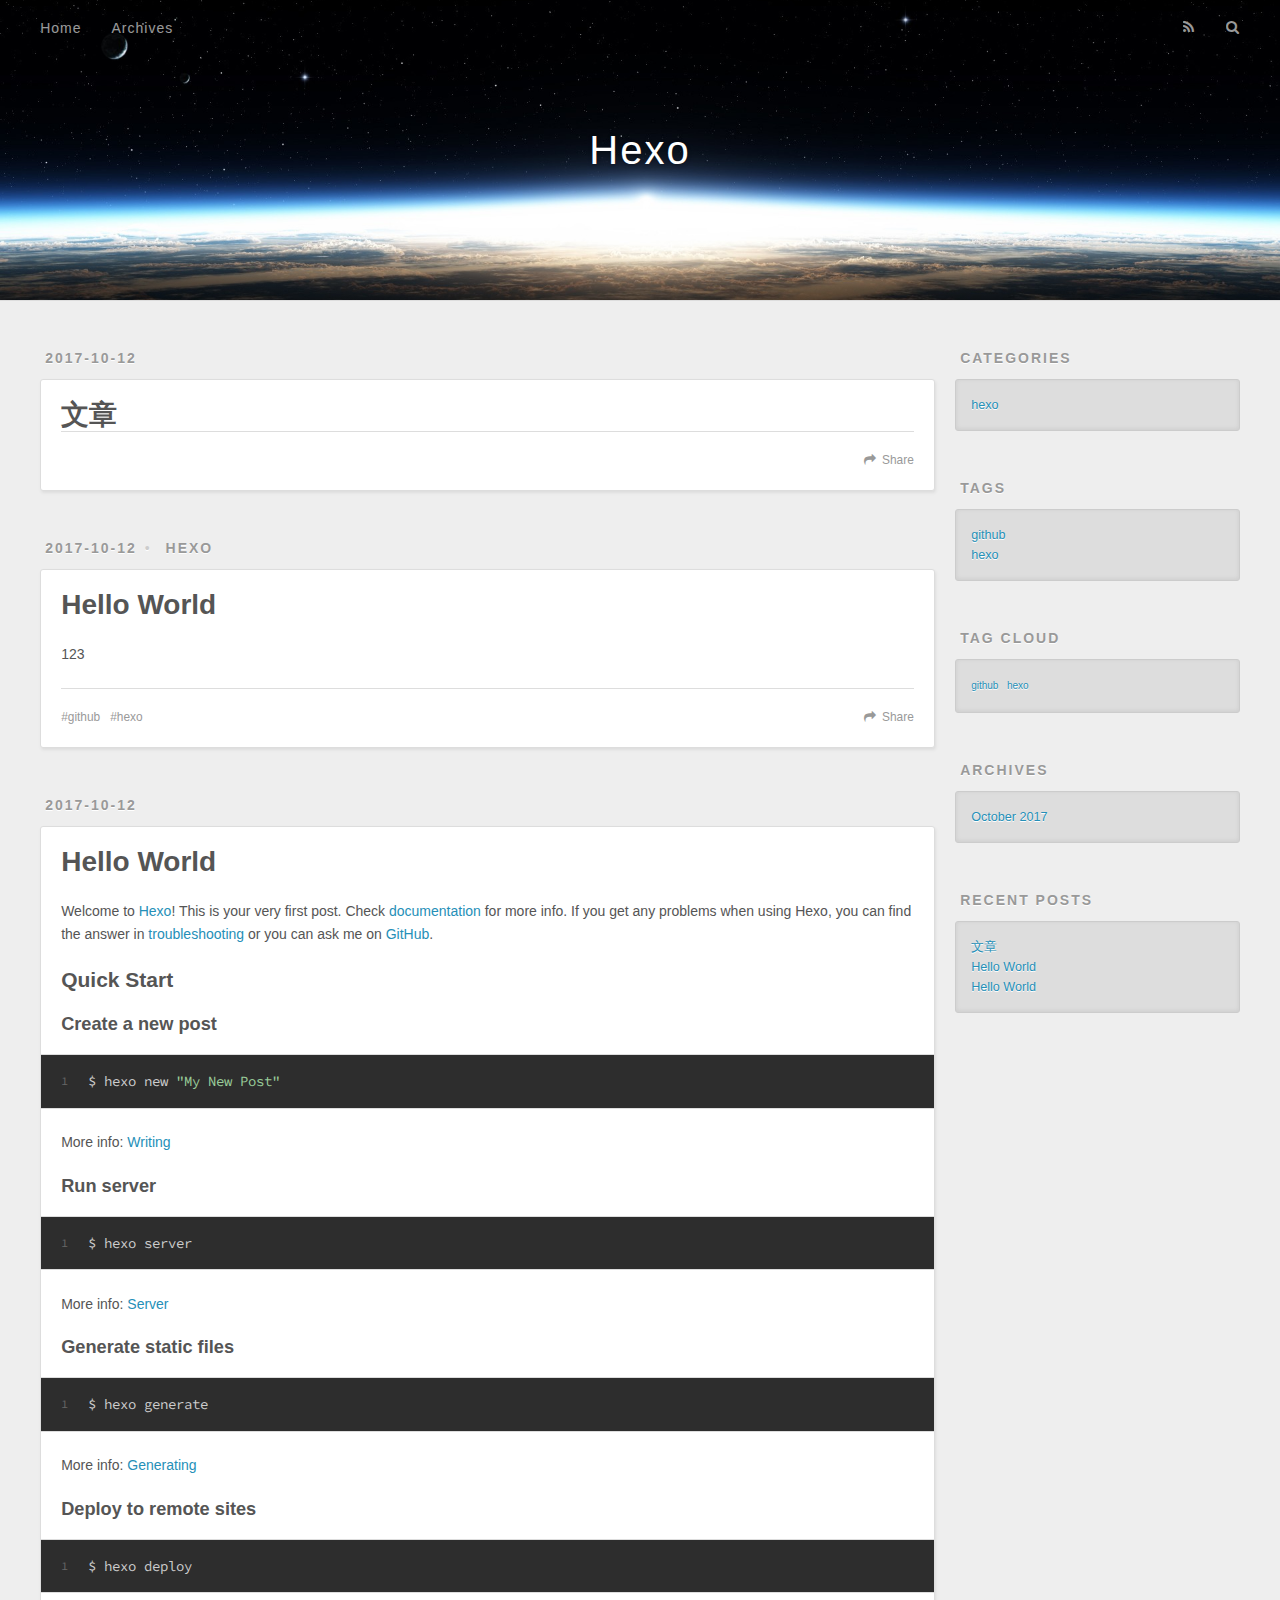
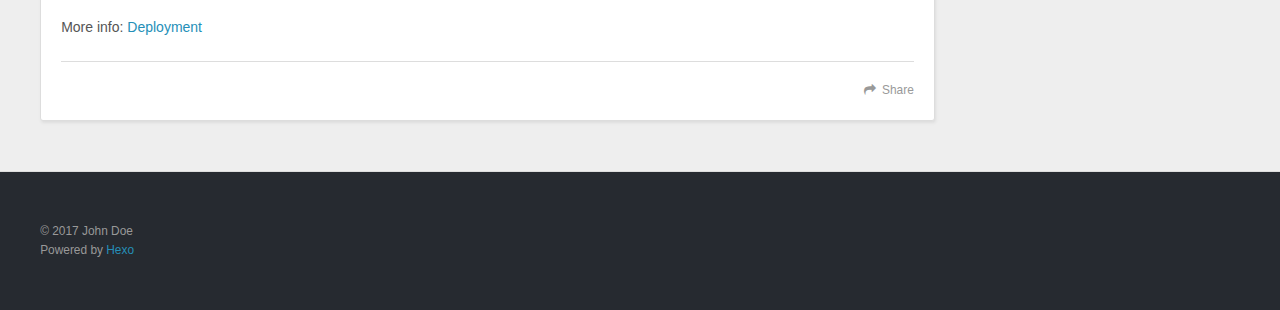
==== index.html @ 13b8174f "Site updated: 2017-10-12 13:35:20" ====
<!DOCTYPE html>
<html>
<head>
  <meta charset="utf-8">
  
  <title>Hexo</title>
  <meta name="viewport" content="width=device-width, initial-scale=1, maximum-scale=1">
  <meta property="og:type" content="website">
<meta property="og:title" content="Hexo">
<meta property="og:url" content="http://yoursite.com/index.html">
<meta property="og:site_name" content="Hexo">
<meta name="twitter:card" content="summary">
<meta name="twitter:title" content="Hexo">
  
    <link rel="alternate" href="/atom.xml" title="Hexo" type="application/atom+xml">
  
  
    <link rel="icon" href="/favicon.png">
  
  
    <link href="//fonts.googleapis.com/css?family=Source+Code+Pro" rel="stylesheet" type="text/css">
  
  <link rel="stylesheet" href="/css/style.css">
  

</head>

<body>
  <div id="container">
    <div id="wrap">
      <header id="header">
  <div id="banner"></div>
  <div id="header-outer" class="outer">
    <div id="header-title" class="inner">
      <h1 id="logo-wrap">
        <a href="/" id="logo">Hexo</a>
      </h1>
      
    </div>
    <div id="header-inner" class="inner">
      <nav id="main-nav">
        <a id="main-nav-toggle" class="nav-icon"></a>
        
          <a class="main-nav-link" href="/">Home</a>
        
          <a class="main-nav-link" href="/archives">Archives</a>
        
      </nav>
      <nav id="sub-nav">
        
          <a id="nav-rss-link" class="nav-icon" href="/atom.xml" title="RSS Feed"></a>
        
        <a id="nav-search-btn" class="nav-icon" title="Search"></a>
      </nav>
      <div id="search-form-wrap">
        <form action="//google.com/search" method="get" accept-charset="UTF-8" class="search-form"><input type="search" name="q" class="search-form-input" placeholder="Search"><button type="submit" class="search-form-submit">&#xF002;</button><input type="hidden" name="sitesearch" value="http://yoursite.com"></form>
      </div>
    </div>
  </div>
</header>
      <div class="outer">
        <section id="main">
  
    <article id="post-文章" class="article article-type-post" itemscope itemprop="blogPost">
  <div class="article-meta">
    <a href="/2017/10/12/文章/" class="article-date">
  <time datetime="2017-10-12T05:16:33.000Z" itemprop="datePublished">2017-10-12</time>
</a>
    
  </div>
  <div class="article-inner">
    
    
      <header class="article-header">
        
  
    <h1 itemprop="name">
      <a class="article-title" href="/2017/10/12/文章/">文章</a>
    </h1>
  

      </header>
    
    <div class="article-entry" itemprop="articleBody">
      
        
      
    </div>
    <footer class="article-footer">
      <a data-url="http://yoursite.com/2017/10/12/文章/" data-id="cj8o0ov630001zkfm4v064c18" class="article-share-link">Share</a>
      
      
    </footer>
  </div>
  
</article>


  
    <article id="post-标题" class="article article-type-post" itemscope itemprop="blogPost">
  <div class="article-meta">
    <a href="/2017/10/12/标题/" class="article-date">
  <time datetime="2017-10-12T05:16:15.000Z" itemprop="datePublished">2017-10-12</time>
</a>
    
  <div class="article-category">
    <a class="article-category-link" href="/categories/hexo/">hexo</a>
  </div>

  </div>
  <div class="article-inner">
    
    
      <header class="article-header">
        
  
    <h1 itemprop="name">
      <a class="article-title" href="/2017/10/12/标题/">Hello World</a>
    </h1>
  

      </header>
    
    <div class="article-entry" itemprop="articleBody">
      
        <p>123</p>

      
    </div>
    <footer class="article-footer">
      <a data-url="http://yoursite.com/2017/10/12/标题/" data-id="cj8o0ov670002zkfmnyth8pgy" class="article-share-link">Share</a>
      
      
  <ul class="article-tag-list"><li class="article-tag-list-item"><a class="article-tag-list-link" href="/tags/github/">github</a></li><li class="article-tag-list-item"><a class="article-tag-list-link" href="/tags/hexo/">hexo</a></li></ul>

    </footer>
  </div>
  
</article>


  
    <article id="post-hello-world" class="article article-type-post" itemscope itemprop="blogPost">
  <div class="article-meta">
    <a href="/2017/10/12/hello-world/" class="article-date">
  <time datetime="2017-10-12T03:20:34.667Z" itemprop="datePublished">2017-10-12</time>
</a>
    
  </div>
  <div class="article-inner">
    
    
      <header class="article-header">
        
  
    <h1 itemprop="name">
      <a class="article-title" href="/2017/10/12/hello-world/">Hello World</a>
    </h1>
  

      </header>
    
    <div class="article-entry" itemprop="articleBody">
      
        <p>Welcome to <a href="https://hexo.io/" target="_blank" rel="external">Hexo</a>! This is your very first post. Check <a href="https://hexo.io/docs/" target="_blank" rel="external">documentation</a> for more info. If you get any problems when using Hexo, you can find the answer in <a href="https://hexo.io/docs/troubleshooting.html" target="_blank" rel="external">troubleshooting</a> or you can ask me on <a href="https://github.com/hexojs/hexo/issues" target="_blank" rel="external">GitHub</a>.</p>
<h2 id="Quick-Start"><a href="#Quick-Start" class="headerlink" title="Quick Start"></a>Quick Start</h2><h3 id="Create-a-new-post"><a href="#Create-a-new-post" class="headerlink" title="Create a new post"></a>Create a new post</h3><figure class="highlight bash"><table><tr><td class="gutter"><pre><div class="line">1</div></pre></td><td class="code"><pre><div class="line">$ hexo new <span class="string">"My New Post"</span></div></pre></td></tr></table></figure>
<p>More info: <a href="https://hexo.io/docs/writing.html" target="_blank" rel="external">Writing</a></p>
<h3 id="Run-server"><a href="#Run-server" class="headerlink" title="Run server"></a>Run server</h3><figure class="highlight bash"><table><tr><td class="gutter"><pre><div class="line">1</div></pre></td><td class="code"><pre><div class="line">$ hexo server</div></pre></td></tr></table></figure>
<p>More info: <a href="https://hexo.io/docs/server.html" target="_blank" rel="external">Server</a></p>
<h3 id="Generate-static-files"><a href="#Generate-static-files" class="headerlink" title="Generate static files"></a>Generate static files</h3><figure class="highlight bash"><table><tr><td class="gutter"><pre><div class="line">1</div></pre></td><td class="code"><pre><div class="line">$ hexo generate</div></pre></td></tr></table></figure>
<p>More info: <a href="https://hexo.io/docs/generating.html" target="_blank" rel="external">Generating</a></p>
<h3 id="Deploy-to-remote-sites"><a href="#Deploy-to-remote-sites" class="headerlink" title="Deploy to remote sites"></a>Deploy to remote sites</h3><figure class="highlight bash"><table><tr><td class="gutter"><pre><div class="line">1</div></pre></td><td class="code"><pre><div class="line">$ hexo deploy</div></pre></td></tr></table></figure>
<p>More info: <a href="https://hexo.io/docs/deployment.html" target="_blank" rel="external">Deployment</a></p>

      
    </div>
    <footer class="article-footer">
      <a data-url="http://yoursite.com/2017/10/12/hello-world/" data-id="cj8o0ov5x0000zkfmhhoouiuy" class="article-share-link">Share</a>
      
      
    </footer>
  </div>
  
</article>


  

</section>
        
          <aside id="sidebar">
  
    
  <div class="widget-wrap">
    <h3 class="widget-title">Categories</h3>
    <div class="widget">
      <ul class="category-list"><li class="category-list-item"><a class="category-list-link" href="/categories/hexo/">hexo</a></li></ul>
    </div>
  </div>


  
    
  <div class="widget-wrap">
    <h3 class="widget-title">Tags</h3>
    <div class="widget">
      <ul class="tag-list"><li class="tag-list-item"><a class="tag-list-link" href="/tags/github/">github</a></li><li class="tag-list-item"><a class="tag-list-link" href="/tags/hexo/">hexo</a></li></ul>
    </div>
  </div>


  
    
  <div class="widget-wrap">
    <h3 class="widget-title">Tag Cloud</h3>
    <div class="widget tagcloud">
      <a href="/tags/github/" style="font-size: 10px;">github</a> <a href="/tags/hexo/" style="font-size: 10px;">hexo</a>
    </div>
  </div>

  
    
  <div class="widget-wrap">
    <h3 class="widget-title">Archives</h3>
    <div class="widget">
      <ul class="archive-list"><li class="archive-list-item"><a class="archive-list-link" href="/archives/2017/10/">October 2017</a></li></ul>
    </div>
  </div>


  
    
  <div class="widget-wrap">
    <h3 class="widget-title">Recent Posts</h3>
    <div class="widget">
      <ul>
        
          <li>
            <a href="/2017/10/12/文章/">文章</a>
          </li>
        
          <li>
            <a href="/2017/10/12/标题/">Hello World</a>
          </li>
        
          <li>
            <a href="/2017/10/12/hello-world/">Hello World</a>
          </li>
        
      </ul>
    </div>
  </div>

  
</aside>
        
      </div>
      <footer id="footer">
  
  <div class="outer">
    <div id="footer-info" class="inner">
      &copy; 2017 John Doe<br>
      Powered by <a href="http://hexo.io/" target="_blank">Hexo</a>
    </div>
  </div>
</footer>
    </div>
    <nav id="mobile-nav">
  
    <a href="/" class="mobile-nav-link">Home</a>
  
    <a href="/archives" class="mobile-nav-link">Archives</a>
  
</nav>
    

<script src="//ajax.googleapis.com/ajax/libs/jquery/2.0.3/jquery.min.js"></script>


  <link rel="stylesheet" href="/fancybox/jquery.fancybox.css">
  <script src="/fancybox/jquery.fancybox.pack.js"></script>


<script src="/js/script.js"></script>

  </div>
</body>
</html>
---- css/style.css ----
body {
  width: 100%;
}
body:before,
body:after {
  content: "";
  display: table;
}
body:after {
  clear: both;
}
html,
body,
div,
span,
applet,
object,
iframe,
h1,
h2,
h3,
h4,
h5,
h6,
p,
blockquote,
pre,
a,
abbr,
acronym,
address,
big,
cite,
code,
del,
dfn,
em,
img,
ins,
kbd,
q,
s,
samp,
small,
strike,
strong,
sub,
sup,
tt,
var,
dl,
dt,
dd,
ol,
ul,
li,
fieldset,
form,
label,
legend,
table,
caption,
tbody,
tfoot,
thead,
tr,
th,
td {
  margin: 0;
  padding: 0;
  border: 0;
  outline: 0;
  font-weight: inherit;
  font-style: inherit;
  font-family: inherit;
  font-size: 100%;
  vertical-align: baseline;
}
body {
  line-height: 1;
  color: #000;
  background: #fff;
}
ol,
ul {
  list-style: none;
}
table {
  border-collapse: separate;
  border-spacing: 0;
  vertical-align: middle;
}
caption,
th,
td {
  text-align: left;
  font-weight: normal;
  vertical-align: middle;
}
a img {
  border: none;
}
input,
button {
  margin: 0;
  padding: 0;
}
input::-moz-focus-inner,
button::-moz-focus-inner {
  border: 0;
  padding: 0;
}
@font-face {
  font-family: FontAwesome;
  font-style: normal;
  font-weight: normal;
  src: url("fonts/fontawesome-webfont.eot?v=#4.0.3");
  src: url("fonts/fontawesome-webfont.eot?#iefix&v=#4.0.3") format("embedded-opentype"), url("fonts/fontawesome-webfont.woff?v=#4.0.3") format("woff"), url("fonts/fontawesome-webfont.ttf?v=#4.0.3") format("truetype"), url("fonts/fontawesome-webfont.svg#fontawesomeregular?v=#4.0.3") format("svg");
}
html,
body,
#container {
  height: 100%;
}
body {
  background: #eee;
  font: 14px "Helvetica Neue", Helvetica, Arial, sans-serif;
  -webkit-text-size-adjust: 100%;
}
.outer {
  max-width: 1220px;
  margin: 0 auto;
  padding: 0 20px;
}
.outer:before,
.outer:after {
  content: "";
  display: table;
}
.outer:after {
  clear: both;
}
.inner {
  display: inline;
  float: left;
  width: 98.33333333333333%;
  margin: 0 0.833333333333333%;
}
.left,
.alignleft {
  float: left;
}
.right,
.alignright {
  float: right;
}
.clear {
  clear: both;
}
#container {
  position: relative;
}
.mobile-nav-on {
  overflow: hidden;
}
#wrap {
  height: 100%;
  width: 100%;
  position: absolute;
  top: 0;
  left: 0;
  -webkit-transition: 0.2s ease-out;
  -moz-transition: 0.2s ease-out;
  -ms-transition: 0.2s ease-out;
  transition: 0.2s ease-out;
  z-index: 1;
  background: #eee;
}
.mobile-nav-on #wrap {
  left: 280px;
}
@media screen and (min-width: 768px) {
  #main {
    display: inline;
    float: left;
    width: 73.33333333333333%;
    margin: 0 0.833333333333333%;
  }
}
.article-date,
.article-category-link,
.archive-year,
.widget-title {
  text-decoration: none;
  text-transform: uppercase;
  letter-spacing: 2px;
  color: #999;
  margin-bottom: 1em;
  margin-left: 5px;
  line-height: 1em;
  text-shadow: 0 1px #fff;
  font-weight: bold;
}
.article-inner,
.archive-article-inner {
  background: #fff;
  -webkit-box-shadow: 1px 2px 3px #ddd;
  box-shadow: 1px 2px 3px #ddd;
  border: 1px solid #ddd;
  border-radius: 3px;
}
.article-entry h1,
.widget h1 {
  font-size: 2em;
}
.article-entry h2,
.widget h2 {
  font-size: 1.5em;
}
.article-entry h3,
.widget h3 {
  font-size: 1.3em;
}
.article-entry h4,
.widget h4 {
  font-size: 1.2em;
}
.article-entry h5,
.widget h5 {
  font-size: 1em;
}
.article-entry h6,
.widget h6 {
  font-size: 1em;
  color: #999;
}
.article-entry hr,
.widget hr {
  border: 1px dashed #ddd;
}
.article-entry strong,
.widget strong {
  font-weight: bold;
}
.article-entry em,
.widget em,
.article-entry cite,
.widget cite {
  font-style: italic;
}
.article-entry sup,
.widget sup,
.article-entry sub,
.widget sub {
  font-size: 0.75em;
  line-height: 0;
  position: relative;
  vertical-align: baseline;
}
.article-entry sup,
.widget sup {
  top: -0.5em;
}
.article-entry sub,
.widget sub {
  bottom: -0.2em;
}
.article-entry small,
.widget small {
  font-size: 0.85em;
}
.article-entry acronym,
.widget acronym,
.article-entry abbr,
.widget abbr {
  border-bottom: 1px dotted;
}
.article-entry ul,
.widget ul,
.article-entry ol,
.widget ol,
.article-entry dl,
.widget dl {
  margin: 0 20px;
  line-height: 1.6em;
}
.article-entry ul ul,
.widget ul ul,
.article-entry ol ul,
.widget ol ul,
.article-entry ul ol,
.widget ul ol,
.article-entry ol ol,
.widget ol ol {
  margin-top: 0;
  margin-bottom: 0;
}
.article-entry ul,
.widget ul {
  list-style: disc;
}
.article-entry ol,
.widget ol {
  list-style: decimal;
}
.article-entry dt,
.widget dt {
  font-weight: bold;
}
#header {
  height: 300px;
  position: relative;
  border-bottom: 1px solid #ddd;
}
#header:before,
#header:after {
  content: "";
  position: absolute;
  left: 0;
  right: 0;
  height: 40px;
}
#header:before {
  top: 0;
  background: -webkit-linear-gradient(rgba(0,0,0,0.2), transparent);
  background: -moz-linear-gradient(rgba(0,0,0,0.2), transparent);
  background: -ms-linear-gradient(rgba(0,0,0,0.2), transparent);
  background: linear-gradient(rgba(0,0,0,0.2), transparent);
}
#header:after {
  bottom: 0;
  background: -webkit-linear-gradient(transparent, rgba(0,0,0,0.2));
  background: -moz-linear-gradient(transparent, rgba(0,0,0,0.2));
  background: -ms-linear-gradient(transparent, rgba(0,0,0,0.2));
  background: linear-gradient(transparent, rgba(0,0,0,0.2));
}
#header-outer {
  height: 100%;
  position: relative;
}
#header-inner {
  position: relative;
  overflow: hidden;
}
#banner {
  position: absolute;
  top: 0;
  left: 0;
  width: 100%;
  height: 100%;
  background: url("images/banner.jpg") center #000;
  -webkit-background-size: cover;
  -moz-background-size: cover;
  background-size: cover;
  z-index: -1;
}
#header-title {
  text-align: center;
  height: 40px;
  position: absolute;
  top: 50%;
  left: 0;
  margin-top: -20px;
}
#logo,
#subtitle {
  text-decoration: none;
  color: #fff;
  font-weight: 300;
  text-shadow: 0 1px 4px rgba(0,0,0,0.3);
}
#logo {
  font-size: 40px;
  line-height: 40px;
  letter-spacing: 2px;
}
#subtitle {
  font-size: 16px;
  line-height: 16px;
  letter-spacing: 1px;
}
#subtitle-wrap {
  margin-top: 16px;
}
#main-nav {
  float: left;
  margin-left: -15px;
}
.nav-icon,
.main-nav-link {
  float: left;
  color: #fff;
  opacity: 0.6;
  text-decoration: none;
  text-shadow: 0 1px rgba(0,0,0,0.2);
  -webkit-transition: opacity 0.2s;
  -moz-transition: opacity 0.2s;
  -ms-transition: opacity 0.2s;
  transition: opacity 0.2s;
  display: block;
  padding: 20px 15px;
}
.nav-icon:hover,
.main-nav-link:hover {
  opacity: 1;
}
.nav-icon {
  font-family: FontAwesome;
  text-align: center;
  font-size: 14px;
  width: 14px;
  height: 14px;
  padding: 20px 15px;
  position: relative;
  cursor: pointer;
}
.main-nav-link {
  font-weight: 300;
  letter-spacing: 1px;
}
@media screen and (max-width: 479px) {
  .main-nav-link {
    display: none;
  }
}
#main-nav-toggle {
  display: none;
}
#main-nav-toggle:before {
  content: "\f0c9";
}
@media screen and (max-width: 479px) {
  #main-nav-toggle {
    display: block;
  }
}
#sub-nav {
  float: right;
  margin-right: -15px;
}
#nav-rss-link:before {
  content: "\f09e";
}
#nav-search-btn:before {
  content: "\f002";
}
#search-form-wrap {
  position: absolute;
  top: 15px;
  width: 150px;
  height: 30px;
  right: -150px;
  opacity: 0;
  -webkit-transition: 0.2s ease-out;
  -moz-transition: 0.2s ease-out;
  -ms-transition: 0.2s ease-out;
  transition: 0.2s ease-out;
}
#search-form-wrap.on {
  opacity: 1;
  right: 0;
}
@media screen and (max-width: 479px) {
  #search-form-wrap {
    width: 100%;
    right: -100%;
  }
}
.search-form {
  position: absolute;
  top: 0;
  left: 0;
  right: 0;
  background: #fff;
  padding: 5px 15px;
  border-radius: 15px;
  -webkit-box-shadow: 0 0 10px rgba(0,0,0,0.3);
  box-shadow: 0 0 10px rgba(0,0,0,0.3);
}
.search-form-input {
  border: none;
  background: none;
  color: #555;
  width: 100%;
  font: 13px "Helvetica Neue", Helvetica, Arial, sans-serif;
  outline: none;
}
.search-form-input::-webkit-search-results-decoration,
.search-form-input::-webkit-search-cancel-button {
  -webkit-appearance: none;
}
.search-form-submit {
  position: absolute;
  top: 50%;
  right: 10px;
  margin-top: -7px;
  font: 13px FontAwesome;
  border: none;
  background: none;
  color: #bbb;
  cursor: pointer;
}
.search-form-submit:hover,
.search-form-submit:focus {
  color: #777;
}
.article {
  margin: 50px 0;
}
.article-inner {
  overflow: hidden;
}
.article-meta:before,
.article-meta:after {
  content: "";
  display: table;
}
.article-meta:after {
  clear: both;
}
.article-date {
  float: left;
}
.article-category {
  float: left;
  line-height: 1em;
  color: #ccc;
  text-shadow: 0 1px #fff;
  margin-left: 8px;
}
.article-category:before {
  content: "\2022";
}
.article-category-link {
  margin: 0 12px 1em;
}
.article-header {
  padding: 20px 20px 0;
}
.article-title {
  text-decoration: none;
  font-size: 2em;
  font-weight: bold;
  color: #555;
  line-height: 1.1em;
  -webkit-transition: color 0.2s;
  -moz-transition: color 0.2s;
  -ms-transition: color 0.2s;
  transition: color 0.2s;
}
a.article-title:hover {
  color: #258fb8;
}
.article-entry {
  color: #555;
  padding: 0 20px;
}
.article-entry:before,
.article-entry:after {
  content: "";
  display: table;
}
.article-entry:after {
  clear: both;
}
.article-entry p,
.article-entry table {
  line-height: 1.6em;
  margin: 1.6em 0;
}
.article-entry h1,
.article-entry h2,
.article-entry h3,
.article-entry h4,
.article-entry h5,
.article-entry h6 {
  font-weight: bold;
}
.article-entry h1,
.article-entry h2,
.article-entry h3,
.article-entry h4,
.article-entry h5,
.article-entry h6 {
  line-height: 1.1em;
  margin: 1.1em 0;
}
.article-entry a {
  color: #258fb8;
  text-decoration: none;
}
.article-entry a:hover {
  text-decoration: underline;
}
.article-entry ul,
.article-entry ol,
.article-entry dl {
  margin-top: 1.6em;
  margin-bottom: 1.6em;
}
.article-entry img,
.article-entry video {
  max-width: 100%;
  height: auto;
  display: block;
  margin: auto;
}
.article-entry iframe {
  border: none;
}
.article-entry table {
  width: 100%;
  border-collapse: collapse;
  border-spacing: 0;
}
.article-entry th {
  font-weight: bold;
  border-bottom: 3px solid #ddd;
  padding-bottom: 0.5em;
}
.article-entry td {
  border-bottom: 1px solid #ddd;
  padding: 10px 0;
}
.article-entry blockquote {
  font-family: Georgia, "Times New Roman", serif;
  font-size: 1.4em;
  margin: 1.6em 20px;
  text-align: center;
}
.article-entry blockquote footer {
  font-size: 14px;
  margin: 1.6em 0;
  font-family: "Helvetica Neue", Helvetica, Arial, sans-serif;
}
.article-entry blockquote footer cite:before {
  content: "—";
  padding: 0 0.5em;
}
.article-entry .pullquote {
  text-align: left;
  width: 45%;
  margin: 0;
}
.article-entry .pullquote.left {
  margin-left: 0.5em;
  margin-right: 1em;
}
.article-entry .pullquote.right {
  margin-right: 0.5em;
  margin-left: 1em;
}
.article-entry .caption {
  color: #999;
  display: block;
  font-size: 0.9em;
  margin-top: 0.5em;
  position: relative;
  text-align: center;
}
.article-entry .video-container {
  position: relative;
  padding-top: 56.25%;
  height: 0;
  overflow: hidden;
}
.article-entry .video-container iframe,
.article-entry .video-container object,
.article-entry .video-container embed {
  position: absolute;
  top: 0;
  left: 0;
  width: 100%;
  height: 100%;
  margin-top: 0;
}
.article-more-link a {
  display: inline-block;
  line-height: 1em;
  padding: 6px 15px;
  border-radius: 15px;
  background: #eee;
  color: #999;
  text-shadow: 0 1px #fff;
  text-decoration: none;
}
.article-more-link a:hover {
  background: #258fb8;
  color: #fff;
  text-decoration: none;
  text-shadow: 0 1px #1e7293;
}
.article-footer {
  font-size: 0.85em;
  line-height: 1.6em;
  border-top: 1px solid #ddd;
  padding-top: 1.6em;
  margin: 0 20px 20px;
}
.article-footer:before,
.article-footer:after {
  content: "";
  display: table;
}
.article-footer:after {
  clear: both;
}
.article-footer a {
  color: #999;
  text-decoration: none;
}
.article-footer a:hover {
  color: #555;
}
.article-tag-list-item {
  float: left;
  margin-right: 10px;
}
.article-tag-list-link:before {
  content: "#";
}
.article-comment-link {
  float: right;
}
.article-comment-link:before {
  content: "\f075";
  font-family: FontAwesome;
  padding-right: 8px;
}
.article-share-link {
  cursor: pointer;
  float: right;
  margin-left: 20px;
}
.article-share-link:before {
  content: "\f064";
  font-family: FontAwesome;
  padding-right: 6px;
}
#article-nav {
  position: relative;
}
#article-nav:before,
#article-nav:after {
  content: "";
  display: table;
}
#article-nav:after {
  clear: both;
}
@media screen and (min-width: 768px) {
  #article-nav {
    margin: 50px 0;
  }
  #article-nav:before {
    width: 8px;
    height: 8px;
    position: absolute;
    top: 50%;
    left: 50%;
    margin-top: -4px;
    margin-left: -4px;
    content: "";
    border-radius: 50%;
    background: #ddd;
    -webkit-box-shadow: 0 1px 2px #fff;
    box-shadow: 0 1px 2px #fff;
  }
}
.article-nav-link-wrap {
  text-decoration: none;
  text-shadow: 0 1px #fff;
  color: #999;
  -webkit-box-sizing: border-box;
  -moz-box-sizing: border-box;
  box-sizing: border-box;
  margin-top: 50px;
  text-align: center;
  display: block;
}
.article-nav-link-wrap:hover {
  color: #555;
}
@media screen and (min-width: 768px) {
  .article-nav-link-wrap {
    width: 50%;
    margin-top: 0;
  }
}
@media screen and (min-width: 768px) {
  #article-nav-newer {
    float: left;
    text-align: right;
    padding-right: 20px;
  }
}
@media screen and (min-width: 768px) {
  #article-nav-older {
    float: right;
    text-align: left;
    padding-left: 20px;
  }
}
.article-nav-caption {
  text-transform: uppercase;
  letter-spacing: 2px;
  color: #ddd;
  line-height: 1em;
  font-weight: bold;
}
#article-nav-newer .article-nav-caption {
  margin-right: -2px;
}
.article-nav-title {
  font-size: 0.85em;
  line-height: 1.6em;
  margin-top: 0.5em;
}
.article-share-box {
  position: absolute;
  display: none;
  background: #fff;
  -webkit-box-shadow: 1px 2px 10px rgba(0,0,0,0.2);
  box-shadow: 1px 2px 10px rgba(0,0,0,0.2);
  border-radius: 3px;
  margin-left: -145px;
  overflow: hidden;
  z-index: 1;
}
.article-share-box.on {
  display: block;
}
.article-share-input {
  width: 100%;
  background: none;
  -webkit-box-sizing: border-box;
  -moz-box-sizing: border-box;
  box-sizing: border-box;
  font: 14px "Helvetica Neue", Helvetica, Arial, sans-serif;
  padding: 0 15px;
  color: #555;
  outline: none;
  border: 1px solid #ddd;
  border-radius: 3px 3px 0 0;
  height: 36px;
  line-height: 36px;
}
.article-share-links {
  background: #eee;
}
.article-share-links:before,
.article-share-links:after {
  content: "";
  display: table;
}
.article-share-links:after {
  clear: both;
}
.article-share-twitter,
.article-share-facebook,
.article-share-pinterest,
.article-share-google {
  width: 50px;
  height: 36px;
  display: block;
  float: left;
  position: relative;
  color: #999;
  text-shadow: 0 1px #fff;
}
.article-share-twitter:before,
.article-share-facebook:before,
.article-share-pinterest:before,
.article-share-google:before {
  font-size: 20px;
  font-family: FontAwesome;
  width: 20px;
  height: 20px;
  position: absolute;
  top: 50%;
  left: 50%;
  margin-top: -10px;
  margin-left: -10px;
  text-align: center;
}
.article-share-twitter:hover,
.article-share-facebook:hover,
.article-share-pinterest:hover,
.article-share-google:hover {
  color: #fff;
}
.article-share-twitter:before {
  content: "\f099";
}
.article-share-twitter:hover {
  background: #00aced;
  text-shadow: 0 1px #008abe;
}
.article-share-facebook:before {
  content: "\f09a";
}
.article-share-facebook:hover {
  background: #3b5998;
  text-shadow: 0 1px #2f477a;
}
.article-share-pinterest:before {
  content: "\f0d2";
}
.article-share-pinterest:hover {
  background: #cb2027;
  text-shadow: 0 1px #a21a1f;
}
.article-share-google:before {
  content: "\f0d5";
}
.article-share-google:hover {
  background: #dd4b39;
  text-shadow: 0 1px #be3221;
}
.article-gallery {
  background: #000;
  position: relative;
}
.article-gallery-photos {
  position: relative;
  overflow: hidden;
}
.article-gallery-img {
  display: none;
  max-width: 100%;
}
.article-gallery-img:first-child {
  display: block;
}
.article-gallery-img.loaded {
  position: absolute;
  display: block;
}
.article-gallery-img img {
  display: block;
  max-width: 100%;
  margin: 0 auto;
}
#comments {
  background: #fff;
  -webkit-box-shadow: 1px 2px 3px #ddd;
  box-shadow: 1px 2px 3px #ddd;
  padding: 20px;
  border: 1px solid #ddd;
  border-radius: 3px;
  margin: 50px 0;
}
#comments a {
  color: #258fb8;
}
.archives-wrap {
  margin: 50px 0;
}
.archives:before,
.archives:after {
  content: "";
  display: table;
}
.archives:after {
  clear: both;
}
.archive-year-wrap {
  margin-bottom: 1em;
}
.archives {
  -webkit-column-gap: 10px;
  -moz-column-gap: 10px;
  column-gap: 10px;
}
@media screen and (min-width: 480px) and (max-width: 767px) {
  .archives {
    -webkit-column-count: 2;
    -moz-column-count: 2;
    column-count: 2;
  }
}
@media screen and (min-width: 768px) {
  .archives {
    -webkit-column-count: 3;
    -moz-column-count: 3;
    column-count: 3;
  }
}
.archive-article {
  -webkit-column-break-inside: avoid;
  page-break-inside: avoid;
  overflow: hidden;
  break-inside: avoid-column;
}
.archive-article-inner {
  padding: 10px;
  margin-bottom: 15px;
}
.archive-article-title {
  text-decoration: none;
  font-weight: bold;
  color: #555;
  -webkit-transition: color 0.2s;
  -moz-transition: color 0.2s;
  -ms-transition: color 0.2s;
  transition: color 0.2s;
  line-height: 1.6em;
}
.archive-article-title:hover {
  color: #258fb8;
}
.archive-article-footer {
  margin-top: 1em;
}
.archive-article-date {
  color: #999;
  text-decoration: none;
  font-size: 0.85em;
  line-height: 1em;
  margin-bottom: 0.5em;
  display: block;
}
#page-nav {
  margin: 50px auto;
  background: #fff;
  -webkit-box-shadow: 1px 2px 3px #ddd;
  box-shadow: 1px 2px 3px #ddd;
  border: 1px solid #ddd;
  border-radius: 3px;
  text-align: center;
  color: #999;
  overflow: hidden;
}
#page-nav:before,
#page-nav:after {
  content: "";
  display: table;
}
#page-nav:after {
  clear: both;
}
#page-nav a,
#page-nav span {
  padding: 10px 20px;
  line-height: 1;
  height: 2ex;
}
#page-nav a {
  color: #999;
  text-decoration: none;
}
#page-nav a:hover {
  background: #999;
  color: #fff;
}
#page-nav .prev {
  float: left;
}
#page-nav .next {
  float: right;
}
#page-nav .page-number {
  display: inline-block;
}
@media screen and (max-width: 479px) {
  #page-nav .page-number {
    display: none;
  }
}
#page-nav .current {
  color: #555;
  font-weight: bold;
}
#page-nav .space {
  color: #ddd;
}
#footer {
  background: #262a30;
  padding: 50px 0;
  border-top: 1px solid #ddd;
  color: #999;
}
#footer a {
  color: #258fb8;
  text-decoration: none;
}
#footer a:hover {
  text-decoration: underline;
}
#footer-info {
  line-height: 1.6em;
  font-size: 0.85em;
}
.article-entry pre,
.article-entry .highlight {
  background: #2d2d2d;
  margin: 0 -20px;
  padding: 15px 20px;
  border-style: solid;
  border-color: #ddd;
  border-width: 1px 0;
  overflow: auto;
  color: #ccc;
  line-height: 22.400000000000002px;
}
.article-entry .highlight .gutter pre,
.article-entry .gist .gist-file .gist-data .line-numbers {
  color: #666;
  font-size: 0.85em;
}
.article-entry pre,
.article-entry code {
  font-family: "Source Code Pro", Consolas, Monaco, Menlo, Consolas, monospace;
}
.article-entry code {
  background: #eee;
  text-shadow: 0 1px #fff;
  padding: 0 0.3em;
}
.article-entry pre code {
  background: none;
  text-shadow: none;
  padding: 0;
}
.article-entry .highlight pre {
  border: none;
  margin: 0;
  padding: 0;
}
.article-entry .highlight table {
  margin: 0;
  width: auto;
}
.article-entry .highlight td {
  border: none;
  padding: 0;
}
.article-entry .highlight figcaption {
  font-size: 0.85em;
  color: #999;
  line-height: 1em;
  margin-bottom: 1em;
}
.article-entry .highlight figcaption:before,
.article-entry .highlight figcaption:after {
  content: "";
  display: table;
}
.article-entry .highlight figcaption:after {
  clear: both;
}
.article-entry .highlight figcaption a {
  float: right;
}
.article-entry .highlight .gutter pre {
  text-align: right;
  padding-right: 20px;
}
.article-entry .highlight .line {
  height: 22.400000000000002px;
}
.article-entry .highlight .line.marked {
  background: #515151;
}
.article-entry .gist {
  margin: 0 -20px;
  border-style: solid;
  border-color: #ddd;
  border-width: 1px 0;
  background: #2d2d2d;
  padding: 15px 20px 15px 0;
}
.article-entry .gist .gist-file {
  border: none;
  font-family: "Source Code Pro", Consolas, Monaco, Menlo, Consolas, monospace;
  margin: 0;
}
.article-entry .gist .gist-file .gist-data {
  background: none;
  border: none;
}
.article-entry .gist .gist-file .gist-data .line-numbers {
  background: none;
  border: none;
  padding: 0 20px 0 0;
}
.article-entry .gist .gist-file .gist-data .line-data {
  padding: 0 !important;
}
.article-entry .gist .gist-file .highlight {
  margin: 0;
  padding: 0;
  border: none;
}
.article-entry .gist .gist-file .gist-meta {
  background: #2d2d2d;
  color: #999;
  font: 0.85em "Helvetica Neue", Helvetica, Arial, sans-serif;
  text-shadow: 0 0;
  padding: 0;
  margin-top: 1em;
  margin-left: 20px;
}
.article-entry .gist .gist-file .gist-meta a {
  color: #258fb8;
  font-weight: normal;
}
.article-entry .gist .gist-file .gist-meta a:hover {
  text-decoration: underline;
}
pre .comment,
pre .title {
  color: #999;
}
pre .variable,
pre .attribute,
pre .tag,
pre .regexp,
pre .ruby .constant,
pre .xml .tag .title,
pre .xml .pi,
pre .xml .doctype,
pre .html .doctype,
pre .css .id,
pre .css .class,
pre .css .pseudo {
  color: #f2777a;
}
pre .number,
pre .preprocessor,
pre .built_in,
pre .literal,
pre .params,
pre .constant {
  color: #f99157;
}
pre .class,
pre .ruby .class .title,
pre .css .rules .attribute {
  color: #9c9;
}
pre .string,
pre .value,
pre .inheritance,
pre .header,
pre .ruby .symbol,
pre .xml .cdata {
  color: #9c9;
}
pre .css .hexcolor {
  color: #6cc;
}
pre .function,
pre .python .decorator,
pre .python .title,
pre .ruby .function .title,
pre .ruby .title .keyword,
pre .perl .sub,
pre .javascript .title,
pre .coffeescript .title {
  color: #69c;
}
pre .keyword,
pre .javascript .function {
  color: #c9c;
}
@media screen and (max-width: 479px) {
  #mobile-nav {
    position: absolute;
    top: 0;
    left: 0;
    width: 280px;
    height: 100%;
    background: #191919;
    border-right: 1px solid #fff;
  }
}
@media screen and (max-width: 479px) {
  .mobile-nav-link {
    display: block;
    color: #999;
    text-decoration: none;
    padding: 15px 20px;
    font-weight: bold;
  }
  .mobile-nav-link:hover {
    color: #fff;
  }
}
@media screen and (min-width: 768px) {
  #sidebar {
    display: inline;
    float: left;
    width: 23.333333333333332%;
    margin: 0 0.833333333333333%;
  }
}
.widget-wrap {
  margin: 50px 0;
}
.widget {
  color: #777;
  text-shadow: 0 1px #fff;
  background: #ddd;
  -webkit-box-shadow: 0 -1px 4px #ccc inset;
  box-shadow: 0 -1px 4px #ccc inset;
  border: 1px solid #ccc;
  padding: 15px;
  border-radius: 3px;
}
.widget a {
  color: #258fb8;
  text-decoration: none;
}
.widget a:hover {
  text-decoration: underline;
}
.widget ul ul,
.widget ol ul,
.widget dl ul,
.widget ul ol,
.widget ol ol,
.widget dl ol,
.widget ul dl,
.widget ol dl,
.widget dl dl {
  margin-left: 15px;
  list-style: disc;
}
.widget {
  line-height: 1.6em;
  word-wrap: break-word;
  font-size: 0.9em;
}
.widget ul,
.widget ol {
  list-style: none;
  margin: 0;
}
.widget ul ul,
.widget ol ul,
.widget ul ol,
.widget ol ol {
  margin: 0 20px;
}
.widget ul ul,
.widget ol ul {
  list-style: disc;
}
.widget ul ol,
.widget ol ol {
  list-style: decimal;
}
.category-list-count,
.tag-list-count,
.archive-list-count {
  padding-left: 5px;
  color: #999;
  font-size: 0.85em;
}
.category-list-count:before,
.tag-list-count:before,
.archive-list-count:before {
  content: "(";
}
.category-list-count:after,
.tag-list-count:after,
.archive-list-count:after {
  content: ")";
}
.tagcloud a {
  margin-right: 5px;
  display: inline-block;
}
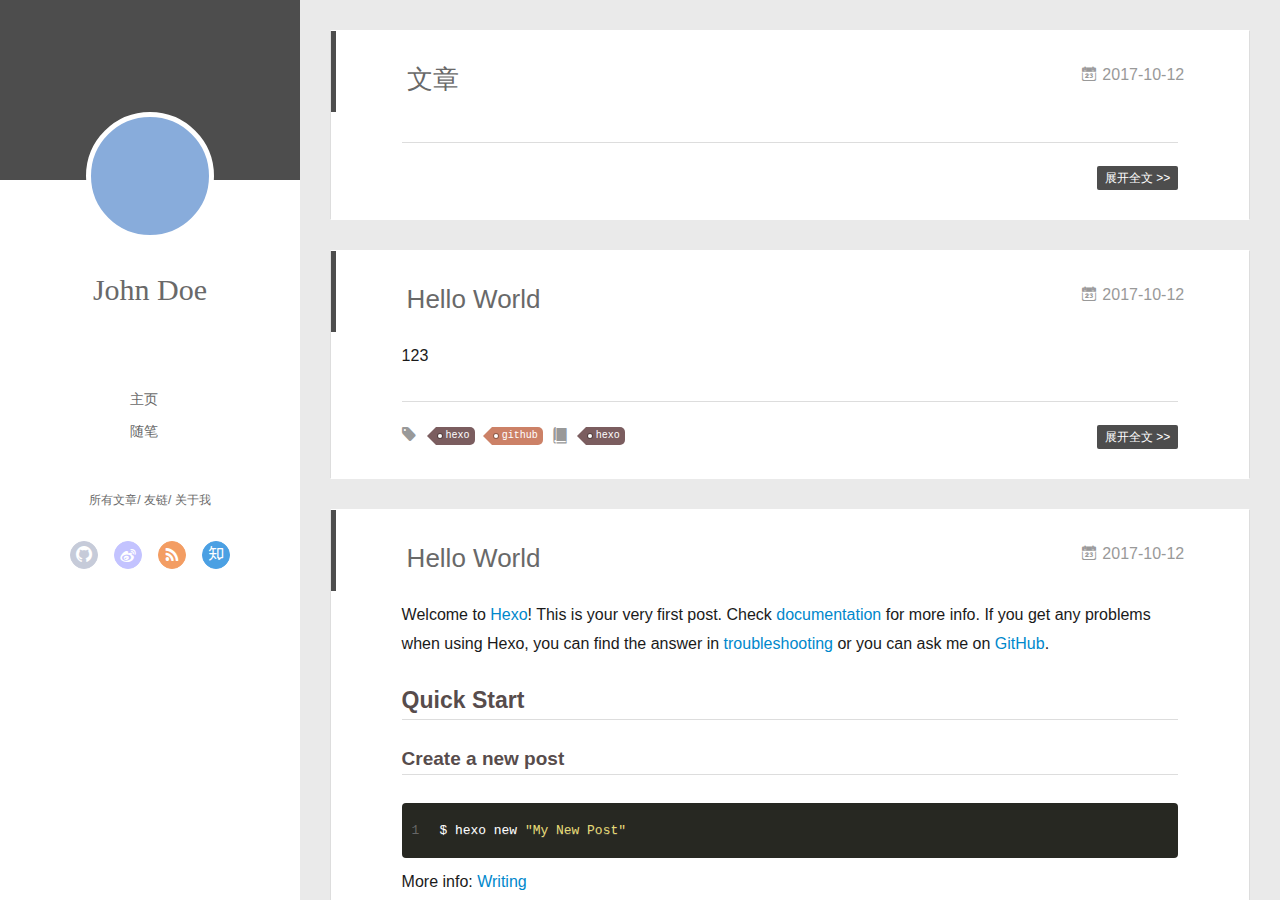
==== commit 972214c6: "Site updated: 2017-10-12 14:47:28" ====
--- a/index.html
+++ b/index.html
@@ -3,6 +3,9 @@
 <head>
   <meta charset="utf-8">
   
+  <meta name="renderer" content="webkit">
+  <meta http-equiv="X-UA-Compatible" content="IE=edge" >
+  <link rel="dns-prefetch" href="http://yoursite.com">
   <title>Hexo</title>
   <meta name="viewport" content="width=device-width, initial-scale=1, maximum-scale=1">
   <meta property="og:type" content="website">
@@ -12,64 +15,144 @@
 <meta name="twitter:card" content="summary">
 <meta name="twitter:title" content="Hexo">
   
-    <link rel="alternate" href="/atom.xml" title="Hexo" type="application/atom+xml">
+    <link rel="alternative" href="/atom.xml" title="Hexo" type="application/atom+xml">
   
   
     <link rel="icon" href="/favicon.png">
   
-  
-    <link href="//fonts.googleapis.com/css?family=Source+Code+Pro" rel="stylesheet" type="text/css">
-  
-  <link rel="stylesheet" href="/css/style.css">
+  <link rel="stylesheet" type="text/css" href="/./main.507b3a.css">
+  <style type="text/css">
+  
+    #container.show {
+      background: linear-gradient(200deg,#a0cfe4,#e8c37e);
+    }
+  </style>
+  
+
   
 
 </head>
 
 <body>
-  <div id="container">
-    <div id="wrap">
-      <header id="header">
-  <div id="banner"></div>
-  <div id="header-outer" class="outer">
-    <div id="header-title" class="inner">
-      <h1 id="logo-wrap">
-        <a href="/" id="logo">Hexo</a>
-      </h1>
-      
-    </div>
-    <div id="header-inner" class="inner">
-      <nav id="main-nav">
-        <a id="main-nav-toggle" class="nav-icon"></a>
-        
-          <a class="main-nav-link" href="/">Home</a>
-        
-          <a class="main-nav-link" href="/archives">Archives</a>
-        
-      </nav>
-      <nav id="sub-nav">
-        
-          <a id="nav-rss-link" class="nav-icon" href="/atom.xml" title="RSS Feed"></a>
-        
-        <a id="nav-search-btn" class="nav-icon" title="Search"></a>
-      </nav>
-      <div id="search-form-wrap">
-        <form action="//google.com/search" method="get" accept-charset="UTF-8" class="search-form"><input type="search" name="q" class="search-form-input" placeholder="Search"><button type="submit" class="search-form-submit">&#xF002;</button><input type="hidden" name="sitesearch" value="http://yoursite.com"></form>
-      </div>
-    </div>
-  </div>
-</header>
-      <div class="outer">
-        <section id="main">
-  
-    <article id="post-文章" class="article article-type-post" itemscope itemprop="blogPost">
-  <div class="article-meta">
-    <a href="/2017/10/12/文章/" class="article-date">
-  <time datetime="2017-10-12T05:16:33.000Z" itemprop="datePublished">2017-10-12</time>
-</a>
-    
-  </div>
+  <div id="container" q-class="show:isCtnShow">
+    <canvas id="anm-canvas" class="anm-canvas"></canvas>
+    <div class="left-col" q-class="show:isShow">
+      
+<div class="overlay" style="background: #4d4d4d"></div>
+<div class="intrude-less">
+	<header id="header" class="inner">
+		<a href="" class="profilepic">
+			<img src="" class="js-avatar">
+		</a>
+		<hgroup>
+		  <h1 class="header-author"><a href="">John Doe</a></h1>
+		</hgroup>
+		
+
+		<nav class="header-menu">
+			<ul>
+			
+				<li><a href="/">主页</a></li>
+	        
+				<li><a href="/tags/随笔/">随笔</a></li>
+	        
+			</ul>
+		</nav>
+		<nav class="header-smart-menu">
+    		
+    			
+    			<a q-on="click: openSlider(e, 'innerArchive')" href="javascript:void(0)">所有文章</a>
+    			
+            
+    			
+    			<a q-on="click: openSlider(e, 'friends')" href="javascript:void(0)">友链</a>
+    			
+            
+    			
+    			<a q-on="click: openSlider(e, 'aboutme')" href="javascript:void(0)">关于我</a>
+    			
+            
+		</nav>
+		<nav class="header-nav">
+			<div class="social">
+				
+					<a class="github" target="_blank" href="#" title="github"><i class="icon-github"></i></a>
+		        
+					<a class="weibo" target="_blank" href="#" title="weibo"><i class="icon-weibo"></i></a>
+		        
+					<a class="rss" target="_blank" href="#" title="rss"><i class="icon-rss"></i></a>
+		        
+					<a class="zhihu" target="_blank" href="#" title="zhihu"><i class="icon-zhihu"></i></a>
+		        
+			</div>
+		</nav>
+	</header>		
+</div>
+
+    </div>
+    <div class="mid-col" q-class="show:isShow,hide:isShow|isFalse">
+      
+<nav id="mobile-nav">
+  	<div class="overlay js-overlay" style="background: #4d4d4d"></div>
+	<div class="btnctn js-mobile-btnctn">
+  		<div class="slider-trigger list" q-on="click: openSlider(e)"><i class="icon icon-sort"></i></div>
+	</div>
+	<div class="intrude-less">
+		<header id="header" class="inner">
+			<div class="profilepic">
+				<img src="" class="js-avatar">
+			</div>
+			<hgroup>
+			  <h1 class="header-author js-header-author">John Doe</h1>
+			</hgroup>
+			
+			
+			
+				
+			
+				
+			
+			
+			
+			<nav class="header-nav">
+				<div class="social">
+					
+						<a class="github" target="_blank" href="#" title="github"><i class="icon-github"></i></a>
+			        
+						<a class="weibo" target="_blank" href="#" title="weibo"><i class="icon-weibo"></i></a>
+			        
+						<a class="rss" target="_blank" href="#" title="rss"><i class="icon-rss"></i></a>
+			        
+						<a class="zhihu" target="_blank" href="#" title="zhihu"><i class="icon-zhihu"></i></a>
+			        
+				</div>
+			</nav>
+
+			<nav class="header-menu js-header-menu">
+				<ul style="width: 50%">
+				
+				
+					<li style="width: 50%"><a href="/">主页</a></li>
+		        
+					<li style="width: 50%"><a href="/tags/随笔/">随笔</a></li>
+		        
+				</ul>
+			</nav>
+		</header>				
+	</div>
+	<div class="mobile-mask" style="display:none" q-show="isShow"></div>
+</nav>
+
+      <div id="wrapper" class="body-wrap">
+        <div class="menu-l">
+          <div class="canvas-wrap">
+            <canvas data-colors="#eaeaea" data-sectionHeight="100" data-contentId="js-content" id="myCanvas1" class="anm-canvas"></canvas>
+          </div>
+          <div id="js-content" class="content-ll">
+            
+  
+    <article id="post-文章" class="article article-type-post  article-index" itemscope itemprop="blogPost">
   <div class="article-inner">
-    
     
       <header class="article-header">
         
@@ -79,37 +162,59 @@
     </h1>
   
 
+        
+        <a href="/2017/10/12/文章/" class="archive-article-date">
+  	<time datetime="2017-10-12T05:16:33.000Z" itemprop="datePublished"><i class="icon-calendar icon"></i>2017-10-12</time>
+</a>
+        
       </header>
     
     <div class="article-entry" itemprop="articleBody">
       
         
       
-    </div>
-    <footer class="article-footer">
-      <a data-url="http://yoursite.com/2017/10/12/文章/" data-id="cj8o0ov630001zkfm4v064c18" class="article-share-link">Share</a>
-      
-      
-    </footer>
+
+      
+    </div>
+    <div class="article-info article-info-index">
+      
+      
+      
+
+      
+        <p class="article-more-link">
+          <a class="article-more-a" href="/2017/10/12/文章/">展开全文 >></a>
+        </p>
+      
+
+      
+      <div class="clearfix"></div>
+    </div>
   </div>
-  
 </article>
 
-
-  
-    <article id="post-标题" class="article article-type-post" itemscope itemprop="blogPost">
-  <div class="article-meta">
-    <a href="/2017/10/12/标题/" class="article-date">
-  <time datetime="2017-10-12T05:16:15.000Z" itemprop="datePublished">2017-10-12</time>
-</a>
-    
-  <div class="article-category">
-    <a class="article-category-link" href="/categories/hexo/">hexo</a>
-  </div>
-
-  </div>
+<aside class="wrap-side-operation">
+    <div class="mod-side-operation">
+        
+        <div class="jump-container" id="js-jump-container" style="display:none;">
+            <a href="javascript:void(0)" class="mod-side-operation__jump-to-top">
+                <i class="icon-font icon-back"></i>
+            </a>
+            <div id="js-jump-plan-container" class="jump-plan-container" style="top: -11px;">
+                <i class="icon-font icon-plane jump-plane"></i>
+            </div>
+        </div>
+        
+        
+    </div>
+</aside>
+
+
+
+
+  
+    <article id="post-标题" class="article article-type-post  article-index" itemscope itemprop="blogPost">
   <div class="article-inner">
-    
     
       <header class="article-header">
         
@@ -119,6 +224,11 @@
     </h1>
   
 
+        
+        <a href="/2017/10/12/标题/" class="archive-article-date">
+  	<time datetime="2017-10-12T05:16:15.000Z" itemprop="datePublished"><i class="icon-calendar icon"></i>2017-10-12</time>
+</a>
+        
       </header>
     
     <div class="article-entry" itemprop="articleBody">
@@ -126,29 +236,74 @@
         <p>123</p>
 
       
-    </div>
-    <footer class="article-footer">
-      <a data-url="http://yoursite.com/2017/10/12/标题/" data-id="cj8o0ov670002zkfmnyth8pgy" class="article-share-link">Share</a>
-      
-      
-  <ul class="article-tag-list"><li class="article-tag-list-item"><a class="article-tag-list-link" href="/tags/github/">github</a></li><li class="article-tag-list-item"><a class="article-tag-list-link" href="/tags/hexo/">hexo</a></li></ul>
-
-    </footer>
+
+      
+    </div>
+    <div class="article-info article-info-index">
+      
+      
+	<div class="article-tag tagcloud">
+		<i class="icon-price-tags icon"></i>
+		<ul class="article-tag-list">
+			 
+        		<li class="article-tag-list-item">
+        			<a href="javascript:void(0)" class="js-tag article-tag-list-link color5">hexo</a>
+        		</li>
+      		 
+        		<li class="article-tag-list-item">
+        			<a href="javascript:void(0)" class="js-tag article-tag-list-link color2">github</a>
+        		</li>
+      		
+		</ul>
+	</div>
+
+      
+	<div class="article-category tagcloud">
+		<i class="icon-book icon"></i>
+		<ul class="article-tag-list">
+			 
+        		<li class="article-tag-list-item">
+        			<a href="/categories/hexo//" class="article-tag-list-link color5">hexo</a>
+        		</li>
+      		
+		</ul>
+	</div>
+
+
+      
+        <p class="article-more-link">
+          <a class="article-more-a" href="/2017/10/12/标题/">展开全文 >></a>
+        </p>
+      
+
+      
+      <div class="clearfix"></div>
+    </div>
   </div>
-  
 </article>
 
-
-  
-    <article id="post-hello-world" class="article article-type-post" itemscope itemprop="blogPost">
-  <div class="article-meta">
-    <a href="/2017/10/12/hello-world/" class="article-date">
-  <time datetime="2017-10-12T03:20:34.667Z" itemprop="datePublished">2017-10-12</time>
-</a>
-    
-  </div>
+<aside class="wrap-side-operation">
+    <div class="mod-side-operation">
+        
+        <div class="jump-container" id="js-jump-container" style="display:none;">
+            <a href="javascript:void(0)" class="mod-side-operation__jump-to-top">
+                <i class="icon-font icon-back"></i>
+            </a>
+            <div id="js-jump-plan-container" class="jump-plan-container" style="top: -11px;">
+                <i class="icon-font icon-plane jump-plane"></i>
+            </div>
+        </div>
+        
+        
+    </div>
+</aside>
+
+
+
+
+  
+    <article id="post-hello-world" class="article article-type-post  article-index" itemscope itemprop="blogPost">
   <div class="article-inner">
-    
     
       <header class="article-header">
         
@@ -158,6 +313,11 @@
     </h1>
   
 
+        
+        <a href="/2017/10/12/hello-world/" class="archive-article-date">
+  	<time datetime="2017-10-12T03:20:34.667Z" itemprop="datePublished"><i class="icon-calendar icon"></i>2017-10-12</time>
+</a>
+        
       </header>
     
     <div class="article-entry" itemprop="articleBody">
@@ -173,116 +333,300 @@
 <p>More info: <a href="https://hexo.io/docs/deployment.html" target="_blank" rel="external">Deployment</a></p>
 
       
-    </div>
-    <footer class="article-footer">
-      <a data-url="http://yoursite.com/2017/10/12/hello-world/" data-id="cj8o0ov5x0000zkfmhhoouiuy" class="article-share-link">Share</a>
-      
-      
-    </footer>
+
+      
+    </div>
+    <div class="article-info article-info-index">
+      
+      
+      
+
+      
+        <p class="article-more-link">
+          <a class="article-more-a" href="/2017/10/12/hello-world/">展开全文 >></a>
+        </p>
+      
+
+      
+      <div class="clearfix"></div>
+    </div>
   </div>
-  
 </article>
 
-
-  
-
-</section>
-        
-          <aside id="sidebar">
-  
-    
-  <div class="widget-wrap">
-    <h3 class="widget-title">Categories</h3>
-    <div class="widget">
-      <ul class="category-list"><li class="category-list-item"><a class="category-list-link" href="/categories/hexo/">hexo</a></li></ul>
-    </div>
-  </div>
-
-
-  
-    
-  <div class="widget-wrap">
-    <h3 class="widget-title">Tags</h3>
-    <div class="widget">
-      <ul class="tag-list"><li class="tag-list-item"><a class="tag-list-link" href="/tags/github/">github</a></li><li class="tag-list-item"><a class="tag-list-link" href="/tags/hexo/">hexo</a></li></ul>
-    </div>
-  </div>
-
-
-  
-    
-  <div class="widget-wrap">
-    <h3 class="widget-title">Tag Cloud</h3>
-    <div class="widget tagcloud">
-      <a href="/tags/github/" style="font-size: 10px;">github</a> <a href="/tags/hexo/" style="font-size: 10px;">hexo</a>
-    </div>
-  </div>
-
-  
-    
-  <div class="widget-wrap">
-    <h3 class="widget-title">Archives</h3>
-    <div class="widget">
-      <ul class="archive-list"><li class="archive-list-item"><a class="archive-list-link" href="/archives/2017/10/">October 2017</a></li></ul>
-    </div>
-  </div>
-
-
-  
-    
-  <div class="widget-wrap">
-    <h3 class="widget-title">Recent Posts</h3>
-    <div class="widget">
-      <ul>
-        
-          <li>
-            <a href="/2017/10/12/文章/">文章</a>
-          </li>
-        
-          <li>
-            <a href="/2017/10/12/标题/">Hello World</a>
-          </li>
-        
-          <li>
-            <a href="/2017/10/12/hello-world/">Hello World</a>
-          </li>
-        
-      </ul>
-    </div>
-  </div>
-
-  
+<aside class="wrap-side-operation">
+    <div class="mod-side-operation">
+        
+        <div class="jump-container" id="js-jump-container" style="display:none;">
+            <a href="javascript:void(0)" class="mod-side-operation__jump-to-top">
+                <i class="icon-font icon-back"></i>
+            </a>
+            <div id="js-jump-plan-container" class="jump-plan-container" style="top: -11px;">
+                <i class="icon-font icon-plane jump-plane"></i>
+            </div>
+        </div>
+        
+        
+    </div>
 </aside>
-        
+
+
+
+
+  
+  
+
+
+          </div>
+        </div>
       </div>
       <footer id="footer">
-  
   <div class="outer">
-    <div id="footer-info" class="inner">
-      &copy; 2017 John Doe<br>
-      Powered by <a href="http://hexo.io/" target="_blank">Hexo</a>
+    <div id="footer-info">
+    	<div class="footer-left">
+    		&copy; 2017 John Doe
+    	</div>
+      	<div class="footer-right">
+      		<a href="http://hexo.io/" target="_blank">Hexo</a>  Theme <a href="https://github.com/litten/hexo-theme-yilia" target="_blank">Yilia</a> by Litten
+      	</div>
     </div>
   </div>
 </footer>
     </div>
-    <nav id="mobile-nav">
-  
-    <a href="/" class="mobile-nav-link">Home</a>
-  
-    <a href="/archives" class="mobile-nav-link">Archives</a>
-  
-</nav>
-    
-
-<script src="//ajax.googleapis.com/ajax/libs/jquery/2.0.3/jquery.min.js"></script>
-
-
-  <link rel="stylesheet" href="/fancybox/jquery.fancybox.css">
-  <script src="/fancybox/jquery.fancybox.pack.js"></script>
-
-
-<script src="/js/script.js"></script>
-
+    <script>
+	var yiliaConfig = {
+		mathjax: false,
+		isHome: true,
+		isPost: false,
+		isArchive: false,
+		isTag: false,
+		isCategory: false,
+		open_in_new: false,
+		toc_hide_index: true,
+		root: "/",
+		innerArchive: true,
+		showTags: false
+	}
+</script>
+
+<script>!function(t){function n(e){if(r[e])return r[e].exports;var i=r[e]={exports:{},id:e,loaded:!1};return t[e].call(i.exports,i,i.exports,n),i.loaded=!0,i.exports}var r={};n.m=t,n.c=r,n.p="./",n(0)}([function(t,n,r){r(195),t.exports=r(191)},function(t,n,r){var e=r(3),i=r(52),o=r(27),u=r(28),c=r(53),f="prototype",a=function(t,n,r){var s,l,h,v,p=t&a.F,d=t&a.G,y=t&a.S,g=t&a.P,b=t&a.B,m=d?e:y?e[n]||(e[n]={}):(e[n]||{})[f],x=d?i:i[n]||(i[n]={}),w=x[f]||(x[f]={});d&&(r=n);for(s in r)l=!p&&m&&void 0!==m[s],h=(l?m:r)[s],v=b&&l?c(h,e):g&&"function"==typeof h?c(Function.call,h):h,m&&u(m,s,h,t&a.U),x[s]!=h&&o(x,s,v),g&&w[s]!=h&&(w[s]=h)};e.core=i,a.F=1,a.G=2,a.S=4,a.P=8,a.B=16,a.W=32,a.U=64,a.R=128,t.exports=a},function(t,n,r){var e=r(6);t.exports=function(t){if(!e(t))throw TypeError(t+" is not an object!");return t}},function(t,n){var r=t.exports="undefined"!=typeof window&&window.Math==Math?window:"undefined"!=typeof self&&self.Math==Math?self:Function("return this")();"number"==typeof __g&&(__g=r)},function(t,n){t.exports=function(t){try{return!!t()}catch(t){return!0}}},function(t,n){var r=t.exports="undefined"!=typeof window&&window.Math==Math?window:"undefined"!=typeof self&&self.Math==Math?self:Function("return this")();"number"==typeof __g&&(__g=r)},function(t,n){t.exports=function(t){return"object"==typeof t?null!==t:"function"==typeof t}},function(t,n,r){var e=r(126)("wks"),i=r(76),o=r(3).Symbol,u="function"==typeof o;(t.exports=function(t){return e[t]||(e[t]=u&&o[t]||(u?o:i)("Symbol."+t))}).store=e},function(t,n){var r={}.hasOwnProperty;t.exports=function(t,n){return r.call(t,n)}},function(t,n,r){var e=r(94),i=r(33);t.exports=function(t){return e(i(t))}},function(t,n,r){t.exports=!r(4)(function(){return 7!=Object.defineProperty({},"a",{get:function(){return 7}}).a})},function(t,n,r){var e=r(2),i=r(167),o=r(50),u=Object.defineProperty;n.f=r(10)?Object.defineProperty:function(t,n,r){if(e(t),n=o(n,!0),e(r),i)try{return u(t,n,r)}catch(t){}if("get"in r||"set"in r)throw TypeError("Accessors not supported!");return"value"in r&&(t[n]=r.value),t}},function(t,n,r){t.exports=!r(18)(function(){return 7!=Object.defineProperty({},"a",{get:function(){return 7}}).a})},function(t,n,r){var e=r(14),i=r(22);t.exports=r(12)?function(t,n,r){return e.f(t,n,i(1,r))}:function(t,n,r){return t[n]=r,t}},function(t,n,r){var e=r(20),i=r(58),o=r(42),u=Object.defineProperty;n.f=r(12)?Object.defineProperty:function(t,n,r){if(e(t),n=o(n,!0),e(r),i)try{return u(t,n,r)}catch(t){}if("get"in r||"set"in r)throw TypeError("Accessors not supported!");return"value"in r&&(t[n]=r.value),t}},function(t,n,r){var e=r(40)("wks"),i=r(23),o=r(5).Symbol,u="function"==typeof o;(t.exports=function(t){return e[t]||(e[t]=u&&o[t]||(u?o:i)("Symbol."+t))}).store=e},function(t,n,r){var e=r(67),i=Math.min;t.exports=function(t){return t>0?i(e(t),9007199254740991):0}},function(t,n,r){var e=r(46);t.exports=function(t){return Object(e(t))}},function(t,n){t.exports=function(t){try{return!!t()}catch(t){return!0}}},function(t,n,r){var e=r(63),i=r(34);t.exports=Object.keys||function(t){return e(t,i)}},function(t,n,r){var e=r(21);t.exports=function(t){if(!e(t))throw TypeError(t+" is not an object!");return t}},function(t,n){t.exports=function(t){return"object"==typeof t?null!==t:"function"==typeof t}},function(t,n){t.exports=function(t,n){return{enumerable:!(1&t),configurable:!(2&t),writable:!(4&t),value:n}}},function(t,n){var r=0,e=Math.random();t.exports=function(t){return"Symbol(".concat(void 0===t?"":t,")_",(++r+e).toString(36))}},function(t,n){var r={}.hasOwnProperty;t.exports=function(t,n){return r.call(t,n)}},function(t,n){var r=t.exports={version:"2.4.0"};"number"==typeof __e&&(__e=r)},function(t,n){t.exports=function(t){if("function"!=typeof t)throw TypeError(t+" is not a function!");return t}},function(t,n,r){var e=r(11),i=r(66);t.exports=r(10)?function(t,n,r){return e.f(t,n,i(1,r))}:function(t,n,r){return t[n]=r,t}},function(t,n,r){var e=r(3),i=r(27),o=r(24),u=r(76)("src"),c="toString",f=Function[c],a=(""+f).split(c);r(52).inspectSource=function(t){return f.call(t)},(t.exports=function(t,n,r,c){var f="function"==typeof r;f&&(o(r,"name")||i(r,"name",n)),t[n]!==r&&(f&&(o(r,u)||i(r,u,t[n]?""+t[n]:a.join(String(n)))),t===e?t[n]=r:c?t[n]?t[n]=r:i(t,n,r):(delete t[n],i(t,n,r)))})(Function.prototype,c,function(){return"function"==typeof this&&this[u]||f.call(this)})},function(t,n,r){var e=r(1),i=r(4),o=r(46),u=function(t,n,r,e){var i=String(o(t)),u="<"+n;return""!==r&&(u+=" "+r+'="'+String(e).replace(/"/g,"&quot;")+'"'),u+">"+i+"</"+n+">"};t.exports=function(t,n){var r={};r[t]=n(u),e(e.P+e.F*i(function(){var n=""[t]('"');return n!==n.toLowerCase()||n.split('"').length>3}),"String",r)}},function(t,n,r){var e=r(115),i=r(46);t.exports=function(t){return e(i(t))}},function(t,n,r){var e=r(116),i=r(66),o=r(30),u=r(50),c=r(24),f=r(167),a=Object.getOwnPropertyDescriptor;n.f=r(10)?a:function(t,n){if(t=o(t),n=u(n,!0),f)try{return a(t,n)}catch(t){}if(c(t,n))return i(!e.f.call(t,n),t[n])}},function(t,n,r){var e=r(24),i=r(17),o=r(145)("IE_PROTO"),u=Object.prototype;t.exports=Object.getPrototypeOf||function(t){return t=i(t),e(t,o)?t[o]:"function"==typeof t.constructor&&t instanceof t.constructor?t.constructor.prototype:t instanceof Object?u:null}},function(t,n){t.exports=function(t){if(void 0==t)throw TypeError("Can't call method on  "+t);return t}},function(t,n){t.exports="constructor,hasOwnProperty,isPrototypeOf,propertyIsEnumerable,toLocaleString,toString,valueOf".split(",")},function(t,n){t.exports={}},function(t,n){t.exports=!0},function(t,n){n.f={}.propertyIsEnumerable},function(t,n,r){var e=r(14).f,i=r(8),o=r(15)("toStringTag");t.exports=function(t,n,r){t&&!i(t=r?t:t.prototype,o)&&e(t,o,{configurable:!0,value:n})}},function(t,n,r){var e=r(40)("keys"),i=r(23);t.exports=function(t){return e[t]||(e[t]=i(t))}},function(t,n,r){var e=r(5),i="__core-js_shared__",o=e[i]||(e[i]={});t.exports=function(t){return o[t]||(o[t]={})}},function(t,n){var r=Math.ceil,e=Math.floor;t.exports=function(t){return isNaN(t=+t)?0:(t>0?e:r)(t)}},function(t,n,r){var e=r(21);t.exports=function(t,n){if(!e(t))return t;var r,i;if(n&&"function"==typeof(r=t.toString)&&!e(i=r.call(t)))return i;if("function"==typeof(r=t.valueOf)&&!e(i=r.call(t)))return i;if(!n&&"function"==typeof(r=t.toString)&&!e(i=r.call(t)))return i;throw TypeError("Can't convert object to primitive value")}},function(t,n,r){var e=r(5),i=r(25),o=r(36),u=r(44),c=r(14).f;t.exports=function(t){var n=i.Symbol||(i.Symbol=o?{}:e.Symbol||{});"_"==t.charAt(0)||t in n||c(n,t,{value:u.f(t)})}},function(t,n,r){n.f=r(15)},function(t,n){var r={}.toString;t.exports=function(t){return r.call(t).slice(8,-1)}},function(t,n){t.exports=function(t){if(void 0==t)throw TypeError("Can't call method on  "+t);return t}},function(t,n,r){var e=r(4);t.exports=function(t,n){return!!t&&e(function(){n?t.call(null,function(){},1):t.call(null)})}},function(t,n,r){var e=r(53),i=r(115),o=r(17),u=r(16),c=r(203);t.exports=function(t,n){var r=1==t,f=2==t,a=3==t,s=4==t,l=6==t,h=5==t||l,v=n||c;return function(n,c,p){for(var d,y,g=o(n),b=i(g),m=e(c,p,3),x=u(b.length),w=0,S=r?v(n,x):f?v(n,0):void 0;x>w;w++)if((h||w in b)&&(d=b[w],y=m(d,w,g),t))if(r)S[w]=y;else if(y)switch(t){case 3:return!0;case 5:return d;case 6:return w;case 2:S.push(d)}else if(s)return!1;return l?-1:a||s?s:S}}},function(t,n,r){var e=r(1),i=r(52),o=r(4);t.exports=function(t,n){var r=(i.Object||{})[t]||Object[t],u={};u[t]=n(r),e(e.S+e.F*o(function(){r(1)}),"Object",u)}},function(t,n,r){var e=r(6);t.exports=function(t,n){if(!e(t))return t;var r,i;if(n&&"function"==typeof(r=t.toString)&&!e(i=r.call(t)))return i;if("function"==typeof(r=t.valueOf)&&!e(i=r.call(t)))return i;if(!n&&"function"==typeof(r=t.toString)&&!e(i=r.call(t)))return i;throw TypeError("Can't convert object to primitive value")}},function(t,n,r){var e=r(5),i=r(25),o=r(91),u=r(13),c="prototype",f=function(t,n,r){var a,s,l,h=t&f.F,v=t&f.G,p=t&f.S,d=t&f.P,y=t&f.B,g=t&f.W,b=v?i:i[n]||(i[n]={}),m=b[c],x=v?e:p?e[n]:(e[n]||{})[c];v&&(r=n);for(a in r)(s=!h&&x&&void 0!==x[a])&&a in b||(l=s?x[a]:r[a],b[a]=v&&"function"!=typeof x[a]?r[a]:y&&s?o(l,e):g&&x[a]==l?function(t){var n=function(n,r,e){if(this instanceof t){switch(arguments.length){case 0:return new t;case 1:return new t(n);case 2:return new t(n,r)}return new t(n,r,e)}return t.apply(this,arguments)};return n[c]=t[c],n}(l):d&&"function"==typeof l?o(Function.call,l):l,d&&((b.virtual||(b.virtual={}))[a]=l,t&f.R&&m&&!m[a]&&u(m,a,l)))};f.F=1,f.G=2,f.S=4,f.P=8,f.B=16,f.W=32,f.U=64,f.R=128,t.exports=f},function(t,n){var r=t.exports={version:"2.4.0"};"number"==typeof __e&&(__e=r)},function(t,n,r){var e=r(26);t.exports=function(t,n,r){if(e(t),void 0===n)return t;switch(r){case 1:return function(r){return t.call(n,r)};case 2:return function(r,e){return t.call(n,r,e)};case 3:return function(r,e,i){return t.call(n,r,e,i)}}return function(){return t.apply(n,arguments)}}},function(t,n,r){var e=r(183),i=r(1),o=r(126)("metadata"),u=o.store||(o.store=new(r(186))),c=function(t,n,r){var i=u.get(t);if(!i){if(!r)return;u.set(t,i=new e)}var o=i.get(n);if(!o){if(!r)return;i.set(n,o=new e)}return o},f=function(t,n,r){var e=c(n,r,!1);return void 0!==e&&e.has(t)},a=function(t,n,r){var e=c(n,r,!1);return void 0===e?void 0:e.get(t)},s=function(t,n,r,e){c(r,e,!0).set(t,n)},l=function(t,n){var r=c(t,n,!1),e=[];return r&&r.forEach(function(t,n){e.push(n)}),e},h=function(t){return void 0===t||"symbol"==typeof t?t:String(t)},v=function(t){i(i.S,"Reflect",t)};t.exports={store:u,map:c,has:f,get:a,set:s,keys:l,key:h,exp:v}},function(t,n,r){"use strict";if(r(10)){var e=r(69),i=r(3),o=r(4),u=r(1),c=r(127),f=r(152),a=r(53),s=r(68),l=r(66),h=r(27),v=r(73),p=r(67),d=r(16),y=r(75),g=r(50),b=r(24),m=r(180),x=r(114),w=r(6),S=r(17),_=r(137),O=r(70),E=r(32),P=r(71).f,j=r(154),F=r(76),M=r(7),A=r(48),N=r(117),T=r(146),I=r(155),k=r(80),L=r(123),R=r(74),C=r(130),W=r(160),D=r(11),U=r(31),G=D.f,B=U.f,V=i.RangeError,z=i.TypeError,q=i.Uint8Array,K="ArrayBuffer",Y="Shared"+K,J="BYTES_PER_ELEMENT",H="prototype",$=Array[H],X=f.ArrayBuffer,Q=f.DataView,Z=A(0),tt=A(2),nt=A(3),rt=A(4),et=A(5),it=A(6),ot=N(!0),ut=N(!1),ct=I.values,ft=I.keys,at=I.entries,st=$.lastIndexOf,lt=$.reduce,ht=$.reduceRight,vt=$.join,pt=$.sort,dt=$.slice,yt=$.toString,gt=$.toLocaleString,bt=M("iterator"),mt=M("toStringTag"),xt=F("typed_constructor"),wt=F("def_constructor"),St=c.CONSTR,_t=c.TYPED,Ot=c.VIEW,Et="Wrong length!",Pt=A(1,function(t,n){return Tt(T(t,t[wt]),n)}),jt=o(function(){return 1===new q(new Uint16Array([1]).buffer)[0]}),Ft=!!q&&!!q[H].set&&o(function(){new q(1).set({})}),Mt=function(t,n){if(void 0===t)throw z(Et);var r=+t,e=d(t);if(n&&!m(r,e))throw V(Et);return e},At=function(t,n){var r=p(t);if(r<0||r%n)throw V("Wrong offset!");return r},Nt=function(t){if(w(t)&&_t in t)return t;throw z(t+" is not a typed array!")},Tt=function(t,n){if(!(w(t)&&xt in t))throw z("It is not a typed array constructor!");return new t(n)},It=function(t,n){return kt(T(t,t[wt]),n)},kt=function(t,n){for(var r=0,e=n.length,i=Tt(t,e);e>r;)i[r]=n[r++];return i},Lt=function(t,n,r){G(t,n,{get:function(){return this._d[r]}})},Rt=function(t){var n,r,e,i,o,u,c=S(t),f=arguments.length,s=f>1?arguments[1]:void 0,l=void 0!==s,h=j(c);if(void 0!=h&&!_(h)){for(u=h.call(c),e=[],n=0;!(o=u.next()).done;n++)e.push(o.value);c=e}for(l&&f>2&&(s=a(s,arguments[2],2)),n=0,r=d(c.length),i=Tt(this,r);r>n;n++)i[n]=l?s(c[n],n):c[n];return i},Ct=function(){for(var t=0,n=arguments.length,r=Tt(this,n);n>t;)r[t]=arguments[t++];return r},Wt=!!q&&o(function(){gt.call(new q(1))}),Dt=function(){return gt.apply(Wt?dt.call(Nt(this)):Nt(this),arguments)},Ut={copyWithin:function(t,n){return W.call(Nt(this),t,n,arguments.length>2?arguments[2]:void 0)},every:function(t){return rt(Nt(this),t,arguments.length>1?arguments[1]:void 0)},fill:function(t){return C.apply(Nt(this),arguments)},filter:function(t){return It(this,tt(Nt(this),t,arguments.length>1?arguments[1]:void 0))},find:function(t){return et(Nt(this),t,arguments.length>1?arguments[1]:void 0)},findIndex:function(t){return it(Nt(this),t,arguments.length>1?arguments[1]:void 0)},forEach:function(t){Z(Nt(this),t,arguments.length>1?arguments[1]:void 0)},indexOf:function(t){return ut(Nt(this),t,arguments.length>1?arguments[1]:void 0)},includes:function(t){return ot(Nt(this),t,arguments.length>1?arguments[1]:void 0)},join:function(t){return vt.apply(Nt(this),arguments)},lastIndexOf:function(t){return st.apply(Nt(this),arguments)},map:function(t){return Pt(Nt(this),t,arguments.length>1?arguments[1]:void 0)},reduce:function(t){return lt.apply(Nt(this),arguments)},reduceRight:function(t){return ht.apply(Nt(this),arguments)},reverse:function(){for(var t,n=this,r=Nt(n).length,e=Math.floor(r/2),i=0;i<e;)t=n[i],n[i++]=n[--r],n[r]=t;return n},some:function(t){return nt(Nt(this),t,arguments.length>1?arguments[1]:void 0)},sort:function(t){return pt.call(Nt(this),t)},subarray:function(t,n){var r=Nt(this),e=r.length,i=y(t,e);return new(T(r,r[wt]))(r.buffer,r.byteOffset+i*r.BYTES_PER_ELEMENT,d((void 0===n?e:y(n,e))-i))}},Gt=function(t,n){return It(this,dt.call(Nt(this),t,n))},Bt=function(t){Nt(this);var n=At(arguments[1],1),r=this.length,e=S(t),i=d(e.length),o=0;if(i+n>r)throw V(Et);for(;o<i;)this[n+o]=e[o++]},Vt={entries:function(){return at.call(Nt(this))},keys:function(){return ft.call(Nt(this))},values:function(){return ct.call(Nt(this))}},zt=function(t,n){return w(t)&&t[_t]&&"symbol"!=typeof n&&n in t&&String(+n)==String(n)},qt=function(t,n){return zt(t,n=g(n,!0))?l(2,t[n]):B(t,n)},Kt=function(t,n,r){return!(zt(t,n=g(n,!0))&&w(r)&&b(r,"value"))||b(r,"get")||b(r,"set")||r.configurable||b(r,"writable")&&!r.writable||b(r,"enumerable")&&!r.enumerable?G(t,n,r):(t[n]=r.value,t)};St||(U.f=qt,D.f=Kt),u(u.S+u.F*!St,"Object",{getOwnPropertyDescriptor:qt,defineProperty:Kt}),o(function(){yt.call({})})&&(yt=gt=function(){return vt.call(this)});var Yt=v({},Ut);v(Yt,Vt),h(Yt,bt,Vt.values),v(Yt,{slice:Gt,set:Bt,constructor:function(){},toString:yt,toLocaleString:Dt}),Lt(Yt,"buffer","b"),Lt(Yt,"byteOffset","o"),Lt(Yt,"byteLength","l"),Lt(Yt,"length","e"),G(Yt,mt,{get:function(){return this[_t]}}),t.exports=function(t,n,r,f){f=!!f;var a=t+(f?"Clamped":"")+"Array",l="Uint8Array"!=a,v="get"+t,p="set"+t,y=i[a],g=y||{},b=y&&E(y),m=!y||!c.ABV,S={},_=y&&y[H],j=function(t,r){var e=t._d;return e.v[v](r*n+e.o,jt)},F=function(t,r,e){var i=t._d;f&&(e=(e=Math.round(e))<0?0:e>255?255:255&e),i.v[p](r*n+i.o,e,jt)},M=function(t,n){G(t,n,{get:function(){return j(this,n)},set:function(t){return F(this,n,t)},enumerable:!0})};m?(y=r(function(t,r,e,i){s(t,y,a,"_d");var o,u,c,f,l=0,v=0;if(w(r)){if(!(r instanceof X||(f=x(r))==K||f==Y))return _t in r?kt(y,r):Rt.call(y,r);o=r,v=At(e,n);var p=r.byteLength;if(void 0===i){if(p%n)throw V(Et);if((u=p-v)<0)throw V(Et)}else if((u=d(i)*n)+v>p)throw V(Et);c=u/n}else c=Mt(r,!0),u=c*n,o=new X(u);for(h(t,"_d",{b:o,o:v,l:u,e:c,v:new Q(o)});l<c;)M(t,l++)}),_=y[H]=O(Yt),h(_,"constructor",y)):L(function(t){new y(null),new y(t)},!0)||(y=r(function(t,r,e,i){s(t,y,a);var o;return w(r)?r instanceof X||(o=x(r))==K||o==Y?void 0!==i?new g(r,At(e,n),i):void 0!==e?new g(r,At(e,n)):new g(r):_t in r?kt(y,r):Rt.call(y,r):new g(Mt(r,l))}),Z(b!==Function.prototype?P(g).concat(P(b)):P(g),function(t){t in y||h(y,t,g[t])}),y[H]=_,e||(_.constructor=y));var A=_[bt],N=!!A&&("values"==A.name||void 0==A.name),T=Vt.values;h(y,xt,!0),h(_,_t,a),h(_,Ot,!0),h(_,wt,y),(f?new y(1)[mt]==a:mt in _)||G(_,mt,{get:function(){return a}}),S[a]=y,u(u.G+u.W+u.F*(y!=g),S),u(u.S,a,{BYTES_PER_ELEMENT:n,from:Rt,of:Ct}),J in _||h(_,J,n),u(u.P,a,Ut),R(a),u(u.P+u.F*Ft,a,{set:Bt}),u(u.P+u.F*!N,a,Vt),u(u.P+u.F*(_.toString!=yt),a,{toString:yt}),u(u.P+u.F*o(function(){new y(1).slice()}),a,{slice:Gt}),u(u.P+u.F*(o(function(){return[1,2].toLocaleString()!=new y([1,2]).toLocaleString()})||!o(function(){_.toLocaleString.call([1,2])})),a,{toLocaleString:Dt}),k[a]=N?A:T,e||N||h(_,bt,T)}}else t.exports=function(){}},function(t,n){var r={}.toString;t.exports=function(t){return r.call(t).slice(8,-1)}},function(t,n,r){var e=r(21),i=r(5).document,o=e(i)&&e(i.createElement);t.exports=function(t){return o?i.createElement(t):{}}},function(t,n,r){t.exports=!r(12)&&!r(18)(function(){return 7!=Object.defineProperty(r(57)("div"),"a",{get:function(){return 7}}).a})},function(t,n,r){"use strict";var e=r(36),i=r(51),o=r(64),u=r(13),c=r(8),f=r(35),a=r(96),s=r(38),l=r(103),h=r(15)("iterator"),v=!([].keys&&"next"in[].keys()),p="keys",d="values",y=function(){return this};t.exports=function(t,n,r,g,b,m,x){a(r,n,g);var w,S,_,O=function(t){if(!v&&t in F)return F[t];switch(t){case p:case d:return function(){return new r(this,t)}}return function(){return new r(this,t)}},E=n+" Iterator",P=b==d,j=!1,F=t.prototype,M=F[h]||F["@@iterator"]||b&&F[b],A=M||O(b),N=b?P?O("entries"):A:void 0,T="Array"==n?F.entries||M:M;if(T&&(_=l(T.call(new t)))!==Object.prototype&&(s(_,E,!0),e||c(_,h)||u(_,h,y)),P&&M&&M.name!==d&&(j=!0,A=function(){return M.call(this)}),e&&!x||!v&&!j&&F[h]||u(F,h,A),f[n]=A,f[E]=y,b)if(w={values:P?A:O(d),keys:m?A:O(p),entries:N},x)for(S in w)S in F||o(F,S,w[S]);else i(i.P+i.F*(v||j),n,w);return w}},function(t,n,r){var e=r(20),i=r(100),o=r(34),u=r(39)("IE_PROTO"),c=function(){},f="prototype",a=function(){var t,n=r(57)("iframe"),e=o.length;for(n.style.display="none",r(93).appendChild(n),n.src="javascript:",t=n.contentWindow.document,t.open(),t.write("<script>document.F=Object<\/script>"),t.close(),a=t.F;e--;)delete a[f][o[e]];return a()};t.exports=Object.create||function(t,n){var r;return null!==t?(c[f]=e(t),r=new c,c[f]=null,r[u]=t):r=a(),void 0===n?r:i(r,n)}},function(t,n,r){var e=r(63),i=r(34).concat("length","prototype");n.f=Object.getOwnPropertyNames||function(t){return e(t,i)}},function(t,n){n.f=Object.getOwnPropertySymbols},function(t,n,r){var e=r(8),i=r(9),o=r(90)(!1),u=r(39)("IE_PROTO");t.exports=function(t,n){var r,c=i(t),f=0,a=[];for(r in c)r!=u&&e(c,r)&&a.push(r);for(;n.length>f;)e(c,r=n[f++])&&(~o(a,r)||a.push(r));return a}},function(t,n,r){t.exports=r(13)},function(t,n,r){var e=r(76)("meta"),i=r(6),o=r(24),u=r(11).f,c=0,f=Object.isExtensible||function(){return!0},a=!r(4)(function(){return f(Object.preventExtensions({}))}),s=function(t){u(t,e,{value:{i:"O"+ ++c,w:{}}})},l=function(t,n){if(!i(t))return"symbol"==typeof t?t:("string"==typeof t?"S":"P")+t;if(!o(t,e)){if(!f(t))return"F";if(!n)return"E";s(t)}return t[e].i},h=function(t,n){if(!o(t,e)){if(!f(t))return!0;if(!n)return!1;s(t)}return t[e].w},v=function(t){return a&&p.NEED&&f(t)&&!o(t,e)&&s(t),t},p=t.exports={KEY:e,NEED:!1,fastKey:l,getWeak:h,onFreeze:v}},function(t,n){t.exports=function(t,n){return{enumerable:!(1&t),configurable:!(2&t),writable:!(4&t),value:n}}},function(t,n){var r=Math.ceil,e=Math.floor;t.exports=function(t){return isNaN(t=+t)?0:(t>0?e:r)(t)}},function(t,n){t.exports=function(t,n,r,e){if(!(t instanceof n)||void 0!==e&&e in t)throw TypeError(r+": incorrect invocation!");return t}},function(t,n){t.exports=!1},function(t,n,r){var e=r(2),i=r(173),o=r(133),u=r(145)("IE_PROTO"),c=function(){},f="prototype",a=function(){var t,n=r(132)("iframe"),e=o.length;for(n.style.display="none",r(135).appendChild(n),n.src="javascript:",t=n.contentWindow.document,t.open(),t.write("<script>document.F=Object<\/script>"),t.close(),a=t.F;e--;)delete a[f][o[e]];return a()};t.exports=Object.create||function(t,n){var r;return null!==t?(c[f]=e(t),r=new c,c[f]=null,r[u]=t):r=a(),void 0===n?r:i(r,n)}},function(t,n,r){var e=r(175),i=r(133).concat("length","prototype");n.f=Object.getOwnPropertyNames||function(t){return e(t,i)}},function(t,n,r){var e=r(175),i=r(133);t.exports=Object.keys||function(t){return e(t,i)}},function(t,n,r){var e=r(28);t.exports=function(t,n,r){for(var i in n)e(t,i,n[i],r);return t}},function(t,n,r){"use strict";var e=r(3),i=r(11),o=r(10),u=r(7)("species");t.exports=function(t){var n=e[t];o&&n&&!n[u]&&i.f(n,u,{configurable:!0,get:function(){return this}})}},function(t,n,r){var e=r(67),i=Math.max,o=Math.min;t.exports=function(t,n){return t=e(t),t<0?i(t+n,0):o(t,n)}},function(t,n){var r=0,e=Math.random();t.exports=function(t){return"Symbol(".concat(void 0===t?"":t,")_",(++r+e).toString(36))}},function(t,n,r){var e=r(33);t.exports=function(t){return Object(e(t))}},function(t,n,r){var e=r(7)("unscopables"),i=Array.prototype;void 0==i[e]&&r(27)(i,e,{}),t.exports=function(t){i[e][t]=!0}},function(t,n,r){var e=r(53),i=r(169),o=r(137),u=r(2),c=r(16),f=r(154),a={},s={},n=t.exports=function(t,n,r,l,h){var v,p,d,y,g=h?function(){return t}:f(t),b=e(r,l,n?2:1),m=0;if("function"!=typeof g)throw TypeError(t+" is not iterable!");if(o(g)){for(v=c(t.length);v>m;m++)if((y=n?b(u(p=t[m])[0],p[1]):b(t[m]))===a||y===s)return y}else for(d=g.call(t);!(p=d.next()).done;)if((y=i(d,b,p.value,n))===a||y===s)return y};n.BREAK=a,n.RETURN=s},function(t,n){t.exports={}},function(t,n,r){var e=r(11).f,i=r(24),o=r(7)("toStringTag");t.exports=function(t,n,r){t&&!i(t=r?t:t.prototype,o)&&e(t,o,{configurable:!0,value:n})}},function(t,n,r){var e=r(1),i=r(46),o=r(4),u=r(150),c="["+u+"]",f="​+",a=RegExp("^"+c+c+"*"),s=RegExp(c+c+"*$"),l=function(t,n,r){var i={},c=o(function(){return!!u[t]()||f[t]()!=f}),a=i[t]=c?n(h):u[t];r&&(i[r]=a),e(e.P+e.F*c,"String",i)},h=l.trim=function(t,n){return t=String(i(t)),1&n&&(t=t.replace(a,"")),2&n&&(t=t.replace(s,"")),t};t.exports=l},function(t,n,r){t.exports={default:r(86),__esModule:!0}},function(t,n,r){t.exports={default:r(87),__esModule:!0}},function(t,n,r){"use strict";function e(t){return t&&t.__esModule?t:{default:t}}n.__esModule=!0;var i=r(84),o=e(i),u=r(83),c=e(u),f="function"==typeof c.default&&"symbol"==typeof o.default?function(t){return typeof t}:function(t){return t&&"function"==typeof c.default&&t.constructor===c.default&&t!==c.default.prototype?"symbol":typeof t};n.default="function"==typeof c.default&&"symbol"===f(o.default)?function(t){return void 0===t?"undefined":f(t)}:function(t){return t&&"function"==typeof c.default&&t.constructor===c.default&&t!==c.default.prototype?"symbol":void 0===t?"undefined":f(t)}},function(t,n,r){r(110),r(108),r(111),r(112),t.exports=r(25).Symbol},function(t,n,r){r(109),r(113),t.exports=r(44).f("iterator")},function(t,n){t.exports=function(t){if("function"!=typeof t)throw TypeError(t+" is not a function!");return t}},function(t,n){t.exports=function(){}},function(t,n,r){var e=r(9),i=r(106),o=r(105);t.exports=function(t){return function(n,r,u){var c,f=e(n),a=i(f.length),s=o(u,a);if(t&&r!=r){for(;a>s;)if((c=f[s++])!=c)return!0}else for(;a>s;s++)if((t||s in f)&&f[s]===r)return t||s||0;return!t&&-1}}},function(t,n,r){var e=r(88);t.exports=function(t,n,r){if(e(t),void 0===n)return t;switch(r){case 1:return function(r){return t.call(n,r)};case 2:return function(r,e){return t.call(n,r,e)};case 3:return function(r,e,i){return t.call(n,r,e,i)}}return function(){return t.apply(n,arguments)}}},function(t,n,r){var e=r(19),i=r(62),o=r(37);t.exports=function(t){var n=e(t),r=i.f;if(r)for(var u,c=r(t),f=o.f,a=0;c.length>a;)f.call(t,u=c[a++])&&n.push(u);return n}},function(t,n,r){t.exports=r(5).document&&document.documentElement},function(t,n,r){var e=r(56);t.exports=Object("z").propertyIsEnumerable(0)?Object:function(t){return"String"==e(t)?t.split(""):Object(t)}},function(t,n,r){var e=r(56);t.exports=Array.isArray||function(t){return"Array"==e(t)}},function(t,n,r){"use strict";var e=r(60),i=r(22),o=r(38),u={};r(13)(u,r(15)("iterator"),function(){return this}),t.exports=function(t,n,r){t.prototype=e(u,{next:i(1,r)}),o(t,n+" Iterator")}},function(t,n){t.exports=function(t,n){return{value:n,done:!!t}}},function(t,n,r){var e=r(19),i=r(9);t.exports=function(t,n){for(var r,o=i(t),u=e(o),c=u.length,f=0;c>f;)if(o[r=u[f++]]===n)return r}},function(t,n,r){var e=r(23)("meta"),i=r(21),o=r(8),u=r(14).f,c=0,f=Object.isExtensible||function(){return!0},a=!r(18)(function(){return f(Object.preventExtensions({}))}),s=function(t){u(t,e,{value:{i:"O"+ ++c,w:{}}})},l=function(t,n){if(!i(t))return"symbol"==typeof t?t:("string"==typeof t?"S":"P")+t;if(!o(t,e)){if(!f(t))return"F";if(!n)return"E";s(t)}return t[e].i},h=function(t,n){if(!o(t,e)){if(!f(t))return!0;if(!n)return!1;s(t)}return t[e].w},v=function(t){return a&&p.NEED&&f(t)&&!o(t,e)&&s(t),t},p=t.exports={KEY:e,NEED:!1,fastKey:l,getWeak:h,onFreeze:v}},function(t,n,r){var e=r(14),i=r(20),o=r(19);t.exports=r(12)?Object.defineProperties:function(t,n){i(t);for(var r,u=o(n),c=u.length,f=0;c>f;)e.f(t,r=u[f++],n[r]);return t}},function(t,n,r){var e=r(37),i=r(22),o=r(9),u=r(42),c=r(8),f=r(58),a=Object.getOwnPropertyDescriptor;n.f=r(12)?a:function(t,n){if(t=o(t),n=u(n,!0),f)try{return a(t,n)}catch(t){}if(c(t,n))return i(!e.f.call(t,n),t[n])}},function(t,n,r){var e=r(9),i=r(61).f,o={}.toString,u="object"==typeof window&&window&&Object.getOwnPropertyNames?Object.getOwnPropertyNames(window):[],c=function(t){try{return i(t)}catch(t){return u.slice()}};t.exports.f=function(t){return u&&"[object Window]"==o.call(t)?c(t):i(e(t))}},function(t,n,r){var e=r(8),i=r(77),o=r(39)("IE_PROTO"),u=Object.prototype;t.exports=Object.getPrototypeOf||function(t){return t=i(t),e(t,o)?t[o]:"function"==typeof t.constructor&&t instanceof t.constructor?t.constructor.prototype:t instanceof Object?u:null}},function(t,n,r){var e=r(41),i=r(33);t.exports=function(t){return function(n,r){var o,u,c=String(i(n)),f=e(r),a=c.length;return f<0||f>=a?t?"":void 0:(o=c.charCodeAt(f),o<55296||o>56319||f+1===a||(u=c.charCodeAt(f+1))<56320||u>57343?t?c.charAt(f):o:t?c.slice(f,f+2):u-56320+(o-55296<<10)+65536)}}},function(t,n,r){var e=r(41),i=Math.max,o=Math.min;t.exports=function(t,n){return t=e(t),t<0?i(t+n,0):o(t,n)}},function(t,n,r){var e=r(41),i=Math.min;t.exports=function(t){return t>0?i(e(t),9007199254740991):0}},function(t,n,r){"use strict";var e=r(89),i=r(97),o=r(35),u=r(9);t.exports=r(59)(Array,"Array",function(t,n){this._t=u(t),this._i=0,this._k=n},function(){var t=this._t,n=this._k,r=this._i++;return!t||r>=t.length?(this._t=void 0,i(1)):"keys"==n?i(0,r):"values"==n?i(0,t[r]):i(0,[r,t[r]])},"values"),o.Arguments=o.Array,e("keys"),e("values"),e("entries")},function(t,n){},function(t,n,r){"use strict";var e=r(104)(!0);r(59)(String,"String",function(t){this._t=String(t),this._i=0},function(){var t,n=this._t,r=this._i;return r>=n.length?{value:void 0,done:!0}:(t=e(n,r),this._i+=t.length,{value:t,done:!1})})},function(t,n,r){"use strict";var e=r(5),i=r(8),o=r(12),u=r(51),c=r(64),f=r(99).KEY,a=r(18),s=r(40),l=r(38),h=r(23),v=r(15),p=r(44),d=r(43),y=r(98),g=r(92),b=r(95),m=r(20),x=r(9),w=r(42),S=r(22),_=r(60),O=r(102),E=r(101),P=r(14),j=r(19),F=E.f,M=P.f,A=O.f,N=e.Symbol,T=e.JSON,I=T&&T.stringify,k="prototype",L=v("_hidden"),R=v("toPrimitive"),C={}.propertyIsEnumerable,W=s("symbol-registry"),D=s("symbols"),U=s("op-symbols"),G=Object[k],B="function"==typeof N,V=e.QObject,z=!V||!V[k]||!V[k].findChild,q=o&&a(function(){return 7!=_(M({},"a",{get:function(){return M(this,"a",{value:7}).a}})).a})?function(t,n,r){var e=F(G,n);e&&delete G[n],M(t,n,r),e&&t!==G&&M(G,n,e)}:M,K=function(t){var n=D[t]=_(N[k]);return n._k=t,n},Y=B&&"symbol"==typeof N.iterator?function(t){return"symbol"==typeof t}:function(t){return t instanceof N},J=function(t,n,r){return t===G&&J(U,n,r),m(t),n=w(n,!0),m(r),i(D,n)?(r.enumerable?(i(t,L)&&t[L][n]&&(t[L][n]=!1),r=_(r,{enumerable:S(0,!1)})):(i(t,L)||M(t,L,S(1,{})),t[L][n]=!0),q(t,n,r)):M(t,n,r)},H=function(t,n){m(t);for(var r,e=g(n=x(n)),i=0,o=e.length;o>i;)J(t,r=e[i++],n[r]);return t},$=function(t,n){return void 0===n?_(t):H(_(t),n)},X=function(t){var n=C.call(this,t=w(t,!0));return!(this===G&&i(D,t)&&!i(U,t))&&(!(n||!i(this,t)||!i(D,t)||i(this,L)&&this[L][t])||n)},Q=function(t,n){if(t=x(t),n=w(n,!0),t!==G||!i(D,n)||i(U,n)){var r=F(t,n);return!r||!i(D,n)||i(t,L)&&t[L][n]||(r.enumerable=!0),r}},Z=function(t){for(var n,r=A(x(t)),e=[],o=0;r.length>o;)i(D,n=r[o++])||n==L||n==f||e.push(n);return e},tt=function(t){for(var n,r=t===G,e=A(r?U:x(t)),o=[],u=0;e.length>u;)!i(D,n=e[u++])||r&&!i(G,n)||o.push(D[n]);return o};B||(N=function(){if(this instanceof N)throw TypeError("Symbol is not a constructor!");var t=h(arguments.length>0?arguments[0]:void 0),n=function(r){this===G&&n.call(U,r),i(this,L)&&i(this[L],t)&&(this[L][t]=!1),q(this,t,S(1,r))};return o&&z&&q(G,t,{configurable:!0,set:n}),K(t)},c(N[k],"toString",function(){return this._k}),E.f=Q,P.f=J,r(61).f=O.f=Z,r(37).f=X,r(62).f=tt,o&&!r(36)&&c(G,"propertyIsEnumerable",X,!0),p.f=function(t){return K(v(t))}),u(u.G+u.W+u.F*!B,{Symbol:N});for(var nt="hasInstance,isConcatSpreadable,iterator,match,replace,search,species,split,toPrimitive,toStringTag,unscopables".split(","),rt=0;nt.length>rt;)v(nt[rt++]);for(var nt=j(v.store),rt=0;nt.length>rt;)d(nt[rt++]);u(u.S+u.F*!B,"Symbol",{for:function(t){return i(W,t+="")?W[t]:W[t]=N(t)},keyFor:function(t){if(Y(t))return y(W,t);throw TypeError(t+" is not a symbol!")},useSetter:function(){z=!0},useSimple:function(){z=!1}}),u(u.S+u.F*!B,"Object",{create:$,defineProperty:J,defineProperties:H,getOwnPropertyDescriptor:Q,getOwnPropertyNames:Z,getOwnPropertySymbols:tt}),T&&u(u.S+u.F*(!B||a(function(){var t=N();return"[null]"!=I([t])||"{}"!=I({a:t})||"{}"!=I(Object(t))})),"JSON",{stringify:function(t){if(void 0!==t&&!Y(t)){for(var n,r,e=[t],i=1;arguments.length>i;)e.push(arguments[i++]);return n=e[1],"function"==typeof n&&(r=n),!r&&b(n)||(n=function(t,n){if(r&&(n=r.call(this,t,n)),!Y(n))return n}),e[1]=n,I.apply(T,e)}}}),N[k][R]||r(13)(N[k],R,N[k].valueOf),l(N,"Symbol"),l(Math,"Math",!0),l(e.JSON,"JSON",!0)},function(t,n,r){r(43)("asyncIterator")},function(t,n,r){r(43)("observable")},function(t,n,r){r(107);for(var e=r(5),i=r(13),o=r(35),u=r(15)("toStringTag"),c=["NodeList","DOMTokenList","MediaList","StyleSheetList","CSSRuleList"],f=0;f<5;f++){var a=c[f],s=e[a],l=s&&s.prototype;l&&!l[u]&&i(l,u,a),o[a]=o.Array}},function(t,n,r){var e=r(45),i=r(7)("toStringTag"),o="Arguments"==e(function(){return arguments}()),u=function(t,n){try{return t[n]}catch(t){}};t.exports=function(t){var n,r,c;return void 0===t?"Undefined":null===t?"Null":"string"==typeof(r=u(n=Object(t),i))?r:o?e(n):"Object"==(c=e(n))&&"function"==typeof n.callee?"Arguments":c}},function(t,n,r){var e=r(45);t.exports=Object("z").propertyIsEnumerable(0)?Object:function(t){return"String"==e(t)?t.split(""):Object(t)}},function(t,n){n.f={}.propertyIsEnumerable},function(t,n,r){var e=r(30),i=r(16),o=r(75);t.exports=function(t){return function(n,r,u){var c,f=e(n),a=i(f.length),s=o(u,a);if(t&&r!=r){for(;a>s;)if((c=f[s++])!=c)return!0}else for(;a>s;s++)if((t||s in f)&&f[s]===r)return t||s||0;return!t&&-1}}},function(t,n,r){"use strict";var e=r(3),i=r(1),o=r(28),u=r(73),c=r(65),f=r(79),a=r(68),s=r(6),l=r(4),h=r(123),v=r(81),p=r(136);t.exports=function(t,n,r,d,y,g){var b=e[t],m=b,x=y?"set":"add",w=m&&m.prototype,S={},_=function(t){var n=w[t];o(w,t,"delete"==t?function(t){return!(g&&!s(t))&&n.call(this,0===t?0:t)}:"has"==t?function(t){return!(g&&!s(t))&&n.call(this,0===t?0:t)}:"get"==t?function(t){return g&&!s(t)?void 0:n.call(this,0===t?0:t)}:"add"==t?function(t){return n.call(this,0===t?0:t),this}:function(t,r){return n.call(this,0===t?0:t,r),this})};if("function"==typeof m&&(g||w.forEach&&!l(function(){(new m).entries().next()}))){var O=new m,E=O[x](g?{}:-0,1)!=O,P=l(function(){O.has(1)}),j=h(function(t){new m(t)}),F=!g&&l(function(){for(var t=new m,n=5;n--;)t[x](n,n);return!t.has(-0)});j||(m=n(function(n,r){a(n,m,t);var e=p(new b,n,m);return void 0!=r&&f(r,y,e[x],e),e}),m.prototype=w,w.constructor=m),(P||F)&&(_("delete"),_("has"),y&&_("get")),(F||E)&&_(x),g&&w.clear&&delete w.clear}else m=d.getConstructor(n,t,y,x),u(m.prototype,r),c.NEED=!0;return v(m,t),S[t]=m,i(i.G+i.W+i.F*(m!=b),S),g||d.setStrong(m,t,y),m}},function(t,n,r){"use strict";var e=r(27),i=r(28),o=r(4),u=r(46),c=r(7);t.exports=function(t,n,r){var f=c(t),a=r(u,f,""[t]),s=a[0],l=a[1];o(function(){var n={};return n[f]=function(){return 7},7!=""[t](n)})&&(i(String.prototype,t,s),e(RegExp.prototype,f,2==n?function(t,n){return l.call(t,this,n)}:function(t){return l.call(t,this)}))}
+},function(t,n,r){"use strict";var e=r(2);t.exports=function(){var t=e(this),n="";return t.global&&(n+="g"),t.ignoreCase&&(n+="i"),t.multiline&&(n+="m"),t.unicode&&(n+="u"),t.sticky&&(n+="y"),n}},function(t,n){t.exports=function(t,n,r){var e=void 0===r;switch(n.length){case 0:return e?t():t.call(r);case 1:return e?t(n[0]):t.call(r,n[0]);case 2:return e?t(n[0],n[1]):t.call(r,n[0],n[1]);case 3:return e?t(n[0],n[1],n[2]):t.call(r,n[0],n[1],n[2]);case 4:return e?t(n[0],n[1],n[2],n[3]):t.call(r,n[0],n[1],n[2],n[3])}return t.apply(r,n)}},function(t,n,r){var e=r(6),i=r(45),o=r(7)("match");t.exports=function(t){var n;return e(t)&&(void 0!==(n=t[o])?!!n:"RegExp"==i(t))}},function(t,n,r){var e=r(7)("iterator"),i=!1;try{var o=[7][e]();o.return=function(){i=!0},Array.from(o,function(){throw 2})}catch(t){}t.exports=function(t,n){if(!n&&!i)return!1;var r=!1;try{var o=[7],u=o[e]();u.next=function(){return{done:r=!0}},o[e]=function(){return u},t(o)}catch(t){}return r}},function(t,n,r){t.exports=r(69)||!r(4)(function(){var t=Math.random();__defineSetter__.call(null,t,function(){}),delete r(3)[t]})},function(t,n){n.f=Object.getOwnPropertySymbols},function(t,n,r){var e=r(3),i="__core-js_shared__",o=e[i]||(e[i]={});t.exports=function(t){return o[t]||(o[t]={})}},function(t,n,r){for(var e,i=r(3),o=r(27),u=r(76),c=u("typed_array"),f=u("view"),a=!(!i.ArrayBuffer||!i.DataView),s=a,l=0,h="Int8Array,Uint8Array,Uint8ClampedArray,Int16Array,Uint16Array,Int32Array,Uint32Array,Float32Array,Float64Array".split(",");l<9;)(e=i[h[l++]])?(o(e.prototype,c,!0),o(e.prototype,f,!0)):s=!1;t.exports={ABV:a,CONSTR:s,TYPED:c,VIEW:f}},function(t,n){"use strict";var r={versions:function(){var t=window.navigator.userAgent;return{trident:t.indexOf("Trident")>-1,presto:t.indexOf("Presto")>-1,webKit:t.indexOf("AppleWebKit")>-1,gecko:t.indexOf("Gecko")>-1&&-1==t.indexOf("KHTML"),mobile:!!t.match(/AppleWebKit.*Mobile.*/),ios:!!t.match(/\(i[^;]+;( U;)? CPU.+Mac OS X/),android:t.indexOf("Android")>-1||t.indexOf("Linux")>-1,iPhone:t.indexOf("iPhone")>-1||t.indexOf("Mac")>-1,iPad:t.indexOf("iPad")>-1,webApp:-1==t.indexOf("Safari"),weixin:-1==t.indexOf("MicroMessenger")}}()};t.exports=r},function(t,n,r){"use strict";var e=r(85),i=function(t){return t&&t.__esModule?t:{default:t}}(e),o=function(){function t(t,n,e){return n||e?String.fromCharCode(n||e):r[t]||t}function n(t){return e[t]}var r={"&quot;":'"',"&lt;":"<","&gt;":">","&amp;":"&","&nbsp;":" "},e={};for(var u in r)e[r[u]]=u;return r["&apos;"]="'",e["'"]="&#39;",{encode:function(t){return t?(""+t).replace(/['<> "&]/g,n).replace(/\r?\n/g,"<br/>").replace(/\s/g,"&nbsp;"):""},decode:function(n){return n?(""+n).replace(/<br\s*\/?>/gi,"\n").replace(/&quot;|&lt;|&gt;|&amp;|&nbsp;|&apos;|&#(\d+);|&#(\d+)/g,t).replace(/\u00a0/g," "):""},encodeBase16:function(t){if(!t)return t;t+="";for(var n=[],r=0,e=t.length;e>r;r++)n.push(t.charCodeAt(r).toString(16).toUpperCase());return n.join("")},encodeBase16forJSON:function(t){if(!t)return t;t=t.replace(/[\u4E00-\u9FBF]/gi,function(t){return escape(t).replace("%u","\\u")});for(var n=[],r=0,e=t.length;e>r;r++)n.push(t.charCodeAt(r).toString(16).toUpperCase());return n.join("")},decodeBase16:function(t){if(!t)return t;t+="";for(var n=[],r=0,e=t.length;e>r;r+=2)n.push(String.fromCharCode("0x"+t.slice(r,r+2)));return n.join("")},encodeObject:function(t){if(t instanceof Array)for(var n=0,r=t.length;r>n;n++)t[n]=o.encodeObject(t[n]);else if("object"==(void 0===t?"undefined":(0,i.default)(t)))for(var e in t)t[e]=o.encodeObject(t[e]);else if("string"==typeof t)return o.encode(t);return t},loadScript:function(t){var n=document.createElement("script");document.getElementsByTagName("body")[0].appendChild(n),n.setAttribute("src",t)},addLoadEvent:function(t){var n=window.onload;"function"!=typeof window.onload?window.onload=t:window.onload=function(){n(),t()}}}}();t.exports=o},function(t,n,r){"use strict";var e=r(17),i=r(75),o=r(16);t.exports=function(t){for(var n=e(this),r=o(n.length),u=arguments.length,c=i(u>1?arguments[1]:void 0,r),f=u>2?arguments[2]:void 0,a=void 0===f?r:i(f,r);a>c;)n[c++]=t;return n}},function(t,n,r){"use strict";var e=r(11),i=r(66);t.exports=function(t,n,r){n in t?e.f(t,n,i(0,r)):t[n]=r}},function(t,n,r){var e=r(6),i=r(3).document,o=e(i)&&e(i.createElement);t.exports=function(t){return o?i.createElement(t):{}}},function(t,n){t.exports="constructor,hasOwnProperty,isPrototypeOf,propertyIsEnumerable,toLocaleString,toString,valueOf".split(",")},function(t,n,r){var e=r(7)("match");t.exports=function(t){var n=/./;try{"/./"[t](n)}catch(r){try{return n[e]=!1,!"/./"[t](n)}catch(t){}}return!0}},function(t,n,r){t.exports=r(3).document&&document.documentElement},function(t,n,r){var e=r(6),i=r(144).set;t.exports=function(t,n,r){var o,u=n.constructor;return u!==r&&"function"==typeof u&&(o=u.prototype)!==r.prototype&&e(o)&&i&&i(t,o),t}},function(t,n,r){var e=r(80),i=r(7)("iterator"),o=Array.prototype;t.exports=function(t){return void 0!==t&&(e.Array===t||o[i]===t)}},function(t,n,r){var e=r(45);t.exports=Array.isArray||function(t){return"Array"==e(t)}},function(t,n,r){"use strict";var e=r(70),i=r(66),o=r(81),u={};r(27)(u,r(7)("iterator"),function(){return this}),t.exports=function(t,n,r){t.prototype=e(u,{next:i(1,r)}),o(t,n+" Iterator")}},function(t,n,r){"use strict";var e=r(69),i=r(1),o=r(28),u=r(27),c=r(24),f=r(80),a=r(139),s=r(81),l=r(32),h=r(7)("iterator"),v=!([].keys&&"next"in[].keys()),p="keys",d="values",y=function(){return this};t.exports=function(t,n,r,g,b,m,x){a(r,n,g);var w,S,_,O=function(t){if(!v&&t in F)return F[t];switch(t){case p:case d:return function(){return new r(this,t)}}return function(){return new r(this,t)}},E=n+" Iterator",P=b==d,j=!1,F=t.prototype,M=F[h]||F["@@iterator"]||b&&F[b],A=M||O(b),N=b?P?O("entries"):A:void 0,T="Array"==n?F.entries||M:M;if(T&&(_=l(T.call(new t)))!==Object.prototype&&(s(_,E,!0),e||c(_,h)||u(_,h,y)),P&&M&&M.name!==d&&(j=!0,A=function(){return M.call(this)}),e&&!x||!v&&!j&&F[h]||u(F,h,A),f[n]=A,f[E]=y,b)if(w={values:P?A:O(d),keys:m?A:O(p),entries:N},x)for(S in w)S in F||o(F,S,w[S]);else i(i.P+i.F*(v||j),n,w);return w}},function(t,n){var r=Math.expm1;t.exports=!r||r(10)>22025.465794806718||r(10)<22025.465794806718||-2e-17!=r(-2e-17)?function(t){return 0==(t=+t)?t:t>-1e-6&&t<1e-6?t+t*t/2:Math.exp(t)-1}:r},function(t,n){t.exports=Math.sign||function(t){return 0==(t=+t)||t!=t?t:t<0?-1:1}},function(t,n,r){var e=r(3),i=r(151).set,o=e.MutationObserver||e.WebKitMutationObserver,u=e.process,c=e.Promise,f="process"==r(45)(u);t.exports=function(){var t,n,r,a=function(){var e,i;for(f&&(e=u.domain)&&e.exit();t;){i=t.fn,t=t.next;try{i()}catch(e){throw t?r():n=void 0,e}}n=void 0,e&&e.enter()};if(f)r=function(){u.nextTick(a)};else if(o){var s=!0,l=document.createTextNode("");new o(a).observe(l,{characterData:!0}),r=function(){l.data=s=!s}}else if(c&&c.resolve){var h=c.resolve();r=function(){h.then(a)}}else r=function(){i.call(e,a)};return function(e){var i={fn:e,next:void 0};n&&(n.next=i),t||(t=i,r()),n=i}}},function(t,n,r){var e=r(6),i=r(2),o=function(t,n){if(i(t),!e(n)&&null!==n)throw TypeError(n+": can't set as prototype!")};t.exports={set:Object.setPrototypeOf||("__proto__"in{}?function(t,n,e){try{e=r(53)(Function.call,r(31).f(Object.prototype,"__proto__").set,2),e(t,[]),n=!(t instanceof Array)}catch(t){n=!0}return function(t,r){return o(t,r),n?t.__proto__=r:e(t,r),t}}({},!1):void 0),check:o}},function(t,n,r){var e=r(126)("keys"),i=r(76);t.exports=function(t){return e[t]||(e[t]=i(t))}},function(t,n,r){var e=r(2),i=r(26),o=r(7)("species");t.exports=function(t,n){var r,u=e(t).constructor;return void 0===u||void 0==(r=e(u)[o])?n:i(r)}},function(t,n,r){var e=r(67),i=r(46);t.exports=function(t){return function(n,r){var o,u,c=String(i(n)),f=e(r),a=c.length;return f<0||f>=a?t?"":void 0:(o=c.charCodeAt(f),o<55296||o>56319||f+1===a||(u=c.charCodeAt(f+1))<56320||u>57343?t?c.charAt(f):o:t?c.slice(f,f+2):u-56320+(o-55296<<10)+65536)}}},function(t,n,r){var e=r(122),i=r(46);t.exports=function(t,n,r){if(e(n))throw TypeError("String#"+r+" doesn't accept regex!");return String(i(t))}},function(t,n,r){"use strict";var e=r(67),i=r(46);t.exports=function(t){var n=String(i(this)),r="",o=e(t);if(o<0||o==1/0)throw RangeError("Count can't be negative");for(;o>0;(o>>>=1)&&(n+=n))1&o&&(r+=n);return r}},function(t,n){t.exports="\t\n\v\f\r   ᠎             　\u2028\u2029\ufeff"},function(t,n,r){var e,i,o,u=r(53),c=r(121),f=r(135),a=r(132),s=r(3),l=s.process,h=s.setImmediate,v=s.clearImmediate,p=s.MessageChannel,d=0,y={},g="onreadystatechange",b=function(){var t=+this;if(y.hasOwnProperty(t)){var n=y[t];delete y[t],n()}},m=function(t){b.call(t.data)};h&&v||(h=function(t){for(var n=[],r=1;arguments.length>r;)n.push(arguments[r++]);return y[++d]=function(){c("function"==typeof t?t:Function(t),n)},e(d),d},v=function(t){delete y[t]},"process"==r(45)(l)?e=function(t){l.nextTick(u(b,t,1))}:p?(i=new p,o=i.port2,i.port1.onmessage=m,e=u(o.postMessage,o,1)):s.addEventListener&&"function"==typeof postMessage&&!s.importScripts?(e=function(t){s.postMessage(t+"","*")},s.addEventListener("message",m,!1)):e=g in a("script")?function(t){f.appendChild(a("script"))[g]=function(){f.removeChild(this),b.call(t)}}:function(t){setTimeout(u(b,t,1),0)}),t.exports={set:h,clear:v}},function(t,n,r){"use strict";var e=r(3),i=r(10),o=r(69),u=r(127),c=r(27),f=r(73),a=r(4),s=r(68),l=r(67),h=r(16),v=r(71).f,p=r(11).f,d=r(130),y=r(81),g="ArrayBuffer",b="DataView",m="prototype",x="Wrong length!",w="Wrong index!",S=e[g],_=e[b],O=e.Math,E=e.RangeError,P=e.Infinity,j=S,F=O.abs,M=O.pow,A=O.floor,N=O.log,T=O.LN2,I="buffer",k="byteLength",L="byteOffset",R=i?"_b":I,C=i?"_l":k,W=i?"_o":L,D=function(t,n,r){var e,i,o,u=Array(r),c=8*r-n-1,f=(1<<c)-1,a=f>>1,s=23===n?M(2,-24)-M(2,-77):0,l=0,h=t<0||0===t&&1/t<0?1:0;for(t=F(t),t!=t||t===P?(i=t!=t?1:0,e=f):(e=A(N(t)/T),t*(o=M(2,-e))<1&&(e--,o*=2),t+=e+a>=1?s/o:s*M(2,1-a),t*o>=2&&(e++,o/=2),e+a>=f?(i=0,e=f):e+a>=1?(i=(t*o-1)*M(2,n),e+=a):(i=t*M(2,a-1)*M(2,n),e=0));n>=8;u[l++]=255&i,i/=256,n-=8);for(e=e<<n|i,c+=n;c>0;u[l++]=255&e,e/=256,c-=8);return u[--l]|=128*h,u},U=function(t,n,r){var e,i=8*r-n-1,o=(1<<i)-1,u=o>>1,c=i-7,f=r-1,a=t[f--],s=127&a;for(a>>=7;c>0;s=256*s+t[f],f--,c-=8);for(e=s&(1<<-c)-1,s>>=-c,c+=n;c>0;e=256*e+t[f],f--,c-=8);if(0===s)s=1-u;else{if(s===o)return e?NaN:a?-P:P;e+=M(2,n),s-=u}return(a?-1:1)*e*M(2,s-n)},G=function(t){return t[3]<<24|t[2]<<16|t[1]<<8|t[0]},B=function(t){return[255&t]},V=function(t){return[255&t,t>>8&255]},z=function(t){return[255&t,t>>8&255,t>>16&255,t>>24&255]},q=function(t){return D(t,52,8)},K=function(t){return D(t,23,4)},Y=function(t,n,r){p(t[m],n,{get:function(){return this[r]}})},J=function(t,n,r,e){var i=+r,o=l(i);if(i!=o||o<0||o+n>t[C])throw E(w);var u=t[R]._b,c=o+t[W],f=u.slice(c,c+n);return e?f:f.reverse()},H=function(t,n,r,e,i,o){var u=+r,c=l(u);if(u!=c||c<0||c+n>t[C])throw E(w);for(var f=t[R]._b,a=c+t[W],s=e(+i),h=0;h<n;h++)f[a+h]=s[o?h:n-h-1]},$=function(t,n){s(t,S,g);var r=+n,e=h(r);if(r!=e)throw E(x);return e};if(u.ABV){if(!a(function(){new S})||!a(function(){new S(.5)})){S=function(t){return new j($(this,t))};for(var X,Q=S[m]=j[m],Z=v(j),tt=0;Z.length>tt;)(X=Z[tt++])in S||c(S,X,j[X]);o||(Q.constructor=S)}var nt=new _(new S(2)),rt=_[m].setInt8;nt.setInt8(0,2147483648),nt.setInt8(1,2147483649),!nt.getInt8(0)&&nt.getInt8(1)||f(_[m],{setInt8:function(t,n){rt.call(this,t,n<<24>>24)},setUint8:function(t,n){rt.call(this,t,n<<24>>24)}},!0)}else S=function(t){var n=$(this,t);this._b=d.call(Array(n),0),this[C]=n},_=function(t,n,r){s(this,_,b),s(t,S,b);var e=t[C],i=l(n);if(i<0||i>e)throw E("Wrong offset!");if(r=void 0===r?e-i:h(r),i+r>e)throw E(x);this[R]=t,this[W]=i,this[C]=r},i&&(Y(S,k,"_l"),Y(_,I,"_b"),Y(_,k,"_l"),Y(_,L,"_o")),f(_[m],{getInt8:function(t){return J(this,1,t)[0]<<24>>24},getUint8:function(t){return J(this,1,t)[0]},getInt16:function(t){var n=J(this,2,t,arguments[1]);return(n[1]<<8|n[0])<<16>>16},getUint16:function(t){var n=J(this,2,t,arguments[1]);return n[1]<<8|n[0]},getInt32:function(t){return G(J(this,4,t,arguments[1]))},getUint32:function(t){return G(J(this,4,t,arguments[1]))>>>0},getFloat32:function(t){return U(J(this,4,t,arguments[1]),23,4)},getFloat64:function(t){return U(J(this,8,t,arguments[1]),52,8)},setInt8:function(t,n){H(this,1,t,B,n)},setUint8:function(t,n){H(this,1,t,B,n)},setInt16:function(t,n){H(this,2,t,V,n,arguments[2])},setUint16:function(t,n){H(this,2,t,V,n,arguments[2])},setInt32:function(t,n){H(this,4,t,z,n,arguments[2])},setUint32:function(t,n){H(this,4,t,z,n,arguments[2])},setFloat32:function(t,n){H(this,4,t,K,n,arguments[2])},setFloat64:function(t,n){H(this,8,t,q,n,arguments[2])}});y(S,g),y(_,b),c(_[m],u.VIEW,!0),n[g]=S,n[b]=_},function(t,n,r){var e=r(3),i=r(52),o=r(69),u=r(182),c=r(11).f;t.exports=function(t){var n=i.Symbol||(i.Symbol=o?{}:e.Symbol||{});"_"==t.charAt(0)||t in n||c(n,t,{value:u.f(t)})}},function(t,n,r){var e=r(114),i=r(7)("iterator"),o=r(80);t.exports=r(52).getIteratorMethod=function(t){if(void 0!=t)return t[i]||t["@@iterator"]||o[e(t)]}},function(t,n,r){"use strict";var e=r(78),i=r(170),o=r(80),u=r(30);t.exports=r(140)(Array,"Array",function(t,n){this._t=u(t),this._i=0,this._k=n},function(){var t=this._t,n=this._k,r=this._i++;return!t||r>=t.length?(this._t=void 0,i(1)):"keys"==n?i(0,r):"values"==n?i(0,t[r]):i(0,[r,t[r]])},"values"),o.Arguments=o.Array,e("keys"),e("values"),e("entries")},function(t,n){function r(t,n){t.classList?t.classList.add(n):t.className+=" "+n}t.exports=r},function(t,n){function r(t,n){if(t.classList)t.classList.remove(n);else{var r=new RegExp("(^|\\b)"+n.split(" ").join("|")+"(\\b|$)","gi");t.className=t.className.replace(r," ")}}t.exports=r},function(t,n){function r(){throw new Error("setTimeout has not been defined")}function e(){throw new Error("clearTimeout has not been defined")}function i(t){if(s===setTimeout)return setTimeout(t,0);if((s===r||!s)&&setTimeout)return s=setTimeout,setTimeout(t,0);try{return s(t,0)}catch(n){try{return s.call(null,t,0)}catch(n){return s.call(this,t,0)}}}function o(t){if(l===clearTimeout)return clearTimeout(t);if((l===e||!l)&&clearTimeout)return l=clearTimeout,clearTimeout(t);try{return l(t)}catch(n){try{return l.call(null,t)}catch(n){return l.call(this,t)}}}function u(){d&&v&&(d=!1,v.length?p=v.concat(p):y=-1,p.length&&c())}function c(){if(!d){var t=i(u);d=!0;for(var n=p.length;n;){for(v=p,p=[];++y<n;)v&&v[y].run();y=-1,n=p.length}v=null,d=!1,o(t)}}function f(t,n){this.fun=t,this.array=n}function a(){}var s,l,h=t.exports={};!function(){try{s="function"==typeof setTimeout?setTimeout:r}catch(t){s=r}try{l="function"==typeof clearTimeout?clearTimeout:e}catch(t){l=e}}();var v,p=[],d=!1,y=-1;h.nextTick=function(t){var n=new Array(arguments.length-1);if(arguments.length>1)for(var r=1;r<arguments.length;r++)n[r-1]=arguments[r];p.push(new f(t,n)),1!==p.length||d||i(c)},f.prototype.run=function(){this.fun.apply(null,this.array)},h.title="browser",h.browser=!0,h.env={},h.argv=[],h.version="",h.versions={},h.on=a,h.addListener=a,h.once=a,h.off=a,h.removeListener=a,h.removeAllListeners=a,h.emit=a,h.prependListener=a,h.prependOnceListener=a,h.listeners=function(t){return[]},h.binding=function(t){throw new Error("process.binding is not supported")},h.cwd=function(){return"/"},h.chdir=function(t){throw new Error("process.chdir is not supported")},h.umask=function(){return 0}},function(t,n,r){var e=r(45);t.exports=function(t,n){if("number"!=typeof t&&"Number"!=e(t))throw TypeError(n);return+t}},function(t,n,r){"use strict";var e=r(17),i=r(75),o=r(16);t.exports=[].copyWithin||function(t,n){var r=e(this),u=o(r.length),c=i(t,u),f=i(n,u),a=arguments.length>2?arguments[2]:void 0,s=Math.min((void 0===a?u:i(a,u))-f,u-c),l=1;for(f<c&&c<f+s&&(l=-1,f+=s-1,c+=s-1);s-- >0;)f in r?r[c]=r[f]:delete r[c],c+=l,f+=l;return r}},function(t,n,r){var e=r(79);t.exports=function(t,n){var r=[];return e(t,!1,r.push,r,n),r}},function(t,n,r){var e=r(26),i=r(17),o=r(115),u=r(16);t.exports=function(t,n,r,c,f){e(n);var a=i(t),s=o(a),l=u(a.length),h=f?l-1:0,v=f?-1:1;if(r<2)for(;;){if(h in s){c=s[h],h+=v;break}if(h+=v,f?h<0:l<=h)throw TypeError("Reduce of empty array with no initial value")}for(;f?h>=0:l>h;h+=v)h in s&&(c=n(c,s[h],h,a));return c}},function(t,n,r){"use strict";var e=r(26),i=r(6),o=r(121),u=[].slice,c={},f=function(t,n,r){if(!(n in c)){for(var e=[],i=0;i<n;i++)e[i]="a["+i+"]";c[n]=Function("F,a","return new F("+e.join(",")+")")}return c[n](t,r)};t.exports=Function.bind||function(t){var n=e(this),r=u.call(arguments,1),c=function(){var e=r.concat(u.call(arguments));return this instanceof c?f(n,e.length,e):o(n,e,t)};return i(n.prototype)&&(c.prototype=n.prototype),c}},function(t,n,r){"use strict";var e=r(11).f,i=r(70),o=r(73),u=r(53),c=r(68),f=r(46),a=r(79),s=r(140),l=r(170),h=r(74),v=r(10),p=r(65).fastKey,d=v?"_s":"size",y=function(t,n){var r,e=p(n);if("F"!==e)return t._i[e];for(r=t._f;r;r=r.n)if(r.k==n)return r};t.exports={getConstructor:function(t,n,r,s){var l=t(function(t,e){c(t,l,n,"_i"),t._i=i(null),t._f=void 0,t._l=void 0,t[d]=0,void 0!=e&&a(e,r,t[s],t)});return o(l.prototype,{clear:function(){for(var t=this,n=t._i,r=t._f;r;r=r.n)r.r=!0,r.p&&(r.p=r.p.n=void 0),delete n[r.i];t._f=t._l=void 0,t[d]=0},delete:function(t){var n=this,r=y(n,t);if(r){var e=r.n,i=r.p;delete n._i[r.i],r.r=!0,i&&(i.n=e),e&&(e.p=i),n._f==r&&(n._f=e),n._l==r&&(n._l=i),n[d]--}return!!r},forEach:function(t){c(this,l,"forEach");for(var n,r=u(t,arguments.length>1?arguments[1]:void 0,3);n=n?n.n:this._f;)for(r(n.v,n.k,this);n&&n.r;)n=n.p},has:function(t){return!!y(this,t)}}),v&&e(l.prototype,"size",{get:function(){return f(this[d])}}),l},def:function(t,n,r){var e,i,o=y(t,n);return o?o.v=r:(t._l=o={i:i=p(n,!0),k:n,v:r,p:e=t._l,n:void 0,r:!1},t._f||(t._f=o),e&&(e.n=o),t[d]++,"F"!==i&&(t._i[i]=o)),t},getEntry:y,setStrong:function(t,n,r){s(t,n,function(t,n){this._t=t,this._k=n,this._l=void 0},function(){for(var t=this,n=t._k,r=t._l;r&&r.r;)r=r.p;return t._t&&(t._l=r=r?r.n:t._t._f)?"keys"==n?l(0,r.k):"values"==n?l(0,r.v):l(0,[r.k,r.v]):(t._t=void 0,l(1))},r?"entries":"values",!r,!0),h(n)}}},function(t,n,r){var e=r(114),i=r(161);t.exports=function(t){return function(){if(e(this)!=t)throw TypeError(t+"#toJSON isn't generic");return i(this)}}},function(t,n,r){"use strict";var e=r(73),i=r(65).getWeak,o=r(2),u=r(6),c=r(68),f=r(79),a=r(48),s=r(24),l=a(5),h=a(6),v=0,p=function(t){return t._l||(t._l=new d)},d=function(){this.a=[]},y=function(t,n){return l(t.a,function(t){return t[0]===n})};d.prototype={get:function(t){var n=y(this,t);if(n)return n[1]},has:function(t){return!!y(this,t)},set:function(t,n){var r=y(this,t);r?r[1]=n:this.a.push([t,n])},delete:function(t){var n=h(this.a,function(n){return n[0]===t});return~n&&this.a.splice(n,1),!!~n}},t.exports={getConstructor:function(t,n,r,o){var a=t(function(t,e){c(t,a,n,"_i"),t._i=v++,t._l=void 0,void 0!=e&&f(e,r,t[o],t)});return e(a.prototype,{delete:function(t){if(!u(t))return!1;var n=i(t);return!0===n?p(this).delete(t):n&&s(n,this._i)&&delete n[this._i]},has:function(t){if(!u(t))return!1;var n=i(t);return!0===n?p(this).has(t):n&&s(n,this._i)}}),a},def:function(t,n,r){var e=i(o(n),!0);return!0===e?p(t).set(n,r):e[t._i]=r,t},ufstore:p}},function(t,n,r){t.exports=!r(10)&&!r(4)(function(){return 7!=Object.defineProperty(r(132)("div"),"a",{get:function(){return 7}}).a})},function(t,n,r){var e=r(6),i=Math.floor;t.exports=function(t){return!e(t)&&isFinite(t)&&i(t)===t}},function(t,n,r){var e=r(2);t.exports=function(t,n,r,i){try{return i?n(e(r)[0],r[1]):n(r)}catch(n){var o=t.return;throw void 0!==o&&e(o.call(t)),n}}},function(t,n){t.exports=function(t,n){return{value:n,done:!!t}}},function(t,n){t.exports=Math.log1p||function(t){return(t=+t)>-1e-8&&t<1e-8?t-t*t/2:Math.log(1+t)}},function(t,n,r){"use strict";var e=r(72),i=r(125),o=r(116),u=r(17),c=r(115),f=Object.assign;t.exports=!f||r(4)(function(){var t={},n={},r=Symbol(),e="abcdefghijklmnopqrst";return t[r]=7,e.split("").forEach(function(t){n[t]=t}),7!=f({},t)[r]||Object.keys(f({},n)).join("")!=e})?function(t,n){for(var r=u(t),f=arguments.length,a=1,s=i.f,l=o.f;f>a;)for(var h,v=c(arguments[a++]),p=s?e(v).concat(s(v)):e(v),d=p.length,y=0;d>y;)l.call(v,h=p[y++])&&(r[h]=v[h]);return r}:f},function(t,n,r){var e=r(11),i=r(2),o=r(72);t.exports=r(10)?Object.defineProperties:function(t,n){i(t);for(var r,u=o(n),c=u.length,f=0;c>f;)e.f(t,r=u[f++],n[r]);return t}},function(t,n,r){var e=r(30),i=r(71).f,o={}.toString,u="object"==typeof window&&window&&Object.getOwnPropertyNames?Object.getOwnPropertyNames(window):[],c=function(t){try{return i(t)}catch(t){return u.slice()}};t.exports.f=function(t){return u&&"[object Window]"==o.call(t)?c(t):i(e(t))}},function(t,n,r){var e=r(24),i=r(30),o=r(117)(!1),u=r(145)("IE_PROTO");t.exports=function(t,n){var r,c=i(t),f=0,a=[];for(r in c)r!=u&&e(c,r)&&a.push(r);for(;n.length>f;)e(c,r=n[f++])&&(~o(a,r)||a.push(r));return a}},function(t,n,r){var e=r(72),i=r(30),o=r(116).f;t.exports=function(t){return function(n){for(var r,u=i(n),c=e(u),f=c.length,a=0,s=[];f>a;)o.call(u,r=c[a++])&&s.push(t?[r,u[r]]:u[r]);return s}}},function(t,n,r){var e=r(71),i=r(125),o=r(2),u=r(3).Reflect;t.exports=u&&u.ownKeys||function(t){var n=e.f(o(t)),r=i.f;return r?n.concat(r(t)):n}},function(t,n,r){var e=r(3).parseFloat,i=r(82).trim;t.exports=1/e(r(150)+"-0")!=-1/0?function(t){var n=i(String(t),3),r=e(n);return 0===r&&"-"==n.charAt(0)?-0:r}:e},function(t,n,r){var e=r(3).parseInt,i=r(82).trim,o=r(150),u=/^[\-+]?0[xX]/;t.exports=8!==e(o+"08")||22!==e(o+"0x16")?function(t,n){var r=i(String(t),3);return e(r,n>>>0||(u.test(r)?16:10))}:e},function(t,n){t.exports=Object.is||function(t,n){return t===n?0!==t||1/t==1/n:t!=t&&n!=n}},function(t,n,r){var e=r(16),i=r(149),o=r(46);t.exports=function(t,n,r,u){var c=String(o(t)),f=c.length,a=void 0===r?" ":String(r),s=e(n);if(s<=f||""==a)return c;var l=s-f,h=i.call(a,Math.ceil(l/a.length));return h.length>l&&(h=h.slice(0,l)),u?h+c:c+h}},function(t,n,r){n.f=r(7)},function(t,n,r){"use strict";var e=r(164);t.exports=r(118)("Map",function(t){return function(){return t(this,arguments.length>0?arguments[0]:void 0)}},{get:function(t){var n=e.getEntry(this,t);return n&&n.v},set:function(t,n){return e.def(this,0===t?0:t,n)}},e,!0)},function(t,n,r){r(10)&&"g"!=/./g.flags&&r(11).f(RegExp.prototype,"flags",{configurable:!0,get:r(120)})},function(t,n,r){"use strict";var e=r(164);t.exports=r(118)("Set",function(t){return function(){return t(this,arguments.length>0?arguments[0]:void 0)}},{add:function(t){return e.def(this,t=0===t?0:t,t)}},e)},function(t,n,r){"use strict";var e,i=r(48)(0),o=r(28),u=r(65),c=r(172),f=r(166),a=r(6),s=u.getWeak,l=Object.isExtensible,h=f.ufstore,v={},p=function(t){return function(){return t(this,arguments.length>0?arguments[0]:void 0)}},d={get:function(t){if(a(t)){var n=s(t);return!0===n?h(this).get(t):n?n[this._i]:void 0}},set:function(t,n){return f.def(this,t,n)}},y=t.exports=r(118)("WeakMap",p,d,f,!0,!0);7!=(new y).set((Object.freeze||Object)(v),7).get(v)&&(e=f.getConstructor(p),c(e.prototype,d),u.NEED=!0,i(["delete","has","get","set"],function(t){var n=y.prototype,r=n[t];o(n,t,function(n,i){if(a(n)&&!l(n)){this._f||(this._f=new e);var o=this._f[t](n,i);return"set"==t?this:o}return r.call(this,n,i)})}))},,,,function(t,n){"use strict";function r(){var t=document.querySelector("#page-nav");if(t&&!document.querySelector("#page-nav .extend.prev")&&(t.innerHTML='<a class="extend prev disabled" rel="prev">&laquo; Prev</a>'+t.innerHTML),t&&!document.querySelector("#page-nav .extend.next")&&(t.innerHTML=t.innerHTML+'<a class="extend next disabled" rel="next">Next &raquo;</a>'),yiliaConfig&&yiliaConfig.open_in_new){document.querySelectorAll(".article-entry a:not(.article-more-a)").forEach(function(t){var n=t.getAttribute("target");n&&""!==n||t.setAttribute("target","_blank")})}if(yiliaConfig&&yiliaConfig.toc_hide_index){document.querySelectorAll(".toc-number").forEach(function(t){t.style.display="none"})}var n=document.querySelector("#js-aboutme");n&&0!==n.length&&(n.innerHTML=n.innerText),window.YiliaChangyanWrap&&window.YiliaChangyanWrap()}t.exports={init:r}},function(t,n,r){"use strict";function e(t){return t&&t.__esModule?t:{default:t}}function i(t,n){var r=/\/|index.html/g;return t.replace(r,"")===n.replace(r,"")}function o(){for(var t=document.querySelectorAll(".js-header-menu li a"),n=window.location.pathname,r=0,e=t.length;r<e;r++){var o=t[r];i(n,o.getAttribute("href"))&&(0,h.default)(o,"active")}}function u(t){for(var n=t.offsetLeft,r=t.offsetParent;null!==r;)n+=r.offsetLeft,r=r.offsetParent;return n}function c(t){for(var n=t.offsetTop,r=t.offsetParent;null!==r;)n+=r.offsetTop,r=r.offsetParent;return n}function f(t,n,r,e,i){var o=u(t),f=c(t)-n;if(f-r<=i){var a=t.$newDom;a||(a=t.cloneNode(!0),(0,d.default)(t,a),t.$newDom=a,a.style.position="fixed",a.style.top=(r||f)+"px",a.style.left=o+"px",a.style.zIndex=e||2,a.style.width="100%",a.style.color="#fff"),a.style.visibility="visible",t.style.visibility="hidden"}else{t.style.visibility="visible";var s=t.$newDom;s&&(s.style.visibility="hidden")}}function a(){var t=document.querySelector(".js-overlay"),n=document.querySelector(".js-header-menu");f(t,document.body.scrollTop,-63,2,0),f(n,document.body.scrollTop,1,3,0)}function s(){document.querySelector("#container").addEventListener("scroll",function(t){a()}),window.addEventListener("scroll",function(t){a()}),a()}var l=r(156),h=e(l),v=r(157),p=(e(v),r(382)),d=e(p),y=r(128),g=e(y),b=r(190),m=e(b),x=r(129);(function(){g.default.versions.mobile&&window.screen.width<800&&(o(),s())})(),(0,x.addLoadEvent)(function(){m.default.init()}),t.exports={}},,,,function(t,n,r){(function(t){"use strict";function n(t,n,r){t[n]||Object[e](t,n,{writable:!0,configurable:!0,value:r})}if(r(381),r(391),r(198),t._babelPolyfill)throw new Error("only one instance of babel-polyfill is allowed");t._babelPolyfill=!0;var e="defineProperty";n(String.prototype,"padLeft","".padStart),n(String.prototype,"padRight","".padEnd),"pop,reverse,shift,keys,values,entries,indexOf,every,some,forEach,map,filter,find,findIndex,includes,join,slice,concat,push,splice,unshift,sort,lastIndexOf,reduce,reduceRight,copyWithin,fill".split(",").forEach(function(t){[][t]&&n(Array,t,Function.call.bind([][t]))})}).call(n,function(){return this}())},,,function(t,n,r){r(210),t.exports=r(52).RegExp.escape},,,,function(t,n,r){var e=r(6),i=r(138),o=r(7)("species");t.exports=function(t){var n;return i(t)&&(n=t.constructor,"function"!=typeof n||n!==Array&&!i(n.prototype)||(n=void 0),e(n)&&null===(n=n[o])&&(n=void 0)),void 0===n?Array:n}},function(t,n,r){var e=r(202);t.exports=function(t,n){return new(e(t))(n)}},function(t,n,r){"use strict";var e=r(2),i=r(50),o="number";t.exports=function(t){if("string"!==t&&t!==o&&"default"!==t)throw TypeError("Incorrect hint");return i(e(this),t!=o)}},function(t,n,r){var e=r(72),i=r(125),o=r(116);t.exports=function(t){var n=e(t),r=i.f;if(r)for(var u,c=r(t),f=o.f,a=0;c.length>a;)f.call(t,u=c[a++])&&n.push(u);return n}},function(t,n,r){var e=r(72),i=r(30);t.exports=function(t,n){for(var r,o=i(t),u=e(o),c=u.length,f=0;c>f;)if(o[r=u[f++]]===n)return r}},function(t,n,r){"use strict";var e=r(208),i=r(121),o=r(26);t.exports=function(){for(var t=o(this),n=arguments.length,r=Array(n),u=0,c=e._,f=!1;n>u;)(r[u]=arguments[u++])===c&&(f=!0);return function(){var e,o=this,u=arguments.length,a=0,s=0;if(!f&&!u)return i(t,r,o);if(e=r.slice(),f)for(;n>a;a++)e[a]===c&&(e[a]=arguments[s++]);for(;u>s;)e.push(arguments[s++]);return i(t,e,o)}}},function(t,n,r){t.exports=r(3)},function(t,n){t.exports=function(t,n){var r=n===Object(n)?function(t){return n[t]}:n;return function(n){return String(n).replace(t,r)}}},function(t,n,r){var e=r(1),i=r(209)(/[\\^$*+?.()|[\]{}]/g,"\\$&");e(e.S,"RegExp",{escape:function(t){return i(t)}})},function(t,n,r){var e=r(1);e(e.P,"Array",{copyWithin:r(160)}),r(78)("copyWithin")},function(t,n,r){"use strict";var e=r(1),i=r(48)(4);e(e.P+e.F*!r(47)([].every,!0),"Array",{every:function(t){return i(this,t,arguments[1])}})},function(t,n,r){var e=r(1);e(e.P,"Array",{fill:r(130)}),r(78)("fill")},function(t,n,r){"use strict";var e=r(1),i=r(48)(2);e(e.P+e.F*!r(47)([].filter,!0),"Array",{filter:function(t){return i(this,t,arguments[1])}})},function(t,n,r){"use strict";var e=r(1),i=r(48)(6),o="findIndex",u=!0;o in[]&&Array(1)[o](function(){u=!1}),e(e.P+e.F*u,"Array",{findIndex:function(t){return i(this,t,arguments.length>1?arguments[1]:void 0)}}),r(78)(o)},function(t,n,r){"use strict";var e=r(1),i=r(48)(5),o="find",u=!0;o in[]&&Array(1)[o](function(){u=!1}),e(e.P+e.F*u,"Array",{find:function(t){return i(this,t,arguments.length>1?arguments[1]:void 0)}}),r(78)(o)},function(t,n,r){"use strict";var e=r(1),i=r(48)(0),o=r(47)([].forEach,!0);e(e.P+e.F*!o,"Array",{forEach:function(t){return i(this,t,arguments[1])}})},function(t,n,r){"use strict";var e=r(53),i=r(1),o=r(17),u=r(169),c=r(137),f=r(16),a=r(131),s=r(154);i(i.S+i.F*!r(123)(function(t){Array.from(t)}),"Array",{from:function(t){var n,r,i,l,h=o(t),v="function"==typeof this?this:Array,p=arguments.length,d=p>1?arguments[1]:void 0,y=void 0!==d,g=0,b=s(h);if(y&&(d=e(d,p>2?arguments[2]:void 0,2)),void 0==b||v==Array&&c(b))for(n=f(h.length),r=new v(n);n>g;g++)a(r,g,y?d(h[g],g):h[g]);else for(l=b.call(h),r=new v;!(i=l.next()).done;g++)a(r,g,y?u(l,d,[i.value,g],!0):i.value);return r.length=g,r}})},function(t,n,r){"use strict";var e=r(1),i=r(117)(!1),o=[].indexOf,u=!!o&&1/[1].indexOf(1,-0)<0;e(e.P+e.F*(u||!r(47)(o)),"Array",{indexOf:function(t){return u?o.apply(this,arguments)||0:i(this,t,arguments[1])}})},function(t,n,r){var e=r(1);e(e.S,"Array",{isArray:r(138)})},function(t,n,r){"use strict";var e=r(1),i=r(30),o=[].join;e(e.P+e.F*(r(115)!=Object||!r(47)(o)),"Array",{join:function(t){return o.call(i(this),void 0===t?",":t)}})},function(t,n,r){"use strict";var e=r(1),i=r(30),o=r(67),u=r(16),c=[].lastIndexOf,f=!!c&&1/[1].lastIndexOf(1,-0)<0;e(e.P+e.F*(f||!r(47)(c)),"Array",{lastIndexOf:function(t){if(f)return c.apply(this,arguments)||0;var n=i(this),r=u(n.length),e=r-1;for(arguments.length>1&&(e=Math.min(e,o(arguments[1]))),e<0&&(e=r+e);e>=0;e--)if(e in n&&n[e]===t)return e||0;return-1}})},function(t,n,r){"use strict";var e=r(1),i=r(48)(1);e(e.P+e.F*!r(47)([].map,!0),"Array",{map:function(t){return i(this,t,arguments[1])}})},function(t,n,r){"use strict";var e=r(1),i=r(131);e(e.S+e.F*r(4)(function(){function t(){}return!(Array.of.call(t)instanceof t)}),"Array",{of:function(){for(var t=0,n=arguments.length,r=new("function"==typeof this?this:Array)(n);n>t;)i(r,t,arguments[t++]);return r.length=n,r}})},function(t,n,r){"use strict";var e=r(1),i=r(162);e(e.P+e.F*!r(47)([].reduceRight,!0),"Array",{reduceRight:function(t){return i(this,t,arguments.length,arguments[1],!0)}})},function(t,n,r){"use strict";var e=r(1),i=r(162);e(e.P+e.F*!r(47)([].reduce,!0),"Array",{reduce:function(t){return i(this,t,arguments.length,arguments[1],!1)}})},function(t,n,r){"use strict";var e=r(1),i=r(135),o=r(45),u=r(75),c=r(16),f=[].slice;e(e.P+e.F*r(4)(function(){i&&f.call(i)}),"Array",{slice:function(t,n){var r=c(this.length),e=o(this);if(n=void 0===n?r:n,"Array"==e)return f.call(this,t,n);for(var i=u(t,r),a=u(n,r),s=c(a-i),l=Array(s),h=0;h<s;h++)l[h]="String"==e?this.charAt(i+h):this[i+h];return l}})},function(t,n,r){"use strict";var e=r(1),i=r(48)(3);e(e.P+e.F*!r(47)([].some,!0),"Array",{some:function(t){return i(this,t,arguments[1])}})},function(t,n,r){"use strict";var e=r(1),i=r(26),o=r(17),u=r(4),c=[].sort,f=[1,2,3];e(e.P+e.F*(u(function(){f.sort(void 0)})||!u(function(){f.sort(null)})||!r(47)(c)),"Array",{sort:function(t){return void 0===t?c.call(o(this)):c.call(o(this),i(t))}})},function(t,n,r){r(74)("Array")},function(t,n,r){var e=r(1);e(e.S,"Date",{now:function(){return(new Date).getTime()}})},function(t,n,r){"use strict";var e=r(1),i=r(4),o=Date.prototype.getTime,u=function(t){return t>9?t:"0"+t};e(e.P+e.F*(i(function(){return"0385-07-25T07:06:39.999Z"!=new Date(-5e13-1).toISOString()})||!i(function(){new Date(NaN).toISOString()})),"Date",{
+toISOString:function(){if(!isFinite(o.call(this)))throw RangeError("Invalid time value");var t=this,n=t.getUTCFullYear(),r=t.getUTCMilliseconds(),e=n<0?"-":n>9999?"+":"";return e+("00000"+Math.abs(n)).slice(e?-6:-4)+"-"+u(t.getUTCMonth()+1)+"-"+u(t.getUTCDate())+"T"+u(t.getUTCHours())+":"+u(t.getUTCMinutes())+":"+u(t.getUTCSeconds())+"."+(r>99?r:"0"+u(r))+"Z"}})},function(t,n,r){"use strict";var e=r(1),i=r(17),o=r(50);e(e.P+e.F*r(4)(function(){return null!==new Date(NaN).toJSON()||1!==Date.prototype.toJSON.call({toISOString:function(){return 1}})}),"Date",{toJSON:function(t){var n=i(this),r=o(n);return"number"!=typeof r||isFinite(r)?n.toISOString():null}})},function(t,n,r){var e=r(7)("toPrimitive"),i=Date.prototype;e in i||r(27)(i,e,r(204))},function(t,n,r){var e=Date.prototype,i="Invalid Date",o="toString",u=e[o],c=e.getTime;new Date(NaN)+""!=i&&r(28)(e,o,function(){var t=c.call(this);return t===t?u.call(this):i})},function(t,n,r){var e=r(1);e(e.P,"Function",{bind:r(163)})},function(t,n,r){"use strict";var e=r(6),i=r(32),o=r(7)("hasInstance"),u=Function.prototype;o in u||r(11).f(u,o,{value:function(t){if("function"!=typeof this||!e(t))return!1;if(!e(this.prototype))return t instanceof this;for(;t=i(t);)if(this.prototype===t)return!0;return!1}})},function(t,n,r){var e=r(11).f,i=r(66),o=r(24),u=Function.prototype,c="name",f=Object.isExtensible||function(){return!0};c in u||r(10)&&e(u,c,{configurable:!0,get:function(){try{var t=this,n=(""+t).match(/^\s*function ([^ (]*)/)[1];return o(t,c)||!f(t)||e(t,c,i(5,n)),n}catch(t){return""}}})},function(t,n,r){var e=r(1),i=r(171),o=Math.sqrt,u=Math.acosh;e(e.S+e.F*!(u&&710==Math.floor(u(Number.MAX_VALUE))&&u(1/0)==1/0),"Math",{acosh:function(t){return(t=+t)<1?NaN:t>94906265.62425156?Math.log(t)+Math.LN2:i(t-1+o(t-1)*o(t+1))}})},function(t,n,r){function e(t){return isFinite(t=+t)&&0!=t?t<0?-e(-t):Math.log(t+Math.sqrt(t*t+1)):t}var i=r(1),o=Math.asinh;i(i.S+i.F*!(o&&1/o(0)>0),"Math",{asinh:e})},function(t,n,r){var e=r(1),i=Math.atanh;e(e.S+e.F*!(i&&1/i(-0)<0),"Math",{atanh:function(t){return 0==(t=+t)?t:Math.log((1+t)/(1-t))/2}})},function(t,n,r){var e=r(1),i=r(142);e(e.S,"Math",{cbrt:function(t){return i(t=+t)*Math.pow(Math.abs(t),1/3)}})},function(t,n,r){var e=r(1);e(e.S,"Math",{clz32:function(t){return(t>>>=0)?31-Math.floor(Math.log(t+.5)*Math.LOG2E):32}})},function(t,n,r){var e=r(1),i=Math.exp;e(e.S,"Math",{cosh:function(t){return(i(t=+t)+i(-t))/2}})},function(t,n,r){var e=r(1),i=r(141);e(e.S+e.F*(i!=Math.expm1),"Math",{expm1:i})},function(t,n,r){var e=r(1),i=r(142),o=Math.pow,u=o(2,-52),c=o(2,-23),f=o(2,127)*(2-c),a=o(2,-126),s=function(t){return t+1/u-1/u};e(e.S,"Math",{fround:function(t){var n,r,e=Math.abs(t),o=i(t);return e<a?o*s(e/a/c)*a*c:(n=(1+c/u)*e,r=n-(n-e),r>f||r!=r?o*(1/0):o*r)}})},function(t,n,r){var e=r(1),i=Math.abs;e(e.S,"Math",{hypot:function(t,n){for(var r,e,o=0,u=0,c=arguments.length,f=0;u<c;)r=i(arguments[u++]),f<r?(e=f/r,o=o*e*e+1,f=r):r>0?(e=r/f,o+=e*e):o+=r;return f===1/0?1/0:f*Math.sqrt(o)}})},function(t,n,r){var e=r(1),i=Math.imul;e(e.S+e.F*r(4)(function(){return-5!=i(4294967295,5)||2!=i.length}),"Math",{imul:function(t,n){var r=65535,e=+t,i=+n,o=r&e,u=r&i;return 0|o*u+((r&e>>>16)*u+o*(r&i>>>16)<<16>>>0)}})},function(t,n,r){var e=r(1);e(e.S,"Math",{log10:function(t){return Math.log(t)/Math.LN10}})},function(t,n,r){var e=r(1);e(e.S,"Math",{log1p:r(171)})},function(t,n,r){var e=r(1);e(e.S,"Math",{log2:function(t){return Math.log(t)/Math.LN2}})},function(t,n,r){var e=r(1);e(e.S,"Math",{sign:r(142)})},function(t,n,r){var e=r(1),i=r(141),o=Math.exp;e(e.S+e.F*r(4)(function(){return-2e-17!=!Math.sinh(-2e-17)}),"Math",{sinh:function(t){return Math.abs(t=+t)<1?(i(t)-i(-t))/2:(o(t-1)-o(-t-1))*(Math.E/2)}})},function(t,n,r){var e=r(1),i=r(141),o=Math.exp;e(e.S,"Math",{tanh:function(t){var n=i(t=+t),r=i(-t);return n==1/0?1:r==1/0?-1:(n-r)/(o(t)+o(-t))}})},function(t,n,r){var e=r(1);e(e.S,"Math",{trunc:function(t){return(t>0?Math.floor:Math.ceil)(t)}})},function(t,n,r){"use strict";var e=r(3),i=r(24),o=r(45),u=r(136),c=r(50),f=r(4),a=r(71).f,s=r(31).f,l=r(11).f,h=r(82).trim,v="Number",p=e[v],d=p,y=p.prototype,g=o(r(70)(y))==v,b="trim"in String.prototype,m=function(t){var n=c(t,!1);if("string"==typeof n&&n.length>2){n=b?n.trim():h(n,3);var r,e,i,o=n.charCodeAt(0);if(43===o||45===o){if(88===(r=n.charCodeAt(2))||120===r)return NaN}else if(48===o){switch(n.charCodeAt(1)){case 66:case 98:e=2,i=49;break;case 79:case 111:e=8,i=55;break;default:return+n}for(var u,f=n.slice(2),a=0,s=f.length;a<s;a++)if((u=f.charCodeAt(a))<48||u>i)return NaN;return parseInt(f,e)}}return+n};if(!p(" 0o1")||!p("0b1")||p("+0x1")){p=function(t){var n=arguments.length<1?0:t,r=this;return r instanceof p&&(g?f(function(){y.valueOf.call(r)}):o(r)!=v)?u(new d(m(n)),r,p):m(n)};for(var x,w=r(10)?a(d):"MAX_VALUE,MIN_VALUE,NaN,NEGATIVE_INFINITY,POSITIVE_INFINITY,EPSILON,isFinite,isInteger,isNaN,isSafeInteger,MAX_SAFE_INTEGER,MIN_SAFE_INTEGER,parseFloat,parseInt,isInteger".split(","),S=0;w.length>S;S++)i(d,x=w[S])&&!i(p,x)&&l(p,x,s(d,x));p.prototype=y,y.constructor=p,r(28)(e,v,p)}},function(t,n,r){var e=r(1);e(e.S,"Number",{EPSILON:Math.pow(2,-52)})},function(t,n,r){var e=r(1),i=r(3).isFinite;e(e.S,"Number",{isFinite:function(t){return"number"==typeof t&&i(t)}})},function(t,n,r){var e=r(1);e(e.S,"Number",{isInteger:r(168)})},function(t,n,r){var e=r(1);e(e.S,"Number",{isNaN:function(t){return t!=t}})},function(t,n,r){var e=r(1),i=r(168),o=Math.abs;e(e.S,"Number",{isSafeInteger:function(t){return i(t)&&o(t)<=9007199254740991}})},function(t,n,r){var e=r(1);e(e.S,"Number",{MAX_SAFE_INTEGER:9007199254740991})},function(t,n,r){var e=r(1);e(e.S,"Number",{MIN_SAFE_INTEGER:-9007199254740991})},function(t,n,r){var e=r(1),i=r(178);e(e.S+e.F*(Number.parseFloat!=i),"Number",{parseFloat:i})},function(t,n,r){var e=r(1),i=r(179);e(e.S+e.F*(Number.parseInt!=i),"Number",{parseInt:i})},function(t,n,r){"use strict";var e=r(1),i=r(67),o=r(159),u=r(149),c=1..toFixed,f=Math.floor,a=[0,0,0,0,0,0],s="Number.toFixed: incorrect invocation!",l="0",h=function(t,n){for(var r=-1,e=n;++r<6;)e+=t*a[r],a[r]=e%1e7,e=f(e/1e7)},v=function(t){for(var n=6,r=0;--n>=0;)r+=a[n],a[n]=f(r/t),r=r%t*1e7},p=function(){for(var t=6,n="";--t>=0;)if(""!==n||0===t||0!==a[t]){var r=String(a[t]);n=""===n?r:n+u.call(l,7-r.length)+r}return n},d=function(t,n,r){return 0===n?r:n%2==1?d(t,n-1,r*t):d(t*t,n/2,r)},y=function(t){for(var n=0,r=t;r>=4096;)n+=12,r/=4096;for(;r>=2;)n+=1,r/=2;return n};e(e.P+e.F*(!!c&&("0.000"!==8e-5.toFixed(3)||"1"!==.9.toFixed(0)||"1.25"!==1.255.toFixed(2)||"1000000000000000128"!==(0xde0b6b3a7640080).toFixed(0))||!r(4)(function(){c.call({})})),"Number",{toFixed:function(t){var n,r,e,c,f=o(this,s),a=i(t),g="",b=l;if(a<0||a>20)throw RangeError(s);if(f!=f)return"NaN";if(f<=-1e21||f>=1e21)return String(f);if(f<0&&(g="-",f=-f),f>1e-21)if(n=y(f*d(2,69,1))-69,r=n<0?f*d(2,-n,1):f/d(2,n,1),r*=4503599627370496,(n=52-n)>0){for(h(0,r),e=a;e>=7;)h(1e7,0),e-=7;for(h(d(10,e,1),0),e=n-1;e>=23;)v(1<<23),e-=23;v(1<<e),h(1,1),v(2),b=p()}else h(0,r),h(1<<-n,0),b=p()+u.call(l,a);return a>0?(c=b.length,b=g+(c<=a?"0."+u.call(l,a-c)+b:b.slice(0,c-a)+"."+b.slice(c-a))):b=g+b,b}})},function(t,n,r){"use strict";var e=r(1),i=r(4),o=r(159),u=1..toPrecision;e(e.P+e.F*(i(function(){return"1"!==u.call(1,void 0)})||!i(function(){u.call({})})),"Number",{toPrecision:function(t){var n=o(this,"Number#toPrecision: incorrect invocation!");return void 0===t?u.call(n):u.call(n,t)}})},function(t,n,r){var e=r(1);e(e.S+e.F,"Object",{assign:r(172)})},function(t,n,r){var e=r(1);e(e.S,"Object",{create:r(70)})},function(t,n,r){var e=r(1);e(e.S+e.F*!r(10),"Object",{defineProperties:r(173)})},function(t,n,r){var e=r(1);e(e.S+e.F*!r(10),"Object",{defineProperty:r(11).f})},function(t,n,r){var e=r(6),i=r(65).onFreeze;r(49)("freeze",function(t){return function(n){return t&&e(n)?t(i(n)):n}})},function(t,n,r){var e=r(30),i=r(31).f;r(49)("getOwnPropertyDescriptor",function(){return function(t,n){return i(e(t),n)}})},function(t,n,r){r(49)("getOwnPropertyNames",function(){return r(174).f})},function(t,n,r){var e=r(17),i=r(32);r(49)("getPrototypeOf",function(){return function(t){return i(e(t))}})},function(t,n,r){var e=r(6);r(49)("isExtensible",function(t){return function(n){return!!e(n)&&(!t||t(n))}})},function(t,n,r){var e=r(6);r(49)("isFrozen",function(t){return function(n){return!e(n)||!!t&&t(n)}})},function(t,n,r){var e=r(6);r(49)("isSealed",function(t){return function(n){return!e(n)||!!t&&t(n)}})},function(t,n,r){var e=r(1);e(e.S,"Object",{is:r(180)})},function(t,n,r){var e=r(17),i=r(72);r(49)("keys",function(){return function(t){return i(e(t))}})},function(t,n,r){var e=r(6),i=r(65).onFreeze;r(49)("preventExtensions",function(t){return function(n){return t&&e(n)?t(i(n)):n}})},function(t,n,r){var e=r(6),i=r(65).onFreeze;r(49)("seal",function(t){return function(n){return t&&e(n)?t(i(n)):n}})},function(t,n,r){var e=r(1);e(e.S,"Object",{setPrototypeOf:r(144).set})},function(t,n,r){"use strict";var e=r(114),i={};i[r(7)("toStringTag")]="z",i+""!="[object z]"&&r(28)(Object.prototype,"toString",function(){return"[object "+e(this)+"]"},!0)},function(t,n,r){var e=r(1),i=r(178);e(e.G+e.F*(parseFloat!=i),{parseFloat:i})},function(t,n,r){var e=r(1),i=r(179);e(e.G+e.F*(parseInt!=i),{parseInt:i})},function(t,n,r){"use strict";var e,i,o,u=r(69),c=r(3),f=r(53),a=r(114),s=r(1),l=r(6),h=r(26),v=r(68),p=r(79),d=r(146),y=r(151).set,g=r(143)(),b="Promise",m=c.TypeError,x=c.process,w=c[b],x=c.process,S="process"==a(x),_=function(){},O=!!function(){try{var t=w.resolve(1),n=(t.constructor={})[r(7)("species")]=function(t){t(_,_)};return(S||"function"==typeof PromiseRejectionEvent)&&t.then(_)instanceof n}catch(t){}}(),E=function(t,n){return t===n||t===w&&n===o},P=function(t){var n;return!(!l(t)||"function"!=typeof(n=t.then))&&n},j=function(t){return E(w,t)?new F(t):new i(t)},F=i=function(t){var n,r;this.promise=new t(function(t,e){if(void 0!==n||void 0!==r)throw m("Bad Promise constructor");n=t,r=e}),this.resolve=h(n),this.reject=h(r)},M=function(t){try{t()}catch(t){return{error:t}}},A=function(t,n){if(!t._n){t._n=!0;var r=t._c;g(function(){for(var e=t._v,i=1==t._s,o=0;r.length>o;)!function(n){var r,o,u=i?n.ok:n.fail,c=n.resolve,f=n.reject,a=n.domain;try{u?(i||(2==t._h&&I(t),t._h=1),!0===u?r=e:(a&&a.enter(),r=u(e),a&&a.exit()),r===n.promise?f(m("Promise-chain cycle")):(o=P(r))?o.call(r,c,f):c(r)):f(e)}catch(t){f(t)}}(r[o++]);t._c=[],t._n=!1,n&&!t._h&&N(t)})}},N=function(t){y.call(c,function(){var n,r,e,i=t._v;if(T(t)&&(n=M(function(){S?x.emit("unhandledRejection",i,t):(r=c.onunhandledrejection)?r({promise:t,reason:i}):(e=c.console)&&e.error&&e.error("Unhandled promise rejection",i)}),t._h=S||T(t)?2:1),t._a=void 0,n)throw n.error})},T=function(t){if(1==t._h)return!1;for(var n,r=t._a||t._c,e=0;r.length>e;)if(n=r[e++],n.fail||!T(n.promise))return!1;return!0},I=function(t){y.call(c,function(){var n;S?x.emit("rejectionHandled",t):(n=c.onrejectionhandled)&&n({promise:t,reason:t._v})})},k=function(t){var n=this;n._d||(n._d=!0,n=n._w||n,n._v=t,n._s=2,n._a||(n._a=n._c.slice()),A(n,!0))},L=function(t){var n,r=this;if(!r._d){r._d=!0,r=r._w||r;try{if(r===t)throw m("Promise can't be resolved itself");(n=P(t))?g(function(){var e={_w:r,_d:!1};try{n.call(t,f(L,e,1),f(k,e,1))}catch(t){k.call(e,t)}}):(r._v=t,r._s=1,A(r,!1))}catch(t){k.call({_w:r,_d:!1},t)}}};O||(w=function(t){v(this,w,b,"_h"),h(t),e.call(this);try{t(f(L,this,1),f(k,this,1))}catch(t){k.call(this,t)}},e=function(t){this._c=[],this._a=void 0,this._s=0,this._d=!1,this._v=void 0,this._h=0,this._n=!1},e.prototype=r(73)(w.prototype,{then:function(t,n){var r=j(d(this,w));return r.ok="function"!=typeof t||t,r.fail="function"==typeof n&&n,r.domain=S?x.domain:void 0,this._c.push(r),this._a&&this._a.push(r),this._s&&A(this,!1),r.promise},catch:function(t){return this.then(void 0,t)}}),F=function(){var t=new e;this.promise=t,this.resolve=f(L,t,1),this.reject=f(k,t,1)}),s(s.G+s.W+s.F*!O,{Promise:w}),r(81)(w,b),r(74)(b),o=r(52)[b],s(s.S+s.F*!O,b,{reject:function(t){var n=j(this);return(0,n.reject)(t),n.promise}}),s(s.S+s.F*(u||!O),b,{resolve:function(t){if(t instanceof w&&E(t.constructor,this))return t;var n=j(this);return(0,n.resolve)(t),n.promise}}),s(s.S+s.F*!(O&&r(123)(function(t){w.all(t).catch(_)})),b,{all:function(t){var n=this,r=j(n),e=r.resolve,i=r.reject,o=M(function(){var r=[],o=0,u=1;p(t,!1,function(t){var c=o++,f=!1;r.push(void 0),u++,n.resolve(t).then(function(t){f||(f=!0,r[c]=t,--u||e(r))},i)}),--u||e(r)});return o&&i(o.error),r.promise},race:function(t){var n=this,r=j(n),e=r.reject,i=M(function(){p(t,!1,function(t){n.resolve(t).then(r.resolve,e)})});return i&&e(i.error),r.promise}})},function(t,n,r){var e=r(1),i=r(26),o=r(2),u=(r(3).Reflect||{}).apply,c=Function.apply;e(e.S+e.F*!r(4)(function(){u(function(){})}),"Reflect",{apply:function(t,n,r){var e=i(t),f=o(r);return u?u(e,n,f):c.call(e,n,f)}})},function(t,n,r){var e=r(1),i=r(70),o=r(26),u=r(2),c=r(6),f=r(4),a=r(163),s=(r(3).Reflect||{}).construct,l=f(function(){function t(){}return!(s(function(){},[],t)instanceof t)}),h=!f(function(){s(function(){})});e(e.S+e.F*(l||h),"Reflect",{construct:function(t,n){o(t),u(n);var r=arguments.length<3?t:o(arguments[2]);if(h&&!l)return s(t,n,r);if(t==r){switch(n.length){case 0:return new t;case 1:return new t(n[0]);case 2:return new t(n[0],n[1]);case 3:return new t(n[0],n[1],n[2]);case 4:return new t(n[0],n[1],n[2],n[3])}var e=[null];return e.push.apply(e,n),new(a.apply(t,e))}var f=r.prototype,v=i(c(f)?f:Object.prototype),p=Function.apply.call(t,v,n);return c(p)?p:v}})},function(t,n,r){var e=r(11),i=r(1),o=r(2),u=r(50);i(i.S+i.F*r(4)(function(){Reflect.defineProperty(e.f({},1,{value:1}),1,{value:2})}),"Reflect",{defineProperty:function(t,n,r){o(t),n=u(n,!0),o(r);try{return e.f(t,n,r),!0}catch(t){return!1}}})},function(t,n,r){var e=r(1),i=r(31).f,o=r(2);e(e.S,"Reflect",{deleteProperty:function(t,n){var r=i(o(t),n);return!(r&&!r.configurable)&&delete t[n]}})},function(t,n,r){"use strict";var e=r(1),i=r(2),o=function(t){this._t=i(t),this._i=0;var n,r=this._k=[];for(n in t)r.push(n)};r(139)(o,"Object",function(){var t,n=this,r=n._k;do{if(n._i>=r.length)return{value:void 0,done:!0}}while(!((t=r[n._i++])in n._t));return{value:t,done:!1}}),e(e.S,"Reflect",{enumerate:function(t){return new o(t)}})},function(t,n,r){var e=r(31),i=r(1),o=r(2);i(i.S,"Reflect",{getOwnPropertyDescriptor:function(t,n){return e.f(o(t),n)}})},function(t,n,r){var e=r(1),i=r(32),o=r(2);e(e.S,"Reflect",{getPrototypeOf:function(t){return i(o(t))}})},function(t,n,r){function e(t,n){var r,c,s=arguments.length<3?t:arguments[2];return a(t)===s?t[n]:(r=i.f(t,n))?u(r,"value")?r.value:void 0!==r.get?r.get.call(s):void 0:f(c=o(t))?e(c,n,s):void 0}var i=r(31),o=r(32),u=r(24),c=r(1),f=r(6),a=r(2);c(c.S,"Reflect",{get:e})},function(t,n,r){var e=r(1);e(e.S,"Reflect",{has:function(t,n){return n in t}})},function(t,n,r){var e=r(1),i=r(2),o=Object.isExtensible;e(e.S,"Reflect",{isExtensible:function(t){return i(t),!o||o(t)}})},function(t,n,r){var e=r(1);e(e.S,"Reflect",{ownKeys:r(177)})},function(t,n,r){var e=r(1),i=r(2),o=Object.preventExtensions;e(e.S,"Reflect",{preventExtensions:function(t){i(t);try{return o&&o(t),!0}catch(t){return!1}}})},function(t,n,r){var e=r(1),i=r(144);i&&e(e.S,"Reflect",{setPrototypeOf:function(t,n){i.check(t,n);try{return i.set(t,n),!0}catch(t){return!1}}})},function(t,n,r){function e(t,n,r){var f,h,v=arguments.length<4?t:arguments[3],p=o.f(s(t),n);if(!p){if(l(h=u(t)))return e(h,n,r,v);p=a(0)}return c(p,"value")?!(!1===p.writable||!l(v)||(f=o.f(v,n)||a(0),f.value=r,i.f(v,n,f),0)):void 0!==p.set&&(p.set.call(v,r),!0)}var i=r(11),o=r(31),u=r(32),c=r(24),f=r(1),a=r(66),s=r(2),l=r(6);f(f.S,"Reflect",{set:e})},function(t,n,r){var e=r(3),i=r(136),o=r(11).f,u=r(71).f,c=r(122),f=r(120),a=e.RegExp,s=a,l=a.prototype,h=/a/g,v=/a/g,p=new a(h)!==h;if(r(10)&&(!p||r(4)(function(){return v[r(7)("match")]=!1,a(h)!=h||a(v)==v||"/a/i"!=a(h,"i")}))){a=function(t,n){var r=this instanceof a,e=c(t),o=void 0===n;return!r&&e&&t.constructor===a&&o?t:i(p?new s(e&&!o?t.source:t,n):s((e=t instanceof a)?t.source:t,e&&o?f.call(t):n),r?this:l,a)};for(var d=u(s),y=0;d.length>y;)!function(t){t in a||o(a,t,{configurable:!0,get:function(){return s[t]},set:function(n){s[t]=n}})}(d[y++]);l.constructor=a,a.prototype=l,r(28)(e,"RegExp",a)}r(74)("RegExp")},function(t,n,r){r(119)("match",1,function(t,n,r){return[function(r){"use strict";var e=t(this),i=void 0==r?void 0:r[n];return void 0!==i?i.call(r,e):new RegExp(r)[n](String(e))},r]})},function(t,n,r){r(119)("replace",2,function(t,n,r){return[function(e,i){"use strict";var o=t(this),u=void 0==e?void 0:e[n];return void 0!==u?u.call(e,o,i):r.call(String(o),e,i)},r]})},function(t,n,r){r(119)("search",1,function(t,n,r){return[function(r){"use strict";var e=t(this),i=void 0==r?void 0:r[n];return void 0!==i?i.call(r,e):new RegExp(r)[n](String(e))},r]})},function(t,n,r){r(119)("split",2,function(t,n,e){"use strict";var i=r(122),o=e,u=[].push,c="split",f="length",a="lastIndex";if("c"=="abbc"[c](/(b)*/)[1]||4!="test"[c](/(?:)/,-1)[f]||2!="ab"[c](/(?:ab)*/)[f]||4!="."[c](/(.?)(.?)/)[f]||"."[c](/()()/)[f]>1||""[c](/.?/)[f]){var s=void 0===/()??/.exec("")[1];e=function(t,n){var r=String(this);if(void 0===t&&0===n)return[];if(!i(t))return o.call(r,t,n);var e,c,l,h,v,p=[],d=(t.ignoreCase?"i":"")+(t.multiline?"m":"")+(t.unicode?"u":"")+(t.sticky?"y":""),y=0,g=void 0===n?4294967295:n>>>0,b=new RegExp(t.source,d+"g");for(s||(e=new RegExp("^"+b.source+"$(?!\\s)",d));(c=b.exec(r))&&!((l=c.index+c[0][f])>y&&(p.push(r.slice(y,c.index)),!s&&c[f]>1&&c[0].replace(e,function(){for(v=1;v<arguments[f]-2;v++)void 0===arguments[v]&&(c[v]=void 0)}),c[f]>1&&c.index<r[f]&&u.apply(p,c.slice(1)),h=c[0][f],y=l,p[f]>=g));)b[a]===c.index&&b[a]++;return y===r[f]?!h&&b.test("")||p.push(""):p.push(r.slice(y)),p[f]>g?p.slice(0,g):p}}else"0"[c](void 0,0)[f]&&(e=function(t,n){return void 0===t&&0===n?[]:o.call(this,t,n)});return[function(r,i){var o=t(this),u=void 0==r?void 0:r[n];return void 0!==u?u.call(r,o,i):e.call(String(o),r,i)},e]})},function(t,n,r){"use strict";r(184);var e=r(2),i=r(120),o=r(10),u="toString",c=/./[u],f=function(t){r(28)(RegExp.prototype,u,t,!0)};r(4)(function(){return"/a/b"!=c.call({source:"a",flags:"b"})})?f(function(){var t=e(this);return"/".concat(t.source,"/","flags"in t?t.flags:!o&&t instanceof RegExp?i.call(t):void 0)}):c.name!=u&&f(function(){return c.call(this)})},function(t,n,r){"use strict";r(29)("anchor",function(t){return function(n){return t(this,"a","name",n)}})},function(t,n,r){"use strict";r(29)("big",function(t){return function(){return t(this,"big","","")}})},function(t,n,r){"use strict";r(29)("blink",function(t){return function(){return t(this,"blink","","")}})},function(t,n,r){"use strict";r(29)("bold",function(t){return function(){return t(this,"b","","")}})},function(t,n,r){"use strict";var e=r(1),i=r(147)(!1);e(e.P,"String",{codePointAt:function(t){return i(this,t)}})},function(t,n,r){"use strict";var e=r(1),i=r(16),o=r(148),u="endsWith",c=""[u];e(e.P+e.F*r(134)(u),"String",{endsWith:function(t){var n=o(this,t,u),r=arguments.length>1?arguments[1]:void 0,e=i(n.length),f=void 0===r?e:Math.min(i(r),e),a=String(t);return c?c.call(n,a,f):n.slice(f-a.length,f)===a}})},function(t,n,r){"use strict";r(29)("fixed",function(t){return function(){return t(this,"tt","","")}})},function(t,n,r){"use strict";r(29)("fontcolor",function(t){return function(n){return t(this,"font","color",n)}})},function(t,n,r){"use strict";r(29)("fontsize",function(t){return function(n){return t(this,"font","size",n)}})},function(t,n,r){var e=r(1),i=r(75),o=String.fromCharCode,u=String.fromCodePoint;e(e.S+e.F*(!!u&&1!=u.length),"String",{fromCodePoint:function(t){for(var n,r=[],e=arguments.length,u=0;e>u;){if(n=+arguments[u++],i(n,1114111)!==n)throw RangeError(n+" is not a valid code point");r.push(n<65536?o(n):o(55296+((n-=65536)>>10),n%1024+56320))}return r.join("")}})},function(t,n,r){"use strict";var e=r(1),i=r(148),o="includes";e(e.P+e.F*r(134)(o),"String",{includes:function(t){return!!~i(this,t,o).indexOf(t,arguments.length>1?arguments[1]:void 0)}})},function(t,n,r){"use strict";r(29)("italics",function(t){return function(){return t(this,"i","","")}})},function(t,n,r){"use strict";var e=r(147)(!0);r(140)(String,"String",function(t){this._t=String(t),this._i=0},function(){var t,n=this._t,r=this._i;return r>=n.length?{value:void 0,done:!0}:(t=e(n,r),this._i+=t.length,{value:t,done:!1})})},function(t,n,r){"use strict";r(29)("link",function(t){return function(n){return t(this,"a","href",n)}})},function(t,n,r){var e=r(1),i=r(30),o=r(16);e(e.S,"String",{raw:function(t){for(var n=i(t.raw),r=o(n.length),e=arguments.length,u=[],c=0;r>c;)u.push(String(n[c++])),c<e&&u.push(String(arguments[c]));return u.join("")}})},function(t,n,r){var e=r(1);e(e.P,"String",{repeat:r(149)})},function(t,n,r){"use strict";r(29)("small",function(t){return function(){return t(this,"small","","")}})},function(t,n,r){"use strict";var e=r(1),i=r(16),o=r(148),u="startsWith",c=""[u];e(e.P+e.F*r(134)(u),"String",{startsWith:function(t){var n=o(this,t,u),r=i(Math.min(arguments.length>1?arguments[1]:void 0,n.length)),e=String(t);return c?c.call(n,e,r):n.slice(r,r+e.length)===e}})},function(t,n,r){"use strict";r(29)("strike",function(t){return function(){return t(this,"strike","","")}})},function(t,n,r){"use strict";r(29)("sub",function(t){return function(){return t(this,"sub","","")}})},function(t,n,r){"use strict";r(29)("sup",function(t){return function(){return t(this,"sup","","")}})},function(t,n,r){"use strict";r(82)("trim",function(t){return function(){return t(this,3)}})},function(t,n,r){"use strict";var e=r(3),i=r(24),o=r(10),u=r(1),c=r(28),f=r(65).KEY,a=r(4),s=r(126),l=r(81),h=r(76),v=r(7),p=r(182),d=r(153),y=r(206),g=r(205),b=r(138),m=r(2),x=r(30),w=r(50),S=r(66),_=r(70),O=r(174),E=r(31),P=r(11),j=r(72),F=E.f,M=P.f,A=O.f,N=e.Symbol,T=e.JSON,I=T&&T.stringify,k="prototype",L=v("_hidden"),R=v("toPrimitive"),C={}.propertyIsEnumerable,W=s("symbol-registry"),D=s("symbols"),U=s("op-symbols"),G=Object[k],B="function"==typeof N,V=e.QObject,z=!V||!V[k]||!V[k].findChild,q=o&&a(function(){return 7!=_(M({},"a",{get:function(){return M(this,"a",{value:7}).a}})).a})?function(t,n,r){var e=F(G,n);e&&delete G[n],M(t,n,r),e&&t!==G&&M(G,n,e)}:M,K=function(t){var n=D[t]=_(N[k]);return n._k=t,n},Y=B&&"symbol"==typeof N.iterator?function(t){return"symbol"==typeof t}:function(t){return t instanceof N},J=function(t,n,r){return t===G&&J(U,n,r),m(t),n=w(n,!0),m(r),i(D,n)?(r.enumerable?(i(t,L)&&t[L][n]&&(t[L][n]=!1),r=_(r,{enumerable:S(0,!1)})):(i(t,L)||M(t,L,S(1,{})),t[L][n]=!0),q(t,n,r)):M(t,n,r)},H=function(t,n){m(t);for(var r,e=g(n=x(n)),i=0,o=e.length;o>i;)J(t,r=e[i++],n[r]);return t},$=function(t,n){return void 0===n?_(t):H(_(t),n)},X=function(t){var n=C.call(this,t=w(t,!0));return!(this===G&&i(D,t)&&!i(U,t))&&(!(n||!i(this,t)||!i(D,t)||i(this,L)&&this[L][t])||n)},Q=function(t,n){if(t=x(t),n=w(n,!0),t!==G||!i(D,n)||i(U,n)){var r=F(t,n);return!r||!i(D,n)||i(t,L)&&t[L][n]||(r.enumerable=!0),r}},Z=function(t){for(var n,r=A(x(t)),e=[],o=0;r.length>o;)i(D,n=r[o++])||n==L||n==f||e.push(n);return e},tt=function(t){for(var n,r=t===G,e=A(r?U:x(t)),o=[],u=0;e.length>u;)!i(D,n=e[u++])||r&&!i(G,n)||o.push(D[n]);return o};B||(N=function(){if(this instanceof N)throw TypeError("Symbol is not a constructor!");var t=h(arguments.length>0?arguments[0]:void 0),n=function(r){this===G&&n.call(U,r),i(this,L)&&i(this[L],t)&&(this[L][t]=!1),q(this,t,S(1,r))};return o&&z&&q(G,t,{configurable:!0,set:n}),K(t)},c(N[k],"toString",function(){return this._k}),E.f=Q,P.f=J,r(71).f=O.f=Z,r(116).f=X,r(125).f=tt,o&&!r(69)&&c(G,"propertyIsEnumerable",X,!0),p.f=function(t){return K(v(t))}),u(u.G+u.W+u.F*!B,{Symbol:N});for(var nt="hasInstance,isConcatSpreadable,iterator,match,replace,search,species,split,toPrimitive,toStringTag,unscopables".split(","),rt=0;nt.length>rt;)v(nt[rt++]);for(var nt=j(v.store),rt=0;nt.length>rt;)d(nt[rt++]);u(u.S+u.F*!B,"Symbol",{for:function(t){return i(W,t+="")?W[t]:W[t]=N(t)},keyFor:function(t){if(Y(t))return y(W,t);throw TypeError(t+" is not a symbol!")},useSetter:function(){z=!0},useSimple:function(){z=!1}}),u(u.S+u.F*!B,"Object",{create:$,defineProperty:J,defineProperties:H,getOwnPropertyDescriptor:Q,getOwnPropertyNames:Z,getOwnPropertySymbols:tt}),T&&u(u.S+u.F*(!B||a(function(){var t=N();return"[null]"!=I([t])||"{}"!=I({a:t})||"{}"!=I(Object(t))})),"JSON",{stringify:function(t){if(void 0!==t&&!Y(t)){for(var n,r,e=[t],i=1;arguments.length>i;)e.push(arguments[i++]);return n=e[1],"function"==typeof n&&(r=n),!r&&b(n)||(n=function(t,n){if(r&&(n=r.call(this,t,n)),!Y(n))return n}),e[1]=n,I.apply(T,e)}}}),N[k][R]||r(27)(N[k],R,N[k].valueOf),l(N,"Symbol"),l(Math,"Math",!0),l(e.JSON,"JSON",!0)},function(t,n,r){"use strict";var e=r(1),i=r(127),o=r(152),u=r(2),c=r(75),f=r(16),a=r(6),s=r(3).ArrayBuffer,l=r(146),h=o.ArrayBuffer,v=o.DataView,p=i.ABV&&s.isView,d=h.prototype.slice,y=i.VIEW,g="ArrayBuffer";e(e.G+e.W+e.F*(s!==h),{ArrayBuffer:h}),e(e.S+e.F*!i.CONSTR,g,{isView:function(t){return p&&p(t)||a(t)&&y in t}}),e(e.P+e.U+e.F*r(4)(function(){return!new h(2).slice(1,void 0).byteLength}),g,{slice:function(t,n){if(void 0!==d&&void 0===n)return d.call(u(this),t);for(var r=u(this).byteLength,e=c(t,r),i=c(void 0===n?r:n,r),o=new(l(this,h))(f(i-e)),a=new v(this),s=new v(o),p=0;e<i;)s.setUint8(p++,a.getUint8(e++));return o}}),r(74)(g)},function(t,n,r){var e=r(1);e(e.G+e.W+e.F*!r(127).ABV,{DataView:r(152).DataView})},function(t,n,r){r(55)("Float32",4,function(t){return function(n,r,e){return t(this,n,r,e)}})},function(t,n,r){r(55)("Float64",8,function(t){return function(n,r,e){return t(this,n,r,e)}})},function(t,n,r){r(55)("Int16",2,function(t){return function(n,r,e){return t(this,n,r,e)}})},function(t,n,r){r(55)("Int32",4,function(t){return function(n,r,e){return t(this,n,r,e)}})},function(t,n,r){r(55)("Int8",1,function(t){return function(n,r,e){return t(this,n,r,e)}})},function(t,n,r){r(55)("Uint16",2,function(t){return function(n,r,e){return t(this,n,r,e)}})},function(t,n,r){r(55)("Uint32",4,function(t){return function(n,r,e){return t(this,n,r,e)}})},function(t,n,r){r(55)("Uint8",1,function(t){return function(n,r,e){return t(this,n,r,e)}})},function(t,n,r){r(55)("Uint8",1,function(t){return function(n,r,e){return t(this,n,r,e)}},!0)},function(t,n,r){"use strict";var e=r(166);r(118)("WeakSet",function(t){return function(){return t(this,arguments.length>0?arguments[0]:void 0)}},{add:function(t){return e.def(this,t,!0)}},e,!1,!0)},function(t,n,r){"use strict";var e=r(1),i=r(117)(!0);e(e.P,"Array",{includes:function(t){return i(this,t,arguments.length>1?arguments[1]:void 0)}}),r(78)("includes")},function(t,n,r){var e=r(1),i=r(143)(),o=r(3).process,u="process"==r(45)(o);e(e.G,{asap:function(t){var n=u&&o.domain;i(n?n.bind(t):t)}})},function(t,n,r){var e=r(1),i=r(45);e(e.S,"Error",{isError:function(t){return"Error"===i(t)}})},function(t,n,r){var e=r(1);e(e.P+e.R,"Map",{toJSON:r(165)("Map")})},function(t,n,r){var e=r(1);e(e.S,"Math",{iaddh:function(t,n,r,e){var i=t>>>0,o=n>>>0,u=r>>>0;return o+(e>>>0)+((i&u|(i|u)&~(i+u>>>0))>>>31)|0}})},function(t,n,r){var e=r(1);e(e.S,"Math",{imulh:function(t,n){var r=65535,e=+t,i=+n,o=e&r,u=i&r,c=e>>16,f=i>>16,a=(c*u>>>0)+(o*u>>>16);return c*f+(a>>16)+((o*f>>>0)+(a&r)>>16)}})},function(t,n,r){var e=r(1);e(e.S,"Math",{isubh:function(t,n,r,e){var i=t>>>0,o=n>>>0,u=r>>>0;return o-(e>>>0)-((~i&u|~(i^u)&i-u>>>0)>>>31)|0}})},function(t,n,r){var e=r(1);e(e.S,"Math",{umulh:function(t,n){var r=65535,e=+t,i=+n,o=e&r,u=i&r,c=e>>>16,f=i>>>16,a=(c*u>>>0)+(o*u>>>16);return c*f+(a>>>16)+((o*f>>>0)+(a&r)>>>16)}})},function(t,n,r){"use strict";var e=r(1),i=r(17),o=r(26),u=r(11);r(10)&&e(e.P+r(124),"Object",{__defineGetter__:function(t,n){u.f(i(this),t,{get:o(n),enumerable:!0,configurable:!0})}})},function(t,n,r){"use strict";var e=r(1),i=r(17),o=r(26),u=r(11);r(10)&&e(e.P+r(124),"Object",{__defineSetter__:function(t,n){u.f(i(this),t,{set:o(n),enumerable:!0,configurable:!0})}})},function(t,n,r){var e=r(1),i=r(176)(!0);e(e.S,"Object",{entries:function(t){return i(t)}})},function(t,n,r){var e=r(1),i=r(177),o=r(30),u=r(31),c=r(131);e(e.S,"Object",{getOwnPropertyDescriptors:function(t){for(var n,r=o(t),e=u.f,f=i(r),a={},s=0;f.length>s;)c(a,n=f[s++],e(r,n));return a}})},function(t,n,r){"use strict";var e=r(1),i=r(17),o=r(50),u=r(32),c=r(31).f;r(10)&&e(e.P+r(124),"Object",{__lookupGetter__:function(t){var n,r=i(this),e=o(t,!0);do{if(n=c(r,e))return n.get}while(r=u(r))}})},function(t,n,r){"use strict";var e=r(1),i=r(17),o=r(50),u=r(32),c=r(31).f;r(10)&&e(e.P+r(124),"Object",{__lookupSetter__:function(t){var n,r=i(this),e=o(t,!0);do{if(n=c(r,e))return n.set}while(r=u(r))}})},function(t,n,r){var e=r(1),i=r(176)(!1);e(e.S,"Object",{values:function(t){return i(t)}})},function(t,n,r){"use strict";var e=r(1),i=r(3),o=r(52),u=r(143)(),c=r(7)("observable"),f=r(26),a=r(2),s=r(68),l=r(73),h=r(27),v=r(79),p=v.RETURN,d=function(t){return null==t?void 0:f(t)},y=function(t){var n=t._c;n&&(t._c=void 0,n())},g=function(t){return void 0===t._o},b=function(t){g(t)||(t._o=void 0,y(t))},m=function(t,n){a(t),this._c=void 0,this._o=t,t=new x(this);try{var r=n(t),e=r;null!=r&&("function"==typeof r.unsubscribe?r=function(){e.unsubscribe()}:f(r),this._c=r)}catch(n){return void t.error(n)}g(this)&&y(this)};m.prototype=l({},{unsubscribe:function(){b(this)}});var x=function(t){this._s=t};x.prototype=l({},{next:function(t){var n=this._s;if(!g(n)){var r=n._o;try{var e=d(r.next);if(e)return e.call(r,t)}catch(t){try{b(n)}finally{throw t}}}},error:function(t){var n=this._s;if(g(n))throw t;var r=n._o;n._o=void 0;try{var e=d(r.error);if(!e)throw t;t=e.call(r,t)}catch(t){try{y(n)}finally{throw t}}return y(n),t},complete:function(t){var n=this._s;if(!g(n)){var r=n._o;n._o=void 0;try{var e=d(r.complete);t=e?e.call(r,t):void 0}catch(t){try{y(n)}finally{throw t}}return y(n),t}}});var w=function(t){s(this,w,"Observable","_f")._f=f(t)};l(w.prototype,{subscribe:function(t){return new m(t,this._f)},forEach:function(t){var n=this;return new(o.Promise||i.Promise)(function(r,e){f(t);var i=n.subscribe({next:function(n){try{return t(n)}catch(t){e(t),i.unsubscribe()}},error:e,complete:r})})}}),l(w,{from:function(t){var n="function"==typeof this?this:w,r=d(a(t)[c]);if(r){var e=a(r.call(t));return e.constructor===n?e:new n(function(t){return e.subscribe(t)})}return new n(function(n){var r=!1;return u(function(){if(!r){try{if(v(t,!1,function(t){if(n.next(t),r)return p})===p)return}catch(t){if(r)throw t;return void n.error(t)}n.complete()}}),function(){r=!0}})},of:function(){for(var t=0,n=arguments.length,r=Array(n);t<n;)r[t]=arguments[t++];return new("function"==typeof this?this:w)(function(t){var n=!1;return u(function(){if(!n){for(var e=0;e<r.length;++e)if(t.next(r[e]),n)return;t.complete()}}),function(){n=!0}})}}),h(w.prototype,c,function(){return this}),e(e.G,{Observable:w}),r(74)("Observable")},function(t,n,r){var e=r(54),i=r(2),o=e.key,u=e.set;e.exp({defineMetadata:function(t,n,r,e){u(t,n,i(r),o(e))}})},function(t,n,r){var e=r(54),i=r(2),o=e.key,u=e.map,c=e.store;e.exp({deleteMetadata:function(t,n){var r=arguments.length<3?void 0:o(arguments[2]),e=u(i(n),r,!1);if(void 0===e||!e.delete(t))return!1;if(e.size)return!0;var f=c.get(n);return f.delete(r),!!f.size||c.delete(n)}})},function(t,n,r){var e=r(185),i=r(161),o=r(54),u=r(2),c=r(32),f=o.keys,a=o.key,s=function(t,n){var r=f(t,n),o=c(t);if(null===o)return r;var u=s(o,n);return u.length?r.length?i(new e(r.concat(u))):u:r};o.exp({getMetadataKeys:function(t){return s(u(t),arguments.length<2?void 0:a(arguments[1]))}})},function(t,n,r){var e=r(54),i=r(2),o=r(32),u=e.has,c=e.get,f=e.key,a=function(t,n,r){if(u(t,n,r))return c(t,n,r);var e=o(n);return null!==e?a(t,e,r):void 0};e.exp({getMetadata:function(t,n){return a(t,i(n),arguments.length<3?void 0:f(arguments[2]))}})},function(t,n,r){var e=r(54),i=r(2),o=e.keys,u=e.key;e.exp({
+getOwnMetadataKeys:function(t){return o(i(t),arguments.length<2?void 0:u(arguments[1]))}})},function(t,n,r){var e=r(54),i=r(2),o=e.get,u=e.key;e.exp({getOwnMetadata:function(t,n){return o(t,i(n),arguments.length<3?void 0:u(arguments[2]))}})},function(t,n,r){var e=r(54),i=r(2),o=r(32),u=e.has,c=e.key,f=function(t,n,r){if(u(t,n,r))return!0;var e=o(n);return null!==e&&f(t,e,r)};e.exp({hasMetadata:function(t,n){return f(t,i(n),arguments.length<3?void 0:c(arguments[2]))}})},function(t,n,r){var e=r(54),i=r(2),o=e.has,u=e.key;e.exp({hasOwnMetadata:function(t,n){return o(t,i(n),arguments.length<3?void 0:u(arguments[2]))}})},function(t,n,r){var e=r(54),i=r(2),o=r(26),u=e.key,c=e.set;e.exp({metadata:function(t,n){return function(r,e){c(t,n,(void 0!==e?i:o)(r),u(e))}}})},function(t,n,r){var e=r(1);e(e.P+e.R,"Set",{toJSON:r(165)("Set")})},function(t,n,r){"use strict";var e=r(1),i=r(147)(!0);e(e.P,"String",{at:function(t){return i(this,t)}})},function(t,n,r){"use strict";var e=r(1),i=r(46),o=r(16),u=r(122),c=r(120),f=RegExp.prototype,a=function(t,n){this._r=t,this._s=n};r(139)(a,"RegExp String",function(){var t=this._r.exec(this._s);return{value:t,done:null===t}}),e(e.P,"String",{matchAll:function(t){if(i(this),!u(t))throw TypeError(t+" is not a regexp!");var n=String(this),r="flags"in f?String(t.flags):c.call(t),e=new RegExp(t.source,~r.indexOf("g")?r:"g"+r);return e.lastIndex=o(t.lastIndex),new a(e,n)}})},function(t,n,r){"use strict";var e=r(1),i=r(181);e(e.P,"String",{padEnd:function(t){return i(this,t,arguments.length>1?arguments[1]:void 0,!1)}})},function(t,n,r){"use strict";var e=r(1),i=r(181);e(e.P,"String",{padStart:function(t){return i(this,t,arguments.length>1?arguments[1]:void 0,!0)}})},function(t,n,r){"use strict";r(82)("trimLeft",function(t){return function(){return t(this,1)}},"trimStart")},function(t,n,r){"use strict";r(82)("trimRight",function(t){return function(){return t(this,2)}},"trimEnd")},function(t,n,r){r(153)("asyncIterator")},function(t,n,r){r(153)("observable")},function(t,n,r){var e=r(1);e(e.S,"System",{global:r(3)})},function(t,n,r){for(var e=r(155),i=r(28),o=r(3),u=r(27),c=r(80),f=r(7),a=f("iterator"),s=f("toStringTag"),l=c.Array,h=["NodeList","DOMTokenList","MediaList","StyleSheetList","CSSRuleList"],v=0;v<5;v++){var p,d=h[v],y=o[d],g=y&&y.prototype;if(g){g[a]||u(g,a,l),g[s]||u(g,s,d),c[d]=l;for(p in e)g[p]||i(g,p,e[p],!0)}}},function(t,n,r){var e=r(1),i=r(151);e(e.G+e.B,{setImmediate:i.set,clearImmediate:i.clear})},function(t,n,r){var e=r(3),i=r(1),o=r(121),u=r(207),c=e.navigator,f=!!c&&/MSIE .\./.test(c.userAgent),a=function(t){return f?function(n,r){return t(o(u,[].slice.call(arguments,2),"function"==typeof n?n:Function(n)),r)}:t};i(i.G+i.B+i.F*f,{setTimeout:a(e.setTimeout),setInterval:a(e.setInterval)})},function(t,n,r){r(330),r(269),r(271),r(270),r(273),r(275),r(280),r(274),r(272),r(282),r(281),r(277),r(278),r(276),r(268),r(279),r(283),r(284),r(236),r(238),r(237),r(286),r(285),r(256),r(266),r(267),r(257),r(258),r(259),r(260),r(261),r(262),r(263),r(264),r(265),r(239),r(240),r(241),r(242),r(243),r(244),r(245),r(246),r(247),r(248),r(249),r(250),r(251),r(252),r(253),r(254),r(255),r(317),r(322),r(329),r(320),r(312),r(313),r(318),r(323),r(325),r(308),r(309),r(310),r(311),r(314),r(315),r(316),r(319),r(321),r(324),r(326),r(327),r(328),r(231),r(233),r(232),r(235),r(234),r(220),r(218),r(224),r(221),r(227),r(229),r(217),r(223),r(214),r(228),r(212),r(226),r(225),r(219),r(222),r(211),r(213),r(216),r(215),r(230),r(155),r(302),r(307),r(184),r(303),r(304),r(305),r(306),r(287),r(183),r(185),r(186),r(342),r(331),r(332),r(337),r(340),r(341),r(335),r(338),r(336),r(339),r(333),r(334),r(288),r(289),r(290),r(291),r(292),r(295),r(293),r(294),r(296),r(297),r(298),r(299),r(301),r(300),r(343),r(369),r(372),r(371),r(373),r(374),r(370),r(375),r(376),r(354),r(357),r(353),r(351),r(352),r(355),r(356),r(346),r(368),r(377),r(345),r(347),r(349),r(348),r(350),r(359),r(360),r(362),r(361),r(364),r(363),r(365),r(366),r(367),r(344),r(358),r(380),r(379),r(378),t.exports=r(52)},function(t,n){function r(t,n){if("string"==typeof n)return t.insertAdjacentHTML("afterend",n);var r=t.nextSibling;return r?t.parentNode.insertBefore(n,r):t.parentNode.appendChild(n)}t.exports=r},,,,,,,,,function(t,n,r){(function(n,r){!function(n){"use strict";function e(t,n,r,e){var i=n&&n.prototype instanceof o?n:o,u=Object.create(i.prototype),c=new p(e||[]);return u._invoke=s(t,r,c),u}function i(t,n,r){try{return{type:"normal",arg:t.call(n,r)}}catch(t){return{type:"throw",arg:t}}}function o(){}function u(){}function c(){}function f(t){["next","throw","return"].forEach(function(n){t[n]=function(t){return this._invoke(n,t)}})}function a(t){function n(r,e,o,u){var c=i(t[r],t,e);if("throw"!==c.type){var f=c.arg,a=f.value;return a&&"object"==typeof a&&m.call(a,"__await")?Promise.resolve(a.__await).then(function(t){n("next",t,o,u)},function(t){n("throw",t,o,u)}):Promise.resolve(a).then(function(t){f.value=t,o(f)},u)}u(c.arg)}function e(t,r){function e(){return new Promise(function(e,i){n(t,r,e,i)})}return o=o?o.then(e,e):e()}"object"==typeof r&&r.domain&&(n=r.domain.bind(n));var o;this._invoke=e}function s(t,n,r){var e=P;return function(o,u){if(e===F)throw new Error("Generator is already running");if(e===M){if("throw"===o)throw u;return y()}for(r.method=o,r.arg=u;;){var c=r.delegate;if(c){var f=l(c,r);if(f){if(f===A)continue;return f}}if("next"===r.method)r.sent=r._sent=r.arg;else if("throw"===r.method){if(e===P)throw e=M,r.arg;r.dispatchException(r.arg)}else"return"===r.method&&r.abrupt("return",r.arg);e=F;var a=i(t,n,r);if("normal"===a.type){if(e=r.done?M:j,a.arg===A)continue;return{value:a.arg,done:r.done}}"throw"===a.type&&(e=M,r.method="throw",r.arg=a.arg)}}}function l(t,n){var r=t.iterator[n.method];if(r===g){if(n.delegate=null,"throw"===n.method){if(t.iterator.return&&(n.method="return",n.arg=g,l(t,n),"throw"===n.method))return A;n.method="throw",n.arg=new TypeError("The iterator does not provide a 'throw' method")}return A}var e=i(r,t.iterator,n.arg);if("throw"===e.type)return n.method="throw",n.arg=e.arg,n.delegate=null,A;var o=e.arg;return o?o.done?(n[t.resultName]=o.value,n.next=t.nextLoc,"return"!==n.method&&(n.method="next",n.arg=g),n.delegate=null,A):o:(n.method="throw",n.arg=new TypeError("iterator result is not an object"),n.delegate=null,A)}function h(t){var n={tryLoc:t[0]};1 in t&&(n.catchLoc=t[1]),2 in t&&(n.finallyLoc=t[2],n.afterLoc=t[3]),this.tryEntries.push(n)}function v(t){var n=t.completion||{};n.type="normal",delete n.arg,t.completion=n}function p(t){this.tryEntries=[{tryLoc:"root"}],t.forEach(h,this),this.reset(!0)}function d(t){if(t){var n=t[w];if(n)return n.call(t);if("function"==typeof t.next)return t;if(!isNaN(t.length)){var r=-1,e=function n(){for(;++r<t.length;)if(m.call(t,r))return n.value=t[r],n.done=!1,n;return n.value=g,n.done=!0,n};return e.next=e}}return{next:y}}function y(){return{value:g,done:!0}}var g,b=Object.prototype,m=b.hasOwnProperty,x="function"==typeof Symbol?Symbol:{},w=x.iterator||"@@iterator",S=x.asyncIterator||"@@asyncIterator",_=x.toStringTag||"@@toStringTag",O="object"==typeof t,E=n.regeneratorRuntime;if(E)return void(O&&(t.exports=E));E=n.regeneratorRuntime=O?t.exports:{},E.wrap=e;var P="suspendedStart",j="suspendedYield",F="executing",M="completed",A={},N={};N[w]=function(){return this};var T=Object.getPrototypeOf,I=T&&T(T(d([])));I&&I!==b&&m.call(I,w)&&(N=I);var k=c.prototype=o.prototype=Object.create(N);u.prototype=k.constructor=c,c.constructor=u,c[_]=u.displayName="GeneratorFunction",E.isGeneratorFunction=function(t){var n="function"==typeof t&&t.constructor;return!!n&&(n===u||"GeneratorFunction"===(n.displayName||n.name))},E.mark=function(t){return Object.setPrototypeOf?Object.setPrototypeOf(t,c):(t.__proto__=c,_ in t||(t[_]="GeneratorFunction")),t.prototype=Object.create(k),t},E.awrap=function(t){return{__await:t}},f(a.prototype),a.prototype[S]=function(){return this},E.AsyncIterator=a,E.async=function(t,n,r,i){var o=new a(e(t,n,r,i));return E.isGeneratorFunction(n)?o:o.next().then(function(t){return t.done?t.value:o.next()})},f(k),k[_]="Generator",k.toString=function(){return"[object Generator]"},E.keys=function(t){var n=[];for(var r in t)n.push(r);return n.reverse(),function r(){for(;n.length;){var e=n.pop();if(e in t)return r.value=e,r.done=!1,r}return r.done=!0,r}},E.values=d,p.prototype={constructor:p,reset:function(t){if(this.prev=0,this.next=0,this.sent=this._sent=g,this.done=!1,this.delegate=null,this.method="next",this.arg=g,this.tryEntries.forEach(v),!t)for(var n in this)"t"===n.charAt(0)&&m.call(this,n)&&!isNaN(+n.slice(1))&&(this[n]=g)},stop:function(){this.done=!0;var t=this.tryEntries[0],n=t.completion;if("throw"===n.type)throw n.arg;return this.rval},dispatchException:function(t){function n(n,e){return o.type="throw",o.arg=t,r.next=n,e&&(r.method="next",r.arg=g),!!e}if(this.done)throw t;for(var r=this,e=this.tryEntries.length-1;e>=0;--e){var i=this.tryEntries[e],o=i.completion;if("root"===i.tryLoc)return n("end");if(i.tryLoc<=this.prev){var u=m.call(i,"catchLoc"),c=m.call(i,"finallyLoc");if(u&&c){if(this.prev<i.catchLoc)return n(i.catchLoc,!0);if(this.prev<i.finallyLoc)return n(i.finallyLoc)}else if(u){if(this.prev<i.catchLoc)return n(i.catchLoc,!0)}else{if(!c)throw new Error("try statement without catch or finally");if(this.prev<i.finallyLoc)return n(i.finallyLoc)}}}},abrupt:function(t,n){for(var r=this.tryEntries.length-1;r>=0;--r){var e=this.tryEntries[r];if(e.tryLoc<=this.prev&&m.call(e,"finallyLoc")&&this.prev<e.finallyLoc){var i=e;break}}i&&("break"===t||"continue"===t)&&i.tryLoc<=n&&n<=i.finallyLoc&&(i=null);var o=i?i.completion:{};return o.type=t,o.arg=n,i?(this.method="next",this.next=i.finallyLoc,A):this.complete(o)},complete:function(t,n){if("throw"===t.type)throw t.arg;return"break"===t.type||"continue"===t.type?this.next=t.arg:"return"===t.type?(this.rval=this.arg=t.arg,this.method="return",this.next="end"):"normal"===t.type&&n&&(this.next=n),A},finish:function(t){for(var n=this.tryEntries.length-1;n>=0;--n){var r=this.tryEntries[n];if(r.finallyLoc===t)return this.complete(r.completion,r.afterLoc),v(r),A}},catch:function(t){for(var n=this.tryEntries.length-1;n>=0;--n){var r=this.tryEntries[n];if(r.tryLoc===t){var e=r.completion;if("throw"===e.type){var i=e.arg;v(r)}return i}}throw new Error("illegal catch attempt")},delegateYield:function(t,n,r){return this.delegate={iterator:d(t),resultName:n,nextLoc:r},"next"===this.method&&(this.arg=g),A}}}("object"==typeof n?n:"object"==typeof window?window:"object"==typeof self?self:this)}).call(n,function(){return this}(),r(158))}])</script><script src="/./main.507b3a.js"></script><script>!function(){!function(e){var t=document.createElement("script");document.getElementsByTagName("body")[0].appendChild(t),t.setAttribute("src",e)}("/slider.e37972.js")}()</script>
+
+
+    
+<div class="tools-col" q-class="show:isShow,hide:isShow|isFalse" q-on="click:stop(e)">
+  <div class="tools-nav header-menu">
+    
+    
+      
+      
+      
+    
+      
+      
+      
+    
+      
+      
+      
+    
+    
+
+    <ul style="width: 70%">
+    
+    
+      
+      <li style="width: 33.333333333333336%" q-on="click: openSlider(e, 'innerArchive')"><a href="javascript:void(0)" q-class="active:innerArchive">所有文章</a></li>
+      
+        
+      
+      <li style="width: 33.333333333333336%" q-on="click: openSlider(e, 'friends')"><a href="javascript:void(0)" q-class="active:friends">友链</a></li>
+      
+        
+      
+      <li style="width: 33.333333333333336%" q-on="click: openSlider(e, 'aboutme')"><a href="javascript:void(0)" q-class="active:aboutme">关于我</a></li>
+      
+        
+    </ul>
+  </div>
+  <div class="tools-wrap">
+    
+    	<section class="tools-section tools-section-all" q-show="innerArchive">
+        <div class="search-wrap">
+          <input class="search-ipt" q-model="search" type="text" placeholder="find something…">
+          <i class="icon-search icon" q-show="search|isEmptyStr"></i>
+          <i class="icon-close icon" q-show="search|isNotEmptyStr" q-on="click:clearChose(e)"></i>
+        </div>
+        <div class="widget tagcloud search-tag">
+          <p class="search-tag-wording">tag:</p>
+          <label class="search-switch">
+            <input type="checkbox" q-on="click:toggleTag(e)" q-attr="checked:showTags">
+          </label>
+          <ul class="article-tag-list" q-show="showTags">
+             
+              <li class="article-tag-list-item">
+                <a href="javascript:void(0)" class="js-tag color5">hexo</a>
+              </li>
+             
+              <li class="article-tag-list-item">
+                <a href="javascript:void(0)" class="js-tag color2">github</a>
+              </li>
+            
+            <div class="clearfix"></div>
+          </ul>
+        </div>
+        <ul class="search-ul">
+          <p q-show="jsonFail" style="padding: 20px; font-size: 12px;">
+            缺失模块。<br/>1、请确保node版本大于6.2<br/>2、在博客根目录（注意不是yilia根目录）执行以下命令：<br/> npm i hexo-generator-json-content --save<br/><br/>
+            3、在根目录_config.yml里添加配置：
+<pre style="font-size: 12px;" q-show="jsonFail">
+  jsonContent:
+    meta: false
+    pages: false
+    posts:
+      title: true
+      date: true
+      path: true
+      text: false
+      raw: false
+      content: false
+      slug: false
+      updated: false
+      comments: false
+      link: false
+      permalink: false
+      excerpt: false
+      categories: false
+      tags: true
+</pre>
+          </p>
+          <li class="search-li" q-repeat="items" q-show="isShow">
+            <a q-attr="href:path|urlformat" class="search-title"><i class="icon-quo-left icon"></i><span q-text="title"></span></a>
+            <p class="search-time">
+              <i class="icon-calendar icon"></i>
+              <span q-text="date|dateformat"></span>
+            </p>
+            <p class="search-tag">
+              <i class="icon-price-tags icon"></i>
+              <span q-repeat="tags" q-on="click:choseTag(e, name)" q-text="name|tagformat"></span>
+            </p>
+          </li>
+        </ul>
+    	</section>
+    
+
+    
+    	<section class="tools-section tools-section-friends" q-show="friends">
+  		
+        <ul class="search-ul">
+          
+            <li class="search-li">
+              <a href="http://localhost:4000/" target="_blank" class="search-title"><i class="icon-quo-left icon"></i>友情链接1</a>
+            </li>
+          
+            <li class="search-li">
+              <a href="http://localhost:4000/" target="_blank" class="search-title"><i class="icon-quo-left icon"></i>友情链接2</a>
+            </li>
+          
+            <li class="search-li">
+              <a href="http://localhost:4000/" target="_blank" class="search-title"><i class="icon-quo-left icon"></i>友情链接3</a>
+            </li>
+          
+            <li class="search-li">
+              <a href="http://localhost:4000/" target="_blank" class="search-title"><i class="icon-quo-left icon"></i>友情链接4</a>
+            </li>
+          
+            <li class="search-li">
+              <a href="http://localhost:4000/" target="_blank" class="search-title"><i class="icon-quo-left icon"></i>友情链接5</a>
+            </li>
+          
+            <li class="search-li">
+              <a href="http://localhost:4000/" target="_blank" class="search-title"><i class="icon-quo-left icon"></i>友情链接6</a>
+            </li>
+          
+        </ul>
+  		
+    	</section>
+    
+
+    
+    	<section class="tools-section tools-section-me" q-show="aboutme">
+  	  	
+  	  		<div class="aboutme-wrap" id="js-aboutme">很惭愧&lt;br&gt;&lt;br&gt;只做了一点微小的工作&lt;br&gt;谢谢大家</div>
+  	  	
+    	</section>
+    
+  </div>
+  
+</div>
+    <!-- Root element of PhotoSwipe. Must have class pswp. -->
+<div class="pswp" tabindex="-1" role="dialog" aria-hidden="true">
+
+    <!-- Background of PhotoSwipe. 
+         It's a separate element as animating opacity is faster than rgba(). -->
+    <div class="pswp__bg"></div>
+
+    <!-- Slides wrapper with overflow:hidden. -->
+    <div class="pswp__scroll-wrap">
+
+        <!-- Container that holds slides. 
+            PhotoSwipe keeps only 3 of them in the DOM to save memory.
+            Don't modify these 3 pswp__item elements, data is added later on. -->
+        <div class="pswp__container">
+            <div class="pswp__item"></div>
+            <div class="pswp__item"></div>
+            <div class="pswp__item"></div>
+        </div>
+
+        <!-- Default (PhotoSwipeUI_Default) interface on top of sliding area. Can be changed. -->
+        <div class="pswp__ui pswp__ui--hidden">
+
+            <div class="pswp__top-bar">
+
+                <!--  Controls are self-explanatory. Order can be changed. -->
+
+                <div class="pswp__counter"></div>
+
+                <button class="pswp__button pswp__button--close" title="Close (Esc)"></button>
+
+                <button class="pswp__button pswp__button--share" style="display:none" title="Share"></button>
+
+                <button class="pswp__button pswp__button--fs" title="Toggle fullscreen"></button>
+
+                <button class="pswp__button pswp__button--zoom" title="Zoom in/out"></button>
+
+                <!-- Preloader demo http://codepen.io/dimsemenov/pen/yyBWoR -->
+                <!-- element will get class pswp__preloader--active when preloader is running -->
+                <div class="pswp__preloader">
+                    <div class="pswp__preloader__icn">
+                      <div class="pswp__preloader__cut">
+                        <div class="pswp__preloader__donut"></div>
+                      </div>
+                    </div>
+                </div>
+            </div>
+
+            <div class="pswp__share-modal pswp__share-modal--hidden pswp__single-tap">
+                <div class="pswp__share-tooltip"></div> 
+            </div>
+
+            <button class="pswp__button pswp__button--arrow--left" title="Previous (arrow left)">
+            </button>
+
+            <button class="pswp__button pswp__button--arrow--right" title="Next (arrow right)">
+            </button>
+
+            <div class="pswp__caption">
+                <div class="pswp__caption__center"></div>
+            </div>
+
+        </div>
+
+    </div>
+
+</div>
   </div>
 </body>
 </html>--- a/main.507b3a.css
+++ b/main.507b3a.css
@@ -0,0 +1 @@
+.clearfix:after,.clearfix:before{content:"";display:table}.clearfix:after{clear:both}.left-col.show{box-shadow:0 0 6px 0 rgba(0,0,0,.75)}.mid-col,.mid-col.show .article,.tools-col,.tools-col .tools-section .search-tag.tagcloud .article-tag-list,.tools-col .tools-section .search-ul .search-tag span:hover,.tools-col .tools-section .search-ul .search-time span:hover,.tools-col .tools-section .search-ul .search-title:hover,.tools-col .tools-section .search-wrap .icon{transition:all .2s ease-in;-ms-transition:all .2s ease-in}@-webkit-keyframes leftIn{0%,60%,75%,90%,to{-webkit-animation-timing-function:cubic-bezier(.215,.61,.355,1);animation-timing-function:cubic-bezier(.215,.61,.355,1)}0%{-webkit-transform:translateZ(0);transform:translateZ(0)}60%{-webkit-transform:translate3d(358px,0,0);transform:translate3d(358px,0,0)}75%{-webkit-transform:translate3d(323px,0,0);transform:translate3d(323px,0,0)}90%{-webkit-transform:translate3d(338px,0,0);transform:translate3d(338px,0,0)}to{-webkit-transform:translate3d(333px,0,0);transform:translate3d(333px,0,0)}}@keyframes leftIn{0%,60%,75%,90%,to{-webkit-animation-timing-function:cubic-bezier(.215,.61,.355,1);animation-timing-function:cubic-bezier(.215,.61,.355,1)}0%{-webkit-transform:translateZ(0);transform:translateZ(0)}60%{-webkit-transform:translate3d(358px,0,0);transform:translate3d(358px,0,0)}75%{-webkit-transform:translate3d(323px,0,0);transform:translate3d(323px,0,0)}90%{-webkit-transform:translate3d(338px,0,0);transform:translate3d(338px,0,0)}to{-webkit-transform:translate3d(333px,0,0);transform:translate3d(333px,0,0)}}.mid-col.show{-webkit-animation-duration:.8s;animation-duration:.8s;-webkit-animation-fill-mode:both;animation-fill-mode:both;-webkit-animation-name:leftIn;animation-name:leftIn}@-webkit-keyframes leftOut{0%,60%,75%,90%,to{-webkit-animation-timing-function:cubic-bezier(.215,.61,.355,1);animation-timing-function:cubic-bezier(.215,.61,.355,1)}0%{-webkit-transform:translate3d(333px,0,0);transform:translate3d(333px,0,0)}60%{-webkit-transform:translate3d(-25px,0,0);transform:translate3d(-25px,0,0)}75%{-webkit-transform:translate3d(10px,0,0);transform:translate3d(10px,0,0)}90%{-webkit-transform:translate3d(-5px,0,0);transform:translate3d(-5px,0,0)}to{-webkit-transform:translateZ(0);transform:translateZ(0)}}@keyframes leftOut{0%,60%,75%,90%,to{-webkit-animation-timing-function:cubic-bezier(.215,.61,.355,1);animation-timing-function:cubic-bezier(.215,.61,.355,1)}0%{-webkit-transform:translate3d(333px,0,0);transform:translate3d(333px,0,0)}60%{-webkit-transform:translate3d(-25px,0,0);transform:translate3d(-25px,0,0)}75%{-webkit-transform:translate3d(10px,0,0);transform:translate3d(10px,0,0)}90%{-webkit-transform:translate3d(-5px,0,0);transform:translate3d(-5px,0,0)}to{-webkit-transform:translateZ(0);transform:translateZ(0)}}.mid-col.hide{-webkit-animation-duration:.8s;animation-duration:.8s;-webkit-animation-name:leftOut;animation-name:leftOut}@-webkit-keyframes smallLeftIn{0%,60%,75%,90%,to{-webkit-animation-timing-function:cubic-bezier(.215,.61,.355,1);animation-timing-function:cubic-bezier(.215,.61,.355,1)}0%{-webkit-transform:translateZ(0);transform:translateZ(0)}60%{-webkit-transform:translate3d(325px,0,0);transform:translate3d(325px,0,0)}75%{-webkit-transform:translate3d(290px,0,0);transform:translate3d(290px,0,0)}90%{-webkit-transform:translate3d(305px,0,0);transform:translate3d(305px,0,0)}to{-webkit-transform:translate3d(300px,0,0);transform:translate3d(300px,0,0)}}@keyframes smallLeftIn{0%,60%,75%,90%,to{-webkit-animation-timing-function:cubic-bezier(.215,.61,.355,1);animation-timing-function:cubic-bezier(.215,.61,.355,1)}0%{-webkit-transform:translateZ(0);transform:translateZ(0)}60%{-webkit-transform:translate3d(325px,0,0);transform:translate3d(325px,0,0)}75%{-webkit-transform:translate3d(290px,0,0);transform:translate3d(290px,0,0)}90%{-webkit-transform:translate3d(305px,0,0);transform:translate3d(305px,0,0)}to{-webkit-transform:translate3d(300px,0,0);transform:translate3d(300px,0,0)}}.tools-col.show{-webkit-animation-duration:.8s;animation-duration:.8s;-webkit-animation-fill-mode:both;animation-fill-mode:both;-webkit-animation-name:smallLeftIn;animation-name:smallLeftIn}@-webkit-keyframes smallleftOut{0%,60%,75%,90%,to{-webkit-animation-timing-function:cubic-bezier(.215,.61,.355,1);animation-timing-function:cubic-bezier(.215,.61,.355,1)}0%{-webkit-transform:translate3d(333px,0,0);transform:translate3d(333px,0,0)}60%{-webkit-transform:translate3d(-25px,0,0);transform:translate3d(-25px,0,0)}75%{-webkit-transform:translate3d(10px,0,0);transform:translate3d(10px,0,0)}90%{-webkit-transform:translate3d(-5px,0,0);transform:translate3d(-5px,0,0)}to{-webkit-transform:translateZ(0);transform:translateZ(0)}}@keyframes smallleftOut{0%,60%,75%,90%,to{-webkit-animation-timing-function:cubic-bezier(.215,.61,.355,1);animation-timing-function:cubic-bezier(.215,.61,.355,1)}0%{-webkit-transform:translate3d(333px,0,0);transform:translate3d(333px,0,0)}60%{-webkit-transform:translate3d(-25px,0,0);transform:translate3d(-25px,0,0)}75%{-webkit-transform:translate3d(10px,0,0);transform:translate3d(10px,0,0)}90%{-webkit-transform:translate3d(-5px,0,0);transform:translate3d(-5px,0,0)}to{-webkit-transform:translateZ(0);transform:translateZ(0)}}.tools-col.hide{-webkit-animation-duration:.8s;animation-duration:.8s;-webkit-animation-fill-mode:both;animation-fill-mode:both;-webkit-animation-name:smallleftOut;animation-name:smallleftOut}html{-ms-text-size-adjust:100%;-webkit-text-size-adjust:100%;-webkit-tap-highlight-color:transparent;height:100%}body{margin:0;font-size:14px;font-family:Helvetica Neue,Helvetica,STHeiTi,Arial,sans-serif;line-height:1.5;color:#333;background-color:#fff;min-height:100%}article,aside,details,figcaption,figure,footer,header,hgroup,main,menu,nav,section,summary{display:block}audio,canvas,progress,video{display:inline-block}audio:not([controls]){display:none;height:0}progress{vertical-align:baseline}[hidden],template{display:none}a{background:transparent;text-decoration:none;color:#08c}a:active{outline:0}abbr[title]{border-bottom:1px dotted}b,strong{font-weight:700}dfn{font-style:italic}mark{background:#ff0;color:#000}small{font-size:80%}sub,sup{font-size:75%;line-height:0;position:relative;vertical-align:baseline}sup{top:-.5em}sub{bottom:-.25em}img{border:0;vertical-align:middle;max-width:100%}svg:not(:root){overflow:hidden}pre{overflow:auto;white-space:pre;white-space:pre-wrap;word-wrap:break-word}code,kbd,pre,samp{font-family:monospace,monospace;font-size:1em}button,input,optgroup,select,textarea{color:inherit;font:inherit;margin:0;vertical-align:middle}button,input,select{overflow:visible}button,select{text-transform:none}button,html input[type=button],input[type=reset],input[type=submit]{-webkit-appearance:button;cursor:pointer}[disabled]{cursor:default}button::-moz-focus-inner,input::-moz-focus-inner{border:0;padding:0}input{line-height:normal}input[type=checkbox],input[type=radio]{box-sizing:border-box;padding:0}input[type=number]::-webkit-inner-spin-button,input[type=number]::-webkit-outer-spin-button{height:auto}input[type=search]{-webkit-appearance:textfield;box-sizing:border-box}input[type=search]::-webkit-search-cancel-button,input[type=search]::-webkit-search-decoration{-webkit-appearance:none}fieldset{border:1px solid silver;margin:0 2px;padding:.35em .625em .75em}legend{border:0;padding:0}textarea{overflow:auto;resize:vertical;vertical-align:top}optgroup{font-weight:700}button,input,select,textarea{outline:0}input,textarea{-webkit-user-modify:read-write-plaintext-only}input::-ms-clear,input::-ms-reveal{display:none}input::-moz-placeholder,textarea::-moz-placeholder{color:#999}input:-ms-input-placeholder,textarea:-ms-input-placeholder{color:#999}input::-webkit-input-placeholder,textarea::-webkit-input-placeholder{color:#999}.placeholder{color:#999}table{border-collapse:collapse;border-spacing:0}td,th{padding:0}blockquote,figure,form,h1,h2,h3,h4,h5,h6,p{margin:0}dd,dl,li,ol,ul{margin:0;padding:0}ol,ul{list-style:none outside none}h1,h2,h3{line-height:2;font-weight:400}h1{font-size:18px}h2{font-size:16px}h3{font-size:14px}i{font-style:normal}*{box-sizing:border-box}@font-face{font-family:iconfont;src:url(./fonts/iconfont.b322fa.eot);src:url(./fonts/iconfont.b322fa.eot#iefix) format("embedded-opentype"),url(./fonts/iconfont.8c627f.woff) format("woff"),url(./fonts/iconfont.16acc2.ttf) format("truetype"),url(./fonts/iconfont.45d7ee.svg#iconfont) format("svg")}[class*=" icon-"],[class^=icon-]{font-family:iconfont!important;speak:none;font-size:16px;font-style:normal;font-weight:400;font-variant:normal;text-transform:none;line-height:1;-webkit-font-smoothing:antialiased;-moz-osx-font-smoothing:grayscale}.icon-twitter:before{content:"\E600"}.icon-facebook:before{content:"\E601"}.icon-clock:before{content:"\E602"}.icon-mail:before{content:"\E609"}.icon-link:before{content:"\E6AB"}.icon-search:before{content:"\E65B"}.icon-smile:before{content:"\E64A"}.icon-roundrightfill:before{content:"\E65A"}.icon-list:before{content:"\E682"}.icon-book:before{content:"\E6FE"}.icon-home:before{content:"\E6BB"}.icon-share:before{content:"\E618"}.icon-back:before{content:"\E625"}.icon-qq:before{content:"\E62D"}.icon-weibo:before{content:"\E619"}.icon-segmentfault:before{content:"\E603"}.icon-sort:before{content:"\E700"}.icon-jianshu:before{content:"\E613"}.icon-circle-left:before{content:"\E71F"}.icon-circle-right:before{content:"\E720"}.icon-loading:before{content:"\E614"}.icon-acfun:before{content:"\E604"}.icon-close:before{content:"\E60C"}.icon-tumblr:before{content:"\E6B0"}.icon-calendar:before{content:"\E667"}.icon-rss:before{content:"\E877"}.icon-price-tags:before{content:"\E6F9"}.icon-quo-left:before{content:"\E7F5"}.icon-quo-right:before{content:"\E7F6"}.icon-back1:before{content:"\E64E"}.icon-github:before{content:"\E735"}.icon-film:before{content:"\E7B7"}.icon-weixin:before{content:"\E61F"}.icon-qzone:before{content:"\E680"}.icon-category:before{content:"\E605"}.icon-douban:before{content:"\E64C"}.icon-roundleftfill:before{content:"\E799"}.icon-tuding:before{content:"\E651"}.icon-zhihu:before{content:"\E61B"}.icon-linkedin:before{content:"\E6D4"}.icon-google:before{content:"\E635"}.icon-plane:before{content:"\E62F"}.icon-bilibili:before{content:"\E622"}.icon-psn:before{content:"\E6C7"}body,button,input,select,textarea{color:#1a1a1a;font-family:lucida grande,lucida sans unicode,lucida,helvetica,Hiragino Sans GB,Microsoft YaHei,WenQuanYi Micro Hei,sans-serif;font-size:16px;font-size:1rem;line-height:1.75}body{overflow-y:hidden;background:#eaeaea}#container,body,html{height:100%;overflow-x:hidden;overflow-y:auto}#mobile-nav{display:none}#container{position:relative;min-height:100%}#container .anm-canvas{display:none}#container.show .anm-canvas{display:block;position:fixed}.body-wrap{margin-bottom:80px}.mid-col{position:absolute;right:0;min-height:100%;background:#eaeaea;left:300px;width:auto}.mid-col.show{background:none;opacity:.9}.mid-col.show .article{background:hsla(0,0%,100%,.3)}.left-col{background:#fff;width:300px;position:fixed;opacity:1;transition:all .2s ease-in;height:100%;z-index:999}.left-col .overlay{width:100%;height:180px;position:absolute}.left-col .intrude-less{width:76%;text-align:center;margin:112px auto 0}.left-col #header{width:100%;height:300px;position:relative;border-bottom:1px solid color-border}.left-col #header a{color:#696969}.left-col #header a:hover{color:#b0a0aa}.left-col #header .header-subtitle{text-align:center;color:#999;font-size:14px;line-height:25px;overflow:hidden;text-overflow:ellipsis;display:-webkit-box;-webkit-line-clamp:2;-webkit-box-orient:vertical}.left-col #header .header-menu{font-weight:300;line-height:31px;text-transform:uppercase;float:none;min-height:150px;margin-left:-12px;text-align:center;display:-webkit-box;-webkit-box-orient:horizontal;-webkit-box-pack:center;-webkit-box-align:center}.left-col #header .header-menu li{cursor:default}.left-col #header .header-menu li a{font-size:14px;min-width:300px}.left-col #header .header-smart-menu{font-size:12px;margin-bottom:20px}.left-col #header .header-smart-menu a:after{content:"/"}.left-col #header .header-smart-menu a:last-child:after{content:""}.left-col #header .profilepic{display:block;border:5px solid #fff;border-radius:300px;width:128px;height:128px;margin:0 auto;position:relative;overflow:hidden;background:#88acdb;-webkit-transition:all .2s ease-in;display:-webkit-box;-webkit-box-orient:horizontal;-webkit-box-pack:center;-webkit-box-align:center;text-align:center}.left-col #header .profilepic img{border-radius:300px;opacity:1;-webkit-transition:all .2s ease-in}.left-col #header .profilepic img.show{width:100%;height:100%;opacity:1}.left-col #header .header-author{text-align:center;margin:.67em 0;font-family:Roboto,serif;font-size:30px;transition:.3s}::-webkit-scrollbar{width:10px;height:10px}::-webkit-scrollbar-button{width:0;height:0}::-webkit-scrollbar-button:end:decrement,::-webkit-scrollbar-button:start:increment{display:none}::-webkit-scrollbar-corner{display:block}::-webkit-scrollbar-thumb{border-radius:8px;background-color:rgba(0,0,0,.2)}::-webkit-scrollbar-thumb:hover{border-radius:8px;background-color:rgba(0,0,0,.5)}::-webkit-scrollbar-thumb,::-webkit-scrollbar-track{border-right:1px solid transparent;border-left:1px solid transparent}::-webkit-scrollbar-track:hover{background-color:rgba(0,0,0,.15)}::-webkit-scrollbar-button:start{width:10px;height:10px;background:url(./img/scrollbar_arrow.png) no-repeat 0 0}::-webkit-scrollbar-button:start:hover{background:url(./img/scrollbar_arrow.png) no-repeat -15px 0}::-webkit-scrollbar-button:start:active{background:url(./img/scrollbar_arrow.png) no-repeat -30px 0}::-webkit-scrollbar-button:end{width:10px;height:10px;background:url(./img/scrollbar_arrow.png) no-repeat 0 -18px}::-webkit-scrollbar-button:end:hover{background:url(./img/scrollbar_arrow.png) no-repeat -15px -18px}::-webkit-scrollbar-button:end:active{background:url(./img/scrollbar_arrow.png) no-repeat -30px -18px}.article-entry .highlight,.article-entry pre{background:#272822;margin:10px 0;padding:10px;overflow:auto;color:#fff;font-size:.9em;line-height:22.400000000000002px}.article-entry .gist .gist-file .gist-data .line-numbers,.article-entry .highlight .gutter pre,.article-entry .highlight .gutter pre .line{color:#666}.article-entry code,.article-entry pre{font-family:Source Code Pro,Consolas,Monaco,Menlo,monospace}.article-entry code{background:#eee;padding:0 .3em;border:none}.article-entry pre code{background:none;text-shadow:none;padding:0;color:#fff}.article-entry .highlight{border-radius:4px}.article-entry .highlight pre{border:none;margin:0;padding:0}.article-entry .highlight table{margin:0;width:auto}.article-entry .highlight td{border:none;padding:0}.article-entry .highlight figcaption{color:highlight-comment;line-height:1em;margin-bottom:1em}.article-entry .highlight figcaption:after,.article-entry .highlight figcaption:before{content:"";display:table}.article-entry .highlight figcaption:after{clear:both}.article-entry .highlight figcaption a{float:right}.article-entry .highlight .gutter pre{text-align:right;padding-right:20px}.article-entry .highlight .gutter pre .line{text-shadow:none}.article-entry .highlight .line{color:#fff;min-height:19px}.article-entry .gist{margin:0 -20px;border-style:solid;border-color:#ddd;border-width:1px 0;background:#272822;padding:15px 20px 15px 0}.article-entry .gist .gist-file{border:none;font-family:Source Code Pro,Consolas,Monaco,Menlo,monospace;margin:0}.article-entry .gist .gist-file .gist-data{background:none;border:none}.article-entry .gist .gist-file .gist-data .line-numbers{background:none;border:none;padding:0 20px 0 0}.article-entry .gist .gist-file .gist-data .line-data{padding:0!important}.article-entry .gist .gist-file .highlight{margin:0;padding:0;border:none}.article-entry .gist .gist-file .gist-meta{background:#272822;color:highlight-comment;font:.85em Helvetica Neue,Helvetica,Arial,sans-serif;text-shadow:0 0;padding:0;margin-top:1em;margin-left:20px}.article-entry .gist .gist-file .gist-meta a{color:#258fb8;font-weight:400}.article-entry .gist .gist-file .gist-meta a:hover{text-decoration:underline}pre .comment{color:#75715e}pre .class .params,pre .function .keyword,pre .keyword{color:#66d9ef}pre .css .value,pre .doctype,pre .function,pre .params,pre .tag{color:#fff}pre .at_rule,pre .at_rule .keyword,pre .css~* .tag,pre .preprocessor,pre .preprocessor .keyword,pre .title{color:#f92672}pre .attribute,pre .built_in,pre .class,pre .css~* .class,pre .function .title{color:#a6e22e}pre .string,pre .value{color:#e6db74}pre .number{color:#7163d7}pre .css~* .id,pre .id{color:#fd971f}#header .tagcloud a{color:#fff}.tagcloud a{display:inline-block;text-decoration:none;font-weight:400;font-size:10px;color:#fff;height:18px;line-height:18px;float:left;padding:0 5px 0 10px;position:relative;border-radius:0 5px 5px 0;margin:5px 9px 5px 8px;font-family:Menlo,Monaco,Andale Mono,lucida console,Courier New,monospace}.tagcloud a:hover{opacity:.8}.tagcloud a:before{content:" ";width:0;height:0;position:absolute;top:0;left:-18px;border:9px solid transparent}.tagcloud a:after{content:" ";width:4px;height:4px;background-color:#fff;border-radius:4px;box-shadow:0 0 0 1px rgba(0,0,0,.3);position:absolute;top:7px;left:2px}.tagcloud a.color1{background:#ff945c}.tagcloud a.color1:before{border-right-color:#ff945c}.tagcloud a.color2{background:#cc8167}.tagcloud a.color2:before{border-right-color:#cc8167}.tagcloud a.color3{background:#ba8f6c}.tagcloud a.color3:before{border-right-color:#ba8f6c}.tagcloud a.color4{background:#94635c}.tagcloud a.color4:before{border-right-color:#94635c}.tagcloud a.color5{background:#7b5d5f}.tagcloud a.color5:before{border-right-color:#7b5d5f}.article-tag-list .article-tag-list-item{float:left}.article-pop-out .icon-tuding{color:#999;float:left;margin-right:10px;margin-top:6px}.article-category,.article-category .article-tag-list,.article-tag,.article-tag .article-tag-list{float:left}.article-category .icon,.article-tag .icon{color:#999;float:left;margin-right:10px;margin-top:6px}.article-pop-out{float:left}.archive-article-date{color:#999;margin-right:7.6923%;float:right}.archive-article-date .icon{margin:5px 5px 5px 0}.glass{background-color:rgba(54,70,93,.9);z-index:998;transition:opacity .15s;width:100%;height:100%;display:none}.glass,.tagcloud-ctn{left:0;opacity:1;bottom:0;position:fixed;right:0;top:0}.tagcloud-ctn{z-index:90120;background-size:100% 100%}.tagcloud-ctn .tagcloud-global{position:fixed;top:50%;left:50%;margin-top:-115px;margin-left:-315px;width:630px}.tagcloud-ctn .tagcloud-global a{width:80px;height:80px;border-radius:50%;background:#f2992e;color:#fff;display:block;float:left;line-height:80px;text-align:center}.tagcloud-ctn .tagcloud-global .tab-post-types .tab-post-type:first-child .post-type-icon{background:#f2992e}.tagcloud-ctn .tagcloud-global .tab-post-types .tab-post-type:nth-child(2) .post-type-icon{background:#56bc8a}.tagcloud-ctn .tagcloud-global .tab-post-types .tab-post-type:nth-child(3) .post-type-icon{background:#4aa8d8}.tagcloud-ctn .tagcloud-global .tab-post-types .tab-post-type:nth-child(4) .post-type-icon{background:#a77dc2}.tagcloud-ctn .tagcloud-global .tab-post-types .tab-post-type:nth-child(5) .post-type-icon{background:#dd765d}#header .header-nav{width:100%;position:absolute;transition:-webkit-transform .3s ease-in;transition:transform .3s ease-in;transition:transform .3s ease-in,-webkit-transform .3s ease-in}#header .header-nav .social{margin-top:10px;text-align:center;display:-webkit-box;display:-ms-flexbox;display:flex;-ms-flex-wrap:wrap;flex-wrap:wrap;-webkit-box-pack:center;-ms-flex-pack:center;justify-content:center}#header .header-nav .social a{border-radius:50%;display:-moz-inline-stack;display:inline-block;vertical-align:middle;*vertical-align:auto;zoom:1;*display:inline;margin:0 8px 15px;transition:.3s;text-align:center;color:#fff;opacity:.7;width:28px;height:28px;line-height:26px}#header .header-nav .social a:hover{opacity:1}#header .header-nav .social a.weibo{background:#aaf;border:1px solid #aaf}#header .header-nav .social a.weibo:hover{border:1px solid #aaf}#header .header-nav .social a.segmentfault{background:#009a61;border:1px solid #009a61}#header .header-nav .social a.segmentfault:hover{border:1px solid #009a61}#header .header-nav .social a.rss{background:#ef7522;border:1px solid #ef7522}#header .header-nav .social a.rss:hover{border:1px solid #cf5d0f}#header .header-nav .social a.github{background:#afb6ca;border:1px solid #afb6ca}#header .header-nav .social a.github:hover{border:1px solid #909ab6}#header .header-nav .social a.facebook{background:#3b5998;border:1px solid #3b5998}#header .header-nav .social a.facebook:hover{border:1px solid #2d4373}#header .header-nav .social a.google{background:#c83d20;border:1px solid #c83d20}#header .header-nav .social a.google:hover{border:1px solid #9c3019}#header .header-nav .social a.twitter{background:#55cff8;border:1px solid #55cff8}#header .header-nav .social a.twitter:hover{border:1px solid #24c1f6}#header .header-nav .social a.linkedin{background:#005a87;border:1px solid #005a87}#header .header-nav .social a.linkedin:hover{border:1px solid #006b98}#header .header-nav .social a.acfun{background:#fd4c5d;border:1px solid #fd4c5d}#header .header-nav .social a.acfun:hover{border:1px solid #fd4c5d}#header .header-nav .social a.bilibili{background:#e15280;border:1px solid #e15280}#header .header-nav .social a.bilibili:hover{border:1px solid #e15280}#header .header-nav .social a.zhihu{background:#0078d8;border:1px solid #0078d8}#header .header-nav .social a.zhihu:hover{border:1px solid #0078d8}#header .header-nav .social a.douban{background:#06c611;border:1px solid #06c611}#header .header-nav .social a.douban:hover{border:1px solid #06c611}#header .header-nav .social a.mail{background:#005a87;border:1px solid #005a87}#header .header-nav .social a.mail:hover{border:1px solid #006b98}#header .header-nav .social a.jianshu{background:#ff5722;border:1px solid #ff5722}#header .header-nav .social a.jianshu:hover{border:1px solid #ff5722}#header .header-nav .social a.weixin{background:#4caf50;border:1px solid #4caf50}#header .header-nav .social a.weixin:hover{border:1px solid #4caf50}#header .header-nav .social a.qq{background:#34baad;border:1px solid #34baad}#header .header-nav .social a.qq:hover{border:1px solid #34baad}#header .header-nav .social a.psn{background:#086ef6;border:1px solid #086ef6}#header .header-nav .social a.psn:hover{border:1px solid #086ef6}#page-nav{text-align:center;margin-top:30px}#page-nav .page-number{width:20px;height:25px;background:#4d4d4d;display:inline-block;color:#fff;line-height:25px;font-size:12px;margin:0 5px 30px;border-radius:2px}#page-nav .page-number:hover{background:#5e5e5e}#page-nav .current{background:#88acdb;cursor:default}#page-nav .current:hover{background:#88acdb}#page-nav .extend{color:#4d4d4d;margin:0 27px;opacity:1}#page-nav .extend:hover{color:#5e5e5e}#page-nav:hover .extend{opacity:1}.archives-wrap{position:relative;margin:0 30px;padding-right:60px;border-bottom:1px solid #eee;background:#fff}.archives-wrap:first-child{margin-top:30px}.archives-wrap:last-child{margin-bottom:80px}.archives-wrap .archive-year-wrap{line-height:35px;width:200px;position:absolute;padding-top:15px;font-size:1.8em;z-index:1}.archives-wrap .archive-year-wrap a{color:#666;font-weight:700;padding-left:48px}.archives{position:relative}.archives .article-info{border:none}.archives .archive-article{margin-left:200px;padding:20px 0;border-bottom:1px solid #eee;border-top:1px solid #fff;position:relative}.archives .archive-article:first-child{border-top:none}.archives .archive-article:last-child{border-bottom:none}.archives .archive-article-title{font-size:16px;color:#333;transition:color .3s}.archives .archive-article-title:hover{color:#657b83}.archives .archive-article-title span{display:block;color:#a8a8a8;font-size:12px;line-height:14px;height:7px;padding-left:2px}.archives .archive-article-title span:before{display:inline-block;content:"\201C";font-family:serif;font-size:30px;float:left;margin:4px 4px 0 -12px;color:#c8c8c8}.archive-article-inner .icon-clock{margin-right:5px}.archive-article-inner .archive-article-header{position:relative;min-height:36px}.archive-article-inner .article-meta{position:relative;float:right;margin-top:-10px;color:#555;background:none;text-align:right;width:auto}.archive-article-inner .article-meta .article-date time{color:#aaa}.archive-article-inner .article-meta .archive-article-date,.archive-article-inner .article-meta .article-tag-list{margin-right:30px;display:-moz-inline-stack;display:inline-block;vertical-align:middle;zoom:1;color:#666;font-size:14px}.archive-article-inner .article-meta .archive-article-date{cursor:default;font-size:12px;margin-bottom:5px;margin-top:-10px;margin-right:0}.archive-article-inner .article-meta .article-category:before{float:left;margin-top:1px;left:15px}.archive-article-inner .article-meta .article-category .article-category-link{width:auto;max-width:83px;padding-left:10px}.archive-article-inner .article-meta .article-tag-list{margin-top:0}.archive-article-inner .article-meta .article-tag-list:before{left:15px}.archive-article-inner .article-meta .article-tag-list .article-tag-list-item{display:inline-block;width:auto;max-width:83px;padding-left:8px;font-size:12px}.tools-col{width:300px;height:100%;position:fixed;left:0;top:0;z-index:0;padding:0;opacity:0;-webkit-overflow-scrolling:touch;overflow-scrolling:touch}.tools-col.show{opacity:1}.tools-col.hide{z-index:0}.tools-col .tools-nav{display:none}.tools-col .tools-section,.tools-col .tools-wrap{height:100%;color:#e5e5e5;width:360px;overflow:hidden;overflow-y:auto}.tools-col .tools-section ::-webkit-scrollbar,.tools-col .tools-wrap ::-webkit-scrollbar{display:none}.tools-col .tools-section .search-wrap{width:310px;margin:20px 20px 10px;position:relative}.tools-col .tools-section .search-wrap .search-ipt{width:310px;color:#fff;background:none;border:none;border-bottom:2px solid #fff;font-family:Roboto,serif}.tools-col .tools-section .search-wrap .icon{position:absolute;right:0;top:7px;color:#fff;cursor:pointer}.tools-col .tools-section .search-wrap .icon:hover{-webkit-transform:scale(1.2);transform:scale(1.2)}.tools-col .tools-section .search-wrap ::-webkit-input-placeholder{color:#ededed}.tools-col .tools-section .search-tag.tagcloud{text-align:center;position:relative}.tools-col .tools-section .search-tag.tagcloud .search-tag-wording{font-size:12px;float:right;margin:4px 75px 0 0}.tools-col .tools-section .search-tag.tagcloud .search-switch{width:40px;height:25px;display:block}.tools-col .tools-section .search-tag.tagcloud .search-switch input{width:40px;height:14px;position:absolute;top:0;right:30px;z-index:2;border:0;background:0 0;-webkit-appearance:none;outline:0}.tools-col .tools-section .search-tag.tagcloud .search-switch input:before{content:"";width:40px;height:14px;border:1px solid #bdcabc;background-color:#fdfdfd;border-radius:20px;cursor:pointer;display:inline-block;position:relative;vertical-align:middle;box-sizing:content-box;box-shadow:inset 0 0 0 0 #dfdfdf;transition:border .4s,box-shadow .4s;background-clip:content-box}.tools-col .tools-section .search-tag.tagcloud .search-switch input:checked:before{border-color:#64bd63;box-shadow:inset 0 0 0 .16rem #64bd63;background-color:#64bd63;transition:border .4s,box-shadow .4s,background-color 1.2s}.tools-col .tools-section .search-tag.tagcloud .search-switch input:checked:after{left:27px;background:#fff}.tools-col .tools-section .search-tag.tagcloud .search-switch input:after{content:"";width:14px;height:14px;position:absolute;top:16px;left:2px;-webkit-transform:translateY(-50%);border-radius:100%;background-color:#91c0f1;box-shadow:0 1px 1px rgba(0,0,0,.4);transition:left .2s;cursor:pointer}.tools-col .tools-section .search-tag.tagcloud .article-tag-list{display:none;margin:15px 10px 0;padding:10px;background:hsla(0,0%,100%,.2)}.tools-col .tools-section .search-tag.tagcloud .article-tag-list.show{display:block}.tools-col .tools-section .search-tag.tagcloud .a{float:none}.tools-col .tools-section .search-ul{margin-top:10px;color:rgba(77,77,77,.75);-webkit-overflow-scrolling:touch;overflow-scrolling:touch;overflow-y:auto}.tools-col .tools-section .search-ul .search-li{padding:10px 20px;border-bottom:1px dotted #dcdcdc}.tools-col .tools-section .search-ul .search-li:hover{background:hsla(0,0%,100%,.2)}.tools-col .tools-section .search-ul .search-title{overflow:hidden;white-space:nowrap;text-overflow:ellipsis;display:block;color:#fffff8;text-shadow:1px 1px rgba(77,77,77,.25)}.tools-col .tools-section .search-ul .search-title .icon{margin-right:10px;color:#fffdd8}.tools-col .tools-section .search-ul .search-title:hover{color:#fff}.tools-col .tools-section .search-ul .search-tag,.tools-col .tools-section .search-ul .search-time{font-size:12px;color:#fffdd8;margin-right:10px}.tools-col .tools-section .search-ul .search-tag .icon,.tools-col .tools-section .search-ul .search-time .icon{margin-right:0}.tools-col .tools-section .search-ul .search-tag span,.tools-col .tools-section .search-ul .search-time span{cursor:pointer}.tools-col .tools-section .search-ul .search-tag span:hover,.tools-col .tools-section .search-ul .search-time span:hover{color:#fff}.tools-col .tools-section .search-ul .search-time{float:left}.tools-col .tools-section .search-ul .search-tag span{margin-right:5px}.tools-col .tools-section-friends{padding-top:30px}.tools-col .aboutme-wrap{display:-webkit-box;display:-ms-flexbox;display:flex;-webkit-box-align:center;-ms-flex-align:center;align-items:center;-webkit-box-pack:center;-ms-flex-pack:center;justify-content:center;width:100%;height:100%;color:#fffdd8;text-shadow:1px 1px rgba(77,77,77,.45)}.body-wrap>article{position:relative}@-webkit-keyframes cd-bounce-1{0%{opacity:0;-webkit-transform:scale(1)}60%{opacity:1;-webkit-transform:scale(1.01)}to{-webkit-transform:scale(1)}}@keyframes cd-bounce-1{0%{opacity:0;-webkit-transform:scale(1);transform:scale(1)}60%{opacity:1;-webkit-transform:scale(1.01);transform:scale(1.01)}to{-webkit-transform:scale(1);transform:scale(1)}}.article{margin:30px;position:relative;border:1px solid #ddd;border-top:1px solid #fff;border-bottom:1px solid #fff;background:#fff;transition:all .2s ease-in}.article img{max-width:100%}.article-inner h1.article-title,.article-title{color:#696969;margin-left:0;font-weight:300;line-height:35px;margin-bottom:20px;font-size:26px;transition:color .3s}.article-header{border-left:5px solid #4d4d4d;padding:30px 0 15px 25px;padding-left:7.6923%}.article-meta{width:150px;font-size:14;text-align:right;position:absolute;right:0;top:23px;text-align:center;z-index:1}.article-meta time{color:#aaa}.article-meta time .icon-clock{margin-right:8px;font-size:16px}.article-more-link{margin-top:0;text-align:left;float:right}.article-more-link a{background:#4d4d4d;color:#fff;font-size:12px;padding:5px 8px;line-height:16px;border-radius:2px;transition:background .3s}.article-more-link a:hover{background:#3c3c3c}.article-more-link a.hidden{visibility:hidden}.article-info.info-on-right{margin:10px 0 0;float:right}.article-info-index.article-info{padding-top:20px;margin:30px 7.6923% 0;min-height:72px;border-top:1px solid #ddd}.article-info-post.article-info{padding:0;border:none;margin:-30px 0 20px 7.6923%}.article-inner p{margin:0 0 1.75em}.article-inner{border-color:#d1d1d1}.article-inner h1{font-size:28px;font-size:1.75rem;line-height:1.25;margin-top:2em;margin-bottom:1em}.article-inner h2{font-size:23px;font-size:1.4375rem;line-height:1.2173913043;margin-top:2.4347826087em;margin-bottom:1.2173913043em}.article-inner h3{font-size:19px;font-size:1.1875rem;line-height:1.1052631579;margin-top:2.9473684211em;margin-bottom:1.4736842105em}.article-inner h4,.article-inner h5,.article-inner h6{font-size:16px;font-size:1rem;line-height:1.3125;margin-top:3.5em;margin-bottom:1.75em}.article-inner h4{letter-spacing:.140625em;text-transform:uppercase}.article-inner h6{font-style:italic}.article-inner h1,.article-inner h2,.article-inner h3,.article-inner h4,.article-inner h5,.article-inner h6{font-weight:900}.article-inner h1:first-child,.article-inner h2:first-child,.article-inner h3:first-child,.article-inner h4:first-child,.article-inner h5:first-child,.article-inner h6:first-child{margin-top:0}.article-inner h1:first-child{margin-bottom:10px;display:inline}.article-entry{line-height:1.8em;padding-right:7.6923%;padding-left:7.6923%}.article-entry p{margin-top:10px}.article-entry li code,.article-entry p code{padding:1px 3px;margin:0 3px;background:#ddd;border:1px solid #ccc;font-family:Menlo,Monaco,Andale Mono,lucida console,Courier New,monospace;word-wrap:break-word;font-size:14px}.article-entry blockquote{background:#ddd;border-left:5px solid #ccc;padding:15px 20px;margin-top:10px;border-left:5px solid #657b83;background:#f6f6f6}.article-entry blockquote p{margin-top:0;margin-bottom:0}.article-entry em{font-style:italic}.article-entry ul li:before{content:"";width:6px;height:6px;border:1px solid #999;border-radius:10px;background:#aaa;display:inline-block;margin-right:10px;float:left;margin-top:10px}.article-entry ol{counter-reset:item}.article-entry ol li:before{counter-increment:item;content:counter(item) ".";margin-right:10px}.article-entry ol,.article-entry ul{font-size:14px;margin:10px 0}.article-entry li ol,.article-entry li ul{margin-left:30px}.article-entry li ol li:before,.article-entry li ul li:before{content:"";background:#dedede}.article-entry h1{margin-top:30px}.article-entry h2,.article-entry h3,.article-entry h4,.article-entry h5,.article-entry h6{margin-top:20px;font-weight:700;color:#574c4c;padding-bottom:5px;border-bottom:1px solid #ddd}.article-entry video{max-width:100%}.article-entry strong{font-weight:700}.article-entry .caption{display:block;font-size:.8em;color:#aaa}.article-entry hr{height:0;margin-top:20px;margin-bottom:20px;border-left:0;border-right:0;border-top:1px solid #ddd;border-bottom:1px solid #fff}.article-entry pre{line-height:1.5;margin-top:10px;padding:5px 15px;overflow-x:auto;color:#657b83;border:1px solid #ccc;text-shadow:0 1px #444;font-family:Menlo,Monaco,Andale Mono,lucida console,Courier New,monospace}.article-entry pre code{font-size:14px}.article-entry table{width:100%;border:1px solid #dedede;margin:15px 0;border-collapse:collapse}.article-entry table td,.article-entry table tr{height:35px}.article-entry table thead tr{background:#f8f8f8}.article-entry table tbody tr:hover{background:#efefef}.article-entry table td,.article-entry table th{border:1px solid #dedede;padding:0 10px}.article-entry figure table{border:none;width:auto;margin:0}.article-entry figure table tbody tr:hover{background:none}#article-nav{margin:0 0 20px;padding:0 32px 10px;min-height:30px}#article-nav .article-nav-link-wrap{font-size:14px}#article-nav .article-nav-link-wrap .article-nav-title{display:inline-block;font-size:16px;transition:color .3s}#article-nav .article-nav-link-wrap:hover .article-nav-title,#article-nav .article-nav-link-wrap:hover i{color:#4d4d4d}#article-nav #article-nav-older{float:right}#disqus_thread,#gitment-ctn,#SOHUCS,.cloud-tie-wrapper,.duoshuo{padding:0 30px!important;min-height:20px}#SOHUCS #SOHU_MAIN .module-cmt-list .block-cont-gw{border-bottom:1px dashed #c8c8c8!important}.share-wrap{min-height:20px}.share-btn{float:right;position:relative}.share-icons{display:-webkit-box;display:-ms-flexbox;display:flex;-webkit-box-pack:center;-ms-flex-pack:center;justify-content:center;-webkit-box-align:center;-ms-flex-align:center;align-items:center;-ms-flex-wrap:wrap;flex-wrap:wrap}.share-icons a{border:1px solid #fff;border-radius:50%;display:-moz-inline-stack;display:inline-block;vertical-align:middle;zoom:1;margin:10px;transition:.3s;text-align:center;color:#fff;opacity:.7;width:28px;height:28px;line-height:26px;text-shadow:1px 1px 1px #509eb7}.share-icons a:active{color:#fff}.share-icons a:hover{-webkit-transform:scale(1.2);transform:scale(1.2)}.share-icons a.share-outer{border:none;color:#fff;background:#4d4d4d;text-shadow:none}.page-modal{position:fixed;top:24%;left:50%;z-index:1001;padding:20px;text-align:center;color:#727272;background:#fff;border-radius:4px;box-shadow:0 2px 5px 0 rgba(0,0,0,.16),0 2px 10px 0 rgba(0,0,0,.12);opacity:0;-webkit-transform:translate(-50%,-200%);transform:translate(-50%,-200%)}.page-modal p{margin-bottom:10px}.page-modal.ready{visibility:hidden;display:block;-webkit-transform:translate(-50%,-100%);transform:translate(-50%,-100%);transition:.3s}.page-modal.in{visibility:visible;opacity:1;-webkit-transform:translate(-50%);transform:translate(-50%)}.page-modal .close{position:absolute;right:15px;top:15px;color:rgba(0,0,0,.2);font-size:16px;line-height:20px}.page-modal .close:active,.page-modal .close:hover{color:rgba(0,0,0,.4)}.mask{visibility:hidden;position:fixed;top:0;left:0;bottom:0;z-index:1000;width:100%;height:100%;background:#000;opacity:0;filter:alpha(opacity=0);pointer-events:none;transition:.3s ease-in-out}.mask.in{visibility:visible;pointer-events:auto;opacity:.3}.page-reward{margin:60px 0;text-align:center}.page-reward .page-reward-btn{position:relative;display:inline-block;width:56px;height:56px;line-height:56px;font-size:20px;color:#fff;background:#f44336;border-radius:50%;box-shadow:0 2px 5px 0 rgba(0,0,0,.16),0 2px 10px 0 rgba(0,0,0,.12);transition:.4s ease-in-out}.page-reward .page-reward-btn:active,.page-reward .page-reward-btn:hover{box-shadow:0 6px 12px rgba(0,0,0,.2),0 4px 15px rgba(0,0,0,.2)}.page-reward .page-reward-btn .tooltip-item{display:block;width:56px;height:56px}.page-reward .reward-box{display:-webkit-box;display:-ms-flexbox;display:flex;-ms-flex-pack:distribute;justify-content:space-around}.page-reward .reward-p{color:#fff;font-weight:700;text-shadow:1px 1px 1px #45b9e0}.page-reward .reward-p .icon{margin:0 10px;color:#ddd}.page-reward .reward-type{font-size:16px;display:block;color:#4d4d4d;margin:20px 0 0}.page-reward .reward-img{width:130px;height:130px;border:6px solid #fff;border-radius:3px}.wrap-side-operation{position:fixed;right:40px;bottom:50px;z-index:999;font-size:14px}.wrap-side-operation .icon-plane{color:#fff;text-shadow:1px 1px 1px #509eb7;opacity:.7;font-size:52px;line-height:40px;width:40px;text-align:center;display:block}.mod-side-operation{width:40px;text-align:center}.jump-container:hover .icon-back{background:rgba(36,193,246,.9)}.jump-container,.toc-container{position:relative;cursor:pointer;width:40px;height:40px;opacity:.8}.jump-plan-container{position:absolute;top:-11px;left:-4px;width:50px;height:61px;overflow:hidden}.jump-plan-container .jump-plane{display:block;position:absolute;width:42px;height:66px;-webkit-transform:translateY(68px);transform:translateY(68px);left:-2px}.mod-side-operation__jump-to-top .icon-back{transition:.3s;color:#fff;background:#ccc;-webkit-transform:rotate(90deg);transform:rotate(90deg);font-size:32px;line-height:40px;width:40px;text-align:center;display:block}.mod-side-operation__jump-to-top .icon-back:hover{background:#24c1f6;color:#24c1f6}.toc-container.tooltip-left{background:#ccc;margin-top:10px;transition:.3s}.toc-container.tooltip-left:hover{background:rgba(36,193,246,.9)}.toc-container.tooltip-left .icon-font{font-size:22px;line-height:40px;color:#fff}.toc-container.tooltip-left .tooltip{width:40px;height:40px;top:0;left:0}.toc-container.tooltip-left .tooltip-east .tooltip-content{min-height:100px;text-align:left;padding:5px 0 5px 20px;right:4.7em;min-width:200px;width:auto;font-size:14px;text-shadow:1px 1px 1px #398199;bottom:-10px;-webkit-transform-origin:100% 100%;transform-origin:100% 100%;-webkit-transform:translate3d(0,-10px,0) rotate3d(1,1,1,-30deg);transform:translate3d(0,-10px,0) rotate3d(1,1,1,-30deg)}.toc-container.tooltip-left .tooltip-east .tooltip-content a{color:#fff}.toc-container.tooltip-left .tooltip-east .tooltip-content:after{top:auto;bottom:23px}.toc-container.tooltip-left .tooltip-east .tooltip-content .toc-article{max-height:500px;overflow-x:hidden;overflow-y:auto}.toc-container.tooltip-left .tooltip-east .tooltip-content .toc-article li ol,.toc-container.tooltip-left .tooltip-east .tooltip-content .toc-article li ul{margin-left:30px}.toc-container.tooltip-left .tooltip-east .tooltip-content .toc-article li{white-space:nowrap}.toc-container.tooltip-left .tooltip:hover .tooltip-content{bottom:-10px;-webkit-transform:translate(0);transform:translate(0)}.tooltip-left .tooltip{position:absolute;z-index:999;cursor:pointer;width:28px;height:28px;top:-10px;right:10px}.tooltip-left .tooltip:hover a.share-outer{background:#24c1f6}@-webkit-keyframes pulse{0%{-webkit-transform:scale3d(.5,.5,1)}to{-webkit-transform:scaleX(1)}}@keyframes pulse{0%{-webkit-transform:scale3d(.5,.5,1);transform:scale3d(.5,.5,1)}to{-webkit-transform:scaleX(1);transform:scaleX(1)}}.tooltip-left .tooltip-content{position:absolute;background:rgba(36,193,246,.9);z-index:9999;width:200px;bottom:50%;margin-bottom:-10px;border-radius:20px;font-size:1.1em;text-align:center;color:#fff;opacity:0;cursor:default;pointer-events:none;-webkit-font-smoothing:antialiased;transition:opacity .3s,-webkit-transform .3s;transition:opacity .3s,transform .3s;transition:opacity .3s,transform .3s,-webkit-transform .3s}.tooltip-left .tooltip-west .tooltip-content{left:3.5em;-webkit-transform-origin:-2em 50%;transform-origin:-2em 50%;-webkit-transform:translate3d(0,50%,0) rotate3d(1,1,1,30deg);transform:translate3d(0,50%,0) rotate3d(1,1,1,30deg)}.tooltip-left .tooltip-east .tooltip-content{right:3.5em;-webkit-transform-origin:calc(100% + 2em) 50%;transform-origin:calc(100% + 2em) 50%;-webkit-transform:translate3d(0,50%,0) rotate3d(1,1,1,-30deg);transform:translate3d(0,50%,0) rotate3d(1,1,1,-30deg)}.tooltip-left .tooltip:hover .tooltip-content{opacity:1;-webkit-transform:translate3d(0,50%,0) rotate3d(0,0,0,0);transform:translate3d(0,50%,0) rotate3d(0,0,0,0);pointer-events:auto}.tooltip-left .tooltip-content:after,.tooltip-left .tooltip-content:before{content:"";position:absolute}.tooltip-left .tooltip-content:before{height:100%;width:3em}.tooltip-left .tooltip-content:after{width:2em;height:2em;top:50%;margin:-1em 0 0;background:url(./fonts/tooltip.4004ff.svg) no-repeat 50%;background-size:100%}.tooltip-left .tooltip-west .tooltip-content:after,.tooltip-left .tooltip-west .tooltip-content:before{right:99%}.tooltip-left .tooltip-east .tooltip-content:after,.tooltip-left .tooltip-east .tooltip-content:before{left:99%}.tooltip-left .tooltip-east .tooltip-content:after{-webkit-transform:scaleX(-1);transform:scaleX(-1)}.tooltip-top .tooltip{display:inline;position:relative;z-index:999}.tooltip-top .tooltip:after{content:"";position:absolute;width:100%;height:20px;bottom:100%;left:50%;pointer-events:none;-webkit-transform:translateX(-50%);transform:translateX(-50%)}.tooltip-top .tooltip:hover:after{pointer-events:auto}.tooltip-top .tooltip-content{position:absolute;z-index:9999;width:370px;left:50%;bottom:100%;font-size:20px;line-height:1.4;text-align:center;font-weight:400;color:#4d4d4d;background:transparent;opacity:0;margin:0 0 -10px -185px;cursor:default;pointer-events:none;font-family:Satisfy,cursive;-webkit-font-smoothing:antialiased;transition:opacity .3s .3s;padding-bottom:80px}.tooltip-top .tooltip:hover .tooltip-content{opacity:1;pointer-events:auto;transition-delay:0s}.tooltip-top .tooltip-content span{display:block}.tooltip-top .tooltip-text{border-bottom:10px solid #4d4d4d;overflow:hidden;-webkit-transform:scaleX(0);transform:scaleX(0);transition:-webkit-transform .3s .3s;transition:transform .3s .3s;transition:transform .3s .3s,-webkit-transform .3s .3s}.tooltip-top .tooltip:hover .tooltip-text{transition-delay:0s;-webkit-transform:scaleX(1);transform:scaleX(1)}.tooltip-top .tooltip-inner{background:rgba(36,193,246,.9);padding:40px;-webkit-transform:translate3d(0,100%,0);transform:translate3d(0,100%,0);webkit-transition:-webkit-transform .3s;transition:-webkit-transform .3s;transition:transform .3s;transition:transform .3s,-webkit-transform .3s}.tooltip-top .tooltip:hover .tooltip-inner{transition-delay:.3s;-webkit-transform:translateZ(0);transform:translateZ(0)}.tooltip-top .tooltip-content:after{content:"";left:50%;border:solid transparent;height:0;width:0;position:absolute;pointer-events:none;border-color:transparent;border-top-color:#4d4d4d;border-width:10px;margin-left:-10px}#footer{font-size:12px;font-family:Menlo,Monaco,Andale Mono,lucida console,Courier New,monospace;text-shadow:0 1px #fff;position:absolute;bottom:30px;opacity:.6;width:100%;text-align:center}#footer .outer{padding:0 30px}.footer-left{float:left}.footer-right{float:right}@media screen and (max-width:800px){#container,body,html{height:auto;overflow-x:hidden;overflow-y:auto}#mobile-nav{display:block}.body-wrap{margin-bottom:0}.left-col{display:none}.mid-col{left:0}#header .header-nav,.mid-col{position:relative}.wrap-side-operation{display:none}.cloud-tie-wrapper{padding:0;min-height:20px}.tools-col{left:-300px;width:300px}.tools-col .tools-wrap{padding-top:48px}.tools-col .tools-section,.tools-col .tools-wrap{width:300px}.tools-col .tools-section .search-wrap,.tools-col .tools-wrap .search-wrap{width:280px}.tools-col .tools-section .search-tag.tagcloud,.tools-col .tools-wrap .search-tag.tagcloud{margin-right:-30px}.tools-col .tools-section .search-ul .search-li,.tools-col .tools-wrap .search-ul .search-li{padding:5px 20px}.tools-col.show .header-menu.tools-nav{display:block}#container .header-author.fixed{position:fixed;top:-29px;width:100%;color:#ddd}.mobile-mask{width:100%;height:100%;position:fixed;top:0;left:0;background:rgba(0,0,0,.85);z-index:999}.btnctn{position:fixed;width:50px;height:50px;top:-5px;z-index:4}.btnctn .slider-trigger{position:absolute;z-index:101;width:42px;height:42px;text-align:center;line-height:50px}.btnctn .slider-trigger.back{top:0;left:0}.btnctn .slider-trigger.list{bottom:0;left:0}.btnctn .slider-trigger:hover{background:#444}.btnctn .slider-trigger .icon{font-size:24px;color:#fff}.article-header{border-left:none;padding:0;border-bottom:1px dotted #ddd}.article-header h1{margin-bottom:10px}.article-header .archive-article-date{float:none}.header-subtitle .icon{margin:0 10px;color:#d0d0d0}.article-info-index.article-info{min-height:40px;padding-top:10px;margin:0;border-top:1px solid #ddd}.article-info-post.article-info{margin:0;padding-top:10px;border:none}#viewer-box .viewer-box-l{font-size:14px}.article-nav-link-wrap{margin:5px 0;display:block;clear:both}.article-nav-link-wrap .icon-circle-right{float:left;margin:6px 4px 0 0}.article{padding:10px;margin:10px 0;border:0;font-size:16px;color:#555}.article .article-more-link{margin:0}.article .article-entry{padding:10px 0 30px}.article .article-inner h1.article-title,.article .article-title{font-size:18px;font-weight:300;display:block;margin:0}.article .article-meta{width:auto;height:30px;margin-top:-5px;position:ralative}.article .article-meta .article-date{font-size:12px;border-radius:0;color:#666;background:none;height:auto;padding:0;margin:0;width:100%;text-align:left;margin-left:10px}.article .article-meta .article-date time{width:auto;float:right;margin-right:10px}.article .article-meta .article-tag-list{margin-top:7px;position:absolute;right:10px;top:0}.article .article-meta .article-tag-list:before{float:left;margin-top:1px;left:0}.article .article-meta .article-tag-list .article-tag-list-item{float:left;padding-left:0;width:auto;max-width:83px}.article .article-meta .article-category{margin-top:7px;position:absolute;right:10px;top:-30px}.article .article-meta .article-category:before{float:left;margin-top:1px;left:15px}.article .article-meta .article-category .article-category-link{max-width:83px;width:auto;padding-left:10px}.article #article-nav-older{float:none;display:block}.share{padding:3px 10px}#disqus_thread,.duoshuo{padding:0 13px}#article-nav{margin:0;padding:5px 10px 10px}#article-nav #article-nav-older{float:none}#article-nav .article-nav-link-wrap .article-nav-title{font-size:16px}#page-nav .extend{opacity:1}.instagram .open-ins{left:2px;top:-30px;color:#aaa}.info-on-right{float:none}.archives-wrap{margin:10px 10px 0;padding:10px}.archives-wrap .archive-article-title{font-size:16px}.archives-wrap .archive-year-wrap{position:relative;padding:0}.archives-wrap .archive-year-wrap a{padding:0}.archives-wrap .article-meta .archive-article-date{font-size:12px;margin-right:10px;margin-top:-5px}.archives-wrap .article-meta .article-tag-list-link{font-size:12px}.archives .archive-article{padding:10px 0;margin-left:0}#footer{position:relative;bottom:0}#footer .footer-left{float:none;margin-bottom:10px}#footer .footer-right{float:none}#mobile-nav .header-author{margin:0;position:relative;z-index:2;color:#424242}#mobile-nav .overlay{height:110px;position:absolute;width:100%;z-index:2;background:#4d4d4d}#mobile-nav #header{padding:10px 0 0}#mobile-nav #header .profilepic{display:block;position:relative;z-index:100}.header-menu{height:auto;margin:10px 0 20px}.header-menu.tools-nav{display:none;position:fixed;left:0;width:100%;z-index:9999}.header-menu.tools-nav ul{margin-right:28px}.header-menu.tools-nav li,.header-menu.tools-nav ul{border-color:#fff}.header-menu.tools-nav li a,.header-menu.tools-nav ul a{color:#fff}.header-menu.tools-nav li a.active,.header-menu.tools-nav ul a.active{background:#81b5cc}.header-menu ul{text-align:center;cursor:default;display:-webkit-box;display:-ms-flexbox;display:flex;margin:0 auto;-webkit-box-align:center;-ms-flex-align:center;align-items:center;-ms-flex-pack:distribute;justify-content:space-around;position:relative;z-index:1;border:1px solid #a0a0a0;border-radius:3px}.header-menu li{border-left:1px solid #a0a0a0}.header-menu li:first-child{border-left:0}.header-menu li:last-child{border-right:0}.header-menu li a{font-size:14px;overflow:hidden;text-overflow:ellipsis;white-space:nowrap;display:block;color:#a0a0a0}.header-menu li a.active{color:#eaeaea;background:#a0a0a0}.profilepic{display:block;border:5px solid #fff;border-radius:300px;width:128px;height:128px;margin:0 auto;position:relative;overflow:hidden;background:#88acdb;-webkit-transition:all .2s ease-in;display:-webkit-box;-webkit-box-orient:horizontal;-webkit-box-pack:center;-webkit-box-align:center;text-align:center}.header-author{text-align:center;margin:.67em 0;font-family:Roboto,serif;font-size:30px;transition:.3s}.header-subtitle{text-align:center;color:#999;font-size:14px;line-height:25px;overflow:hidden;text-overflow:ellipsis;display:-webkit-box;-webkit-line-clamp:2;-webkit-box-orient:vertical;padding:0 24px}}/*! PhotoSwipe Default UI CSS by Dmitry Semenov | photoswipe.com | MIT license */.pswp__button{width:44px;height:44px;position:relative;background:none;cursor:pointer;overflow:visible;-webkit-appearance:none;display:block;border:0;padding:0;margin:0;float:right;opacity:.75;transition:opacity .2s;box-shadow:none}.pswp__button:focus,.pswp__button:hover{opacity:1}.pswp__button:active{outline:none;opacity:.9}.pswp__button::-moz-focus-inner{padding:0;border:0}.pswp__ui--over-close .pswp__button--close{opacity:1}.pswp__button,.pswp__button--arrow--left:before,.pswp__button--arrow--right:before{background:url(./img/default-skin.png) 0 0 no-repeat;background-size:264px 88px;width:44px;height:44px}@media (-webkit-min-device-pixel-ratio:1.1),(-webkit-min-device-pixel-ratio:1.09375),(min-resolution:1.1dppx),(min-resolution:105dpi){.pswp--svg .pswp__button,.pswp--svg .pswp__button--arrow--left:before,.pswp--svg .pswp__button--arrow--right:before{background-image:url(./fonts/default-skin.b257fa.svg)}.pswp--svg .pswp__button--arrow--left,.pswp--svg .pswp__button--arrow--right{background:none}}.pswp__button--close{background-position:0 -44px}.pswp__button--share{background-position:-44px -44px}.pswp__button--fs{display:none}.pswp--supports-fs .pswp__button--fs{display:block}.pswp--fs .pswp__button--fs{background-position:-44px 0}.pswp__button--zoom{display:none;background-position:-88px 0}.pswp--zoom-allowed .pswp__button--zoom{display:block}.pswp--zoomed-in .pswp__button--zoom{background-position:-132px 0}.pswp--touch .pswp__button--arrow--left,.pswp--touch .pswp__button--arrow--right{visibility:hidden}.pswp__button--arrow--left,.pswp__button--arrow--right{background:none;top:50%;margin-top:-50px;width:70px;height:100px;position:absolute}.pswp__button--arrow--left{left:0}.pswp__button--arrow--right{right:0}.pswp__button--arrow--left:before,.pswp__button--arrow--right:before{content:"";top:35px;background-color:rgba(0,0,0,.3);height:30px;width:32px;position:absolute}.pswp__button--arrow--left:before{left:6px;background-position:-138px -44px}.pswp__button--arrow--right:before{right:6px;background-position:-94px -44px}.pswp__counter,.pswp__share-modal{-webkit-user-select:none;-moz-user-select:none;-ms-user-select:none;user-select:none}.pswp__share-modal{display:block;background:rgba(0,0,0,.5);width:100%;height:100%;top:0;left:0;padding:10px;position:absolute;z-index:1600;opacity:0;transition:opacity .25s ease-out;-webkit-backface-visibility:hidden;will-change:opacity}.pswp__share-modal--hidden{display:none}.pswp__share-tooltip{z-index:1620;position:absolute;background:#fff;top:56px;border-radius:2px;display:block;width:auto;right:44px;box-shadow:0 2px 5px rgba(0,0,0,.25);-webkit-transform:translateY(6px);transform:translateY(6px);transition:-webkit-transform .25s;transition:transform .25s;transition:transform .25s,-webkit-transform .25s;-webkit-backface-visibility:hidden;will-change:transform}.pswp__share-tooltip a{display:block;padding:8px 12px;font-size:14px;line-height:18px}.pswp__share-tooltip a,.pswp__share-tooltip a:hover{color:#000;text-decoration:none}.pswp__share-tooltip a:first-child{border-radius:2px 2px 0 0}.pswp__share-tooltip a:last-child{border-radius:0 0 2px 2px}.pswp__share-modal--fade-in{opacity:1}.pswp__share-modal--fade-in .pswp__share-tooltip{-webkit-transform:translateY(0);transform:translateY(0)}.pswp--touch .pswp__share-tooltip a{padding:16px 12px}a.pswp__share--facebook:before{content:"";display:block;width:0;height:0;position:absolute;top:-12px;right:15px;border:6px solid transparent;border-bottom-color:#fff;-webkit-pointer-events:none;-moz-pointer-events:none;pointer-events:none}a.pswp__share--facebook:hover{background:#3e5c9a;color:#fff}a.pswp__share--facebook:hover:before{border-bottom-color:#3e5c9a}a.pswp__share--twitter:hover{background:#55acee;color:#fff}a.pswp__share--pinterest:hover{background:#ccc;color:#ce272d}a.pswp__share--download:hover{background:#ddd}.pswp__counter{position:absolute;left:0;top:0;height:44px;font-size:13px;line-height:44px;color:#fff;opacity:.75;padding:0 10px}.pswp__caption{position:absolute;left:0;bottom:0;width:100%;min-height:44px}.pswp__caption small{font-size:11px;color:#bbb}.pswp__caption__center{text-align:left;max-width:420px;margin:0 auto;font-size:13px;padding:10px;line-height:20px;color:#ccc}.pswp__caption--empty{display:none}.pswp__caption--fake{visibility:hidden}.pswp__preloader{width:44px;height:44px;position:absolute;top:0;left:50%;margin-left:-22px;opacity:0;transition:opacity .25s ease-out;will-change:opacity;direction:ltr}.pswp__preloader__icn{width:20px;height:20px;margin:12px}.pswp__preloader--active{opacity:1}.pswp__preloader--active .pswp__preloader__icn{background:url(./img/preloader.gif) 0 0 no-repeat}.pswp--css_animation .pswp__preloader--active{opacity:1}.pswp--css_animation .pswp__preloader--active .pswp__preloader__icn{-webkit-animation:clockwise .5s linear infinite;animation:clockwise .5s linear infinite}.pswp--css_animation .pswp__preloader--active .pswp__preloader__donut{-webkit-animation:donut-rotate 1s cubic-bezier(.4,0,.22,1) infinite;animation:donut-rotate 1s cubic-bezier(.4,0,.22,1) infinite}.pswp--css_animation .pswp__preloader__icn{background:none;opacity:.75;width:14px;height:14px;position:absolute;left:15px;top:15px;margin:0}.pswp--css_animation .pswp__preloader__cut{position:relative;width:7px;height:14px;overflow:hidden}.pswp--css_animation .pswp__preloader__donut{box-sizing:border-box;width:14px;height:14px;border:2px solid #fff;border-radius:50%;border-left-color:transparent;border-bottom-color:transparent;position:absolute;top:0;left:0;background:none;margin:0}@media screen and (max-width:1024px){.pswp__preloader{position:relative;left:auto;top:auto;margin:0;float:right}}@-webkit-keyframes clockwise{0%{-webkit-transform:rotate(0deg);transform:rotate(0deg)}to{-webkit-transform:rotate(1turn);transform:rotate(1turn)}}@keyframes clockwise{0%{-webkit-transform:rotate(0deg);transform:rotate(0deg)}to{-webkit-transform:rotate(1turn);transform:rotate(1turn)}}@-webkit-keyframes donut-rotate{0%{-webkit-transform:rotate(0);transform:rotate(0)}50%{-webkit-transform:rotate(-140deg);transform:rotate(-140deg)}to{-webkit-transform:rotate(0);transform:rotate(0)}}@keyframes donut-rotate{0%{-webkit-transform:rotate(0);transform:rotate(0)}50%{-webkit-transform:rotate(-140deg);transform:rotate(-140deg)}to{-webkit-transform:rotate(0);transform:rotate(0)}}.pswp__ui{-webkit-font-smoothing:auto;visibility:visible;opacity:1;z-index:1550}.pswp__top-bar{position:absolute;left:0;top:0;height:44px;width:100%}.pswp--has_mouse .pswp__button--arrow--left,.pswp--has_mouse .pswp__button--arrow--right,.pswp__caption,.pswp__top-bar{-webkit-backface-visibility:hidden;will-change:opacity;transition:opacity 333ms cubic-bezier(.4,0,.22,1)}.pswp--has_mouse .pswp__button--arrow--left,.pswp--has_mouse .pswp__button--arrow--right{visibility:visible}.pswp__caption,.pswp__top-bar{background-color:rgba(0,0,0,.5)}.pswp__ui--fit .pswp__caption,.pswp__ui--fit .pswp__top-bar{background-color:rgba(0,0,0,.3)}.pswp__ui--idle .pswp__button--arrow--left,.pswp__ui--idle .pswp__button--arrow--right,.pswp__ui--idle .pswp__top-bar{opacity:0}.pswp__ui--hidden .pswp__button--arrow--left,.pswp__ui--hidden .pswp__button--arrow--right,.pswp__ui--hidden .pswp__caption,.pswp__ui--hidden .pswp__top-bar{opacity:.001}.pswp__ui--one-slide .pswp__button--arrow--left,.pswp__ui--one-slide .pswp__button--arrow--right,.pswp__ui--one-slide .pswp__counter{display:none}.pswp__element--disabled{display:none!important}.pswp--minimal--dark .pswp__top-bar{background:none}/*! PhotoSwipe main CSS by Dmitry Semenov | photoswipe.com | MIT license */.pswp{display:none;position:absolute;width:100%;height:100%;left:0;top:0;overflow:hidden;-ms-touch-action:none;touch-action:none;z-index:1500;-webkit-text-size-adjust:100%;-webkit-backface-visibility:hidden;outline:none}.pswp *{box-sizing:border-box}.pswp img{max-width:none}.pswp--animate_opacity{opacity:.001;will-change:opacity;transition:opacity 333ms cubic-bezier(.4,0,.22,1)}.pswp--open{display:block}.pswp--zoom-allowed .pswp__img{cursor:zoom-in}.pswp--zoomed-in .pswp__img{cursor:-webkit-grab;cursor:grab}.pswp--dragging .pswp__img{cursor:-webkit-grabbing;cursor:grabbing}.pswp__bg{background:#000;opacity:0;-webkit-transform:translateZ(0);transform:translateZ(0);-webkit-backface-visibility:hidden}.pswp__bg,.pswp__scroll-wrap{position:absolute;left:0;top:0;width:100%;height:100%}.pswp__scroll-wrap{overflow:hidden}.pswp__container,.pswp__zoom-wrap{-ms-touch-action:none;touch-action:none;position:absolute;left:0;right:0;top:0;bottom:0}.pswp__container,.pswp__img{-webkit-user-select:none;-moz-user-select:none;-ms-user-select:none;user-select:none;-webkit-tap-highlight-color:transparent;-webkit-touch-callout:none}.pswp__zoom-wrap{position:absolute;width:100%;-webkit-transform-origin:left top;transform-origin:left top;transition:-webkit-transform 333ms cubic-bezier(.4,0,.22,1);transition:transform 333ms cubic-bezier(.4,0,.22,1);transition:transform 333ms cubic-bezier(.4,0,.22,1),-webkit-transform 333ms cubic-bezier(.4,0,.22,1)}.pswp__bg{will-change:opacity;transition:opacity 333ms cubic-bezier(.4,0,.22,1)}.pswp--animated-in .pswp__bg,.pswp--animated-in .pswp__zoom-wrap{transition:none}.pswp__container,.pswp__zoom-wrap{-webkit-backface-visibility:hidden}.pswp__item{right:0;bottom:0;overflow:hidden}.pswp__img,.pswp__item{position:absolute;left:0;top:0}.pswp__img{width:auto;height:auto}.pswp__img--placeholder{-webkit-backface-visibility:hidden}.pswp__img--placeholder--blank{background:#222}.pswp--ie .pswp__img{width:100%!important;height:auto!important;left:0;top:0}.pswp__error-msg{position:absolute;left:0;top:50%;width:100%;text-align:center;font-size:14px;line-height:16px;margin-top:-8px;color:#ccc}.pswp__error-msg a{color:#ccc;text-decoration:underline}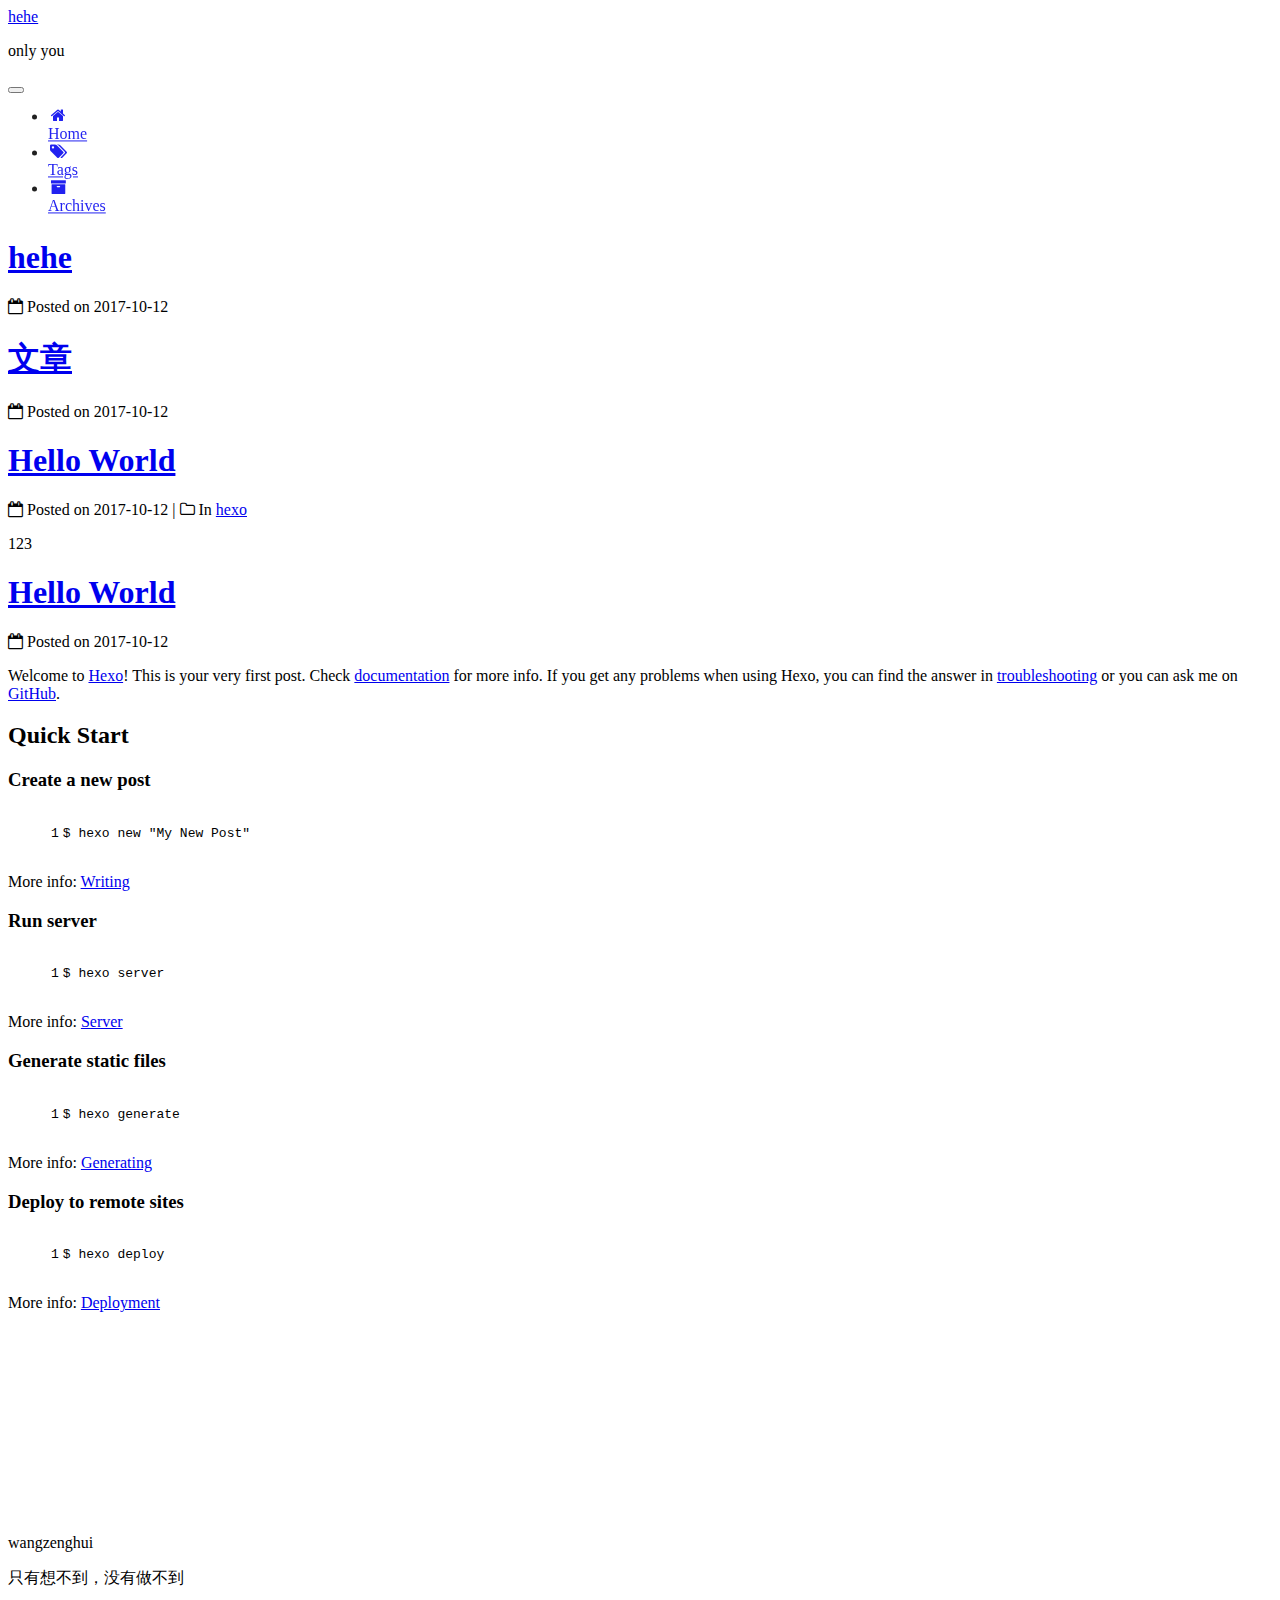
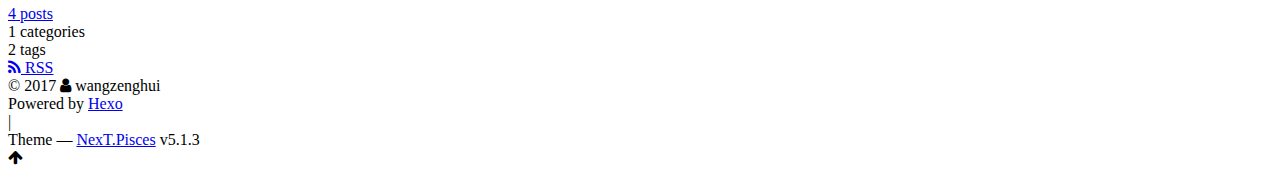
==== commit cc8505d1: "Site updated: 2017-10-12 17:29:25" ====
--- a/index.html
+++ b/index.html
@@ -1,328 +1,700 @@
 <!DOCTYPE html>
-<html>
+
+
+
+  
+
+
+<html class="theme-next pisces use-motion" lang="">
 <head>
-  <meta charset="utf-8">
-  
-  <meta name="renderer" content="webkit">
-  <meta http-equiv="X-UA-Compatible" content="IE=edge" >
-  <link rel="dns-prefetch" href="http://yoursite.com">
-  <title>Hexo</title>
-  <meta name="viewport" content="width=device-width, initial-scale=1, maximum-scale=1">
-  <meta property="og:type" content="website">
-<meta property="og:title" content="Hexo">
+  <meta charset="UTF-8"/>
+<meta http-equiv="X-UA-Compatible" content="IE=edge" />
+<meta name="viewport" content="width=device-width, initial-scale=1, maximum-scale=1"/>
+<meta name="theme-color" content="#222">
+
+
+
+
+
+
+
+
+
+<meta http-equiv="Cache-Control" content="no-transform" />
+<meta http-equiv="Cache-Control" content="no-siteapp" />
+
+
+
+
+
+
+
+
+
+
+
+
+
+
+
+
+  
+  
+  <link href="/lib/fancybox/source/jquery.fancybox.css?v=2.1.5" rel="stylesheet" type="text/css" />
+
+
+
+
+
+
+
+<link href="/lib/font-awesome/css/font-awesome.min.css?v=4.6.2" rel="stylesheet" type="text/css" />
+
+<link href="/css/main.css?v=5.1.3" rel="stylesheet" type="text/css" />
+
+
+  <link rel="apple-touch-icon" sizes="180x180" href="/images/apple-touch-icon-next.png?v=5.1.3">
+
+
+  <link rel="icon" type="image/png" sizes="32x32" href="/images/favicon-32x32-next.png?v=5.1.3">
+
+
+  <link rel="icon" type="image/png" sizes="16x16" href="/images/favicon-16x16-next.png?v=5.1.3">
+
+
+  <link rel="mask-icon" href="/images/logo.svg?v=5.1.3" color="#222">
+
+
+
+
+
+  <meta name="keywords" content="Hexo, NexT" />
+
+
+
+
+
+  <link rel="alternate" href="/atom.xml" title="hehe" type="application/atom+xml" />
+
+
+
+
+
+
+<meta name="description" content="只有想不到，没有做不到">
+<meta property="og:type" content="website">
+<meta property="og:title" content="hehe">
 <meta property="og:url" content="http://yoursite.com/index.html">
-<meta property="og:site_name" content="Hexo">
+<meta property="og:site_name" content="hehe">
+<meta property="og:description" content="只有想不到，没有做不到">
 <meta name="twitter:card" content="summary">
-<meta name="twitter:title" content="Hexo">
-  
-    <link rel="alternative" href="/atom.xml" title="Hexo" type="application/atom+xml">
-  
-  
-    <link rel="icon" href="/favicon.png">
-  
-  <link rel="stylesheet" type="text/css" href="/./main.507b3a.css">
-  <style type="text/css">
-  
-    #container.show {
-      background: linear-gradient(200deg,#a0cfe4,#e8c37e);
+<meta name="twitter:title" content="hehe">
+<meta name="twitter:description" content="只有想不到，没有做不到">
+
+
+
+<script type="text/javascript" id="hexo.configurations">
+  var NexT = window.NexT || {};
+  var CONFIG = {
+    root: '/',
+    scheme: 'Pisces',
+    version: '5.1.3',
+    sidebar: {"position":"left","display":"post","offset":12,"b2t":false,"scrollpercent":false,"onmobile":false},
+    fancybox: true,
+    tabs: true,
+    motion: {"enable":true,"async":false,"transition":{"post_block":"fadeIn","post_header":"slideDownIn","post_body":"slideDownIn","coll_header":"slideLeftIn","sidebar":"slideUpIn"}},
+    duoshuo: {
+      userId: '0',
+      author: 'Author'
+    },
+    algolia: {
+      applicationID: '',
+      apiKey: '',
+      indexName: '',
+      hits: {"per_page":10},
+      labels: {"input_placeholder":"Search for Posts","hits_empty":"We didn't find any results for the search: ${query}","hits_stats":"${hits} results found in ${time} ms"}
     }
-  </style>
-  
-
-  
+  };
+</script>
+
+
+
+  <link rel="canonical" href="http://yoursite.com/"/>
+
+
+
+
+
+  <title>hehe</title>
+  
+
+
+
+
+
+
+
 
 </head>
 
-<body>
-  <div id="container" q-class="show:isCtnShow">
-    <canvas id="anm-canvas" class="anm-canvas"></canvas>
-    <div class="left-col" q-class="show:isShow">
-      
-<div class="overlay" style="background: #4d4d4d"></div>
-<div class="intrude-less">
-	<header id="header" class="inner">
-		<a href="" class="profilepic">
-			<img src="" class="js-avatar">
-		</a>
-		<hgroup>
-		  <h1 class="header-author"><a href="">John Doe</a></h1>
-		</hgroup>
-		
-
-		<nav class="header-menu">
-			<ul>
-			
-				<li><a href="/">主页</a></li>
-	        
-				<li><a href="/tags/随笔/">随笔</a></li>
-	        
-			</ul>
-		</nav>
-		<nav class="header-smart-menu">
-    		
-    			
-    			<a q-on="click: openSlider(e, 'innerArchive')" href="javascript:void(0)">所有文章</a>
-    			
-            
-    			
-    			<a q-on="click: openSlider(e, 'friends')" href="javascript:void(0)">友链</a>
-    			
-            
-    			
-    			<a q-on="click: openSlider(e, 'aboutme')" href="javascript:void(0)">关于我</a>
-    			
-            
-		</nav>
-		<nav class="header-nav">
-			<div class="social">
-				
-					<a class="github" target="_blank" href="#" title="github"><i class="icon-github"></i></a>
-		        
-					<a class="weibo" target="_blank" href="#" title="weibo"><i class="icon-weibo"></i></a>
-		        
-					<a class="rss" target="_blank" href="#" title="rss"><i class="icon-rss"></i></a>
-		        
-					<a class="zhihu" target="_blank" href="#" title="zhihu"><i class="icon-zhihu"></i></a>
-		        
-			</div>
-		</nav>
-	</header>		
+<body itemscope itemtype="http://schema.org/WebPage" lang="">
+
+  
+  
+    
+  
+
+  <div class="container sidebar-position-left 
+  page-home">
+    <div class="headband"></div>
+
+    <header id="header" class="header" itemscope itemtype="http://schema.org/WPHeader">
+      <div class="header-inner"><div class="site-brand-wrapper">
+  <div class="site-meta ">
+    
+
+    <div class="custom-logo-site-title">
+      <a href="/"  class="brand" rel="start">
+        <span class="logo-line-before"><i></i></span>
+        <span class="site-title">hehe</span>
+        <span class="logo-line-after"><i></i></span>
+      </a>
+    </div>
+      
+        <p class="site-subtitle">only you</p>
+      
+  </div>
+
+  <div class="site-nav-toggle">
+    <button>
+      <span class="btn-bar"></span>
+      <span class="btn-bar"></span>
+      <span class="btn-bar"></span>
+    </button>
+  </div>
 </div>
 
+<nav class="site-nav">
+  
+
+  
+    <ul id="menu" class="menu">
+      
+        
+        <li class="menu-item menu-item-home">
+          <a href="/" rel="section">
+            
+              <i class="menu-item-icon fa fa-fw fa-home"></i> <br />
+            
+            Home
+          </a>
+        </li>
+      
+        
+        <li class="menu-item menu-item-tags">
+          <a href="/tags/" rel="section">
+            
+              <i class="menu-item-icon fa fa-fw fa-tags"></i> <br />
+            
+            Tags
+          </a>
+        </li>
+      
+        
+        <li class="menu-item menu-item-archives">
+          <a href="/archives/" rel="section">
+            
+              <i class="menu-item-icon fa fa-fw fa-archive"></i> <br />
+            
+            Archives
+          </a>
+        </li>
+      
+
+      
+    </ul>
+  
+
+  
+</nav>
+
+
+
+ </div>
+    </header>
+
+    <main id="main" class="main">
+      <div class="main-inner">
+        <div class="content-wrap">
+          <div id="content" class="content">
+            
+  <section id="posts" class="posts-expand">
+    
+      
+
+  
+
+  
+  
+  
+
+  <article class="post post-type-normal" itemscope itemtype="http://schema.org/Article">
+  
+  
+  
+  <div class="post-block">
+    <link itemprop="mainEntityOfPage" href="http://yoursite.com/2017/10/12/hehe/">
+
+    <span hidden itemprop="author" itemscope itemtype="http://schema.org/Person">
+      <meta itemprop="name" content="wangzenghui">
+      <meta itemprop="description" content="">
+      <meta itemprop="image" content="/images/avatar.gif">
+    </span>
+
+    <span hidden itemprop="publisher" itemscope itemtype="http://schema.org/Organization">
+      <meta itemprop="name" content="hehe">
+    </span>
+
+    
+      <header class="post-header">
+
+        
+        
+          <h1 class="post-title" itemprop="name headline">
+                
+                <a class="post-title-link" href="/2017/10/12/hehe/" itemprop="url">hehe</a></h1>
+        
+
+        <div class="post-meta">
+          <span class="post-time">
+            
+              <span class="post-meta-item-icon">
+                <i class="fa fa-calendar-o"></i>
+              </span>
+              
+                <span class="post-meta-item-text">Posted on</span>
+              
+              <time title="Post created" itemprop="dateCreated datePublished" datetime="2017-10-12T14:52:46+08:00">
+                2017-10-12
+              </time>
+            
+
+            
+
+            
+          </span>
+
+          
+
+          
+            
+          
+
+          
+          
+
+          
+
+          
+
+          
+
+        </div>
+      </header>
+    
+
+    
+    
+    
+    <div class="post-body" itemprop="articleBody">
+
+      
+      
+
+      
+        
+          
+            
+          
+        
+      
     </div>
-    <div class="mid-col" q-class="show:isShow,hide:isShow|isFalse">
-      
-<nav id="mobile-nav">
-  	<div class="overlay js-overlay" style="background: #4d4d4d"></div>
-	<div class="btnctn js-mobile-btnctn">
-  		<div class="slider-trigger list" q-on="click: openSlider(e)"><i class="icon icon-sort"></i></div>
-	</div>
-	<div class="intrude-less">
-		<header id="header" class="inner">
-			<div class="profilepic">
-				<img src="" class="js-avatar">
-			</div>
-			<hgroup>
-			  <h1 class="header-author js-header-author">John Doe</h1>
-			</hgroup>
-			
-			
-			
-				
-			
-				
-			
-			
-			
-			<nav class="header-nav">
-				<div class="social">
-					
-						<a class="github" target="_blank" href="#" title="github"><i class="icon-github"></i></a>
-			        
-						<a class="weibo" target="_blank" href="#" title="weibo"><i class="icon-weibo"></i></a>
-			        
-						<a class="rss" target="_blank" href="#" title="rss"><i class="icon-rss"></i></a>
-			        
-						<a class="zhihu" target="_blank" href="#" title="zhihu"><i class="icon-zhihu"></i></a>
-			        
-				</div>
-			</nav>
-
-			<nav class="header-menu js-header-menu">
-				<ul style="width: 50%">
-				
-				
-					<li style="width: 50%"><a href="/">主页</a></li>
-		        
-					<li style="width: 50%"><a href="/tags/随笔/">随笔</a></li>
-		        
-				</ul>
-			</nav>
-		</header>				
-	</div>
-	<div class="mobile-mask" style="display:none" q-show="isShow"></div>
-</nav>
-
-      <div id="wrapper" class="body-wrap">
-        <div class="menu-l">
-          <div class="canvas-wrap">
-            <canvas data-colors="#eaeaea" data-sectionHeight="100" data-contentId="js-content" id="myCanvas1" class="anm-canvas"></canvas>
-          </div>
-          <div id="js-content" class="content-ll">
-            
-  
-    <article id="post-文章" class="article article-type-post  article-index" itemscope itemprop="blogPost">
-  <div class="article-inner">
-    
-      <header class="article-header">
-        
-  
-    <h1 itemprop="name">
-      <a class="article-title" href="/2017/10/12/文章/">文章</a>
-    </h1>
-  
-
-        
-        <a href="/2017/10/12/文章/" class="archive-article-date">
-  	<time datetime="2017-10-12T05:16:33.000Z" itemprop="datePublished"><i class="icon-calendar icon"></i>2017-10-12</time>
-</a>
-        
+    
+    
+    
+
+    
+
+    
+
+    
+
+    <footer class="post-footer">
+      
+
+      
+
+      
+
+      
+      
+        <div class="post-eof"></div>
+      
+    </footer>
+  </div>
+  
+  
+  
+  </article>
+
+
+    
+      
+
+  
+
+  
+  
+  
+
+  <article class="post post-type-normal" itemscope itemtype="http://schema.org/Article">
+  
+  
+  
+  <div class="post-block">
+    <link itemprop="mainEntityOfPage" href="http://yoursite.com/2017/10/12/文章/">
+
+    <span hidden itemprop="author" itemscope itemtype="http://schema.org/Person">
+      <meta itemprop="name" content="wangzenghui">
+      <meta itemprop="description" content="">
+      <meta itemprop="image" content="/images/avatar.gif">
+    </span>
+
+    <span hidden itemprop="publisher" itemscope itemtype="http://schema.org/Organization">
+      <meta itemprop="name" content="hehe">
+    </span>
+
+    
+      <header class="post-header">
+
+        
+        
+          <h1 class="post-title" itemprop="name headline">
+                
+                <a class="post-title-link" href="/2017/10/12/文章/" itemprop="url">文章</a></h1>
+        
+
+        <div class="post-meta">
+          <span class="post-time">
+            
+              <span class="post-meta-item-icon">
+                <i class="fa fa-calendar-o"></i>
+              </span>
+              
+                <span class="post-meta-item-text">Posted on</span>
+              
+              <time title="Post created" itemprop="dateCreated datePublished" datetime="2017-10-12T13:16:33+08:00">
+                2017-10-12
+              </time>
+            
+
+            
+
+            
+          </span>
+
+          
+
+          
+            
+          
+
+          
+          
+
+          
+
+          
+
+          
+
+        </div>
       </header>
     
-    <div class="article-entry" itemprop="articleBody">
-      
-        
-      
-
+
+    
+    
+    
+    <div class="post-body" itemprop="articleBody">
+
+      
+      
+
+      
+        
+          
+            
+          
+        
       
     </div>
-    <div class="article-info article-info-index">
-      
-      
-      
-
-      
-        <p class="article-more-link">
-          <a class="article-more-a" href="/2017/10/12/文章/">展开全文 >></a>
-        </p>
-      
-
-      
-      <div class="clearfix"></div>
+    
+    
+    
+
+    
+
+    
+
+    
+
+    <footer class="post-footer">
+      
+
+      
+
+      
+
+      
+      
+        <div class="post-eof"></div>
+      
+    </footer>
+  </div>
+  
+  
+  
+  </article>
+
+
+    
+      
+
+  
+
+  
+  
+  
+
+  <article class="post post-type-normal" itemscope itemtype="http://schema.org/Article">
+  
+  
+  
+  <div class="post-block">
+    <link itemprop="mainEntityOfPage" href="http://yoursite.com/2017/10/12/标题/">
+
+    <span hidden itemprop="author" itemscope itemtype="http://schema.org/Person">
+      <meta itemprop="name" content="wangzenghui">
+      <meta itemprop="description" content="">
+      <meta itemprop="image" content="/images/avatar.gif">
+    </span>
+
+    <span hidden itemprop="publisher" itemscope itemtype="http://schema.org/Organization">
+      <meta itemprop="name" content="hehe">
+    </span>
+
+    
+      <header class="post-header">
+
+        
+        
+          <h1 class="post-title" itemprop="name headline">
+                
+                <a class="post-title-link" href="/2017/10/12/标题/" itemprop="url">Hello World</a></h1>
+        
+
+        <div class="post-meta">
+          <span class="post-time">
+            
+              <span class="post-meta-item-icon">
+                <i class="fa fa-calendar-o"></i>
+              </span>
+              
+                <span class="post-meta-item-text">Posted on</span>
+              
+              <time title="Post created" itemprop="dateCreated datePublished" datetime="2017-10-12T13:16:15+08:00">
+                2017-10-12
+              </time>
+            
+
+            
+
+            
+          </span>
+
+          
+            <span class="post-category" >
+            
+              <span class="post-meta-divider">|</span>
+            
+              <span class="post-meta-item-icon">
+                <i class="fa fa-folder-o"></i>
+              </span>
+              
+                <span class="post-meta-item-text">In</span>
+              
+              
+                <span itemprop="about" itemscope itemtype="http://schema.org/Thing">
+                  <a href="/categories/hexo/" itemprop="url" rel="index">
+                    <span itemprop="name">hexo</span>
+                  </a>
+                </span>
+
+                
+                
+              
+            </span>
+          
+
+          
+            
+          
+
+          
+          
+
+          
+
+          
+
+          
+
+        </div>
+      </header>
+    
+
+    
+    
+    
+    <div class="post-body" itemprop="articleBody">
+
+      
+      
+
+      
+        
+          
+            <p>123</p>
+
+          
+        
+      
     </div>
+    
+    
+    
+
+    
+
+    
+
+    
+
+    <footer class="post-footer">
+      
+
+      
+
+      
+
+      
+      
+        <div class="post-eof"></div>
+      
+    </footer>
   </div>
-</article>
-
-<aside class="wrap-side-operation">
-    <div class="mod-side-operation">
-        
-        <div class="jump-container" id="js-jump-container" style="display:none;">
-            <a href="javascript:void(0)" class="mod-side-operation__jump-to-top">
-                <i class="icon-font icon-back"></i>
-            </a>
-            <div id="js-jump-plan-container" class="jump-plan-container" style="top: -11px;">
-                <i class="icon-font icon-plane jump-plane"></i>
-            </div>
+  
+  
+  
+  </article>
+
+
+    
+      
+
+  
+
+  
+  
+  
+
+  <article class="post post-type-normal" itemscope itemtype="http://schema.org/Article">
+  
+  
+  
+  <div class="post-block">
+    <link itemprop="mainEntityOfPage" href="http://yoursite.com/2017/10/12/hello-world/">
+
+    <span hidden itemprop="author" itemscope itemtype="http://schema.org/Person">
+      <meta itemprop="name" content="wangzenghui">
+      <meta itemprop="description" content="">
+      <meta itemprop="image" content="/images/avatar.gif">
+    </span>
+
+    <span hidden itemprop="publisher" itemscope itemtype="http://schema.org/Organization">
+      <meta itemprop="name" content="hehe">
+    </span>
+
+    
+      <header class="post-header">
+
+        
+        
+          <h1 class="post-title" itemprop="name headline">
+                
+                <a class="post-title-link" href="/2017/10/12/hello-world/" itemprop="url">Hello World</a></h1>
+        
+
+        <div class="post-meta">
+          <span class="post-time">
+            
+              <span class="post-meta-item-icon">
+                <i class="fa fa-calendar-o"></i>
+              </span>
+              
+                <span class="post-meta-item-text">Posted on</span>
+              
+              <time title="Post created" itemprop="dateCreated datePublished" datetime="2017-10-12T11:20:34+08:00">
+                2017-10-12
+              </time>
+            
+
+            
+
+            
+          </span>
+
+          
+
+          
+            
+          
+
+          
+          
+
+          
+
+          
+
+          
+
         </div>
-        
-        
-    </div>
-</aside>
-
-
-
-
-  
-    <article id="post-标题" class="article article-type-post  article-index" itemscope itemprop="blogPost">
-  <div class="article-inner">
-    
-      <header class="article-header">
-        
-  
-    <h1 itemprop="name">
-      <a class="article-title" href="/2017/10/12/标题/">Hello World</a>
-    </h1>
-  
-
-        
-        <a href="/2017/10/12/标题/" class="archive-article-date">
-  	<time datetime="2017-10-12T05:16:15.000Z" itemprop="datePublished"><i class="icon-calendar icon"></i>2017-10-12</time>
-</a>
-        
       </header>
     
-    <div class="article-entry" itemprop="articleBody">
-      
-        <p>123</p>
-
-      
-
-      
-    </div>
-    <div class="article-info article-info-index">
-      
-      
-	<div class="article-tag tagcloud">
-		<i class="icon-price-tags icon"></i>
-		<ul class="article-tag-list">
-			 
-        		<li class="article-tag-list-item">
-        			<a href="javascript:void(0)" class="js-tag article-tag-list-link color5">hexo</a>
-        		</li>
-      		 
-        		<li class="article-tag-list-item">
-        			<a href="javascript:void(0)" class="js-tag article-tag-list-link color2">github</a>
-        		</li>
-      		
-		</ul>
-	</div>
-
-      
-	<div class="article-category tagcloud">
-		<i class="icon-book icon"></i>
-		<ul class="article-tag-list">
-			 
-        		<li class="article-tag-list-item">
-        			<a href="/categories/hexo//" class="article-tag-list-link color5">hexo</a>
-        		</li>
-      		
-		</ul>
-	</div>
-
-
-      
-        <p class="article-more-link">
-          <a class="article-more-a" href="/2017/10/12/标题/">展开全文 >></a>
-        </p>
-      
-
-      
-      <div class="clearfix"></div>
-    </div>
-  </div>
-</article>
-
-<aside class="wrap-side-operation">
-    <div class="mod-side-operation">
-        
-        <div class="jump-container" id="js-jump-container" style="display:none;">
-            <a href="javascript:void(0)" class="mod-side-operation__jump-to-top">
-                <i class="icon-font icon-back"></i>
-            </a>
-            <div id="js-jump-plan-container" class="jump-plan-container" style="top: -11px;">
-                <i class="icon-font icon-plane jump-plane"></i>
-            </div>
-        </div>
-        
-        
-    </div>
-</aside>
-
-
-
-
-  
-    <article id="post-hello-world" class="article article-type-post  article-index" itemscope itemprop="blogPost">
-  <div class="article-inner">
-    
-      <header class="article-header">
-        
-  
-    <h1 itemprop="name">
-      <a class="article-title" href="/2017/10/12/hello-world/">Hello World</a>
-    </h1>
-  
-
-        
-        <a href="/2017/10/12/hello-world/" class="archive-article-date">
-  	<time datetime="2017-10-12T03:20:34.667Z" itemprop="datePublished"><i class="icon-calendar icon"></i>2017-10-12</time>
-</a>
-        
-      </header>
-    
-    <div class="article-entry" itemprop="articleBody">
-      
-        <p>Welcome to <a href="https://hexo.io/" target="_blank" rel="external">Hexo</a>! This is your very first post. Check <a href="https://hexo.io/docs/" target="_blank" rel="external">documentation</a> for more info. If you get any problems when using Hexo, you can find the answer in <a href="https://hexo.io/docs/troubleshooting.html" target="_blank" rel="external">troubleshooting</a> or you can ask me on <a href="https://github.com/hexojs/hexo/issues" target="_blank" rel="external">GitHub</a>.</p>
+
+    
+    
+    
+    <div class="post-body" itemprop="articleBody">
+
+      
+      
+
+      
+        
+          
+            <p>Welcome to <a href="https://hexo.io/" target="_blank" rel="external">Hexo</a>! This is your very first post. Check <a href="https://hexo.io/docs/" target="_blank" rel="external">documentation</a> for more info. If you get any problems when using Hexo, you can find the answer in <a href="https://hexo.io/docs/troubleshooting.html" target="_blank" rel="external">troubleshooting</a> or you can ask me on <a href="https://github.com/hexojs/hexo/issues" target="_blank" rel="external">GitHub</a>.</p>
 <h2 id="Quick-Start"><a href="#Quick-Start" class="headerlink" title="Quick Start"></a>Quick Start</h2><h3 id="Create-a-new-post"><a href="#Create-a-new-post" class="headerlink" title="Create a new post"></a>Create a new post</h3><figure class="highlight bash"><table><tr><td class="gutter"><pre><div class="line">1</div></pre></td><td class="code"><pre><div class="line">$ hexo new <span class="string">"My New Post"</span></div></pre></td></tr></table></figure>
 <p>More info: <a href="https://hexo.io/docs/writing.html" target="_blank" rel="external">Writing</a></p>
 <h3 id="Run-server"><a href="#Run-server" class="headerlink" title="Run server"></a>Run server</h3><figure class="highlight bash"><table><tr><td class="gutter"><pre><div class="line">1</div></pre></td><td class="code"><pre><div class="line">$ hexo server</div></pre></td></tr></table></figure>
@@ -332,301 +704,339 @@
 <h3 id="Deploy-to-remote-sites"><a href="#Deploy-to-remote-sites" class="headerlink" title="Deploy to remote sites"></a>Deploy to remote sites</h3><figure class="highlight bash"><table><tr><td class="gutter"><pre><div class="line">1</div></pre></td><td class="code"><pre><div class="line">$ hexo deploy</div></pre></td></tr></table></figure>
 <p>More info: <a href="https://hexo.io/docs/deployment.html" target="_blank" rel="external">Deployment</a></p>
 
-      
-
+          
+        
       
     </div>
-    <div class="article-info article-info-index">
-      
-      
-      
-
-      
-        <p class="article-more-link">
-          <a class="article-more-a" href="/2017/10/12/hello-world/">展开全文 >></a>
-        </p>
-      
-
-      
-      <div class="clearfix"></div>
+    
+    
+    
+
+    
+
+    
+
+    
+
+    <footer class="post-footer">
+      
+
+      
+
+      
+
+      
+      
+        <div class="post-eof"></div>
+      
+    </footer>
+  </div>
+  
+  
+  
+  </article>
+
+
+    
+  </section>
+
+  
+
+
+          </div>
+          
+
+
+          
+
+        </div>
+        
+          
+  
+  <div class="sidebar-toggle">
+    <div class="sidebar-toggle-line-wrap">
+      <span class="sidebar-toggle-line sidebar-toggle-line-first"></span>
+      <span class="sidebar-toggle-line sidebar-toggle-line-middle"></span>
+      <span class="sidebar-toggle-line sidebar-toggle-line-last"></span>
     </div>
   </div>
-</article>
-
-<aside class="wrap-side-operation">
-    <div class="mod-side-operation">
-        
-        <div class="jump-container" id="js-jump-container" style="display:none;">
-            <a href="javascript:void(0)" class="mod-side-operation__jump-to-top">
-                <i class="icon-font icon-back"></i>
-            </a>
-            <div id="js-jump-plan-container" class="jump-plan-container" style="top: -11px;">
-                <i class="icon-font icon-plane jump-plane"></i>
+
+  <aside id="sidebar" class="sidebar">
+    
+    <div class="sidebar-inner">
+
+      
+
+      
+
+      <section class="site-overview-wrap sidebar-panel sidebar-panel-active">
+        <div class="site-overview">
+          <div class="site-author motion-element" itemprop="author" itemscope itemtype="http://schema.org/Person">
+            
+              <p class="site-author-name" itemprop="name">wangzenghui</p>
+              <p class="site-description motion-element" itemprop="description">只有想不到，没有做不到</p>
+          </div>
+
+          <nav class="site-state motion-element">
+
+            
+              <div class="site-state-item site-state-posts">
+              
+                <a href="/archives/">
+              
+                  <span class="site-state-item-count">4</span>
+                  <span class="site-state-item-name">posts</span>
+                </a>
+              </div>
+            
+
+            
+              
+              
+              <div class="site-state-item site-state-categories">
+                
+                  <span class="site-state-item-count">1</span>
+                  <span class="site-state-item-name">categories</span>
+                
+              </div>
+            
+
+            
+              
+              
+              <div class="site-state-item site-state-tags">
+                
+                  <span class="site-state-item-count">2</span>
+                  <span class="site-state-item-name">tags</span>
+                
+              </div>
+            
+
+          </nav>
+
+          
+            <div class="feed-link motion-element">
+              <a href="/atom.xml" rel="alternate">
+                <i class="fa fa-rss"></i>
+                RSS
+              </a>
             </div>
+          
+
+          <div class="links-of-author motion-element">
+            
+          </div>
+
+          
+          
+
+          
+          
+
+          
+
         </div>
-        
-        
+      </section>
+
+      
+
+      
+
     </div>
-</aside>
-
-
-
-
-  
-  
-
-
-          </div>
-        </div>
+  </aside>
+
+
+        
       </div>
-      <footer id="footer">
-  <div class="outer">
-    <div id="footer-info">
-    	<div class="footer-left">
-    		&copy; 2017 John Doe
-    	</div>
-      	<div class="footer-right">
-      		<a href="http://hexo.io/" target="_blank">Hexo</a>  Theme <a href="https://github.com/litten/hexo-theme-yilia" target="_blank">Yilia</a> by Litten
-      	</div>
-    </div>
+    </main>
+
+    <footer id="footer" class="footer">
+      <div class="footer-inner">
+        <div class="copyright">&copy; <span itemprop="copyrightYear">2017</span>
+  <span class="with-love">
+    <i class="fa fa-user"></i>
+  </span>
+  <span class="author" itemprop="copyrightHolder">wangzenghui</span>
+
+  
+</div>
+
+
+  <div class="powered-by">Powered by <a class="theme-link" target="_blank" href="https://hexo.io">Hexo</a></div>
+
+
+
+  <span class="post-meta-divider">|</span>
+
+
+
+  <div class="theme-info">Theme &mdash; <a class="theme-link" target="_blank" href="https://github.com/iissnan/hexo-theme-next">NexT.Pisces</a> v5.1.3</div>
+
+
+
+
+        
+
+
+
+
+
+
+
+        
+      </div>
+    </footer>
+
+    
+      <div class="back-to-top">
+        <i class="fa fa-arrow-up"></i>
+        
+      </div>
+    
+
+    
+
   </div>
-</footer>
-    </div>
-    <script>
-	var yiliaConfig = {
-		mathjax: false,
-		isHome: true,
-		isPost: false,
-		isArchive: false,
-		isTag: false,
-		isCategory: false,
-		open_in_new: false,
-		toc_hide_index: true,
-		root: "/",
-		innerArchive: true,
-		showTags: false
-	}
+
+  
+
+<script type="text/javascript">
+  if (Object.prototype.toString.call(window.Promise) !== '[object Function]') {
+    window.Promise = null;
+  }
 </script>
 
-<script>!function(t){function n(e){if(r[e])return r[e].exports;var i=r[e]={exports:{},id:e,loaded:!1};return t[e].call(i.exports,i,i.exports,n),i.loaded=!0,i.exports}var r={};n.m=t,n.c=r,n.p="./",n(0)}([function(t,n,r){r(195),t.exports=r(191)},function(t,n,r){var e=r(3),i=r(52),o=r(27),u=r(28),c=r(53),f="prototype",a=function(t,n,r){var s,l,h,v,p=t&a.F,d=t&a.G,y=t&a.S,g=t&a.P,b=t&a.B,m=d?e:y?e[n]||(e[n]={}):(e[n]||{})[f],x=d?i:i[n]||(i[n]={}),w=x[f]||(x[f]={});d&&(r=n);for(s in r)l=!p&&m&&void 0!==m[s],h=(l?m:r)[s],v=b&&l?c(h,e):g&&"function"==typeof h?c(Function.call,h):h,m&&u(m,s,h,t&a.U),x[s]!=h&&o(x,s,v),g&&w[s]!=h&&(w[s]=h)};e.core=i,a.F=1,a.G=2,a.S=4,a.P=8,a.B=16,a.W=32,a.U=64,a.R=128,t.exports=a},function(t,n,r){var e=r(6);t.exports=function(t){if(!e(t))throw TypeError(t+" is not an object!");return t}},function(t,n){var r=t.exports="undefined"!=typeof window&&window.Math==Math?window:"undefined"!=typeof self&&self.Math==Math?self:Function("return this")();"number"==typeof __g&&(__g=r)},function(t,n){t.exports=function(t){try{return!!t()}catch(t){return!0}}},function(t,n){var r=t.exports="undefined"!=typeof window&&window.Math==Math?window:"undefined"!=typeof self&&self.Math==Math?self:Function("return this")();"number"==typeof __g&&(__g=r)},function(t,n){t.exports=function(t){return"object"==typeof t?null!==t:"function"==typeof t}},function(t,n,r){var e=r(126)("wks"),i=r(76),o=r(3).Symbol,u="function"==typeof o;(t.exports=function(t){return e[t]||(e[t]=u&&o[t]||(u?o:i)("Symbol."+t))}).store=e},function(t,n){var r={}.hasOwnProperty;t.exports=function(t,n){return r.call(t,n)}},function(t,n,r){var e=r(94),i=r(33);t.exports=function(t){return e(i(t))}},function(t,n,r){t.exports=!r(4)(function(){return 7!=Object.defineProperty({},"a",{get:function(){return 7}}).a})},function(t,n,r){var e=r(2),i=r(167),o=r(50),u=Object.defineProperty;n.f=r(10)?Object.defineProperty:function(t,n,r){if(e(t),n=o(n,!0),e(r),i)try{return u(t,n,r)}catch(t){}if("get"in r||"set"in r)throw TypeError("Accessors not supported!");return"value"in r&&(t[n]=r.value),t}},function(t,n,r){t.exports=!r(18)(function(){return 7!=Object.defineProperty({},"a",{get:function(){return 7}}).a})},function(t,n,r){var e=r(14),i=r(22);t.exports=r(12)?function(t,n,r){return e.f(t,n,i(1,r))}:function(t,n,r){return t[n]=r,t}},function(t,n,r){var e=r(20),i=r(58),o=r(42),u=Object.defineProperty;n.f=r(12)?Object.defineProperty:function(t,n,r){if(e(t),n=o(n,!0),e(r),i)try{return u(t,n,r)}catch(t){}if("get"in r||"set"in r)throw TypeError("Accessors not supported!");return"value"in r&&(t[n]=r.value),t}},function(t,n,r){var e=r(40)("wks"),i=r(23),o=r(5).Symbol,u="function"==typeof o;(t.exports=function(t){return e[t]||(e[t]=u&&o[t]||(u?o:i)("Symbol."+t))}).store=e},function(t,n,r){var e=r(67),i=Math.min;t.exports=function(t){return t>0?i(e(t),9007199254740991):0}},function(t,n,r){var e=r(46);t.exports=function(t){return Object(e(t))}},function(t,n){t.exports=function(t){try{return!!t()}catch(t){return!0}}},function(t,n,r){var e=r(63),i=r(34);t.exports=Object.keys||function(t){return e(t,i)}},function(t,n,r){var e=r(21);t.exports=function(t){if(!e(t))throw TypeError(t+" is not an object!");return t}},function(t,n){t.exports=function(t){return"object"==typeof t?null!==t:"function"==typeof t}},function(t,n){t.exports=function(t,n){return{enumerable:!(1&t),configurable:!(2&t),writable:!(4&t),value:n}}},function(t,n){var r=0,e=Math.random();t.exports=function(t){return"Symbol(".concat(void 0===t?"":t,")_",(++r+e).toString(36))}},function(t,n){var r={}.hasOwnProperty;t.exports=function(t,n){return r.call(t,n)}},function(t,n){var r=t.exports={version:"2.4.0"};"number"==typeof __e&&(__e=r)},function(t,n){t.exports=function(t){if("function"!=typeof t)throw TypeError(t+" is not a function!");return t}},function(t,n,r){var e=r(11),i=r(66);t.exports=r(10)?function(t,n,r){return e.f(t,n,i(1,r))}:function(t,n,r){return t[n]=r,t}},function(t,n,r){var e=r(3),i=r(27),o=r(24),u=r(76)("src"),c="toString",f=Function[c],a=(""+f).split(c);r(52).inspectSource=function(t){return f.call(t)},(t.exports=function(t,n,r,c){var f="function"==typeof r;f&&(o(r,"name")||i(r,"name",n)),t[n]!==r&&(f&&(o(r,u)||i(r,u,t[n]?""+t[n]:a.join(String(n)))),t===e?t[n]=r:c?t[n]?t[n]=r:i(t,n,r):(delete t[n],i(t,n,r)))})(Function.prototype,c,function(){return"function"==typeof this&&this[u]||f.call(this)})},function(t,n,r){var e=r(1),i=r(4),o=r(46),u=function(t,n,r,e){var i=String(o(t)),u="<"+n;return""!==r&&(u+=" "+r+'="'+String(e).replace(/"/g,"&quot;")+'"'),u+">"+i+"</"+n+">"};t.exports=function(t,n){var r={};r[t]=n(u),e(e.P+e.F*i(function(){var n=""[t]('"');return n!==n.toLowerCase()||n.split('"').length>3}),"String",r)}},function(t,n,r){var e=r(115),i=r(46);t.exports=function(t){return e(i(t))}},function(t,n,r){var e=r(116),i=r(66),o=r(30),u=r(50),c=r(24),f=r(167),a=Object.getOwnPropertyDescriptor;n.f=r(10)?a:function(t,n){if(t=o(t),n=u(n,!0),f)try{return a(t,n)}catch(t){}if(c(t,n))return i(!e.f.call(t,n),t[n])}},function(t,n,r){var e=r(24),i=r(17),o=r(145)("IE_PROTO"),u=Object.prototype;t.exports=Object.getPrototypeOf||function(t){return t=i(t),e(t,o)?t[o]:"function"==typeof t.constructor&&t instanceof t.constructor?t.constructor.prototype:t instanceof Object?u:null}},function(t,n){t.exports=function(t){if(void 0==t)throw TypeError("Can't call method on  "+t);return t}},function(t,n){t.exports="constructor,hasOwnProperty,isPrototypeOf,propertyIsEnumerable,toLocaleString,toString,valueOf".split(",")},function(t,n){t.exports={}},function(t,n){t.exports=!0},function(t,n){n.f={}.propertyIsEnumerable},function(t,n,r){var e=r(14).f,i=r(8),o=r(15)("toStringTag");t.exports=function(t,n,r){t&&!i(t=r?t:t.prototype,o)&&e(t,o,{configurable:!0,value:n})}},function(t,n,r){var e=r(40)("keys"),i=r(23);t.exports=function(t){return e[t]||(e[t]=i(t))}},function(t,n,r){var e=r(5),i="__core-js_shared__",o=e[i]||(e[i]={});t.exports=function(t){return o[t]||(o[t]={})}},function(t,n){var r=Math.ceil,e=Math.floor;t.exports=function(t){return isNaN(t=+t)?0:(t>0?e:r)(t)}},function(t,n,r){var e=r(21);t.exports=function(t,n){if(!e(t))return t;var r,i;if(n&&"function"==typeof(r=t.toString)&&!e(i=r.call(t)))return i;if("function"==typeof(r=t.valueOf)&&!e(i=r.call(t)))return i;if(!n&&"function"==typeof(r=t.toString)&&!e(i=r.call(t)))return i;throw TypeError("Can't convert object to primitive value")}},function(t,n,r){var e=r(5),i=r(25),o=r(36),u=r(44),c=r(14).f;t.exports=function(t){var n=i.Symbol||(i.Symbol=o?{}:e.Symbol||{});"_"==t.charAt(0)||t in n||c(n,t,{value:u.f(t)})}},function(t,n,r){n.f=r(15)},function(t,n){var r={}.toString;t.exports=function(t){return r.call(t).slice(8,-1)}},function(t,n){t.exports=function(t){if(void 0==t)throw TypeError("Can't call method on  "+t);return t}},function(t,n,r){var e=r(4);t.exports=function(t,n){return!!t&&e(function(){n?t.call(null,function(){},1):t.call(null)})}},function(t,n,r){var e=r(53),i=r(115),o=r(17),u=r(16),c=r(203);t.exports=function(t,n){var r=1==t,f=2==t,a=3==t,s=4==t,l=6==t,h=5==t||l,v=n||c;return function(n,c,p){for(var d,y,g=o(n),b=i(g),m=e(c,p,3),x=u(b.length),w=0,S=r?v(n,x):f?v(n,0):void 0;x>w;w++)if((h||w in b)&&(d=b[w],y=m(d,w,g),t))if(r)S[w]=y;else if(y)switch(t){case 3:return!0;case 5:return d;case 6:return w;case 2:S.push(d)}else if(s)return!1;return l?-1:a||s?s:S}}},function(t,n,r){var e=r(1),i=r(52),o=r(4);t.exports=function(t,n){var r=(i.Object||{})[t]||Object[t],u={};u[t]=n(r),e(e.S+e.F*o(function(){r(1)}),"Object",u)}},function(t,n,r){var e=r(6);t.exports=function(t,n){if(!e(t))return t;var r,i;if(n&&"function"==typeof(r=t.toString)&&!e(i=r.call(t)))return i;if("function"==typeof(r=t.valueOf)&&!e(i=r.call(t)))return i;if(!n&&"function"==typeof(r=t.toString)&&!e(i=r.call(t)))return i;throw TypeError("Can't convert object to primitive value")}},function(t,n,r){var e=r(5),i=r(25),o=r(91),u=r(13),c="prototype",f=function(t,n,r){var a,s,l,h=t&f.F,v=t&f.G,p=t&f.S,d=t&f.P,y=t&f.B,g=t&f.W,b=v?i:i[n]||(i[n]={}),m=b[c],x=v?e:p?e[n]:(e[n]||{})[c];v&&(r=n);for(a in r)(s=!h&&x&&void 0!==x[a])&&a in b||(l=s?x[a]:r[a],b[a]=v&&"function"!=typeof x[a]?r[a]:y&&s?o(l,e):g&&x[a]==l?function(t){var n=function(n,r,e){if(this instanceof t){switch(arguments.length){case 0:return new t;case 1:return new t(n);case 2:return new t(n,r)}return new t(n,r,e)}return t.apply(this,arguments)};return n[c]=t[c],n}(l):d&&"function"==typeof l?o(Function.call,l):l,d&&((b.virtual||(b.virtual={}))[a]=l,t&f.R&&m&&!m[a]&&u(m,a,l)))};f.F=1,f.G=2,f.S=4,f.P=8,f.B=16,f.W=32,f.U=64,f.R=128,t.exports=f},function(t,n){var r=t.exports={version:"2.4.0"};"number"==typeof __e&&(__e=r)},function(t,n,r){var e=r(26);t.exports=function(t,n,r){if(e(t),void 0===n)return t;switch(r){case 1:return function(r){return t.call(n,r)};case 2:return function(r,e){return t.call(n,r,e)};case 3:return function(r,e,i){return t.call(n,r,e,i)}}return function(){return t.apply(n,arguments)}}},function(t,n,r){var e=r(183),i=r(1),o=r(126)("metadata"),u=o.store||(o.store=new(r(186))),c=function(t,n,r){var i=u.get(t);if(!i){if(!r)return;u.set(t,i=new e)}var o=i.get(n);if(!o){if(!r)return;i.set(n,o=new e)}return o},f=function(t,n,r){var e=c(n,r,!1);return void 0!==e&&e.has(t)},a=function(t,n,r){var e=c(n,r,!1);return void 0===e?void 0:e.get(t)},s=function(t,n,r,e){c(r,e,!0).set(t,n)},l=function(t,n){var r=c(t,n,!1),e=[];return r&&r.forEach(function(t,n){e.push(n)}),e},h=function(t){return void 0===t||"symbol"==typeof t?t:String(t)},v=function(t){i(i.S,"Reflect",t)};t.exports={store:u,map:c,has:f,get:a,set:s,keys:l,key:h,exp:v}},function(t,n,r){"use strict";if(r(10)){var e=r(69),i=r(3),o=r(4),u=r(1),c=r(127),f=r(152),a=r(53),s=r(68),l=r(66),h=r(27),v=r(73),p=r(67),d=r(16),y=r(75),g=r(50),b=r(24),m=r(180),x=r(114),w=r(6),S=r(17),_=r(137),O=r(70),E=r(32),P=r(71).f,j=r(154),F=r(76),M=r(7),A=r(48),N=r(117),T=r(146),I=r(155),k=r(80),L=r(123),R=r(74),C=r(130),W=r(160),D=r(11),U=r(31),G=D.f,B=U.f,V=i.RangeError,z=i.TypeError,q=i.Uint8Array,K="ArrayBuffer",Y="Shared"+K,J="BYTES_PER_ELEMENT",H="prototype",$=Array[H],X=f.ArrayBuffer,Q=f.DataView,Z=A(0),tt=A(2),nt=A(3),rt=A(4),et=A(5),it=A(6),ot=N(!0),ut=N(!1),ct=I.values,ft=I.keys,at=I.entries,st=$.lastIndexOf,lt=$.reduce,ht=$.reduceRight,vt=$.join,pt=$.sort,dt=$.slice,yt=$.toString,gt=$.toLocaleString,bt=M("iterator"),mt=M("toStringTag"),xt=F("typed_constructor"),wt=F("def_constructor"),St=c.CONSTR,_t=c.TYPED,Ot=c.VIEW,Et="Wrong length!",Pt=A(1,function(t,n){return Tt(T(t,t[wt]),n)}),jt=o(function(){return 1===new q(new Uint16Array([1]).buffer)[0]}),Ft=!!q&&!!q[H].set&&o(function(){new q(1).set({})}),Mt=function(t,n){if(void 0===t)throw z(Et);var r=+t,e=d(t);if(n&&!m(r,e))throw V(Et);return e},At=function(t,n){var r=p(t);if(r<0||r%n)throw V("Wrong offset!");return r},Nt=function(t){if(w(t)&&_t in t)return t;throw z(t+" is not a typed array!")},Tt=function(t,n){if(!(w(t)&&xt in t))throw z("It is not a typed array constructor!");return new t(n)},It=function(t,n){return kt(T(t,t[wt]),n)},kt=function(t,n){for(var r=0,e=n.length,i=Tt(t,e);e>r;)i[r]=n[r++];return i},Lt=function(t,n,r){G(t,n,{get:function(){return this._d[r]}})},Rt=function(t){var n,r,e,i,o,u,c=S(t),f=arguments.length,s=f>1?arguments[1]:void 0,l=void 0!==s,h=j(c);if(void 0!=h&&!_(h)){for(u=h.call(c),e=[],n=0;!(o=u.next()).done;n++)e.push(o.value);c=e}for(l&&f>2&&(s=a(s,arguments[2],2)),n=0,r=d(c.length),i=Tt(this,r);r>n;n++)i[n]=l?s(c[n],n):c[n];return i},Ct=function(){for(var t=0,n=arguments.length,r=Tt(this,n);n>t;)r[t]=arguments[t++];return r},Wt=!!q&&o(function(){gt.call(new q(1))}),Dt=function(){return gt.apply(Wt?dt.call(Nt(this)):Nt(this),arguments)},Ut={copyWithin:function(t,n){return W.call(Nt(this),t,n,arguments.length>2?arguments[2]:void 0)},every:function(t){return rt(Nt(this),t,arguments.length>1?arguments[1]:void 0)},fill:function(t){return C.apply(Nt(this),arguments)},filter:function(t){return It(this,tt(Nt(this),t,arguments.length>1?arguments[1]:void 0))},find:function(t){return et(Nt(this),t,arguments.length>1?arguments[1]:void 0)},findIndex:function(t){return it(Nt(this),t,arguments.length>1?arguments[1]:void 0)},forEach:function(t){Z(Nt(this),t,arguments.length>1?arguments[1]:void 0)},indexOf:function(t){return ut(Nt(this),t,arguments.length>1?arguments[1]:void 0)},includes:function(t){return ot(Nt(this),t,arguments.length>1?arguments[1]:void 0)},join:function(t){return vt.apply(Nt(this),arguments)},lastIndexOf:function(t){return st.apply(Nt(this),arguments)},map:function(t){return Pt(Nt(this),t,arguments.length>1?arguments[1]:void 0)},reduce:function(t){return lt.apply(Nt(this),arguments)},reduceRight:function(t){return ht.apply(Nt(this),arguments)},reverse:function(){for(var t,n=this,r=Nt(n).length,e=Math.floor(r/2),i=0;i<e;)t=n[i],n[i++]=n[--r],n[r]=t;return n},some:function(t){return nt(Nt(this),t,arguments.length>1?arguments[1]:void 0)},sort:function(t){return pt.call(Nt(this),t)},subarray:function(t,n){var r=Nt(this),e=r.length,i=y(t,e);return new(T(r,r[wt]))(r.buffer,r.byteOffset+i*r.BYTES_PER_ELEMENT,d((void 0===n?e:y(n,e))-i))}},Gt=function(t,n){return It(this,dt.call(Nt(this),t,n))},Bt=function(t){Nt(this);var n=At(arguments[1],1),r=this.length,e=S(t),i=d(e.length),o=0;if(i+n>r)throw V(Et);for(;o<i;)this[n+o]=e[o++]},Vt={entries:function(){return at.call(Nt(this))},keys:function(){return ft.call(Nt(this))},values:function(){return ct.call(Nt(this))}},zt=function(t,n){return w(t)&&t[_t]&&"symbol"!=typeof n&&n in t&&String(+n)==String(n)},qt=function(t,n){return zt(t,n=g(n,!0))?l(2,t[n]):B(t,n)},Kt=function(t,n,r){return!(zt(t,n=g(n,!0))&&w(r)&&b(r,"value"))||b(r,"get")||b(r,"set")||r.configurable||b(r,"writable")&&!r.writable||b(r,"enumerable")&&!r.enumerable?G(t,n,r):(t[n]=r.value,t)};St||(U.f=qt,D.f=Kt),u(u.S+u.F*!St,"Object",{getOwnPropertyDescriptor:qt,defineProperty:Kt}),o(function(){yt.call({})})&&(yt=gt=function(){return vt.call(this)});var Yt=v({},Ut);v(Yt,Vt),h(Yt,bt,Vt.values),v(Yt,{slice:Gt,set:Bt,constructor:function(){},toString:yt,toLocaleString:Dt}),Lt(Yt,"buffer","b"),Lt(Yt,"byteOffset","o"),Lt(Yt,"byteLength","l"),Lt(Yt,"length","e"),G(Yt,mt,{get:function(){return this[_t]}}),t.exports=function(t,n,r,f){f=!!f;var a=t+(f?"Clamped":"")+"Array",l="Uint8Array"!=a,v="get"+t,p="set"+t,y=i[a],g=y||{},b=y&&E(y),m=!y||!c.ABV,S={},_=y&&y[H],j=function(t,r){var e=t._d;return e.v[v](r*n+e.o,jt)},F=function(t,r,e){var i=t._d;f&&(e=(e=Math.round(e))<0?0:e>255?255:255&e),i.v[p](r*n+i.o,e,jt)},M=function(t,n){G(t,n,{get:function(){return j(this,n)},set:function(t){return F(this,n,t)},enumerable:!0})};m?(y=r(function(t,r,e,i){s(t,y,a,"_d");var o,u,c,f,l=0,v=0;if(w(r)){if(!(r instanceof X||(f=x(r))==K||f==Y))return _t in r?kt(y,r):Rt.call(y,r);o=r,v=At(e,n);var p=r.byteLength;if(void 0===i){if(p%n)throw V(Et);if((u=p-v)<0)throw V(Et)}else if((u=d(i)*n)+v>p)throw V(Et);c=u/n}else c=Mt(r,!0),u=c*n,o=new X(u);for(h(t,"_d",{b:o,o:v,l:u,e:c,v:new Q(o)});l<c;)M(t,l++)}),_=y[H]=O(Yt),h(_,"constructor",y)):L(function(t){new y(null),new y(t)},!0)||(y=r(function(t,r,e,i){s(t,y,a);var o;return w(r)?r instanceof X||(o=x(r))==K||o==Y?void 0!==i?new g(r,At(e,n),i):void 0!==e?new g(r,At(e,n)):new g(r):_t in r?kt(y,r):Rt.call(y,r):new g(Mt(r,l))}),Z(b!==Function.prototype?P(g).concat(P(b)):P(g),function(t){t in y||h(y,t,g[t])}),y[H]=_,e||(_.constructor=y));var A=_[bt],N=!!A&&("values"==A.name||void 0==A.name),T=Vt.values;h(y,xt,!0),h(_,_t,a),h(_,Ot,!0),h(_,wt,y),(f?new y(1)[mt]==a:mt in _)||G(_,mt,{get:function(){return a}}),S[a]=y,u(u.G+u.W+u.F*(y!=g),S),u(u.S,a,{BYTES_PER_ELEMENT:n,from:Rt,of:Ct}),J in _||h(_,J,n),u(u.P,a,Ut),R(a),u(u.P+u.F*Ft,a,{set:Bt}),u(u.P+u.F*!N,a,Vt),u(u.P+u.F*(_.toString!=yt),a,{toString:yt}),u(u.P+u.F*o(function(){new y(1).slice()}),a,{slice:Gt}),u(u.P+u.F*(o(function(){return[1,2].toLocaleString()!=new y([1,2]).toLocaleString()})||!o(function(){_.toLocaleString.call([1,2])})),a,{toLocaleString:Dt}),k[a]=N?A:T,e||N||h(_,bt,T)}}else t.exports=function(){}},function(t,n){var r={}.toString;t.exports=function(t){return r.call(t).slice(8,-1)}},function(t,n,r){var e=r(21),i=r(5).document,o=e(i)&&e(i.createElement);t.exports=function(t){return o?i.createElement(t):{}}},function(t,n,r){t.exports=!r(12)&&!r(18)(function(){return 7!=Object.defineProperty(r(57)("div"),"a",{get:function(){return 7}}).a})},function(t,n,r){"use strict";var e=r(36),i=r(51),o=r(64),u=r(13),c=r(8),f=r(35),a=r(96),s=r(38),l=r(103),h=r(15)("iterator"),v=!([].keys&&"next"in[].keys()),p="keys",d="values",y=function(){return this};t.exports=function(t,n,r,g,b,m,x){a(r,n,g);var w,S,_,O=function(t){if(!v&&t in F)return F[t];switch(t){case p:case d:return function(){return new r(this,t)}}return function(){return new r(this,t)}},E=n+" Iterator",P=b==d,j=!1,F=t.prototype,M=F[h]||F["@@iterator"]||b&&F[b],A=M||O(b),N=b?P?O("entries"):A:void 0,T="Array"==n?F.entries||M:M;if(T&&(_=l(T.call(new t)))!==Object.prototype&&(s(_,E,!0),e||c(_,h)||u(_,h,y)),P&&M&&M.name!==d&&(j=!0,A=function(){return M.call(this)}),e&&!x||!v&&!j&&F[h]||u(F,h,A),f[n]=A,f[E]=y,b)if(w={values:P?A:O(d),keys:m?A:O(p),entries:N},x)for(S in w)S in F||o(F,S,w[S]);else i(i.P+i.F*(v||j),n,w);return w}},function(t,n,r){var e=r(20),i=r(100),o=r(34),u=r(39)("IE_PROTO"),c=function(){},f="prototype",a=function(){var t,n=r(57)("iframe"),e=o.length;for(n.style.display="none",r(93).appendChild(n),n.src="javascript:",t=n.contentWindow.document,t.open(),t.write("<script>document.F=Object<\/script>"),t.close(),a=t.F;e--;)delete a[f][o[e]];return a()};t.exports=Object.create||function(t,n){var r;return null!==t?(c[f]=e(t),r=new c,c[f]=null,r[u]=t):r=a(),void 0===n?r:i(r,n)}},function(t,n,r){var e=r(63),i=r(34).concat("length","prototype");n.f=Object.getOwnPropertyNames||function(t){return e(t,i)}},function(t,n){n.f=Object.getOwnPropertySymbols},function(t,n,r){var e=r(8),i=r(9),o=r(90)(!1),u=r(39)("IE_PROTO");t.exports=function(t,n){var r,c=i(t),f=0,a=[];for(r in c)r!=u&&e(c,r)&&a.push(r);for(;n.length>f;)e(c,r=n[f++])&&(~o(a,r)||a.push(r));return a}},function(t,n,r){t.exports=r(13)},function(t,n,r){var e=r(76)("meta"),i=r(6),o=r(24),u=r(11).f,c=0,f=Object.isExtensible||function(){return!0},a=!r(4)(function(){return f(Object.preventExtensions({}))}),s=function(t){u(t,e,{value:{i:"O"+ ++c,w:{}}})},l=function(t,n){if(!i(t))return"symbol"==typeof t?t:("string"==typeof t?"S":"P")+t;if(!o(t,e)){if(!f(t))return"F";if(!n)return"E";s(t)}return t[e].i},h=function(t,n){if(!o(t,e)){if(!f(t))return!0;if(!n)return!1;s(t)}return t[e].w},v=function(t){return a&&p.NEED&&f(t)&&!o(t,e)&&s(t),t},p=t.exports={KEY:e,NEED:!1,fastKey:l,getWeak:h,onFreeze:v}},function(t,n){t.exports=function(t,n){return{enumerable:!(1&t),configurable:!(2&t),writable:!(4&t),value:n}}},function(t,n){var r=Math.ceil,e=Math.floor;t.exports=function(t){return isNaN(t=+t)?0:(t>0?e:r)(t)}},function(t,n){t.exports=function(t,n,r,e){if(!(t instanceof n)||void 0!==e&&e in t)throw TypeError(r+": incorrect invocation!");return t}},function(t,n){t.exports=!1},function(t,n,r){var e=r(2),i=r(173),o=r(133),u=r(145)("IE_PROTO"),c=function(){},f="prototype",a=function(){var t,n=r(132)("iframe"),e=o.length;for(n.style.display="none",r(135).appendChild(n),n.src="javascript:",t=n.contentWindow.document,t.open(),t.write("<script>document.F=Object<\/script>"),t.close(),a=t.F;e--;)delete a[f][o[e]];return a()};t.exports=Object.create||function(t,n){var r;return null!==t?(c[f]=e(t),r=new c,c[f]=null,r[u]=t):r=a(),void 0===n?r:i(r,n)}},function(t,n,r){var e=r(175),i=r(133).concat("length","prototype");n.f=Object.getOwnPropertyNames||function(t){return e(t,i)}},function(t,n,r){var e=r(175),i=r(133);t.exports=Object.keys||function(t){return e(t,i)}},function(t,n,r){var e=r(28);t.exports=function(t,n,r){for(var i in n)e(t,i,n[i],r);return t}},function(t,n,r){"use strict";var e=r(3),i=r(11),o=r(10),u=r(7)("species");t.exports=function(t){var n=e[t];o&&n&&!n[u]&&i.f(n,u,{configurable:!0,get:function(){return this}})}},function(t,n,r){var e=r(67),i=Math.max,o=Math.min;t.exports=function(t,n){return t=e(t),t<0?i(t+n,0):o(t,n)}},function(t,n){var r=0,e=Math.random();t.exports=function(t){return"Symbol(".concat(void 0===t?"":t,")_",(++r+e).toString(36))}},function(t,n,r){var e=r(33);t.exports=function(t){return Object(e(t))}},function(t,n,r){var e=r(7)("unscopables"),i=Array.prototype;void 0==i[e]&&r(27)(i,e,{}),t.exports=function(t){i[e][t]=!0}},function(t,n,r){var e=r(53),i=r(169),o=r(137),u=r(2),c=r(16),f=r(154),a={},s={},n=t.exports=function(t,n,r,l,h){var v,p,d,y,g=h?function(){return t}:f(t),b=e(r,l,n?2:1),m=0;if("function"!=typeof g)throw TypeError(t+" is not iterable!");if(o(g)){for(v=c(t.length);v>m;m++)if((y=n?b(u(p=t[m])[0],p[1]):b(t[m]))===a||y===s)return y}else for(d=g.call(t);!(p=d.next()).done;)if((y=i(d,b,p.value,n))===a||y===s)return y};n.BREAK=a,n.RETURN=s},function(t,n){t.exports={}},function(t,n,r){var e=r(11).f,i=r(24),o=r(7)("toStringTag");t.exports=function(t,n,r){t&&!i(t=r?t:t.prototype,o)&&e(t,o,{configurable:!0,value:n})}},function(t,n,r){var e=r(1),i=r(46),o=r(4),u=r(150),c="["+u+"]",f="​-",a=RegExp("^"+c+c+"*"),s=RegExp(c+c+"*$"),l=function(t,n,r){var i={},c=o(function(){return!!u[t]()||f[t]()!=f}),a=i[t]=c?n(h):u[t];r&&(i[r]=a),e(e.P+e.F*c,"String",i)},h=l.trim=function(t,n){return t=String(i(t)),1&n&&(t=t.replace(a,"")),2&n&&(t=t.replace(s,"")),t};t.exports=l},function(t,n,r){t.exports={default:r(86),__esModule:!0}},function(t,n,r){t.exports={default:r(87),__esModule:!0}},function(t,n,r){"use strict";function e(t){return t&&t.__esModule?t:{default:t}}n.__esModule=!0;var i=r(84),o=e(i),u=r(83),c=e(u),f="function"==typeof c.default&&"symbol"==typeof o.default?function(t){return typeof t}:function(t){return t&&"function"==typeof c.default&&t.constructor===c.default&&t!==c.default.prototype?"symbol":typeof t};n.default="function"==typeof c.default&&"symbol"===f(o.default)?function(t){return void 0===t?"undefined":f(t)}:function(t){return t&&"function"==typeof c.default&&t.constructor===c.default&&t!==c.default.prototype?"symbol":void 0===t?"undefined":f(t)}},function(t,n,r){r(110),r(108),r(111),r(112),t.exports=r(25).Symbol},function(t,n,r){r(109),r(113),t.exports=r(44).f("iterator")},function(t,n){t.exports=function(t){if("function"!=typeof t)throw TypeError(t+" is not a function!");return t}},function(t,n){t.exports=function(){}},function(t,n,r){var e=r(9),i=r(106),o=r(105);t.exports=function(t){return function(n,r,u){var c,f=e(n),a=i(f.length),s=o(u,a);if(t&&r!=r){for(;a>s;)if((c=f[s++])!=c)return!0}else for(;a>s;s++)if((t||s in f)&&f[s]===r)return t||s||0;return!t&&-1}}},function(t,n,r){var e=r(88);t.exports=function(t,n,r){if(e(t),void 0===n)return t;switch(r){case 1:return function(r){return t.call(n,r)};case 2:return function(r,e){return t.call(n,r,e)};case 3:return function(r,e,i){return t.call(n,r,e,i)}}return function(){return t.apply(n,arguments)}}},function(t,n,r){var e=r(19),i=r(62),o=r(37);t.exports=function(t){var n=e(t),r=i.f;if(r)for(var u,c=r(t),f=o.f,a=0;c.length>a;)f.call(t,u=c[a++])&&n.push(u);return n}},function(t,n,r){t.exports=r(5).document&&document.documentElement},function(t,n,r){var e=r(56);t.exports=Object("z").propertyIsEnumerable(0)?Object:function(t){return"String"==e(t)?t.split(""):Object(t)}},function(t,n,r){var e=r(56);t.exports=Array.isArray||function(t){return"Array"==e(t)}},function(t,n,r){"use strict";var e=r(60),i=r(22),o=r(38),u={};r(13)(u,r(15)("iterator"),function(){return this}),t.exports=function(t,n,r){t.prototype=e(u,{next:i(1,r)}),o(t,n+" Iterator")}},function(t,n){t.exports=function(t,n){return{value:n,done:!!t}}},function(t,n,r){var e=r(19),i=r(9);t.exports=function(t,n){for(var r,o=i(t),u=e(o),c=u.length,f=0;c>f;)if(o[r=u[f++]]===n)return r}},function(t,n,r){var e=r(23)("meta"),i=r(21),o=r(8),u=r(14).f,c=0,f=Object.isExtensible||function(){return!0},a=!r(18)(function(){return f(Object.preventExtensions({}))}),s=function(t){u(t,e,{value:{i:"O"+ ++c,w:{}}})},l=function(t,n){if(!i(t))return"symbol"==typeof t?t:("string"==typeof t?"S":"P")+t;if(!o(t,e)){if(!f(t))return"F";if(!n)return"E";s(t)}return t[e].i},h=function(t,n){if(!o(t,e)){if(!f(t))return!0;if(!n)return!1;s(t)}return t[e].w},v=function(t){return a&&p.NEED&&f(t)&&!o(t,e)&&s(t),t},p=t.exports={KEY:e,NEED:!1,fastKey:l,getWeak:h,onFreeze:v}},function(t,n,r){var e=r(14),i=r(20),o=r(19);t.exports=r(12)?Object.defineProperties:function(t,n){i(t);for(var r,u=o(n),c=u.length,f=0;c>f;)e.f(t,r=u[f++],n[r]);return t}},function(t,n,r){var e=r(37),i=r(22),o=r(9),u=r(42),c=r(8),f=r(58),a=Object.getOwnPropertyDescriptor;n.f=r(12)?a:function(t,n){if(t=o(t),n=u(n,!0),f)try{return a(t,n)}catch(t){}if(c(t,n))return i(!e.f.call(t,n),t[n])}},function(t,n,r){var e=r(9),i=r(61).f,o={}.toString,u="object"==typeof window&&window&&Object.getOwnPropertyNames?Object.getOwnPropertyNames(window):[],c=function(t){try{return i(t)}catch(t){return u.slice()}};t.exports.f=function(t){return u&&"[object Window]"==o.call(t)?c(t):i(e(t))}},function(t,n,r){var e=r(8),i=r(77),o=r(39)("IE_PROTO"),u=Object.prototype;t.exports=Object.getPrototypeOf||function(t){return t=i(t),e(t,o)?t[o]:"function"==typeof t.constructor&&t instanceof t.constructor?t.constructor.prototype:t instanceof Object?u:null}},function(t,n,r){var e=r(41),i=r(33);t.exports=function(t){return function(n,r){var o,u,c=String(i(n)),f=e(r),a=c.length;return f<0||f>=a?t?"":void 0:(o=c.charCodeAt(f),o<55296||o>56319||f+1===a||(u=c.charCodeAt(f+1))<56320||u>57343?t?c.charAt(f):o:t?c.slice(f,f+2):u-56320+(o-55296<<10)+65536)}}},function(t,n,r){var e=r(41),i=Math.max,o=Math.min;t.exports=function(t,n){return t=e(t),t<0?i(t+n,0):o(t,n)}},function(t,n,r){var e=r(41),i=Math.min;t.exports=function(t){return t>0?i(e(t),9007199254740991):0}},function(t,n,r){"use strict";var e=r(89),i=r(97),o=r(35),u=r(9);t.exports=r(59)(Array,"Array",function(t,n){this._t=u(t),this._i=0,this._k=n},function(){var t=this._t,n=this._k,r=this._i++;return!t||r>=t.length?(this._t=void 0,i(1)):"keys"==n?i(0,r):"values"==n?i(0,t[r]):i(0,[r,t[r]])},"values"),o.Arguments=o.Array,e("keys"),e("values"),e("entries")},function(t,n){},function(t,n,r){"use strict";var e=r(104)(!0);r(59)(String,"String",function(t){this._t=String(t),this._i=0},function(){var t,n=this._t,r=this._i;return r>=n.length?{value:void 0,done:!0}:(t=e(n,r),this._i+=t.length,{value:t,done:!1})})},function(t,n,r){"use strict";var e=r(5),i=r(8),o=r(12),u=r(51),c=r(64),f=r(99).KEY,a=r(18),s=r(40),l=r(38),h=r(23),v=r(15),p=r(44),d=r(43),y=r(98),g=r(92),b=r(95),m=r(20),x=r(9),w=r(42),S=r(22),_=r(60),O=r(102),E=r(101),P=r(14),j=r(19),F=E.f,M=P.f,A=O.f,N=e.Symbol,T=e.JSON,I=T&&T.stringify,k="prototype",L=v("_hidden"),R=v("toPrimitive"),C={}.propertyIsEnumerable,W=s("symbol-registry"),D=s("symbols"),U=s("op-symbols"),G=Object[k],B="function"==typeof N,V=e.QObject,z=!V||!V[k]||!V[k].findChild,q=o&&a(function(){return 7!=_(M({},"a",{get:function(){return M(this,"a",{value:7}).a}})).a})?function(t,n,r){var e=F(G,n);e&&delete G[n],M(t,n,r),e&&t!==G&&M(G,n,e)}:M,K=function(t){var n=D[t]=_(N[k]);return n._k=t,n},Y=B&&"symbol"==typeof N.iterator?function(t){return"symbol"==typeof t}:function(t){return t instanceof N},J=function(t,n,r){return t===G&&J(U,n,r),m(t),n=w(n,!0),m(r),i(D,n)?(r.enumerable?(i(t,L)&&t[L][n]&&(t[L][n]=!1),r=_(r,{enumerable:S(0,!1)})):(i(t,L)||M(t,L,S(1,{})),t[L][n]=!0),q(t,n,r)):M(t,n,r)},H=function(t,n){m(t);for(var r,e=g(n=x(n)),i=0,o=e.length;o>i;)J(t,r=e[i++],n[r]);return t},$=function(t,n){return void 0===n?_(t):H(_(t),n)},X=function(t){var n=C.call(this,t=w(t,!0));return!(this===G&&i(D,t)&&!i(U,t))&&(!(n||!i(this,t)||!i(D,t)||i(this,L)&&this[L][t])||n)},Q=function(t,n){if(t=x(t),n=w(n,!0),t!==G||!i(D,n)||i(U,n)){var r=F(t,n);return!r||!i(D,n)||i(t,L)&&t[L][n]||(r.enumerable=!0),r}},Z=function(t){for(var n,r=A(x(t)),e=[],o=0;r.length>o;)i(D,n=r[o++])||n==L||n==f||e.push(n);return e},tt=function(t){for(var n,r=t===G,e=A(r?U:x(t)),o=[],u=0;e.length>u;)!i(D,n=e[u++])||r&&!i(G,n)||o.push(D[n]);return o};B||(N=function(){if(this instanceof N)throw TypeError("Symbol is not a constructor!");var t=h(arguments.length>0?arguments[0]:void 0),n=function(r){this===G&&n.call(U,r),i(this,L)&&i(this[L],t)&&(this[L][t]=!1),q(this,t,S(1,r))};return o&&z&&q(G,t,{configurable:!0,set:n}),K(t)},c(N[k],"toString",function(){return this._k}),E.f=Q,P.f=J,r(61).f=O.f=Z,r(37).f=X,r(62).f=tt,o&&!r(36)&&c(G,"propertyIsEnumerable",X,!0),p.f=function(t){return K(v(t))}),u(u.G+u.W+u.F*!B,{Symbol:N});for(var nt="hasInstance,isConcatSpreadable,iterator,match,replace,search,species,split,toPrimitive,toStringTag,unscopables".split(","),rt=0;nt.length>rt;)v(nt[rt++]);for(var nt=j(v.store),rt=0;nt.length>rt;)d(nt[rt++]);u(u.S+u.F*!B,"Symbol",{for:function(t){return i(W,t+="")?W[t]:W[t]=N(t)},keyFor:function(t){if(Y(t))return y(W,t);throw TypeError(t+" is not a symbol!")},useSetter:function(){z=!0},useSimple:function(){z=!1}}),u(u.S+u.F*!B,"Object",{create:$,defineProperty:J,defineProperties:H,getOwnPropertyDescriptor:Q,getOwnPropertyNames:Z,getOwnPropertySymbols:tt}),T&&u(u.S+u.F*(!B||a(function(){var t=N();return"[null]"!=I([t])||"{}"!=I({a:t})||"{}"!=I(Object(t))})),"JSON",{stringify:function(t){if(void 0!==t&&!Y(t)){for(var n,r,e=[t],i=1;arguments.length>i;)e.push(arguments[i++]);return n=e[1],"function"==typeof n&&(r=n),!r&&b(n)||(n=function(t,n){if(r&&(n=r.call(this,t,n)),!Y(n))return n}),e[1]=n,I.apply(T,e)}}}),N[k][R]||r(13)(N[k],R,N[k].valueOf),l(N,"Symbol"),l(Math,"Math",!0),l(e.JSON,"JSON",!0)},function(t,n,r){r(43)("asyncIterator")},function(t,n,r){r(43)("observable")},function(t,n,r){r(107);for(var e=r(5),i=r(13),o=r(35),u=r(15)("toStringTag"),c=["NodeList","DOMTokenList","MediaList","StyleSheetList","CSSRuleList"],f=0;f<5;f++){var a=c[f],s=e[a],l=s&&s.prototype;l&&!l[u]&&i(l,u,a),o[a]=o.Array}},function(t,n,r){var e=r(45),i=r(7)("toStringTag"),o="Arguments"==e(function(){return arguments}()),u=function(t,n){try{return t[n]}catch(t){}};t.exports=function(t){var n,r,c;return void 0===t?"Undefined":null===t?"Null":"string"==typeof(r=u(n=Object(t),i))?r:o?e(n):"Object"==(c=e(n))&&"function"==typeof n.callee?"Arguments":c}},function(t,n,r){var e=r(45);t.exports=Object("z").propertyIsEnumerable(0)?Object:function(t){return"String"==e(t)?t.split(""):Object(t)}},function(t,n){n.f={}.propertyIsEnumerable},function(t,n,r){var e=r(30),i=r(16),o=r(75);t.exports=function(t){return function(n,r,u){var c,f=e(n),a=i(f.length),s=o(u,a);if(t&&r!=r){for(;a>s;)if((c=f[s++])!=c)return!0}else for(;a>s;s++)if((t||s in f)&&f[s]===r)return t||s||0;return!t&&-1}}},function(t,n,r){"use strict";var e=r(3),i=r(1),o=r(28),u=r(73),c=r(65),f=r(79),a=r(68),s=r(6),l=r(4),h=r(123),v=r(81),p=r(136);t.exports=function(t,n,r,d,y,g){var b=e[t],m=b,x=y?"set":"add",w=m&&m.prototype,S={},_=function(t){var n=w[t];o(w,t,"delete"==t?function(t){return!(g&&!s(t))&&n.call(this,0===t?0:t)}:"has"==t?function(t){return!(g&&!s(t))&&n.call(this,0===t?0:t)}:"get"==t?function(t){return g&&!s(t)?void 0:n.call(this,0===t?0:t)}:"add"==t?function(t){return n.call(this,0===t?0:t),this}:function(t,r){return n.call(this,0===t?0:t,r),this})};if("function"==typeof m&&(g||w.forEach&&!l(function(){(new m).entries().next()}))){var O=new m,E=O[x](g?{}:-0,1)!=O,P=l(function(){O.has(1)}),j=h(function(t){new m(t)}),F=!g&&l(function(){for(var t=new m,n=5;n--;)t[x](n,n);return!t.has(-0)});j||(m=n(function(n,r){a(n,m,t);var e=p(new b,n,m);return void 0!=r&&f(r,y,e[x],e),e}),m.prototype=w,w.constructor=m),(P||F)&&(_("delete"),_("has"),y&&_("get")),(F||E)&&_(x),g&&w.clear&&delete w.clear}else m=d.getConstructor(n,t,y,x),u(m.prototype,r),c.NEED=!0;return v(m,t),S[t]=m,i(i.G+i.W+i.F*(m!=b),S),g||d.setStrong(m,t,y),m}},function(t,n,r){"use strict";var e=r(27),i=r(28),o=r(4),u=r(46),c=r(7);t.exports=function(t,n,r){var f=c(t),a=r(u,f,""[t]),s=a[0],l=a[1];o(function(){var n={};return n[f]=function(){return 7},7!=""[t](n)})&&(i(String.prototype,t,s),e(RegExp.prototype,f,2==n?function(t,n){return l.call(t,this,n)}:function(t){return l.call(t,this)}))}
-},function(t,n,r){"use strict";var e=r(2);t.exports=function(){var t=e(this),n="";return t.global&&(n+="g"),t.ignoreCase&&(n+="i"),t.multiline&&(n+="m"),t.unicode&&(n+="u"),t.sticky&&(n+="y"),n}},function(t,n){t.exports=function(t,n,r){var e=void 0===r;switch(n.length){case 0:return e?t():t.call(r);case 1:return e?t(n[0]):t.call(r,n[0]);case 2:return e?t(n[0],n[1]):t.call(r,n[0],n[1]);case 3:return e?t(n[0],n[1],n[2]):t.call(r,n[0],n[1],n[2]);case 4:return e?t(n[0],n[1],n[2],n[3]):t.call(r,n[0],n[1],n[2],n[3])}return t.apply(r,n)}},function(t,n,r){var e=r(6),i=r(45),o=r(7)("match");t.exports=function(t){var n;return e(t)&&(void 0!==(n=t[o])?!!n:"RegExp"==i(t))}},function(t,n,r){var e=r(7)("iterator"),i=!1;try{var o=[7][e]();o.return=function(){i=!0},Array.from(o,function(){throw 2})}catch(t){}t.exports=function(t,n){if(!n&&!i)return!1;var r=!1;try{var o=[7],u=o[e]();u.next=function(){return{done:r=!0}},o[e]=function(){return u},t(o)}catch(t){}return r}},function(t,n,r){t.exports=r(69)||!r(4)(function(){var t=Math.random();__defineSetter__.call(null,t,function(){}),delete r(3)[t]})},function(t,n){n.f=Object.getOwnPropertySymbols},function(t,n,r){var e=r(3),i="__core-js_shared__",o=e[i]||(e[i]={});t.exports=function(t){return o[t]||(o[t]={})}},function(t,n,r){for(var e,i=r(3),o=r(27),u=r(76),c=u("typed_array"),f=u("view"),a=!(!i.ArrayBuffer||!i.DataView),s=a,l=0,h="Int8Array,Uint8Array,Uint8ClampedArray,Int16Array,Uint16Array,Int32Array,Uint32Array,Float32Array,Float64Array".split(",");l<9;)(e=i[h[l++]])?(o(e.prototype,c,!0),o(e.prototype,f,!0)):s=!1;t.exports={ABV:a,CONSTR:s,TYPED:c,VIEW:f}},function(t,n){"use strict";var r={versions:function(){var t=window.navigator.userAgent;return{trident:t.indexOf("Trident")>-1,presto:t.indexOf("Presto")>-1,webKit:t.indexOf("AppleWebKit")>-1,gecko:t.indexOf("Gecko")>-1&&-1==t.indexOf("KHTML"),mobile:!!t.match(/AppleWebKit.*Mobile.*/),ios:!!t.match(/\(i[^;]+;( U;)? CPU.+Mac OS X/),android:t.indexOf("Android")>-1||t.indexOf("Linux")>-1,iPhone:t.indexOf("iPhone")>-1||t.indexOf("Mac")>-1,iPad:t.indexOf("iPad")>-1,webApp:-1==t.indexOf("Safari"),weixin:-1==t.indexOf("MicroMessenger")}}()};t.exports=r},function(t,n,r){"use strict";var e=r(85),i=function(t){return t&&t.__esModule?t:{default:t}}(e),o=function(){function t(t,n,e){return n||e?String.fromCharCode(n||e):r[t]||t}function n(t){return e[t]}var r={"&quot;":'"',"&lt;":"<","&gt;":">","&amp;":"&","&nbsp;":" "},e={};for(var u in r)e[r[u]]=u;return r["&apos;"]="'",e["'"]="&#39;",{encode:function(t){return t?(""+t).replace(/['<> "&]/g,n).replace(/\r?\n/g,"<br/>").replace(/\s/g,"&nbsp;"):""},decode:function(n){return n?(""+n).replace(/<br\s*\/?>/gi,"\n").replace(/&quot;|&lt;|&gt;|&amp;|&nbsp;|&apos;|&#(\d+);|&#(\d+)/g,t).replace(/\u00a0/g," "):""},encodeBase16:function(t){if(!t)return t;t+="";for(var n=[],r=0,e=t.length;e>r;r++)n.push(t.charCodeAt(r).toString(16).toUpperCase());return n.join("")},encodeBase16forJSON:function(t){if(!t)return t;t=t.replace(/[\u4E00-\u9FBF]/gi,function(t){return escape(t).replace("%u","\\u")});for(var n=[],r=0,e=t.length;e>r;r++)n.push(t.charCodeAt(r).toString(16).toUpperCase());return n.join("")},decodeBase16:function(t){if(!t)return t;t+="";for(var n=[],r=0,e=t.length;e>r;r+=2)n.push(String.fromCharCode("0x"+t.slice(r,r+2)));return n.join("")},encodeObject:function(t){if(t instanceof Array)for(var n=0,r=t.length;r>n;n++)t[n]=o.encodeObject(t[n]);else if("object"==(void 0===t?"undefined":(0,i.default)(t)))for(var e in t)t[e]=o.encodeObject(t[e]);else if("string"==typeof t)return o.encode(t);return t},loadScript:function(t){var n=document.createElement("script");document.getElementsByTagName("body")[0].appendChild(n),n.setAttribute("src",t)},addLoadEvent:function(t){var n=window.onload;"function"!=typeof window.onload?window.onload=t:window.onload=function(){n(),t()}}}}();t.exports=o},function(t,n,r){"use strict";var e=r(17),i=r(75),o=r(16);t.exports=function(t){for(var n=e(this),r=o(n.length),u=arguments.length,c=i(u>1?arguments[1]:void 0,r),f=u>2?arguments[2]:void 0,a=void 0===f?r:i(f,r);a>c;)n[c++]=t;return n}},function(t,n,r){"use strict";var e=r(11),i=r(66);t.exports=function(t,n,r){n in t?e.f(t,n,i(0,r)):t[n]=r}},function(t,n,r){var e=r(6),i=r(3).document,o=e(i)&&e(i.createElement);t.exports=function(t){return o?i.createElement(t):{}}},function(t,n){t.exports="constructor,hasOwnProperty,isPrototypeOf,propertyIsEnumerable,toLocaleString,toString,valueOf".split(",")},function(t,n,r){var e=r(7)("match");t.exports=function(t){var n=/./;try{"/./"[t](n)}catch(r){try{return n[e]=!1,!"/./"[t](n)}catch(t){}}return!0}},function(t,n,r){t.exports=r(3).document&&document.documentElement},function(t,n,r){var e=r(6),i=r(144).set;t.exports=function(t,n,r){var o,u=n.constructor;return u!==r&&"function"==typeof u&&(o=u.prototype)!==r.prototype&&e(o)&&i&&i(t,o),t}},function(t,n,r){var e=r(80),i=r(7)("iterator"),o=Array.prototype;t.exports=function(t){return void 0!==t&&(e.Array===t||o[i]===t)}},function(t,n,r){var e=r(45);t.exports=Array.isArray||function(t){return"Array"==e(t)}},function(t,n,r){"use strict";var e=r(70),i=r(66),o=r(81),u={};r(27)(u,r(7)("iterator"),function(){return this}),t.exports=function(t,n,r){t.prototype=e(u,{next:i(1,r)}),o(t,n+" Iterator")}},function(t,n,r){"use strict";var e=r(69),i=r(1),o=r(28),u=r(27),c=r(24),f=r(80),a=r(139),s=r(81),l=r(32),h=r(7)("iterator"),v=!([].keys&&"next"in[].keys()),p="keys",d="values",y=function(){return this};t.exports=function(t,n,r,g,b,m,x){a(r,n,g);var w,S,_,O=function(t){if(!v&&t in F)return F[t];switch(t){case p:case d:return function(){return new r(this,t)}}return function(){return new r(this,t)}},E=n+" Iterator",P=b==d,j=!1,F=t.prototype,M=F[h]||F["@@iterator"]||b&&F[b],A=M||O(b),N=b?P?O("entries"):A:void 0,T="Array"==n?F.entries||M:M;if(T&&(_=l(T.call(new t)))!==Object.prototype&&(s(_,E,!0),e||c(_,h)||u(_,h,y)),P&&M&&M.name!==d&&(j=!0,A=function(){return M.call(this)}),e&&!x||!v&&!j&&F[h]||u(F,h,A),f[n]=A,f[E]=y,b)if(w={values:P?A:O(d),keys:m?A:O(p),entries:N},x)for(S in w)S in F||o(F,S,w[S]);else i(i.P+i.F*(v||j),n,w);return w}},function(t,n){var r=Math.expm1;t.exports=!r||r(10)>22025.465794806718||r(10)<22025.465794806718||-2e-17!=r(-2e-17)?function(t){return 0==(t=+t)?t:t>-1e-6&&t<1e-6?t+t*t/2:Math.exp(t)-1}:r},function(t,n){t.exports=Math.sign||function(t){return 0==(t=+t)||t!=t?t:t<0?-1:1}},function(t,n,r){var e=r(3),i=r(151).set,o=e.MutationObserver||e.WebKitMutationObserver,u=e.process,c=e.Promise,f="process"==r(45)(u);t.exports=function(){var t,n,r,a=function(){var e,i;for(f&&(e=u.domain)&&e.exit();t;){i=t.fn,t=t.next;try{i()}catch(e){throw t?r():n=void 0,e}}n=void 0,e&&e.enter()};if(f)r=function(){u.nextTick(a)};else if(o){var s=!0,l=document.createTextNode("");new o(a).observe(l,{characterData:!0}),r=function(){l.data=s=!s}}else if(c&&c.resolve){var h=c.resolve();r=function(){h.then(a)}}else r=function(){i.call(e,a)};return function(e){var i={fn:e,next:void 0};n&&(n.next=i),t||(t=i,r()),n=i}}},function(t,n,r){var e=r(6),i=r(2),o=function(t,n){if(i(t),!e(n)&&null!==n)throw TypeError(n+": can't set as prototype!")};t.exports={set:Object.setPrototypeOf||("__proto__"in{}?function(t,n,e){try{e=r(53)(Function.call,r(31).f(Object.prototype,"__proto__").set,2),e(t,[]),n=!(t instanceof Array)}catch(t){n=!0}return function(t,r){return o(t,r),n?t.__proto__=r:e(t,r),t}}({},!1):void 0),check:o}},function(t,n,r){var e=r(126)("keys"),i=r(76);t.exports=function(t){return e[t]||(e[t]=i(t))}},function(t,n,r){var e=r(2),i=r(26),o=r(7)("species");t.exports=function(t,n){var r,u=e(t).constructor;return void 0===u||void 0==(r=e(u)[o])?n:i(r)}},function(t,n,r){var e=r(67),i=r(46);t.exports=function(t){return function(n,r){var o,u,c=String(i(n)),f=e(r),a=c.length;return f<0||f>=a?t?"":void 0:(o=c.charCodeAt(f),o<55296||o>56319||f+1===a||(u=c.charCodeAt(f+1))<56320||u>57343?t?c.charAt(f):o:t?c.slice(f,f+2):u-56320+(o-55296<<10)+65536)}}},function(t,n,r){var e=r(122),i=r(46);t.exports=function(t,n,r){if(e(n))throw TypeError("String#"+r+" doesn't accept regex!");return String(i(t))}},function(t,n,r){"use strict";var e=r(67),i=r(46);t.exports=function(t){var n=String(i(this)),r="",o=e(t);if(o<0||o==1/0)throw RangeError("Count can't be negative");for(;o>0;(o>>>=1)&&(n+=n))1&o&&(r+=n);return r}},function(t,n){t.exports="\t\n\v\f\r   ᠎             　\u2028\u2029\ufeff"},function(t,n,r){var e,i,o,u=r(53),c=r(121),f=r(135),a=r(132),s=r(3),l=s.process,h=s.setImmediate,v=s.clearImmediate,p=s.MessageChannel,d=0,y={},g="onreadystatechange",b=function(){var t=+this;if(y.hasOwnProperty(t)){var n=y[t];delete y[t],n()}},m=function(t){b.call(t.data)};h&&v||(h=function(t){for(var n=[],r=1;arguments.length>r;)n.push(arguments[r++]);return y[++d]=function(){c("function"==typeof t?t:Function(t),n)},e(d),d},v=function(t){delete y[t]},"process"==r(45)(l)?e=function(t){l.nextTick(u(b,t,1))}:p?(i=new p,o=i.port2,i.port1.onmessage=m,e=u(o.postMessage,o,1)):s.addEventListener&&"function"==typeof postMessage&&!s.importScripts?(e=function(t){s.postMessage(t+"","*")},s.addEventListener("message",m,!1)):e=g in a("script")?function(t){f.appendChild(a("script"))[g]=function(){f.removeChild(this),b.call(t)}}:function(t){setTimeout(u(b,t,1),0)}),t.exports={set:h,clear:v}},function(t,n,r){"use strict";var e=r(3),i=r(10),o=r(69),u=r(127),c=r(27),f=r(73),a=r(4),s=r(68),l=r(67),h=r(16),v=r(71).f,p=r(11).f,d=r(130),y=r(81),g="ArrayBuffer",b="DataView",m="prototype",x="Wrong length!",w="Wrong index!",S=e[g],_=e[b],O=e.Math,E=e.RangeError,P=e.Infinity,j=S,F=O.abs,M=O.pow,A=O.floor,N=O.log,T=O.LN2,I="buffer",k="byteLength",L="byteOffset",R=i?"_b":I,C=i?"_l":k,W=i?"_o":L,D=function(t,n,r){var e,i,o,u=Array(r),c=8*r-n-1,f=(1<<c)-1,a=f>>1,s=23===n?M(2,-24)-M(2,-77):0,l=0,h=t<0||0===t&&1/t<0?1:0;for(t=F(t),t!=t||t===P?(i=t!=t?1:0,e=f):(e=A(N(t)/T),t*(o=M(2,-e))<1&&(e--,o*=2),t+=e+a>=1?s/o:s*M(2,1-a),t*o>=2&&(e++,o/=2),e+a>=f?(i=0,e=f):e+a>=1?(i=(t*o-1)*M(2,n),e+=a):(i=t*M(2,a-1)*M(2,n),e=0));n>=8;u[l++]=255&i,i/=256,n-=8);for(e=e<<n|i,c+=n;c>0;u[l++]=255&e,e/=256,c-=8);return u[--l]|=128*h,u},U=function(t,n,r){var e,i=8*r-n-1,o=(1<<i)-1,u=o>>1,c=i-7,f=r-1,a=t[f--],s=127&a;for(a>>=7;c>0;s=256*s+t[f],f--,c-=8);for(e=s&(1<<-c)-1,s>>=-c,c+=n;c>0;e=256*e+t[f],f--,c-=8);if(0===s)s=1-u;else{if(s===o)return e?NaN:a?-P:P;e+=M(2,n),s-=u}return(a?-1:1)*e*M(2,s-n)},G=function(t){return t[3]<<24|t[2]<<16|t[1]<<8|t[0]},B=function(t){return[255&t]},V=function(t){return[255&t,t>>8&255]},z=function(t){return[255&t,t>>8&255,t>>16&255,t>>24&255]},q=function(t){return D(t,52,8)},K=function(t){return D(t,23,4)},Y=function(t,n,r){p(t[m],n,{get:function(){return this[r]}})},J=function(t,n,r,e){var i=+r,o=l(i);if(i!=o||o<0||o+n>t[C])throw E(w);var u=t[R]._b,c=o+t[W],f=u.slice(c,c+n);return e?f:f.reverse()},H=function(t,n,r,e,i,o){var u=+r,c=l(u);if(u!=c||c<0||c+n>t[C])throw E(w);for(var f=t[R]._b,a=c+t[W],s=e(+i),h=0;h<n;h++)f[a+h]=s[o?h:n-h-1]},$=function(t,n){s(t,S,g);var r=+n,e=h(r);if(r!=e)throw E(x);return e};if(u.ABV){if(!a(function(){new S})||!a(function(){new S(.5)})){S=function(t){return new j($(this,t))};for(var X,Q=S[m]=j[m],Z=v(j),tt=0;Z.length>tt;)(X=Z[tt++])in S||c(S,X,j[X]);o||(Q.constructor=S)}var nt=new _(new S(2)),rt=_[m].setInt8;nt.setInt8(0,2147483648),nt.setInt8(1,2147483649),!nt.getInt8(0)&&nt.getInt8(1)||f(_[m],{setInt8:function(t,n){rt.call(this,t,n<<24>>24)},setUint8:function(t,n){rt.call(this,t,n<<24>>24)}},!0)}else S=function(t){var n=$(this,t);this._b=d.call(Array(n),0),this[C]=n},_=function(t,n,r){s(this,_,b),s(t,S,b);var e=t[C],i=l(n);if(i<0||i>e)throw E("Wrong offset!");if(r=void 0===r?e-i:h(r),i+r>e)throw E(x);this[R]=t,this[W]=i,this[C]=r},i&&(Y(S,k,"_l"),Y(_,I,"_b"),Y(_,k,"_l"),Y(_,L,"_o")),f(_[m],{getInt8:function(t){return J(this,1,t)[0]<<24>>24},getUint8:function(t){return J(this,1,t)[0]},getInt16:function(t){var n=J(this,2,t,arguments[1]);return(n[1]<<8|n[0])<<16>>16},getUint16:function(t){var n=J(this,2,t,arguments[1]);return n[1]<<8|n[0]},getInt32:function(t){return G(J(this,4,t,arguments[1]))},getUint32:function(t){return G(J(this,4,t,arguments[1]))>>>0},getFloat32:function(t){return U(J(this,4,t,arguments[1]),23,4)},getFloat64:function(t){return U(J(this,8,t,arguments[1]),52,8)},setInt8:function(t,n){H(this,1,t,B,n)},setUint8:function(t,n){H(this,1,t,B,n)},setInt16:function(t,n){H(this,2,t,V,n,arguments[2])},setUint16:function(t,n){H(this,2,t,V,n,arguments[2])},setInt32:function(t,n){H(this,4,t,z,n,arguments[2])},setUint32:function(t,n){H(this,4,t,z,n,arguments[2])},setFloat32:function(t,n){H(this,4,t,K,n,arguments[2])},setFloat64:function(t,n){H(this,8,t,q,n,arguments[2])}});y(S,g),y(_,b),c(_[m],u.VIEW,!0),n[g]=S,n[b]=_},function(t,n,r){var e=r(3),i=r(52),o=r(69),u=r(182),c=r(11).f;t.exports=function(t){var n=i.Symbol||(i.Symbol=o?{}:e.Symbol||{});"_"==t.charAt(0)||t in n||c(n,t,{value:u.f(t)})}},function(t,n,r){var e=r(114),i=r(7)("iterator"),o=r(80);t.exports=r(52).getIteratorMethod=function(t){if(void 0!=t)return t[i]||t["@@iterator"]||o[e(t)]}},function(t,n,r){"use strict";var e=r(78),i=r(170),o=r(80),u=r(30);t.exports=r(140)(Array,"Array",function(t,n){this._t=u(t),this._i=0,this._k=n},function(){var t=this._t,n=this._k,r=this._i++;return!t||r>=t.length?(this._t=void 0,i(1)):"keys"==n?i(0,r):"values"==n?i(0,t[r]):i(0,[r,t[r]])},"values"),o.Arguments=o.Array,e("keys"),e("values"),e("entries")},function(t,n){function r(t,n){t.classList?t.classList.add(n):t.className+=" "+n}t.exports=r},function(t,n){function r(t,n){if(t.classList)t.classList.remove(n);else{var r=new RegExp("(^|\\b)"+n.split(" ").join("|")+"(\\b|$)","gi");t.className=t.className.replace(r," ")}}t.exports=r},function(t,n){function r(){throw new Error("setTimeout has not been defined")}function e(){throw new Error("clearTimeout has not been defined")}function i(t){if(s===setTimeout)return setTimeout(t,0);if((s===r||!s)&&setTimeout)return s=setTimeout,setTimeout(t,0);try{return s(t,0)}catch(n){try{return s.call(null,t,0)}catch(n){return s.call(this,t,0)}}}function o(t){if(l===clearTimeout)return clearTimeout(t);if((l===e||!l)&&clearTimeout)return l=clearTimeout,clearTimeout(t);try{return l(t)}catch(n){try{return l.call(null,t)}catch(n){return l.call(this,t)}}}function u(){d&&v&&(d=!1,v.length?p=v.concat(p):y=-1,p.length&&c())}function c(){if(!d){var t=i(u);d=!0;for(var n=p.length;n;){for(v=p,p=[];++y<n;)v&&v[y].run();y=-1,n=p.length}v=null,d=!1,o(t)}}function f(t,n){this.fun=t,this.array=n}function a(){}var s,l,h=t.exports={};!function(){try{s="function"==typeof setTimeout?setTimeout:r}catch(t){s=r}try{l="function"==typeof clearTimeout?clearTimeout:e}catch(t){l=e}}();var v,p=[],d=!1,y=-1;h.nextTick=function(t){var n=new Array(arguments.length-1);if(arguments.length>1)for(var r=1;r<arguments.length;r++)n[r-1]=arguments[r];p.push(new f(t,n)),1!==p.length||d||i(c)},f.prototype.run=function(){this.fun.apply(null,this.array)},h.title="browser",h.browser=!0,h.env={},h.argv=[],h.version="",h.versions={},h.on=a,h.addListener=a,h.once=a,h.off=a,h.removeListener=a,h.removeAllListeners=a,h.emit=a,h.prependListener=a,h.prependOnceListener=a,h.listeners=function(t){return[]},h.binding=function(t){throw new Error("process.binding is not supported")},h.cwd=function(){return"/"},h.chdir=function(t){throw new Error("process.chdir is not supported")},h.umask=function(){return 0}},function(t,n,r){var e=r(45);t.exports=function(t,n){if("number"!=typeof t&&"Number"!=e(t))throw TypeError(n);return+t}},function(t,n,r){"use strict";var e=r(17),i=r(75),o=r(16);t.exports=[].copyWithin||function(t,n){var r=e(this),u=o(r.length),c=i(t,u),f=i(n,u),a=arguments.length>2?arguments[2]:void 0,s=Math.min((void 0===a?u:i(a,u))-f,u-c),l=1;for(f<c&&c<f+s&&(l=-1,f+=s-1,c+=s-1);s-- >0;)f in r?r[c]=r[f]:delete r[c],c+=l,f+=l;return r}},function(t,n,r){var e=r(79);t.exports=function(t,n){var r=[];return e(t,!1,r.push,r,n),r}},function(t,n,r){var e=r(26),i=r(17),o=r(115),u=r(16);t.exports=function(t,n,r,c,f){e(n);var a=i(t),s=o(a),l=u(a.length),h=f?l-1:0,v=f?-1:1;if(r<2)for(;;){if(h in s){c=s[h],h+=v;break}if(h+=v,f?h<0:l<=h)throw TypeError("Reduce of empty array with no initial value")}for(;f?h>=0:l>h;h+=v)h in s&&(c=n(c,s[h],h,a));return c}},function(t,n,r){"use strict";var e=r(26),i=r(6),o=r(121),u=[].slice,c={},f=function(t,n,r){if(!(n in c)){for(var e=[],i=0;i<n;i++)e[i]="a["+i+"]";c[n]=Function("F,a","return new F("+e.join(",")+")")}return c[n](t,r)};t.exports=Function.bind||function(t){var n=e(this),r=u.call(arguments,1),c=function(){var e=r.concat(u.call(arguments));return this instanceof c?f(n,e.length,e):o(n,e,t)};return i(n.prototype)&&(c.prototype=n.prototype),c}},function(t,n,r){"use strict";var e=r(11).f,i=r(70),o=r(73),u=r(53),c=r(68),f=r(46),a=r(79),s=r(140),l=r(170),h=r(74),v=r(10),p=r(65).fastKey,d=v?"_s":"size",y=function(t,n){var r,e=p(n);if("F"!==e)return t._i[e];for(r=t._f;r;r=r.n)if(r.k==n)return r};t.exports={getConstructor:function(t,n,r,s){var l=t(function(t,e){c(t,l,n,"_i"),t._i=i(null),t._f=void 0,t._l=void 0,t[d]=0,void 0!=e&&a(e,r,t[s],t)});return o(l.prototype,{clear:function(){for(var t=this,n=t._i,r=t._f;r;r=r.n)r.r=!0,r.p&&(r.p=r.p.n=void 0),delete n[r.i];t._f=t._l=void 0,t[d]=0},delete:function(t){var n=this,r=y(n,t);if(r){var e=r.n,i=r.p;delete n._i[r.i],r.r=!0,i&&(i.n=e),e&&(e.p=i),n._f==r&&(n._f=e),n._l==r&&(n._l=i),n[d]--}return!!r},forEach:function(t){c(this,l,"forEach");for(var n,r=u(t,arguments.length>1?arguments[1]:void 0,3);n=n?n.n:this._f;)for(r(n.v,n.k,this);n&&n.r;)n=n.p},has:function(t){return!!y(this,t)}}),v&&e(l.prototype,"size",{get:function(){return f(this[d])}}),l},def:function(t,n,r){var e,i,o=y(t,n);return o?o.v=r:(t._l=o={i:i=p(n,!0),k:n,v:r,p:e=t._l,n:void 0,r:!1},t._f||(t._f=o),e&&(e.n=o),t[d]++,"F"!==i&&(t._i[i]=o)),t},getEntry:y,setStrong:function(t,n,r){s(t,n,function(t,n){this._t=t,this._k=n,this._l=void 0},function(){for(var t=this,n=t._k,r=t._l;r&&r.r;)r=r.p;return t._t&&(t._l=r=r?r.n:t._t._f)?"keys"==n?l(0,r.k):"values"==n?l(0,r.v):l(0,[r.k,r.v]):(t._t=void 0,l(1))},r?"entries":"values",!r,!0),h(n)}}},function(t,n,r){var e=r(114),i=r(161);t.exports=function(t){return function(){if(e(this)!=t)throw TypeError(t+"#toJSON isn't generic");return i(this)}}},function(t,n,r){"use strict";var e=r(73),i=r(65).getWeak,o=r(2),u=r(6),c=r(68),f=r(79),a=r(48),s=r(24),l=a(5),h=a(6),v=0,p=function(t){return t._l||(t._l=new d)},d=function(){this.a=[]},y=function(t,n){return l(t.a,function(t){return t[0]===n})};d.prototype={get:function(t){var n=y(this,t);if(n)return n[1]},has:function(t){return!!y(this,t)},set:function(t,n){var r=y(this,t);r?r[1]=n:this.a.push([t,n])},delete:function(t){var n=h(this.a,function(n){return n[0]===t});return~n&&this.a.splice(n,1),!!~n}},t.exports={getConstructor:function(t,n,r,o){var a=t(function(t,e){c(t,a,n,"_i"),t._i=v++,t._l=void 0,void 0!=e&&f(e,r,t[o],t)});return e(a.prototype,{delete:function(t){if(!u(t))return!1;var n=i(t);return!0===n?p(this).delete(t):n&&s(n,this._i)&&delete n[this._i]},has:function(t){if(!u(t))return!1;var n=i(t);return!0===n?p(this).has(t):n&&s(n,this._i)}}),a},def:function(t,n,r){var e=i(o(n),!0);return!0===e?p(t).set(n,r):e[t._i]=r,t},ufstore:p}},function(t,n,r){t.exports=!r(10)&&!r(4)(function(){return 7!=Object.defineProperty(r(132)("div"),"a",{get:function(){return 7}}).a})},function(t,n,r){var e=r(6),i=Math.floor;t.exports=function(t){return!e(t)&&isFinite(t)&&i(t)===t}},function(t,n,r){var e=r(2);t.exports=function(t,n,r,i){try{return i?n(e(r)[0],r[1]):n(r)}catch(n){var o=t.return;throw void 0!==o&&e(o.call(t)),n}}},function(t,n){t.exports=function(t,n){return{value:n,done:!!t}}},function(t,n){t.exports=Math.log1p||function(t){return(t=+t)>-1e-8&&t<1e-8?t-t*t/2:Math.log(1+t)}},function(t,n,r){"use strict";var e=r(72),i=r(125),o=r(116),u=r(17),c=r(115),f=Object.assign;t.exports=!f||r(4)(function(){var t={},n={},r=Symbol(),e="abcdefghijklmnopqrst";return t[r]=7,e.split("").forEach(function(t){n[t]=t}),7!=f({},t)[r]||Object.keys(f({},n)).join("")!=e})?function(t,n){for(var r=u(t),f=arguments.length,a=1,s=i.f,l=o.f;f>a;)for(var h,v=c(arguments[a++]),p=s?e(v).concat(s(v)):e(v),d=p.length,y=0;d>y;)l.call(v,h=p[y++])&&(r[h]=v[h]);return r}:f},function(t,n,r){var e=r(11),i=r(2),o=r(72);t.exports=r(10)?Object.defineProperties:function(t,n){i(t);for(var r,u=o(n),c=u.length,f=0;c>f;)e.f(t,r=u[f++],n[r]);return t}},function(t,n,r){var e=r(30),i=r(71).f,o={}.toString,u="object"==typeof window&&window&&Object.getOwnPropertyNames?Object.getOwnPropertyNames(window):[],c=function(t){try{return i(t)}catch(t){return u.slice()}};t.exports.f=function(t){return u&&"[object Window]"==o.call(t)?c(t):i(e(t))}},function(t,n,r){var e=r(24),i=r(30),o=r(117)(!1),u=r(145)("IE_PROTO");t.exports=function(t,n){var r,c=i(t),f=0,a=[];for(r in c)r!=u&&e(c,r)&&a.push(r);for(;n.length>f;)e(c,r=n[f++])&&(~o(a,r)||a.push(r));return a}},function(t,n,r){var e=r(72),i=r(30),o=r(116).f;t.exports=function(t){return function(n){for(var r,u=i(n),c=e(u),f=c.length,a=0,s=[];f>a;)o.call(u,r=c[a++])&&s.push(t?[r,u[r]]:u[r]);return s}}},function(t,n,r){var e=r(71),i=r(125),o=r(2),u=r(3).Reflect;t.exports=u&&u.ownKeys||function(t){var n=e.f(o(t)),r=i.f;return r?n.concat(r(t)):n}},function(t,n,r){var e=r(3).parseFloat,i=r(82).trim;t.exports=1/e(r(150)+"-0")!=-1/0?function(t){var n=i(String(t),3),r=e(n);return 0===r&&"-"==n.charAt(0)?-0:r}:e},function(t,n,r){var e=r(3).parseInt,i=r(82).trim,o=r(150),u=/^[\-+]?0[xX]/;t.exports=8!==e(o+"08")||22!==e(o+"0x16")?function(t,n){var r=i(String(t),3);return e(r,n>>>0||(u.test(r)?16:10))}:e},function(t,n){t.exports=Object.is||function(t,n){return t===n?0!==t||1/t==1/n:t!=t&&n!=n}},function(t,n,r){var e=r(16),i=r(149),o=r(46);t.exports=function(t,n,r,u){var c=String(o(t)),f=c.length,a=void 0===r?" ":String(r),s=e(n);if(s<=f||""==a)return c;var l=s-f,h=i.call(a,Math.ceil(l/a.length));return h.length>l&&(h=h.slice(0,l)),u?h+c:c+h}},function(t,n,r){n.f=r(7)},function(t,n,r){"use strict";var e=r(164);t.exports=r(118)("Map",function(t){return function(){return t(this,arguments.length>0?arguments[0]:void 0)}},{get:function(t){var n=e.getEntry(this,t);return n&&n.v},set:function(t,n){return e.def(this,0===t?0:t,n)}},e,!0)},function(t,n,r){r(10)&&"g"!=/./g.flags&&r(11).f(RegExp.prototype,"flags",{configurable:!0,get:r(120)})},function(t,n,r){"use strict";var e=r(164);t.exports=r(118)("Set",function(t){return function(){return t(this,arguments.length>0?arguments[0]:void 0)}},{add:function(t){return e.def(this,t=0===t?0:t,t)}},e)},function(t,n,r){"use strict";var e,i=r(48)(0),o=r(28),u=r(65),c=r(172),f=r(166),a=r(6),s=u.getWeak,l=Object.isExtensible,h=f.ufstore,v={},p=function(t){return function(){return t(this,arguments.length>0?arguments[0]:void 0)}},d={get:function(t){if(a(t)){var n=s(t);return!0===n?h(this).get(t):n?n[this._i]:void 0}},set:function(t,n){return f.def(this,t,n)}},y=t.exports=r(118)("WeakMap",p,d,f,!0,!0);7!=(new y).set((Object.freeze||Object)(v),7).get(v)&&(e=f.getConstructor(p),c(e.prototype,d),u.NEED=!0,i(["delete","has","get","set"],function(t){var n=y.prototype,r=n[t];o(n,t,function(n,i){if(a(n)&&!l(n)){this._f||(this._f=new e);var o=this._f[t](n,i);return"set"==t?this:o}return r.call(this,n,i)})}))},,,,function(t,n){"use strict";function r(){var t=document.querySelector("#page-nav");if(t&&!document.querySelector("#page-nav .extend.prev")&&(t.innerHTML='<a class="extend prev disabled" rel="prev">&laquo; Prev</a>'+t.innerHTML),t&&!document.querySelector("#page-nav .extend.next")&&(t.innerHTML=t.innerHTML+'<a class="extend next disabled" rel="next">Next &raquo;</a>'),yiliaConfig&&yiliaConfig.open_in_new){document.querySelectorAll(".article-entry a:not(.article-more-a)").forEach(function(t){var n=t.getAttribute("target");n&&""!==n||t.setAttribute("target","_blank")})}if(yiliaConfig&&yiliaConfig.toc_hide_index){document.querySelectorAll(".toc-number").forEach(function(t){t.style.display="none"})}var n=document.querySelector("#js-aboutme");n&&0!==n.length&&(n.innerHTML=n.innerText),window.YiliaChangyanWrap&&window.YiliaChangyanWrap()}t.exports={init:r}},function(t,n,r){"use strict";function e(t){return t&&t.__esModule?t:{default:t}}function i(t,n){var r=/\/|index.html/g;return t.replace(r,"")===n.replace(r,"")}function o(){for(var t=document.querySelectorAll(".js-header-menu li a"),n=window.location.pathname,r=0,e=t.length;r<e;r++){var o=t[r];i(n,o.getAttribute("href"))&&(0,h.default)(o,"active")}}function u(t){for(var n=t.offsetLeft,r=t.offsetParent;null!==r;)n+=r.offsetLeft,r=r.offsetParent;return n}function c(t){for(var n=t.offsetTop,r=t.offsetParent;null!==r;)n+=r.offsetTop,r=r.offsetParent;return n}function f(t,n,r,e,i){var o=u(t),f=c(t)-n;if(f-r<=i){var a=t.$newDom;a||(a=t.cloneNode(!0),(0,d.default)(t,a),t.$newDom=a,a.style.position="fixed",a.style.top=(r||f)+"px",a.style.left=o+"px",a.style.zIndex=e||2,a.style.width="100%",a.style.color="#fff"),a.style.visibility="visible",t.style.visibility="hidden"}else{t.style.visibility="visible";var s=t.$newDom;s&&(s.style.visibility="hidden")}}function a(){var t=document.querySelector(".js-overlay"),n=document.querySelector(".js-header-menu");f(t,document.body.scrollTop,-63,2,0),f(n,document.body.scrollTop,1,3,0)}function s(){document.querySelector("#container").addEventListener("scroll",function(t){a()}),window.addEventListener("scroll",function(t){a()}),a()}var l=r(156),h=e(l),v=r(157),p=(e(v),r(382)),d=e(p),y=r(128),g=e(y),b=r(190),m=e(b),x=r(129);(function(){g.default.versions.mobile&&window.screen.width<800&&(o(),s())})(),(0,x.addLoadEvent)(function(){m.default.init()}),t.exports={}},,,,function(t,n,r){(function(t){"use strict";function n(t,n,r){t[n]||Object[e](t,n,{writable:!0,configurable:!0,value:r})}if(r(381),r(391),r(198),t._babelPolyfill)throw new Error("only one instance of babel-polyfill is allowed");t._babelPolyfill=!0;var e="defineProperty";n(String.prototype,"padLeft","".padStart),n(String.prototype,"padRight","".padEnd),"pop,reverse,shift,keys,values,entries,indexOf,every,some,forEach,map,filter,find,findIndex,includes,join,slice,concat,push,splice,unshift,sort,lastIndexOf,reduce,reduceRight,copyWithin,fill".split(",").forEach(function(t){[][t]&&n(Array,t,Function.call.bind([][t]))})}).call(n,function(){return this}())},,,function(t,n,r){r(210),t.exports=r(52).RegExp.escape},,,,function(t,n,r){var e=r(6),i=r(138),o=r(7)("species");t.exports=function(t){var n;return i(t)&&(n=t.constructor,"function"!=typeof n||n!==Array&&!i(n.prototype)||(n=void 0),e(n)&&null===(n=n[o])&&(n=void 0)),void 0===n?Array:n}},function(t,n,r){var e=r(202);t.exports=function(t,n){return new(e(t))(n)}},function(t,n,r){"use strict";var e=r(2),i=r(50),o="number";t.exports=function(t){if("string"!==t&&t!==o&&"default"!==t)throw TypeError("Incorrect hint");return i(e(this),t!=o)}},function(t,n,r){var e=r(72),i=r(125),o=r(116);t.exports=function(t){var n=e(t),r=i.f;if(r)for(var u,c=r(t),f=o.f,a=0;c.length>a;)f.call(t,u=c[a++])&&n.push(u);return n}},function(t,n,r){var e=r(72),i=r(30);t.exports=function(t,n){for(var r,o=i(t),u=e(o),c=u.length,f=0;c>f;)if(o[r=u[f++]]===n)return r}},function(t,n,r){"use strict";var e=r(208),i=r(121),o=r(26);t.exports=function(){for(var t=o(this),n=arguments.length,r=Array(n),u=0,c=e._,f=!1;n>u;)(r[u]=arguments[u++])===c&&(f=!0);return function(){var e,o=this,u=arguments.length,a=0,s=0;if(!f&&!u)return i(t,r,o);if(e=r.slice(),f)for(;n>a;a++)e[a]===c&&(e[a]=arguments[s++]);for(;u>s;)e.push(arguments[s++]);return i(t,e,o)}}},function(t,n,r){t.exports=r(3)},function(t,n){t.exports=function(t,n){var r=n===Object(n)?function(t){return n[t]}:n;return function(n){return String(n).replace(t,r)}}},function(t,n,r){var e=r(1),i=r(209)(/[\\^$*+?.()|[\]{}]/g,"\\$&");e(e.S,"RegExp",{escape:function(t){return i(t)}})},function(t,n,r){var e=r(1);e(e.P,"Array",{copyWithin:r(160)}),r(78)("copyWithin")},function(t,n,r){"use strict";var e=r(1),i=r(48)(4);e(e.P+e.F*!r(47)([].every,!0),"Array",{every:function(t){return i(this,t,arguments[1])}})},function(t,n,r){var e=r(1);e(e.P,"Array",{fill:r(130)}),r(78)("fill")},function(t,n,r){"use strict";var e=r(1),i=r(48)(2);e(e.P+e.F*!r(47)([].filter,!0),"Array",{filter:function(t){return i(this,t,arguments[1])}})},function(t,n,r){"use strict";var e=r(1),i=r(48)(6),o="findIndex",u=!0;o in[]&&Array(1)[o](function(){u=!1}),e(e.P+e.F*u,"Array",{findIndex:function(t){return i(this,t,arguments.length>1?arguments[1]:void 0)}}),r(78)(o)},function(t,n,r){"use strict";var e=r(1),i=r(48)(5),o="find",u=!0;o in[]&&Array(1)[o](function(){u=!1}),e(e.P+e.F*u,"Array",{find:function(t){return i(this,t,arguments.length>1?arguments[1]:void 0)}}),r(78)(o)},function(t,n,r){"use strict";var e=r(1),i=r(48)(0),o=r(47)([].forEach,!0);e(e.P+e.F*!o,"Array",{forEach:function(t){return i(this,t,arguments[1])}})},function(t,n,r){"use strict";var e=r(53),i=r(1),o=r(17),u=r(169),c=r(137),f=r(16),a=r(131),s=r(154);i(i.S+i.F*!r(123)(function(t){Array.from(t)}),"Array",{from:function(t){var n,r,i,l,h=o(t),v="function"==typeof this?this:Array,p=arguments.length,d=p>1?arguments[1]:void 0,y=void 0!==d,g=0,b=s(h);if(y&&(d=e(d,p>2?arguments[2]:void 0,2)),void 0==b||v==Array&&c(b))for(n=f(h.length),r=new v(n);n>g;g++)a(r,g,y?d(h[g],g):h[g]);else for(l=b.call(h),r=new v;!(i=l.next()).done;g++)a(r,g,y?u(l,d,[i.value,g],!0):i.value);return r.length=g,r}})},function(t,n,r){"use strict";var e=r(1),i=r(117)(!1),o=[].indexOf,u=!!o&&1/[1].indexOf(1,-0)<0;e(e.P+e.F*(u||!r(47)(o)),"Array",{indexOf:function(t){return u?o.apply(this,arguments)||0:i(this,t,arguments[1])}})},function(t,n,r){var e=r(1);e(e.S,"Array",{isArray:r(138)})},function(t,n,r){"use strict";var e=r(1),i=r(30),o=[].join;e(e.P+e.F*(r(115)!=Object||!r(47)(o)),"Array",{join:function(t){return o.call(i(this),void 0===t?",":t)}})},function(t,n,r){"use strict";var e=r(1),i=r(30),o=r(67),u=r(16),c=[].lastIndexOf,f=!!c&&1/[1].lastIndexOf(1,-0)<0;e(e.P+e.F*(f||!r(47)(c)),"Array",{lastIndexOf:function(t){if(f)return c.apply(this,arguments)||0;var n=i(this),r=u(n.length),e=r-1;for(arguments.length>1&&(e=Math.min(e,o(arguments[1]))),e<0&&(e=r+e);e>=0;e--)if(e in n&&n[e]===t)return e||0;return-1}})},function(t,n,r){"use strict";var e=r(1),i=r(48)(1);e(e.P+e.F*!r(47)([].map,!0),"Array",{map:function(t){return i(this,t,arguments[1])}})},function(t,n,r){"use strict";var e=r(1),i=r(131);e(e.S+e.F*r(4)(function(){function t(){}return!(Array.of.call(t)instanceof t)}),"Array",{of:function(){for(var t=0,n=arguments.length,r=new("function"==typeof this?this:Array)(n);n>t;)i(r,t,arguments[t++]);return r.length=n,r}})},function(t,n,r){"use strict";var e=r(1),i=r(162);e(e.P+e.F*!r(47)([].reduceRight,!0),"Array",{reduceRight:function(t){return i(this,t,arguments.length,arguments[1],!0)}})},function(t,n,r){"use strict";var e=r(1),i=r(162);e(e.P+e.F*!r(47)([].reduce,!0),"Array",{reduce:function(t){return i(this,t,arguments.length,arguments[1],!1)}})},function(t,n,r){"use strict";var e=r(1),i=r(135),o=r(45),u=r(75),c=r(16),f=[].slice;e(e.P+e.F*r(4)(function(){i&&f.call(i)}),"Array",{slice:function(t,n){var r=c(this.length),e=o(this);if(n=void 0===n?r:n,"Array"==e)return f.call(this,t,n);for(var i=u(t,r),a=u(n,r),s=c(a-i),l=Array(s),h=0;h<s;h++)l[h]="String"==e?this.charAt(i+h):this[i+h];return l}})},function(t,n,r){"use strict";var e=r(1),i=r(48)(3);e(e.P+e.F*!r(47)([].some,!0),"Array",{some:function(t){return i(this,t,arguments[1])}})},function(t,n,r){"use strict";var e=r(1),i=r(26),o=r(17),u=r(4),c=[].sort,f=[1,2,3];e(e.P+e.F*(u(function(){f.sort(void 0)})||!u(function(){f.sort(null)})||!r(47)(c)),"Array",{sort:function(t){return void 0===t?c.call(o(this)):c.call(o(this),i(t))}})},function(t,n,r){r(74)("Array")},function(t,n,r){var e=r(1);e(e.S,"Date",{now:function(){return(new Date).getTime()}})},function(t,n,r){"use strict";var e=r(1),i=r(4),o=Date.prototype.getTime,u=function(t){return t>9?t:"0"+t};e(e.P+e.F*(i(function(){return"0385-07-25T07:06:39.999Z"!=new Date(-5e13-1).toISOString()})||!i(function(){new Date(NaN).toISOString()})),"Date",{
-toISOString:function(){if(!isFinite(o.call(this)))throw RangeError("Invalid time value");var t=this,n=t.getUTCFullYear(),r=t.getUTCMilliseconds(),e=n<0?"-":n>9999?"+":"";return e+("00000"+Math.abs(n)).slice(e?-6:-4)+"-"+u(t.getUTCMonth()+1)+"-"+u(t.getUTCDate())+"T"+u(t.getUTCHours())+":"+u(t.getUTCMinutes())+":"+u(t.getUTCSeconds())+"."+(r>99?r:"0"+u(r))+"Z"}})},function(t,n,r){"use strict";var e=r(1),i=r(17),o=r(50);e(e.P+e.F*r(4)(function(){return null!==new Date(NaN).toJSON()||1!==Date.prototype.toJSON.call({toISOString:function(){return 1}})}),"Date",{toJSON:function(t){var n=i(this),r=o(n);return"number"!=typeof r||isFinite(r)?n.toISOString():null}})},function(t,n,r){var e=r(7)("toPrimitive"),i=Date.prototype;e in i||r(27)(i,e,r(204))},function(t,n,r){var e=Date.prototype,i="Invalid Date",o="toString",u=e[o],c=e.getTime;new Date(NaN)+""!=i&&r(28)(e,o,function(){var t=c.call(this);return t===t?u.call(this):i})},function(t,n,r){var e=r(1);e(e.P,"Function",{bind:r(163)})},function(t,n,r){"use strict";var e=r(6),i=r(32),o=r(7)("hasInstance"),u=Function.prototype;o in u||r(11).f(u,o,{value:function(t){if("function"!=typeof this||!e(t))return!1;if(!e(this.prototype))return t instanceof this;for(;t=i(t);)if(this.prototype===t)return!0;return!1}})},function(t,n,r){var e=r(11).f,i=r(66),o=r(24),u=Function.prototype,c="name",f=Object.isExtensible||function(){return!0};c in u||r(10)&&e(u,c,{configurable:!0,get:function(){try{var t=this,n=(""+t).match(/^\s*function ([^ (]*)/)[1];return o(t,c)||!f(t)||e(t,c,i(5,n)),n}catch(t){return""}}})},function(t,n,r){var e=r(1),i=r(171),o=Math.sqrt,u=Math.acosh;e(e.S+e.F*!(u&&710==Math.floor(u(Number.MAX_VALUE))&&u(1/0)==1/0),"Math",{acosh:function(t){return(t=+t)<1?NaN:t>94906265.62425156?Math.log(t)+Math.LN2:i(t-1+o(t-1)*o(t+1))}})},function(t,n,r){function e(t){return isFinite(t=+t)&&0!=t?t<0?-e(-t):Math.log(t+Math.sqrt(t*t+1)):t}var i=r(1),o=Math.asinh;i(i.S+i.F*!(o&&1/o(0)>0),"Math",{asinh:e})},function(t,n,r){var e=r(1),i=Math.atanh;e(e.S+e.F*!(i&&1/i(-0)<0),"Math",{atanh:function(t){return 0==(t=+t)?t:Math.log((1+t)/(1-t))/2}})},function(t,n,r){var e=r(1),i=r(142);e(e.S,"Math",{cbrt:function(t){return i(t=+t)*Math.pow(Math.abs(t),1/3)}})},function(t,n,r){var e=r(1);e(e.S,"Math",{clz32:function(t){return(t>>>=0)?31-Math.floor(Math.log(t+.5)*Math.LOG2E):32}})},function(t,n,r){var e=r(1),i=Math.exp;e(e.S,"Math",{cosh:function(t){return(i(t=+t)+i(-t))/2}})},function(t,n,r){var e=r(1),i=r(141);e(e.S+e.F*(i!=Math.expm1),"Math",{expm1:i})},function(t,n,r){var e=r(1),i=r(142),o=Math.pow,u=o(2,-52),c=o(2,-23),f=o(2,127)*(2-c),a=o(2,-126),s=function(t){return t+1/u-1/u};e(e.S,"Math",{fround:function(t){var n,r,e=Math.abs(t),o=i(t);return e<a?o*s(e/a/c)*a*c:(n=(1+c/u)*e,r=n-(n-e),r>f||r!=r?o*(1/0):o*r)}})},function(t,n,r){var e=r(1),i=Math.abs;e(e.S,"Math",{hypot:function(t,n){for(var r,e,o=0,u=0,c=arguments.length,f=0;u<c;)r=i(arguments[u++]),f<r?(e=f/r,o=o*e*e+1,f=r):r>0?(e=r/f,o+=e*e):o+=r;return f===1/0?1/0:f*Math.sqrt(o)}})},function(t,n,r){var e=r(1),i=Math.imul;e(e.S+e.F*r(4)(function(){return-5!=i(4294967295,5)||2!=i.length}),"Math",{imul:function(t,n){var r=65535,e=+t,i=+n,o=r&e,u=r&i;return 0|o*u+((r&e>>>16)*u+o*(r&i>>>16)<<16>>>0)}})},function(t,n,r){var e=r(1);e(e.S,"Math",{log10:function(t){return Math.log(t)/Math.LN10}})},function(t,n,r){var e=r(1);e(e.S,"Math",{log1p:r(171)})},function(t,n,r){var e=r(1);e(e.S,"Math",{log2:function(t){return Math.log(t)/Math.LN2}})},function(t,n,r){var e=r(1);e(e.S,"Math",{sign:r(142)})},function(t,n,r){var e=r(1),i=r(141),o=Math.exp;e(e.S+e.F*r(4)(function(){return-2e-17!=!Math.sinh(-2e-17)}),"Math",{sinh:function(t){return Math.abs(t=+t)<1?(i(t)-i(-t))/2:(o(t-1)-o(-t-1))*(Math.E/2)}})},function(t,n,r){var e=r(1),i=r(141),o=Math.exp;e(e.S,"Math",{tanh:function(t){var n=i(t=+t),r=i(-t);return n==1/0?1:r==1/0?-1:(n-r)/(o(t)+o(-t))}})},function(t,n,r){var e=r(1);e(e.S,"Math",{trunc:function(t){return(t>0?Math.floor:Math.ceil)(t)}})},function(t,n,r){"use strict";var e=r(3),i=r(24),o=r(45),u=r(136),c=r(50),f=r(4),a=r(71).f,s=r(31).f,l=r(11).f,h=r(82).trim,v="Number",p=e[v],d=p,y=p.prototype,g=o(r(70)(y))==v,b="trim"in String.prototype,m=function(t){var n=c(t,!1);if("string"==typeof n&&n.length>2){n=b?n.trim():h(n,3);var r,e,i,o=n.charCodeAt(0);if(43===o||45===o){if(88===(r=n.charCodeAt(2))||120===r)return NaN}else if(48===o){switch(n.charCodeAt(1)){case 66:case 98:e=2,i=49;break;case 79:case 111:e=8,i=55;break;default:return+n}for(var u,f=n.slice(2),a=0,s=f.length;a<s;a++)if((u=f.charCodeAt(a))<48||u>i)return NaN;return parseInt(f,e)}}return+n};if(!p(" 0o1")||!p("0b1")||p("+0x1")){p=function(t){var n=arguments.length<1?0:t,r=this;return r instanceof p&&(g?f(function(){y.valueOf.call(r)}):o(r)!=v)?u(new d(m(n)),r,p):m(n)};for(var x,w=r(10)?a(d):"MAX_VALUE,MIN_VALUE,NaN,NEGATIVE_INFINITY,POSITIVE_INFINITY,EPSILON,isFinite,isInteger,isNaN,isSafeInteger,MAX_SAFE_INTEGER,MIN_SAFE_INTEGER,parseFloat,parseInt,isInteger".split(","),S=0;w.length>S;S++)i(d,x=w[S])&&!i(p,x)&&l(p,x,s(d,x));p.prototype=y,y.constructor=p,r(28)(e,v,p)}},function(t,n,r){var e=r(1);e(e.S,"Number",{EPSILON:Math.pow(2,-52)})},function(t,n,r){var e=r(1),i=r(3).isFinite;e(e.S,"Number",{isFinite:function(t){return"number"==typeof t&&i(t)}})},function(t,n,r){var e=r(1);e(e.S,"Number",{isInteger:r(168)})},function(t,n,r){var e=r(1);e(e.S,"Number",{isNaN:function(t){return t!=t}})},function(t,n,r){var e=r(1),i=r(168),o=Math.abs;e(e.S,"Number",{isSafeInteger:function(t){return i(t)&&o(t)<=9007199254740991}})},function(t,n,r){var e=r(1);e(e.S,"Number",{MAX_SAFE_INTEGER:9007199254740991})},function(t,n,r){var e=r(1);e(e.S,"Number",{MIN_SAFE_INTEGER:-9007199254740991})},function(t,n,r){var e=r(1),i=r(178);e(e.S+e.F*(Number.parseFloat!=i),"Number",{parseFloat:i})},function(t,n,r){var e=r(1),i=r(179);e(e.S+e.F*(Number.parseInt!=i),"Number",{parseInt:i})},function(t,n,r){"use strict";var e=r(1),i=r(67),o=r(159),u=r(149),c=1..toFixed,f=Math.floor,a=[0,0,0,0,0,0],s="Number.toFixed: incorrect invocation!",l="0",h=function(t,n){for(var r=-1,e=n;++r<6;)e+=t*a[r],a[r]=e%1e7,e=f(e/1e7)},v=function(t){for(var n=6,r=0;--n>=0;)r+=a[n],a[n]=f(r/t),r=r%t*1e7},p=function(){for(var t=6,n="";--t>=0;)if(""!==n||0===t||0!==a[t]){var r=String(a[t]);n=""===n?r:n+u.call(l,7-r.length)+r}return n},d=function(t,n,r){return 0===n?r:n%2==1?d(t,n-1,r*t):d(t*t,n/2,r)},y=function(t){for(var n=0,r=t;r>=4096;)n+=12,r/=4096;for(;r>=2;)n+=1,r/=2;return n};e(e.P+e.F*(!!c&&("0.000"!==8e-5.toFixed(3)||"1"!==.9.toFixed(0)||"1.25"!==1.255.toFixed(2)||"1000000000000000128"!==(0xde0b6b3a7640080).toFixed(0))||!r(4)(function(){c.call({})})),"Number",{toFixed:function(t){var n,r,e,c,f=o(this,s),a=i(t),g="",b=l;if(a<0||a>20)throw RangeError(s);if(f!=f)return"NaN";if(f<=-1e21||f>=1e21)return String(f);if(f<0&&(g="-",f=-f),f>1e-21)if(n=y(f*d(2,69,1))-69,r=n<0?f*d(2,-n,1):f/d(2,n,1),r*=4503599627370496,(n=52-n)>0){for(h(0,r),e=a;e>=7;)h(1e7,0),e-=7;for(h(d(10,e,1),0),e=n-1;e>=23;)v(1<<23),e-=23;v(1<<e),h(1,1),v(2),b=p()}else h(0,r),h(1<<-n,0),b=p()+u.call(l,a);return a>0?(c=b.length,b=g+(c<=a?"0."+u.call(l,a-c)+b:b.slice(0,c-a)+"."+b.slice(c-a))):b=g+b,b}})},function(t,n,r){"use strict";var e=r(1),i=r(4),o=r(159),u=1..toPrecision;e(e.P+e.F*(i(function(){return"1"!==u.call(1,void 0)})||!i(function(){u.call({})})),"Number",{toPrecision:function(t){var n=o(this,"Number#toPrecision: incorrect invocation!");return void 0===t?u.call(n):u.call(n,t)}})},function(t,n,r){var e=r(1);e(e.S+e.F,"Object",{assign:r(172)})},function(t,n,r){var e=r(1);e(e.S,"Object",{create:r(70)})},function(t,n,r){var e=r(1);e(e.S+e.F*!r(10),"Object",{defineProperties:r(173)})},function(t,n,r){var e=r(1);e(e.S+e.F*!r(10),"Object",{defineProperty:r(11).f})},function(t,n,r){var e=r(6),i=r(65).onFreeze;r(49)("freeze",function(t){return function(n){return t&&e(n)?t(i(n)):n}})},function(t,n,r){var e=r(30),i=r(31).f;r(49)("getOwnPropertyDescriptor",function(){return function(t,n){return i(e(t),n)}})},function(t,n,r){r(49)("getOwnPropertyNames",function(){return r(174).f})},function(t,n,r){var e=r(17),i=r(32);r(49)("getPrototypeOf",function(){return function(t){return i(e(t))}})},function(t,n,r){var e=r(6);r(49)("isExtensible",function(t){return function(n){return!!e(n)&&(!t||t(n))}})},function(t,n,r){var e=r(6);r(49)("isFrozen",function(t){return function(n){return!e(n)||!!t&&t(n)}})},function(t,n,r){var e=r(6);r(49)("isSealed",function(t){return function(n){return!e(n)||!!t&&t(n)}})},function(t,n,r){var e=r(1);e(e.S,"Object",{is:r(180)})},function(t,n,r){var e=r(17),i=r(72);r(49)("keys",function(){return function(t){return i(e(t))}})},function(t,n,r){var e=r(6),i=r(65).onFreeze;r(49)("preventExtensions",function(t){return function(n){return t&&e(n)?t(i(n)):n}})},function(t,n,r){var e=r(6),i=r(65).onFreeze;r(49)("seal",function(t){return function(n){return t&&e(n)?t(i(n)):n}})},function(t,n,r){var e=r(1);e(e.S,"Object",{setPrototypeOf:r(144).set})},function(t,n,r){"use strict";var e=r(114),i={};i[r(7)("toStringTag")]="z",i+""!="[object z]"&&r(28)(Object.prototype,"toString",function(){return"[object "+e(this)+"]"},!0)},function(t,n,r){var e=r(1),i=r(178);e(e.G+e.F*(parseFloat!=i),{parseFloat:i})},function(t,n,r){var e=r(1),i=r(179);e(e.G+e.F*(parseInt!=i),{parseInt:i})},function(t,n,r){"use strict";var e,i,o,u=r(69),c=r(3),f=r(53),a=r(114),s=r(1),l=r(6),h=r(26),v=r(68),p=r(79),d=r(146),y=r(151).set,g=r(143)(),b="Promise",m=c.TypeError,x=c.process,w=c[b],x=c.process,S="process"==a(x),_=function(){},O=!!function(){try{var t=w.resolve(1),n=(t.constructor={})[r(7)("species")]=function(t){t(_,_)};return(S||"function"==typeof PromiseRejectionEvent)&&t.then(_)instanceof n}catch(t){}}(),E=function(t,n){return t===n||t===w&&n===o},P=function(t){var n;return!(!l(t)||"function"!=typeof(n=t.then))&&n},j=function(t){return E(w,t)?new F(t):new i(t)},F=i=function(t){var n,r;this.promise=new t(function(t,e){if(void 0!==n||void 0!==r)throw m("Bad Promise constructor");n=t,r=e}),this.resolve=h(n),this.reject=h(r)},M=function(t){try{t()}catch(t){return{error:t}}},A=function(t,n){if(!t._n){t._n=!0;var r=t._c;g(function(){for(var e=t._v,i=1==t._s,o=0;r.length>o;)!function(n){var r,o,u=i?n.ok:n.fail,c=n.resolve,f=n.reject,a=n.domain;try{u?(i||(2==t._h&&I(t),t._h=1),!0===u?r=e:(a&&a.enter(),r=u(e),a&&a.exit()),r===n.promise?f(m("Promise-chain cycle")):(o=P(r))?o.call(r,c,f):c(r)):f(e)}catch(t){f(t)}}(r[o++]);t._c=[],t._n=!1,n&&!t._h&&N(t)})}},N=function(t){y.call(c,function(){var n,r,e,i=t._v;if(T(t)&&(n=M(function(){S?x.emit("unhandledRejection",i,t):(r=c.onunhandledrejection)?r({promise:t,reason:i}):(e=c.console)&&e.error&&e.error("Unhandled promise rejection",i)}),t._h=S||T(t)?2:1),t._a=void 0,n)throw n.error})},T=function(t){if(1==t._h)return!1;for(var n,r=t._a||t._c,e=0;r.length>e;)if(n=r[e++],n.fail||!T(n.promise))return!1;return!0},I=function(t){y.call(c,function(){var n;S?x.emit("rejectionHandled",t):(n=c.onrejectionhandled)&&n({promise:t,reason:t._v})})},k=function(t){var n=this;n._d||(n._d=!0,n=n._w||n,n._v=t,n._s=2,n._a||(n._a=n._c.slice()),A(n,!0))},L=function(t){var n,r=this;if(!r._d){r._d=!0,r=r._w||r;try{if(r===t)throw m("Promise can't be resolved itself");(n=P(t))?g(function(){var e={_w:r,_d:!1};try{n.call(t,f(L,e,1),f(k,e,1))}catch(t){k.call(e,t)}}):(r._v=t,r._s=1,A(r,!1))}catch(t){k.call({_w:r,_d:!1},t)}}};O||(w=function(t){v(this,w,b,"_h"),h(t),e.call(this);try{t(f(L,this,1),f(k,this,1))}catch(t){k.call(this,t)}},e=function(t){this._c=[],this._a=void 0,this._s=0,this._d=!1,this._v=void 0,this._h=0,this._n=!1},e.prototype=r(73)(w.prototype,{then:function(t,n){var r=j(d(this,w));return r.ok="function"!=typeof t||t,r.fail="function"==typeof n&&n,r.domain=S?x.domain:void 0,this._c.push(r),this._a&&this._a.push(r),this._s&&A(this,!1),r.promise},catch:function(t){return this.then(void 0,t)}}),F=function(){var t=new e;this.promise=t,this.resolve=f(L,t,1),this.reject=f(k,t,1)}),s(s.G+s.W+s.F*!O,{Promise:w}),r(81)(w,b),r(74)(b),o=r(52)[b],s(s.S+s.F*!O,b,{reject:function(t){var n=j(this);return(0,n.reject)(t),n.promise}}),s(s.S+s.F*(u||!O),b,{resolve:function(t){if(t instanceof w&&E(t.constructor,this))return t;var n=j(this);return(0,n.resolve)(t),n.promise}}),s(s.S+s.F*!(O&&r(123)(function(t){w.all(t).catch(_)})),b,{all:function(t){var n=this,r=j(n),e=r.resolve,i=r.reject,o=M(function(){var r=[],o=0,u=1;p(t,!1,function(t){var c=o++,f=!1;r.push(void 0),u++,n.resolve(t).then(function(t){f||(f=!0,r[c]=t,--u||e(r))},i)}),--u||e(r)});return o&&i(o.error),r.promise},race:function(t){var n=this,r=j(n),e=r.reject,i=M(function(){p(t,!1,function(t){n.resolve(t).then(r.resolve,e)})});return i&&e(i.error),r.promise}})},function(t,n,r){var e=r(1),i=r(26),o=r(2),u=(r(3).Reflect||{}).apply,c=Function.apply;e(e.S+e.F*!r(4)(function(){u(function(){})}),"Reflect",{apply:function(t,n,r){var e=i(t),f=o(r);return u?u(e,n,f):c.call(e,n,f)}})},function(t,n,r){var e=r(1),i=r(70),o=r(26),u=r(2),c=r(6),f=r(4),a=r(163),s=(r(3).Reflect||{}).construct,l=f(function(){function t(){}return!(s(function(){},[],t)instanceof t)}),h=!f(function(){s(function(){})});e(e.S+e.F*(l||h),"Reflect",{construct:function(t,n){o(t),u(n);var r=arguments.length<3?t:o(arguments[2]);if(h&&!l)return s(t,n,r);if(t==r){switch(n.length){case 0:return new t;case 1:return new t(n[0]);case 2:return new t(n[0],n[1]);case 3:return new t(n[0],n[1],n[2]);case 4:return new t(n[0],n[1],n[2],n[3])}var e=[null];return e.push.apply(e,n),new(a.apply(t,e))}var f=r.prototype,v=i(c(f)?f:Object.prototype),p=Function.apply.call(t,v,n);return c(p)?p:v}})},function(t,n,r){var e=r(11),i=r(1),o=r(2),u=r(50);i(i.S+i.F*r(4)(function(){Reflect.defineProperty(e.f({},1,{value:1}),1,{value:2})}),"Reflect",{defineProperty:function(t,n,r){o(t),n=u(n,!0),o(r);try{return e.f(t,n,r),!0}catch(t){return!1}}})},function(t,n,r){var e=r(1),i=r(31).f,o=r(2);e(e.S,"Reflect",{deleteProperty:function(t,n){var r=i(o(t),n);return!(r&&!r.configurable)&&delete t[n]}})},function(t,n,r){"use strict";var e=r(1),i=r(2),o=function(t){this._t=i(t),this._i=0;var n,r=this._k=[];for(n in t)r.push(n)};r(139)(o,"Object",function(){var t,n=this,r=n._k;do{if(n._i>=r.length)return{value:void 0,done:!0}}while(!((t=r[n._i++])in n._t));return{value:t,done:!1}}),e(e.S,"Reflect",{enumerate:function(t){return new o(t)}})},function(t,n,r){var e=r(31),i=r(1),o=r(2);i(i.S,"Reflect",{getOwnPropertyDescriptor:function(t,n){return e.f(o(t),n)}})},function(t,n,r){var e=r(1),i=r(32),o=r(2);e(e.S,"Reflect",{getPrototypeOf:function(t){return i(o(t))}})},function(t,n,r){function e(t,n){var r,c,s=arguments.length<3?t:arguments[2];return a(t)===s?t[n]:(r=i.f(t,n))?u(r,"value")?r.value:void 0!==r.get?r.get.call(s):void 0:f(c=o(t))?e(c,n,s):void 0}var i=r(31),o=r(32),u=r(24),c=r(1),f=r(6),a=r(2);c(c.S,"Reflect",{get:e})},function(t,n,r){var e=r(1);e(e.S,"Reflect",{has:function(t,n){return n in t}})},function(t,n,r){var e=r(1),i=r(2),o=Object.isExtensible;e(e.S,"Reflect",{isExtensible:function(t){return i(t),!o||o(t)}})},function(t,n,r){var e=r(1);e(e.S,"Reflect",{ownKeys:r(177)})},function(t,n,r){var e=r(1),i=r(2),o=Object.preventExtensions;e(e.S,"Reflect",{preventExtensions:function(t){i(t);try{return o&&o(t),!0}catch(t){return!1}}})},function(t,n,r){var e=r(1),i=r(144);i&&e(e.S,"Reflect",{setPrototypeOf:function(t,n){i.check(t,n);try{return i.set(t,n),!0}catch(t){return!1}}})},function(t,n,r){function e(t,n,r){var f,h,v=arguments.length<4?t:arguments[3],p=o.f(s(t),n);if(!p){if(l(h=u(t)))return e(h,n,r,v);p=a(0)}return c(p,"value")?!(!1===p.writable||!l(v)||(f=o.f(v,n)||a(0),f.value=r,i.f(v,n,f),0)):void 0!==p.set&&(p.set.call(v,r),!0)}var i=r(11),o=r(31),u=r(32),c=r(24),f=r(1),a=r(66),s=r(2),l=r(6);f(f.S,"Reflect",{set:e})},function(t,n,r){var e=r(3),i=r(136),o=r(11).f,u=r(71).f,c=r(122),f=r(120),a=e.RegExp,s=a,l=a.prototype,h=/a/g,v=/a/g,p=new a(h)!==h;if(r(10)&&(!p||r(4)(function(){return v[r(7)("match")]=!1,a(h)!=h||a(v)==v||"/a/i"!=a(h,"i")}))){a=function(t,n){var r=this instanceof a,e=c(t),o=void 0===n;return!r&&e&&t.constructor===a&&o?t:i(p?new s(e&&!o?t.source:t,n):s((e=t instanceof a)?t.source:t,e&&o?f.call(t):n),r?this:l,a)};for(var d=u(s),y=0;d.length>y;)!function(t){t in a||o(a,t,{configurable:!0,get:function(){return s[t]},set:function(n){s[t]=n}})}(d[y++]);l.constructor=a,a.prototype=l,r(28)(e,"RegExp",a)}r(74)("RegExp")},function(t,n,r){r(119)("match",1,function(t,n,r){return[function(r){"use strict";var e=t(this),i=void 0==r?void 0:r[n];return void 0!==i?i.call(r,e):new RegExp(r)[n](String(e))},r]})},function(t,n,r){r(119)("replace",2,function(t,n,r){return[function(e,i){"use strict";var o=t(this),u=void 0==e?void 0:e[n];return void 0!==u?u.call(e,o,i):r.call(String(o),e,i)},r]})},function(t,n,r){r(119)("search",1,function(t,n,r){return[function(r){"use strict";var e=t(this),i=void 0==r?void 0:r[n];return void 0!==i?i.call(r,e):new RegExp(r)[n](String(e))},r]})},function(t,n,r){r(119)("split",2,function(t,n,e){"use strict";var i=r(122),o=e,u=[].push,c="split",f="length",a="lastIndex";if("c"=="abbc"[c](/(b)*/)[1]||4!="test"[c](/(?:)/,-1)[f]||2!="ab"[c](/(?:ab)*/)[f]||4!="."[c](/(.?)(.?)/)[f]||"."[c](/()()/)[f]>1||""[c](/.?/)[f]){var s=void 0===/()??/.exec("")[1];e=function(t,n){var r=String(this);if(void 0===t&&0===n)return[];if(!i(t))return o.call(r,t,n);var e,c,l,h,v,p=[],d=(t.ignoreCase?"i":"")+(t.multiline?"m":"")+(t.unicode?"u":"")+(t.sticky?"y":""),y=0,g=void 0===n?4294967295:n>>>0,b=new RegExp(t.source,d+"g");for(s||(e=new RegExp("^"+b.source+"$(?!\\s)",d));(c=b.exec(r))&&!((l=c.index+c[0][f])>y&&(p.push(r.slice(y,c.index)),!s&&c[f]>1&&c[0].replace(e,function(){for(v=1;v<arguments[f]-2;v++)void 0===arguments[v]&&(c[v]=void 0)}),c[f]>1&&c.index<r[f]&&u.apply(p,c.slice(1)),h=c[0][f],y=l,p[f]>=g));)b[a]===c.index&&b[a]++;return y===r[f]?!h&&b.test("")||p.push(""):p.push(r.slice(y)),p[f]>g?p.slice(0,g):p}}else"0"[c](void 0,0)[f]&&(e=function(t,n){return void 0===t&&0===n?[]:o.call(this,t,n)});return[function(r,i){var o=t(this),u=void 0==r?void 0:r[n];return void 0!==u?u.call(r,o,i):e.call(String(o),r,i)},e]})},function(t,n,r){"use strict";r(184);var e=r(2),i=r(120),o=r(10),u="toString",c=/./[u],f=function(t){r(28)(RegExp.prototype,u,t,!0)};r(4)(function(){return"/a/b"!=c.call({source:"a",flags:"b"})})?f(function(){var t=e(this);return"/".concat(t.source,"/","flags"in t?t.flags:!o&&t instanceof RegExp?i.call(t):void 0)}):c.name!=u&&f(function(){return c.call(this)})},function(t,n,r){"use strict";r(29)("anchor",function(t){return function(n){return t(this,"a","name",n)}})},function(t,n,r){"use strict";r(29)("big",function(t){return function(){return t(this,"big","","")}})},function(t,n,r){"use strict";r(29)("blink",function(t){return function(){return t(this,"blink","","")}})},function(t,n,r){"use strict";r(29)("bold",function(t){return function(){return t(this,"b","","")}})},function(t,n,r){"use strict";var e=r(1),i=r(147)(!1);e(e.P,"String",{codePointAt:function(t){return i(this,t)}})},function(t,n,r){"use strict";var e=r(1),i=r(16),o=r(148),u="endsWith",c=""[u];e(e.P+e.F*r(134)(u),"String",{endsWith:function(t){var n=o(this,t,u),r=arguments.length>1?arguments[1]:void 0,e=i(n.length),f=void 0===r?e:Math.min(i(r),e),a=String(t);return c?c.call(n,a,f):n.slice(f-a.length,f)===a}})},function(t,n,r){"use strict";r(29)("fixed",function(t){return function(){return t(this,"tt","","")}})},function(t,n,r){"use strict";r(29)("fontcolor",function(t){return function(n){return t(this,"font","color",n)}})},function(t,n,r){"use strict";r(29)("fontsize",function(t){return function(n){return t(this,"font","size",n)}})},function(t,n,r){var e=r(1),i=r(75),o=String.fromCharCode,u=String.fromCodePoint;e(e.S+e.F*(!!u&&1!=u.length),"String",{fromCodePoint:function(t){for(var n,r=[],e=arguments.length,u=0;e>u;){if(n=+arguments[u++],i(n,1114111)!==n)throw RangeError(n+" is not a valid code point");r.push(n<65536?o(n):o(55296+((n-=65536)>>10),n%1024+56320))}return r.join("")}})},function(t,n,r){"use strict";var e=r(1),i=r(148),o="includes";e(e.P+e.F*r(134)(o),"String",{includes:function(t){return!!~i(this,t,o).indexOf(t,arguments.length>1?arguments[1]:void 0)}})},function(t,n,r){"use strict";r(29)("italics",function(t){return function(){return t(this,"i","","")}})},function(t,n,r){"use strict";var e=r(147)(!0);r(140)(String,"String",function(t){this._t=String(t),this._i=0},function(){var t,n=this._t,r=this._i;return r>=n.length?{value:void 0,done:!0}:(t=e(n,r),this._i+=t.length,{value:t,done:!1})})},function(t,n,r){"use strict";r(29)("link",function(t){return function(n){return t(this,"a","href",n)}})},function(t,n,r){var e=r(1),i=r(30),o=r(16);e(e.S,"String",{raw:function(t){for(var n=i(t.raw),r=o(n.length),e=arguments.length,u=[],c=0;r>c;)u.push(String(n[c++])),c<e&&u.push(String(arguments[c]));return u.join("")}})},function(t,n,r){var e=r(1);e(e.P,"String",{repeat:r(149)})},function(t,n,r){"use strict";r(29)("small",function(t){return function(){return t(this,"small","","")}})},function(t,n,r){"use strict";var e=r(1),i=r(16),o=r(148),u="startsWith",c=""[u];e(e.P+e.F*r(134)(u),"String",{startsWith:function(t){var n=o(this,t,u),r=i(Math.min(arguments.length>1?arguments[1]:void 0,n.length)),e=String(t);return c?c.call(n,e,r):n.slice(r,r+e.length)===e}})},function(t,n,r){"use strict";r(29)("strike",function(t){return function(){return t(this,"strike","","")}})},function(t,n,r){"use strict";r(29)("sub",function(t){return function(){return t(this,"sub","","")}})},function(t,n,r){"use strict";r(29)("sup",function(t){return function(){return t(this,"sup","","")}})},function(t,n,r){"use strict";r(82)("trim",function(t){return function(){return t(this,3)}})},function(t,n,r){"use strict";var e=r(3),i=r(24),o=r(10),u=r(1),c=r(28),f=r(65).KEY,a=r(4),s=r(126),l=r(81),h=r(76),v=r(7),p=r(182),d=r(153),y=r(206),g=r(205),b=r(138),m=r(2),x=r(30),w=r(50),S=r(66),_=r(70),O=r(174),E=r(31),P=r(11),j=r(72),F=E.f,M=P.f,A=O.f,N=e.Symbol,T=e.JSON,I=T&&T.stringify,k="prototype",L=v("_hidden"),R=v("toPrimitive"),C={}.propertyIsEnumerable,W=s("symbol-registry"),D=s("symbols"),U=s("op-symbols"),G=Object[k],B="function"==typeof N,V=e.QObject,z=!V||!V[k]||!V[k].findChild,q=o&&a(function(){return 7!=_(M({},"a",{get:function(){return M(this,"a",{value:7}).a}})).a})?function(t,n,r){var e=F(G,n);e&&delete G[n],M(t,n,r),e&&t!==G&&M(G,n,e)}:M,K=function(t){var n=D[t]=_(N[k]);return n._k=t,n},Y=B&&"symbol"==typeof N.iterator?function(t){return"symbol"==typeof t}:function(t){return t instanceof N},J=function(t,n,r){return t===G&&J(U,n,r),m(t),n=w(n,!0),m(r),i(D,n)?(r.enumerable?(i(t,L)&&t[L][n]&&(t[L][n]=!1),r=_(r,{enumerable:S(0,!1)})):(i(t,L)||M(t,L,S(1,{})),t[L][n]=!0),q(t,n,r)):M(t,n,r)},H=function(t,n){m(t);for(var r,e=g(n=x(n)),i=0,o=e.length;o>i;)J(t,r=e[i++],n[r]);return t},$=function(t,n){return void 0===n?_(t):H(_(t),n)},X=function(t){var n=C.call(this,t=w(t,!0));return!(this===G&&i(D,t)&&!i(U,t))&&(!(n||!i(this,t)||!i(D,t)||i(this,L)&&this[L][t])||n)},Q=function(t,n){if(t=x(t),n=w(n,!0),t!==G||!i(D,n)||i(U,n)){var r=F(t,n);return!r||!i(D,n)||i(t,L)&&t[L][n]||(r.enumerable=!0),r}},Z=function(t){for(var n,r=A(x(t)),e=[],o=0;r.length>o;)i(D,n=r[o++])||n==L||n==f||e.push(n);return e},tt=function(t){for(var n,r=t===G,e=A(r?U:x(t)),o=[],u=0;e.length>u;)!i(D,n=e[u++])||r&&!i(G,n)||o.push(D[n]);return o};B||(N=function(){if(this instanceof N)throw TypeError("Symbol is not a constructor!");var t=h(arguments.length>0?arguments[0]:void 0),n=function(r){this===G&&n.call(U,r),i(this,L)&&i(this[L],t)&&(this[L][t]=!1),q(this,t,S(1,r))};return o&&z&&q(G,t,{configurable:!0,set:n}),K(t)},c(N[k],"toString",function(){return this._k}),E.f=Q,P.f=J,r(71).f=O.f=Z,r(116).f=X,r(125).f=tt,o&&!r(69)&&c(G,"propertyIsEnumerable",X,!0),p.f=function(t){return K(v(t))}),u(u.G+u.W+u.F*!B,{Symbol:N});for(var nt="hasInstance,isConcatSpreadable,iterator,match,replace,search,species,split,toPrimitive,toStringTag,unscopables".split(","),rt=0;nt.length>rt;)v(nt[rt++]);for(var nt=j(v.store),rt=0;nt.length>rt;)d(nt[rt++]);u(u.S+u.F*!B,"Symbol",{for:function(t){return i(W,t+="")?W[t]:W[t]=N(t)},keyFor:function(t){if(Y(t))return y(W,t);throw TypeError(t+" is not a symbol!")},useSetter:function(){z=!0},useSimple:function(){z=!1}}),u(u.S+u.F*!B,"Object",{create:$,defineProperty:J,defineProperties:H,getOwnPropertyDescriptor:Q,getOwnPropertyNames:Z,getOwnPropertySymbols:tt}),T&&u(u.S+u.F*(!B||a(function(){var t=N();return"[null]"!=I([t])||"{}"!=I({a:t})||"{}"!=I(Object(t))})),"JSON",{stringify:function(t){if(void 0!==t&&!Y(t)){for(var n,r,e=[t],i=1;arguments.length>i;)e.push(arguments[i++]);return n=e[1],"function"==typeof n&&(r=n),!r&&b(n)||(n=function(t,n){if(r&&(n=r.call(this,t,n)),!Y(n))return n}),e[1]=n,I.apply(T,e)}}}),N[k][R]||r(27)(N[k],R,N[k].valueOf),l(N,"Symbol"),l(Math,"Math",!0),l(e.JSON,"JSON",!0)},function(t,n,r){"use strict";var e=r(1),i=r(127),o=r(152),u=r(2),c=r(75),f=r(16),a=r(6),s=r(3).ArrayBuffer,l=r(146),h=o.ArrayBuffer,v=o.DataView,p=i.ABV&&s.isView,d=h.prototype.slice,y=i.VIEW,g="ArrayBuffer";e(e.G+e.W+e.F*(s!==h),{ArrayBuffer:h}),e(e.S+e.F*!i.CONSTR,g,{isView:function(t){return p&&p(t)||a(t)&&y in t}}),e(e.P+e.U+e.F*r(4)(function(){return!new h(2).slice(1,void 0).byteLength}),g,{slice:function(t,n){if(void 0!==d&&void 0===n)return d.call(u(this),t);for(var r=u(this).byteLength,e=c(t,r),i=c(void 0===n?r:n,r),o=new(l(this,h))(f(i-e)),a=new v(this),s=new v(o),p=0;e<i;)s.setUint8(p++,a.getUint8(e++));return o}}),r(74)(g)},function(t,n,r){var e=r(1);e(e.G+e.W+e.F*!r(127).ABV,{DataView:r(152).DataView})},function(t,n,r){r(55)("Float32",4,function(t){return function(n,r,e){return t(this,n,r,e)}})},function(t,n,r){r(55)("Float64",8,function(t){return function(n,r,e){return t(this,n,r,e)}})},function(t,n,r){r(55)("Int16",2,function(t){return function(n,r,e){return t(this,n,r,e)}})},function(t,n,r){r(55)("Int32",4,function(t){return function(n,r,e){return t(this,n,r,e)}})},function(t,n,r){r(55)("Int8",1,function(t){return function(n,r,e){return t(this,n,r,e)}})},function(t,n,r){r(55)("Uint16",2,function(t){return function(n,r,e){return t(this,n,r,e)}})},function(t,n,r){r(55)("Uint32",4,function(t){return function(n,r,e){return t(this,n,r,e)}})},function(t,n,r){r(55)("Uint8",1,function(t){return function(n,r,e){return t(this,n,r,e)}})},function(t,n,r){r(55)("Uint8",1,function(t){return function(n,r,e){return t(this,n,r,e)}},!0)},function(t,n,r){"use strict";var e=r(166);r(118)("WeakSet",function(t){return function(){return t(this,arguments.length>0?arguments[0]:void 0)}},{add:function(t){return e.def(this,t,!0)}},e,!1,!0)},function(t,n,r){"use strict";var e=r(1),i=r(117)(!0);e(e.P,"Array",{includes:function(t){return i(this,t,arguments.length>1?arguments[1]:void 0)}}),r(78)("includes")},function(t,n,r){var e=r(1),i=r(143)(),o=r(3).process,u="process"==r(45)(o);e(e.G,{asap:function(t){var n=u&&o.domain;i(n?n.bind(t):t)}})},function(t,n,r){var e=r(1),i=r(45);e(e.S,"Error",{isError:function(t){return"Error"===i(t)}})},function(t,n,r){var e=r(1);e(e.P+e.R,"Map",{toJSON:r(165)("Map")})},function(t,n,r){var e=r(1);e(e.S,"Math",{iaddh:function(t,n,r,e){var i=t>>>0,o=n>>>0,u=r>>>0;return o+(e>>>0)+((i&u|(i|u)&~(i+u>>>0))>>>31)|0}})},function(t,n,r){var e=r(1);e(e.S,"Math",{imulh:function(t,n){var r=65535,e=+t,i=+n,o=e&r,u=i&r,c=e>>16,f=i>>16,a=(c*u>>>0)+(o*u>>>16);return c*f+(a>>16)+((o*f>>>0)+(a&r)>>16)}})},function(t,n,r){var e=r(1);e(e.S,"Math",{isubh:function(t,n,r,e){var i=t>>>0,o=n>>>0,u=r>>>0;return o-(e>>>0)-((~i&u|~(i^u)&i-u>>>0)>>>31)|0}})},function(t,n,r){var e=r(1);e(e.S,"Math",{umulh:function(t,n){var r=65535,e=+t,i=+n,o=e&r,u=i&r,c=e>>>16,f=i>>>16,a=(c*u>>>0)+(o*u>>>16);return c*f+(a>>>16)+((o*f>>>0)+(a&r)>>>16)}})},function(t,n,r){"use strict";var e=r(1),i=r(17),o=r(26),u=r(11);r(10)&&e(e.P+r(124),"Object",{__defineGetter__:function(t,n){u.f(i(this),t,{get:o(n),enumerable:!0,configurable:!0})}})},function(t,n,r){"use strict";var e=r(1),i=r(17),o=r(26),u=r(11);r(10)&&e(e.P+r(124),"Object",{__defineSetter__:function(t,n){u.f(i(this),t,{set:o(n),enumerable:!0,configurable:!0})}})},function(t,n,r){var e=r(1),i=r(176)(!0);e(e.S,"Object",{entries:function(t){return i(t)}})},function(t,n,r){var e=r(1),i=r(177),o=r(30),u=r(31),c=r(131);e(e.S,"Object",{getOwnPropertyDescriptors:function(t){for(var n,r=o(t),e=u.f,f=i(r),a={},s=0;f.length>s;)c(a,n=f[s++],e(r,n));return a}})},function(t,n,r){"use strict";var e=r(1),i=r(17),o=r(50),u=r(32),c=r(31).f;r(10)&&e(e.P+r(124),"Object",{__lookupGetter__:function(t){var n,r=i(this),e=o(t,!0);do{if(n=c(r,e))return n.get}while(r=u(r))}})},function(t,n,r){"use strict";var e=r(1),i=r(17),o=r(50),u=r(32),c=r(31).f;r(10)&&e(e.P+r(124),"Object",{__lookupSetter__:function(t){var n,r=i(this),e=o(t,!0);do{if(n=c(r,e))return n.set}while(r=u(r))}})},function(t,n,r){var e=r(1),i=r(176)(!1);e(e.S,"Object",{values:function(t){return i(t)}})},function(t,n,r){"use strict";var e=r(1),i=r(3),o=r(52),u=r(143)(),c=r(7)("observable"),f=r(26),a=r(2),s=r(68),l=r(73),h=r(27),v=r(79),p=v.RETURN,d=function(t){return null==t?void 0:f(t)},y=function(t){var n=t._c;n&&(t._c=void 0,n())},g=function(t){return void 0===t._o},b=function(t){g(t)||(t._o=void 0,y(t))},m=function(t,n){a(t),this._c=void 0,this._o=t,t=new x(this);try{var r=n(t),e=r;null!=r&&("function"==typeof r.unsubscribe?r=function(){e.unsubscribe()}:f(r),this._c=r)}catch(n){return void t.error(n)}g(this)&&y(this)};m.prototype=l({},{unsubscribe:function(){b(this)}});var x=function(t){this._s=t};x.prototype=l({},{next:function(t){var n=this._s;if(!g(n)){var r=n._o;try{var e=d(r.next);if(e)return e.call(r,t)}catch(t){try{b(n)}finally{throw t}}}},error:function(t){var n=this._s;if(g(n))throw t;var r=n._o;n._o=void 0;try{var e=d(r.error);if(!e)throw t;t=e.call(r,t)}catch(t){try{y(n)}finally{throw t}}return y(n),t},complete:function(t){var n=this._s;if(!g(n)){var r=n._o;n._o=void 0;try{var e=d(r.complete);t=e?e.call(r,t):void 0}catch(t){try{y(n)}finally{throw t}}return y(n),t}}});var w=function(t){s(this,w,"Observable","_f")._f=f(t)};l(w.prototype,{subscribe:function(t){return new m(t,this._f)},forEach:function(t){var n=this;return new(o.Promise||i.Promise)(function(r,e){f(t);var i=n.subscribe({next:function(n){try{return t(n)}catch(t){e(t),i.unsubscribe()}},error:e,complete:r})})}}),l(w,{from:function(t){var n="function"==typeof this?this:w,r=d(a(t)[c]);if(r){var e=a(r.call(t));return e.constructor===n?e:new n(function(t){return e.subscribe(t)})}return new n(function(n){var r=!1;return u(function(){if(!r){try{if(v(t,!1,function(t){if(n.next(t),r)return p})===p)return}catch(t){if(r)throw t;return void n.error(t)}n.complete()}}),function(){r=!0}})},of:function(){for(var t=0,n=arguments.length,r=Array(n);t<n;)r[t]=arguments[t++];return new("function"==typeof this?this:w)(function(t){var n=!1;return u(function(){if(!n){for(var e=0;e<r.length;++e)if(t.next(r[e]),n)return;t.complete()}}),function(){n=!0}})}}),h(w.prototype,c,function(){return this}),e(e.G,{Observable:w}),r(74)("Observable")},function(t,n,r){var e=r(54),i=r(2),o=e.key,u=e.set;e.exp({defineMetadata:function(t,n,r,e){u(t,n,i(r),o(e))}})},function(t,n,r){var e=r(54),i=r(2),o=e.key,u=e.map,c=e.store;e.exp({deleteMetadata:function(t,n){var r=arguments.length<3?void 0:o(arguments[2]),e=u(i(n),r,!1);if(void 0===e||!e.delete(t))return!1;if(e.size)return!0;var f=c.get(n);return f.delete(r),!!f.size||c.delete(n)}})},function(t,n,r){var e=r(185),i=r(161),o=r(54),u=r(2),c=r(32),f=o.keys,a=o.key,s=function(t,n){var r=f(t,n),o=c(t);if(null===o)return r;var u=s(o,n);return u.length?r.length?i(new e(r.concat(u))):u:r};o.exp({getMetadataKeys:function(t){return s(u(t),arguments.length<2?void 0:a(arguments[1]))}})},function(t,n,r){var e=r(54),i=r(2),o=r(32),u=e.has,c=e.get,f=e.key,a=function(t,n,r){if(u(t,n,r))return c(t,n,r);var e=o(n);return null!==e?a(t,e,r):void 0};e.exp({getMetadata:function(t,n){return a(t,i(n),arguments.length<3?void 0:f(arguments[2]))}})},function(t,n,r){var e=r(54),i=r(2),o=e.keys,u=e.key;e.exp({
-getOwnMetadataKeys:function(t){return o(i(t),arguments.length<2?void 0:u(arguments[1]))}})},function(t,n,r){var e=r(54),i=r(2),o=e.get,u=e.key;e.exp({getOwnMetadata:function(t,n){return o(t,i(n),arguments.length<3?void 0:u(arguments[2]))}})},function(t,n,r){var e=r(54),i=r(2),o=r(32),u=e.has,c=e.key,f=function(t,n,r){if(u(t,n,r))return!0;var e=o(n);return null!==e&&f(t,e,r)};e.exp({hasMetadata:function(t,n){return f(t,i(n),arguments.length<3?void 0:c(arguments[2]))}})},function(t,n,r){var e=r(54),i=r(2),o=e.has,u=e.key;e.exp({hasOwnMetadata:function(t,n){return o(t,i(n),arguments.length<3?void 0:u(arguments[2]))}})},function(t,n,r){var e=r(54),i=r(2),o=r(26),u=e.key,c=e.set;e.exp({metadata:function(t,n){return function(r,e){c(t,n,(void 0!==e?i:o)(r),u(e))}}})},function(t,n,r){var e=r(1);e(e.P+e.R,"Set",{toJSON:r(165)("Set")})},function(t,n,r){"use strict";var e=r(1),i=r(147)(!0);e(e.P,"String",{at:function(t){return i(this,t)}})},function(t,n,r){"use strict";var e=r(1),i=r(46),o=r(16),u=r(122),c=r(120),f=RegExp.prototype,a=function(t,n){this._r=t,this._s=n};r(139)(a,"RegExp String",function(){var t=this._r.exec(this._s);return{value:t,done:null===t}}),e(e.P,"String",{matchAll:function(t){if(i(this),!u(t))throw TypeError(t+" is not a regexp!");var n=String(this),r="flags"in f?String(t.flags):c.call(t),e=new RegExp(t.source,~r.indexOf("g")?r:"g"+r);return e.lastIndex=o(t.lastIndex),new a(e,n)}})},function(t,n,r){"use strict";var e=r(1),i=r(181);e(e.P,"String",{padEnd:function(t){return i(this,t,arguments.length>1?arguments[1]:void 0,!1)}})},function(t,n,r){"use strict";var e=r(1),i=r(181);e(e.P,"String",{padStart:function(t){return i(this,t,arguments.length>1?arguments[1]:void 0,!0)}})},function(t,n,r){"use strict";r(82)("trimLeft",function(t){return function(){return t(this,1)}},"trimStart")},function(t,n,r){"use strict";r(82)("trimRight",function(t){return function(){return t(this,2)}},"trimEnd")},function(t,n,r){r(153)("asyncIterator")},function(t,n,r){r(153)("observable")},function(t,n,r){var e=r(1);e(e.S,"System",{global:r(3)})},function(t,n,r){for(var e=r(155),i=r(28),o=r(3),u=r(27),c=r(80),f=r(7),a=f("iterator"),s=f("toStringTag"),l=c.Array,h=["NodeList","DOMTokenList","MediaList","StyleSheetList","CSSRuleList"],v=0;v<5;v++){var p,d=h[v],y=o[d],g=y&&y.prototype;if(g){g[a]||u(g,a,l),g[s]||u(g,s,d),c[d]=l;for(p in e)g[p]||i(g,p,e[p],!0)}}},function(t,n,r){var e=r(1),i=r(151);e(e.G+e.B,{setImmediate:i.set,clearImmediate:i.clear})},function(t,n,r){var e=r(3),i=r(1),o=r(121),u=r(207),c=e.navigator,f=!!c&&/MSIE .\./.test(c.userAgent),a=function(t){return f?function(n,r){return t(o(u,[].slice.call(arguments,2),"function"==typeof n?n:Function(n)),r)}:t};i(i.G+i.B+i.F*f,{setTimeout:a(e.setTimeout),setInterval:a(e.setInterval)})},function(t,n,r){r(330),r(269),r(271),r(270),r(273),r(275),r(280),r(274),r(272),r(282),r(281),r(277),r(278),r(276),r(268),r(279),r(283),r(284),r(236),r(238),r(237),r(286),r(285),r(256),r(266),r(267),r(257),r(258),r(259),r(260),r(261),r(262),r(263),r(264),r(265),r(239),r(240),r(241),r(242),r(243),r(244),r(245),r(246),r(247),r(248),r(249),r(250),r(251),r(252),r(253),r(254),r(255),r(317),r(322),r(329),r(320),r(312),r(313),r(318),r(323),r(325),r(308),r(309),r(310),r(311),r(314),r(315),r(316),r(319),r(321),r(324),r(326),r(327),r(328),r(231),r(233),r(232),r(235),r(234),r(220),r(218),r(224),r(221),r(227),r(229),r(217),r(223),r(214),r(228),r(212),r(226),r(225),r(219),r(222),r(211),r(213),r(216),r(215),r(230),r(155),r(302),r(307),r(184),r(303),r(304),r(305),r(306),r(287),r(183),r(185),r(186),r(342),r(331),r(332),r(337),r(340),r(341),r(335),r(338),r(336),r(339),r(333),r(334),r(288),r(289),r(290),r(291),r(292),r(295),r(293),r(294),r(296),r(297),r(298),r(299),r(301),r(300),r(343),r(369),r(372),r(371),r(373),r(374),r(370),r(375),r(376),r(354),r(357),r(353),r(351),r(352),r(355),r(356),r(346),r(368),r(377),r(345),r(347),r(349),r(348),r(350),r(359),r(360),r(362),r(361),r(364),r(363),r(365),r(366),r(367),r(344),r(358),r(380),r(379),r(378),t.exports=r(52)},function(t,n){function r(t,n){if("string"==typeof n)return t.insertAdjacentHTML("afterend",n);var r=t.nextSibling;return r?t.parentNode.insertBefore(n,r):t.parentNode.appendChild(n)}t.exports=r},,,,,,,,,function(t,n,r){(function(n,r){!function(n){"use strict";function e(t,n,r,e){var i=n&&n.prototype instanceof o?n:o,u=Object.create(i.prototype),c=new p(e||[]);return u._invoke=s(t,r,c),u}function i(t,n,r){try{return{type:"normal",arg:t.call(n,r)}}catch(t){return{type:"throw",arg:t}}}function o(){}function u(){}function c(){}function f(t){["next","throw","return"].forEach(function(n){t[n]=function(t){return this._invoke(n,t)}})}function a(t){function n(r,e,o,u){var c=i(t[r],t,e);if("throw"!==c.type){var f=c.arg,a=f.value;return a&&"object"==typeof a&&m.call(a,"__await")?Promise.resolve(a.__await).then(function(t){n("next",t,o,u)},function(t){n("throw",t,o,u)}):Promise.resolve(a).then(function(t){f.value=t,o(f)},u)}u(c.arg)}function e(t,r){function e(){return new Promise(function(e,i){n(t,r,e,i)})}return o=o?o.then(e,e):e()}"object"==typeof r&&r.domain&&(n=r.domain.bind(n));var o;this._invoke=e}function s(t,n,r){var e=P;return function(o,u){if(e===F)throw new Error("Generator is already running");if(e===M){if("throw"===o)throw u;return y()}for(r.method=o,r.arg=u;;){var c=r.delegate;if(c){var f=l(c,r);if(f){if(f===A)continue;return f}}if("next"===r.method)r.sent=r._sent=r.arg;else if("throw"===r.method){if(e===P)throw e=M,r.arg;r.dispatchException(r.arg)}else"return"===r.method&&r.abrupt("return",r.arg);e=F;var a=i(t,n,r);if("normal"===a.type){if(e=r.done?M:j,a.arg===A)continue;return{value:a.arg,done:r.done}}"throw"===a.type&&(e=M,r.method="throw",r.arg=a.arg)}}}function l(t,n){var r=t.iterator[n.method];if(r===g){if(n.delegate=null,"throw"===n.method){if(t.iterator.return&&(n.method="return",n.arg=g,l(t,n),"throw"===n.method))return A;n.method="throw",n.arg=new TypeError("The iterator does not provide a 'throw' method")}return A}var e=i(r,t.iterator,n.arg);if("throw"===e.type)return n.method="throw",n.arg=e.arg,n.delegate=null,A;var o=e.arg;return o?o.done?(n[t.resultName]=o.value,n.next=t.nextLoc,"return"!==n.method&&(n.method="next",n.arg=g),n.delegate=null,A):o:(n.method="throw",n.arg=new TypeError("iterator result is not an object"),n.delegate=null,A)}function h(t){var n={tryLoc:t[0]};1 in t&&(n.catchLoc=t[1]),2 in t&&(n.finallyLoc=t[2],n.afterLoc=t[3]),this.tryEntries.push(n)}function v(t){var n=t.completion||{};n.type="normal",delete n.arg,t.completion=n}function p(t){this.tryEntries=[{tryLoc:"root"}],t.forEach(h,this),this.reset(!0)}function d(t){if(t){var n=t[w];if(n)return n.call(t);if("function"==typeof t.next)return t;if(!isNaN(t.length)){var r=-1,e=function n(){for(;++r<t.length;)if(m.call(t,r))return n.value=t[r],n.done=!1,n;return n.value=g,n.done=!0,n};return e.next=e}}return{next:y}}function y(){return{value:g,done:!0}}var g,b=Object.prototype,m=b.hasOwnProperty,x="function"==typeof Symbol?Symbol:{},w=x.iterator||"@@iterator",S=x.asyncIterator||"@@asyncIterator",_=x.toStringTag||"@@toStringTag",O="object"==typeof t,E=n.regeneratorRuntime;if(E)return void(O&&(t.exports=E));E=n.regeneratorRuntime=O?t.exports:{},E.wrap=e;var P="suspendedStart",j="suspendedYield",F="executing",M="completed",A={},N={};N[w]=function(){return this};var T=Object.getPrototypeOf,I=T&&T(T(d([])));I&&I!==b&&m.call(I,w)&&(N=I);var k=c.prototype=o.prototype=Object.create(N);u.prototype=k.constructor=c,c.constructor=u,c[_]=u.displayName="GeneratorFunction",E.isGeneratorFunction=function(t){var n="function"==typeof t&&t.constructor;return!!n&&(n===u||"GeneratorFunction"===(n.displayName||n.name))},E.mark=function(t){return Object.setPrototypeOf?Object.setPrototypeOf(t,c):(t.__proto__=c,_ in t||(t[_]="GeneratorFunction")),t.prototype=Object.create(k),t},E.awrap=function(t){return{__await:t}},f(a.prototype),a.prototype[S]=function(){return this},E.AsyncIterator=a,E.async=function(t,n,r,i){var o=new a(e(t,n,r,i));return E.isGeneratorFunction(n)?o:o.next().then(function(t){return t.done?t.value:o.next()})},f(k),k[_]="Generator",k.toString=function(){return"[object Generator]"},E.keys=function(t){var n=[];for(var r in t)n.push(r);return n.reverse(),function r(){for(;n.length;){var e=n.pop();if(e in t)return r.value=e,r.done=!1,r}return r.done=!0,r}},E.values=d,p.prototype={constructor:p,reset:function(t){if(this.prev=0,this.next=0,this.sent=this._sent=g,this.done=!1,this.delegate=null,this.method="next",this.arg=g,this.tryEntries.forEach(v),!t)for(var n in this)"t"===n.charAt(0)&&m.call(this,n)&&!isNaN(+n.slice(1))&&(this[n]=g)},stop:function(){this.done=!0;var t=this.tryEntries[0],n=t.completion;if("throw"===n.type)throw n.arg;return this.rval},dispatchException:function(t){function n(n,e){return o.type="throw",o.arg=t,r.next=n,e&&(r.method="next",r.arg=g),!!e}if(this.done)throw t;for(var r=this,e=this.tryEntries.length-1;e>=0;--e){var i=this.tryEntries[e],o=i.completion;if("root"===i.tryLoc)return n("end");if(i.tryLoc<=this.prev){var u=m.call(i,"catchLoc"),c=m.call(i,"finallyLoc");if(u&&c){if(this.prev<i.catchLoc)return n(i.catchLoc,!0);if(this.prev<i.finallyLoc)return n(i.finallyLoc)}else if(u){if(this.prev<i.catchLoc)return n(i.catchLoc,!0)}else{if(!c)throw new Error("try statement without catch or finally");if(this.prev<i.finallyLoc)return n(i.finallyLoc)}}}},abrupt:function(t,n){for(var r=this.tryEntries.length-1;r>=0;--r){var e=this.tryEntries[r];if(e.tryLoc<=this.prev&&m.call(e,"finallyLoc")&&this.prev<e.finallyLoc){var i=e;break}}i&&("break"===t||"continue"===t)&&i.tryLoc<=n&&n<=i.finallyLoc&&(i=null);var o=i?i.completion:{};return o.type=t,o.arg=n,i?(this.method="next",this.next=i.finallyLoc,A):this.complete(o)},complete:function(t,n){if("throw"===t.type)throw t.arg;return"break"===t.type||"continue"===t.type?this.next=t.arg:"return"===t.type?(this.rval=this.arg=t.arg,this.method="return",this.next="end"):"normal"===t.type&&n&&(this.next=n),A},finish:function(t){for(var n=this.tryEntries.length-1;n>=0;--n){var r=this.tryEntries[n];if(r.finallyLoc===t)return this.complete(r.completion,r.afterLoc),v(r),A}},catch:function(t){for(var n=this.tryEntries.length-1;n>=0;--n){var r=this.tryEntries[n];if(r.tryLoc===t){var e=r.completion;if("throw"===e.type){var i=e.arg;v(r)}return i}}throw new Error("illegal catch attempt")},delegateYield:function(t,n,r){return this.delegate={iterator:d(t),resultName:n,nextLoc:r},"next"===this.method&&(this.arg=g),A}}}("object"==typeof n?n:"object"==typeof window?window:"object"==typeof self?self:this)}).call(n,function(){return this}(),r(158))}])</script><script src="/./main.507b3a.js"></script><script>!function(){!function(e){var t=document.createElement("script");document.getElementsByTagName("body")[0].appendChild(t),t.setAttribute("src",e)}("/slider.e37972.js")}()</script>
-
-
-    
-<div class="tools-col" q-class="show:isShow,hide:isShow|isFalse" q-on="click:stop(e)">
-  <div class="tools-nav header-menu">
-    
-    
-      
-      
-      
-    
-      
-      
-      
-    
-      
-      
-      
-    
-    
-
-    <ul style="width: 70%">
-    
-    
-      
-      <li style="width: 33.333333333333336%" q-on="click: openSlider(e, 'innerArchive')"><a href="javascript:void(0)" q-class="active:innerArchive">所有文章</a></li>
-      
-        
-      
-      <li style="width: 33.333333333333336%" q-on="click: openSlider(e, 'friends')"><a href="javascript:void(0)" q-class="active:friends">友链</a></li>
-      
-        
-      
-      <li style="width: 33.333333333333336%" q-on="click: openSlider(e, 'aboutme')"><a href="javascript:void(0)" q-class="active:aboutme">关于我</a></li>
-      
-        
-    </ul>
-  </div>
-  <div class="tools-wrap">
-    
-    	<section class="tools-section tools-section-all" q-show="innerArchive">
-        <div class="search-wrap">
-          <input class="search-ipt" q-model="search" type="text" placeholder="find something…">
-          <i class="icon-search icon" q-show="search|isEmptyStr"></i>
-          <i class="icon-close icon" q-show="search|isNotEmptyStr" q-on="click:clearChose(e)"></i>
-        </div>
-        <div class="widget tagcloud search-tag">
-          <p class="search-tag-wording">tag:</p>
-          <label class="search-switch">
-            <input type="checkbox" q-on="click:toggleTag(e)" q-attr="checked:showTags">
-          </label>
-          <ul class="article-tag-list" q-show="showTags">
-             
-              <li class="article-tag-list-item">
-                <a href="javascript:void(0)" class="js-tag color5">hexo</a>
-              </li>
-             
-              <li class="article-tag-list-item">
-                <a href="javascript:void(0)" class="js-tag color2">github</a>
-              </li>
-            
-            <div class="clearfix"></div>
-          </ul>
-        </div>
-        <ul class="search-ul">
-          <p q-show="jsonFail" style="padding: 20px; font-size: 12px;">
-            缺失模块。<br/>1、请确保node版本大于6.2<br/>2、在博客根目录（注意不是yilia根目录）执行以下命令：<br/> npm i hexo-generator-json-content --save<br/><br/>
-            3、在根目录_config.yml里添加配置：
-<pre style="font-size: 12px;" q-show="jsonFail">
-  jsonContent:
-    meta: false
-    pages: false
-    posts:
-      title: true
-      date: true
-      path: true
-      text: false
-      raw: false
-      content: false
-      slug: false
-      updated: false
-      comments: false
-      link: false
-      permalink: false
-      excerpt: false
-      categories: false
-      tags: true
-</pre>
-          </p>
-          <li class="search-li" q-repeat="items" q-show="isShow">
-            <a q-attr="href:path|urlformat" class="search-title"><i class="icon-quo-left icon"></i><span q-text="title"></span></a>
-            <p class="search-time">
-              <i class="icon-calendar icon"></i>
-              <span q-text="date|dateformat"></span>
-            </p>
-            <p class="search-tag">
-              <i class="icon-price-tags icon"></i>
-              <span q-repeat="tags" q-on="click:choseTag(e, name)" q-text="name|tagformat"></span>
-            </p>
-          </li>
-        </ul>
-    	</section>
-    
-
-    
-    	<section class="tools-section tools-section-friends" q-show="friends">
-  		
-        <ul class="search-ul">
-          
-            <li class="search-li">
-              <a href="http://localhost:4000/" target="_blank" class="search-title"><i class="icon-quo-left icon"></i>友情链接1</a>
-            </li>
-          
-            <li class="search-li">
-              <a href="http://localhost:4000/" target="_blank" class="search-title"><i class="icon-quo-left icon"></i>友情链接2</a>
-            </li>
-          
-            <li class="search-li">
-              <a href="http://localhost:4000/" target="_blank" class="search-title"><i class="icon-quo-left icon"></i>友情链接3</a>
-            </li>
-          
-            <li class="search-li">
-              <a href="http://localhost:4000/" target="_blank" class="search-title"><i class="icon-quo-left icon"></i>友情链接4</a>
-            </li>
-          
-            <li class="search-li">
-              <a href="http://localhost:4000/" target="_blank" class="search-title"><i class="icon-quo-left icon"></i>友情链接5</a>
-            </li>
-          
-            <li class="search-li">
-              <a href="http://localhost:4000/" target="_blank" class="search-title"><i class="icon-quo-left icon"></i>友情链接6</a>
-            </li>
-          
-        </ul>
-  		
-    	</section>
-    
-
-    
-    	<section class="tools-section tools-section-me" q-show="aboutme">
-  	  	
-  	  		<div class="aboutme-wrap" id="js-aboutme">很惭愧&lt;br&gt;&lt;br&gt;只做了一点微小的工作&lt;br&gt;谢谢大家</div>
-  	  	
-    	</section>
-    
-  </div>
-  
-</div>
-    <!-- Root element of PhotoSwipe. Must have class pswp. -->
-<div class="pswp" tabindex="-1" role="dialog" aria-hidden="true">
-
-    <!-- Background of PhotoSwipe. 
-         It's a separate element as animating opacity is faster than rgba(). -->
-    <div class="pswp__bg"></div>
-
-    <!-- Slides wrapper with overflow:hidden. -->
-    <div class="pswp__scroll-wrap">
-
-        <!-- Container that holds slides. 
-            PhotoSwipe keeps only 3 of them in the DOM to save memory.
-            Don't modify these 3 pswp__item elements, data is added later on. -->
-        <div class="pswp__container">
-            <div class="pswp__item"></div>
-            <div class="pswp__item"></div>
-            <div class="pswp__item"></div>
-        </div>
-
-        <!-- Default (PhotoSwipeUI_Default) interface on top of sliding area. Can be changed. -->
-        <div class="pswp__ui pswp__ui--hidden">
-
-            <div class="pswp__top-bar">
-
-                <!--  Controls are self-explanatory. Order can be changed. -->
-
-                <div class="pswp__counter"></div>
-
-                <button class="pswp__button pswp__button--close" title="Close (Esc)"></button>
-
-                <button class="pswp__button pswp__button--share" style="display:none" title="Share"></button>
-
-                <button class="pswp__button pswp__button--fs" title="Toggle fullscreen"></button>
-
-                <button class="pswp__button pswp__button--zoom" title="Zoom in/out"></button>
-
-                <!-- Preloader demo http://codepen.io/dimsemenov/pen/yyBWoR -->
-                <!-- element will get class pswp__preloader--active when preloader is running -->
-                <div class="pswp__preloader">
-                    <div class="pswp__preloader__icn">
-                      <div class="pswp__preloader__cut">
-                        <div class="pswp__preloader__donut"></div>
-                      </div>
-                    </div>
-                </div>
-            </div>
-
-            <div class="pswp__share-modal pswp__share-modal--hidden pswp__single-tap">
-                <div class="pswp__share-tooltip"></div> 
-            </div>
-
-            <button class="pswp__button pswp__button--arrow--left" title="Previous (arrow left)">
-            </button>
-
-            <button class="pswp__button pswp__button--arrow--right" title="Next (arrow right)">
-            </button>
-
-            <div class="pswp__caption">
-                <div class="pswp__caption__center"></div>
-            </div>
-
-        </div>
-
-    </div>
-
-</div>
-  </div>
+
+
+
+
+
+
+
+
+  
+
+
+
+
+
+
+
+
+
+
+
+
+  
+  
+    <script type="text/javascript" src="/lib/jquery/index.js?v=2.1.3"></script>
+  
+
+  
+  
+    <script type="text/javascript" src="/lib/fastclick/lib/fastclick.min.js?v=1.0.6"></script>
+  
+
+  
+  
+    <script type="text/javascript" src="/lib/jquery_lazyload/jquery.lazyload.js?v=1.9.7"></script>
+  
+
+  
+  
+    <script type="text/javascript" src="/lib/velocity/velocity.min.js?v=1.2.1"></script>
+  
+
+  
+  
+    <script type="text/javascript" src="/lib/velocity/velocity.ui.min.js?v=1.2.1"></script>
+  
+
+  
+  
+    <script type="text/javascript" src="/lib/fancybox/source/jquery.fancybox.pack.js?v=2.1.5"></script>
+  
+
+
+  
+
+
+  <script type="text/javascript" src="/js/src/utils.js?v=5.1.3"></script>
+
+  <script type="text/javascript" src="/js/src/motion.js?v=5.1.3"></script>
+
+
+
+  
+  
+
+
+  <script type="text/javascript" src="/js/src/affix.js?v=5.1.3"></script>
+
+  <script type="text/javascript" src="/js/src/schemes/pisces.js?v=5.1.3"></script>
+
+
+
+  
+
+  
+
+
+  <script type="text/javascript" src="/js/src/bootstrap.js?v=5.1.3"></script>
+
+
+
+  
+
+
+  
+
+
+
+
+	
+
+
+
+
+
+  
+
+
+
+
+
+  
+
+
+
+
+
+
+
+
+
+
+
+
+  
+
+
+
+
+
+  
+
+  
+
+  
+  
+
+  
+
+  
+
+  
+
 </body>
-</html>+</html>
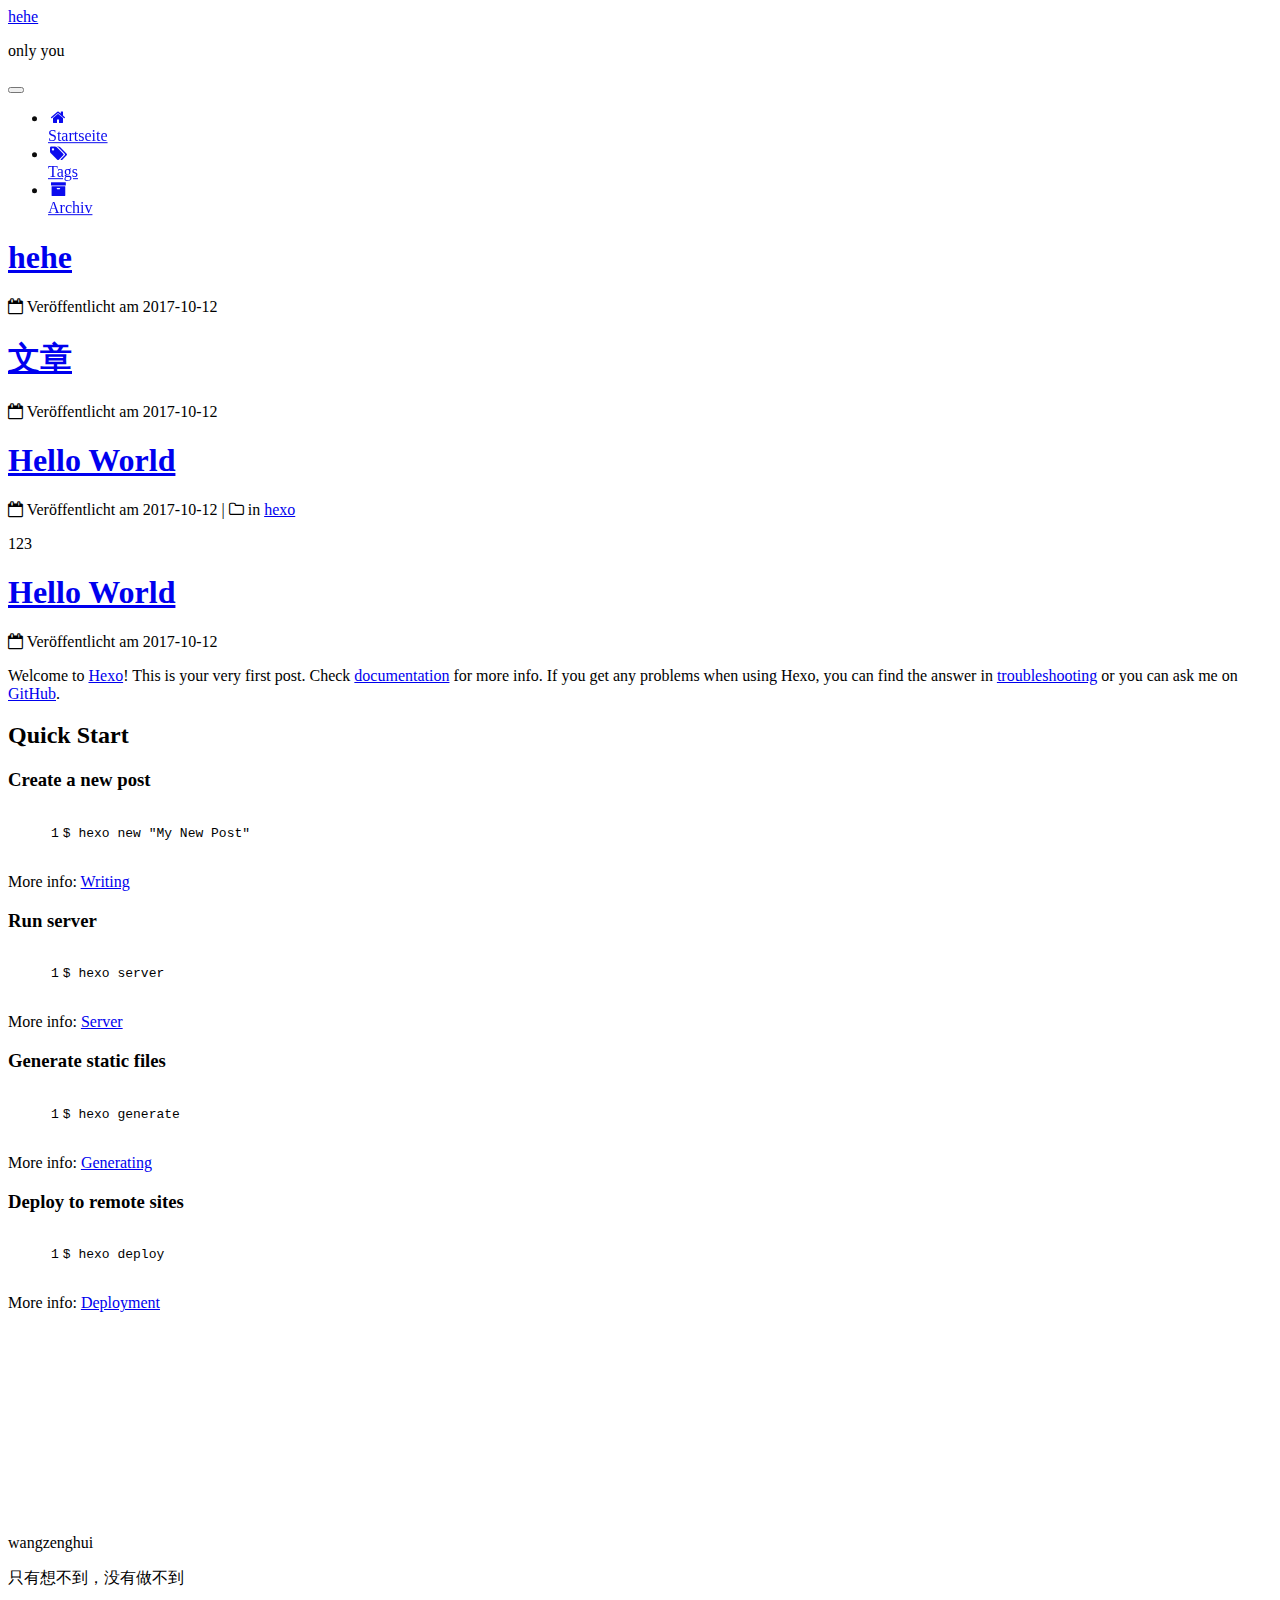
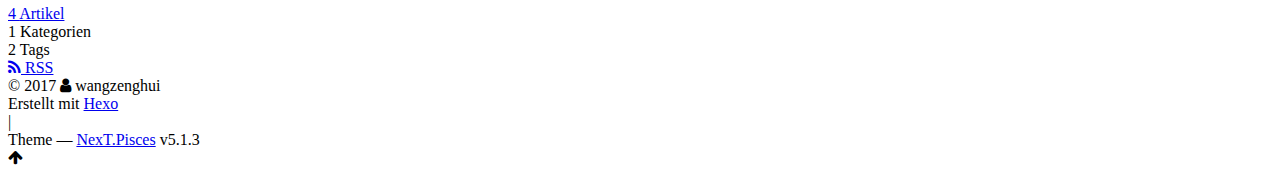
==== commit 3d1c5350: "Site updated: 2017-10-12 17:30:14" ====
--- a/index.html
+++ b/index.html
@@ -186,7 +186,7 @@
             
               <i class="menu-item-icon fa fa-fw fa-home"></i> <br />
             
-            Home
+            Startseite
           </a>
         </li>
       
@@ -206,7 +206,7 @@
             
               <i class="menu-item-icon fa fa-fw fa-archive"></i> <br />
             
-            Archives
+            Archiv
           </a>
         </li>
       
@@ -272,7 +272,7 @@
                 <i class="fa fa-calendar-o"></i>
               </span>
               
-                <span class="post-meta-item-text">Posted on</span>
+                <span class="post-meta-item-text">Veröffentlicht am</span>
               
               <time title="Post created" itemprop="dateCreated datePublished" datetime="2017-10-12T14:52:46+08:00">
                 2017-10-12
@@ -391,7 +391,7 @@
                 <i class="fa fa-calendar-o"></i>
               </span>
               
-                <span class="post-meta-item-text">Posted on</span>
+                <span class="post-meta-item-text">Veröffentlicht am</span>
               
               <time title="Post created" itemprop="dateCreated datePublished" datetime="2017-10-12T13:16:33+08:00">
                 2017-10-12
@@ -510,7 +510,7 @@
                 <i class="fa fa-calendar-o"></i>
               </span>
               
-                <span class="post-meta-item-text">Posted on</span>
+                <span class="post-meta-item-text">Veröffentlicht am</span>
               
               <time title="Post created" itemprop="dateCreated datePublished" datetime="2017-10-12T13:16:15+08:00">
                 2017-10-12
@@ -531,7 +531,7 @@
                 <i class="fa fa-folder-o"></i>
               </span>
               
-                <span class="post-meta-item-text">In</span>
+                <span class="post-meta-item-text">in</span>
               
               
                 <span itemprop="about" itemscope itemtype="http://schema.org/Thing">
@@ -652,7 +652,7 @@
                 <i class="fa fa-calendar-o"></i>
               </span>
               
-                <span class="post-meta-item-text">Posted on</span>
+                <span class="post-meta-item-text">Veröffentlicht am</span>
               
               <time title="Post created" itemprop="dateCreated datePublished" datetime="2017-10-12T11:20:34+08:00">
                 2017-10-12
@@ -785,7 +785,7 @@
                 <a href="/archives/">
               
                   <span class="site-state-item-count">4</span>
-                  <span class="site-state-item-name">posts</span>
+                  <span class="site-state-item-name">Artikel</span>
                 </a>
               </div>
             
@@ -796,7 +796,7 @@
               <div class="site-state-item site-state-categories">
                 
                   <span class="site-state-item-count">1</span>
-                  <span class="site-state-item-name">categories</span>
+                  <span class="site-state-item-name">Kategorien</span>
                 
               </div>
             
@@ -807,7 +807,7 @@
               <div class="site-state-item site-state-tags">
                 
                   <span class="site-state-item-count">2</span>
-                  <span class="site-state-item-name">tags</span>
+                  <span class="site-state-item-name">Tags</span>
                 
               </div>
             
@@ -862,7 +862,7 @@
 </div>
 
 
-  <div class="powered-by">Powered by <a class="theme-link" target="_blank" href="https://hexo.io">Hexo</a></div>
+  <div class="powered-by">Erstellt mit  <a class="theme-link" target="_blank" href="https://hexo.io">Hexo</a></div>
 
 
 
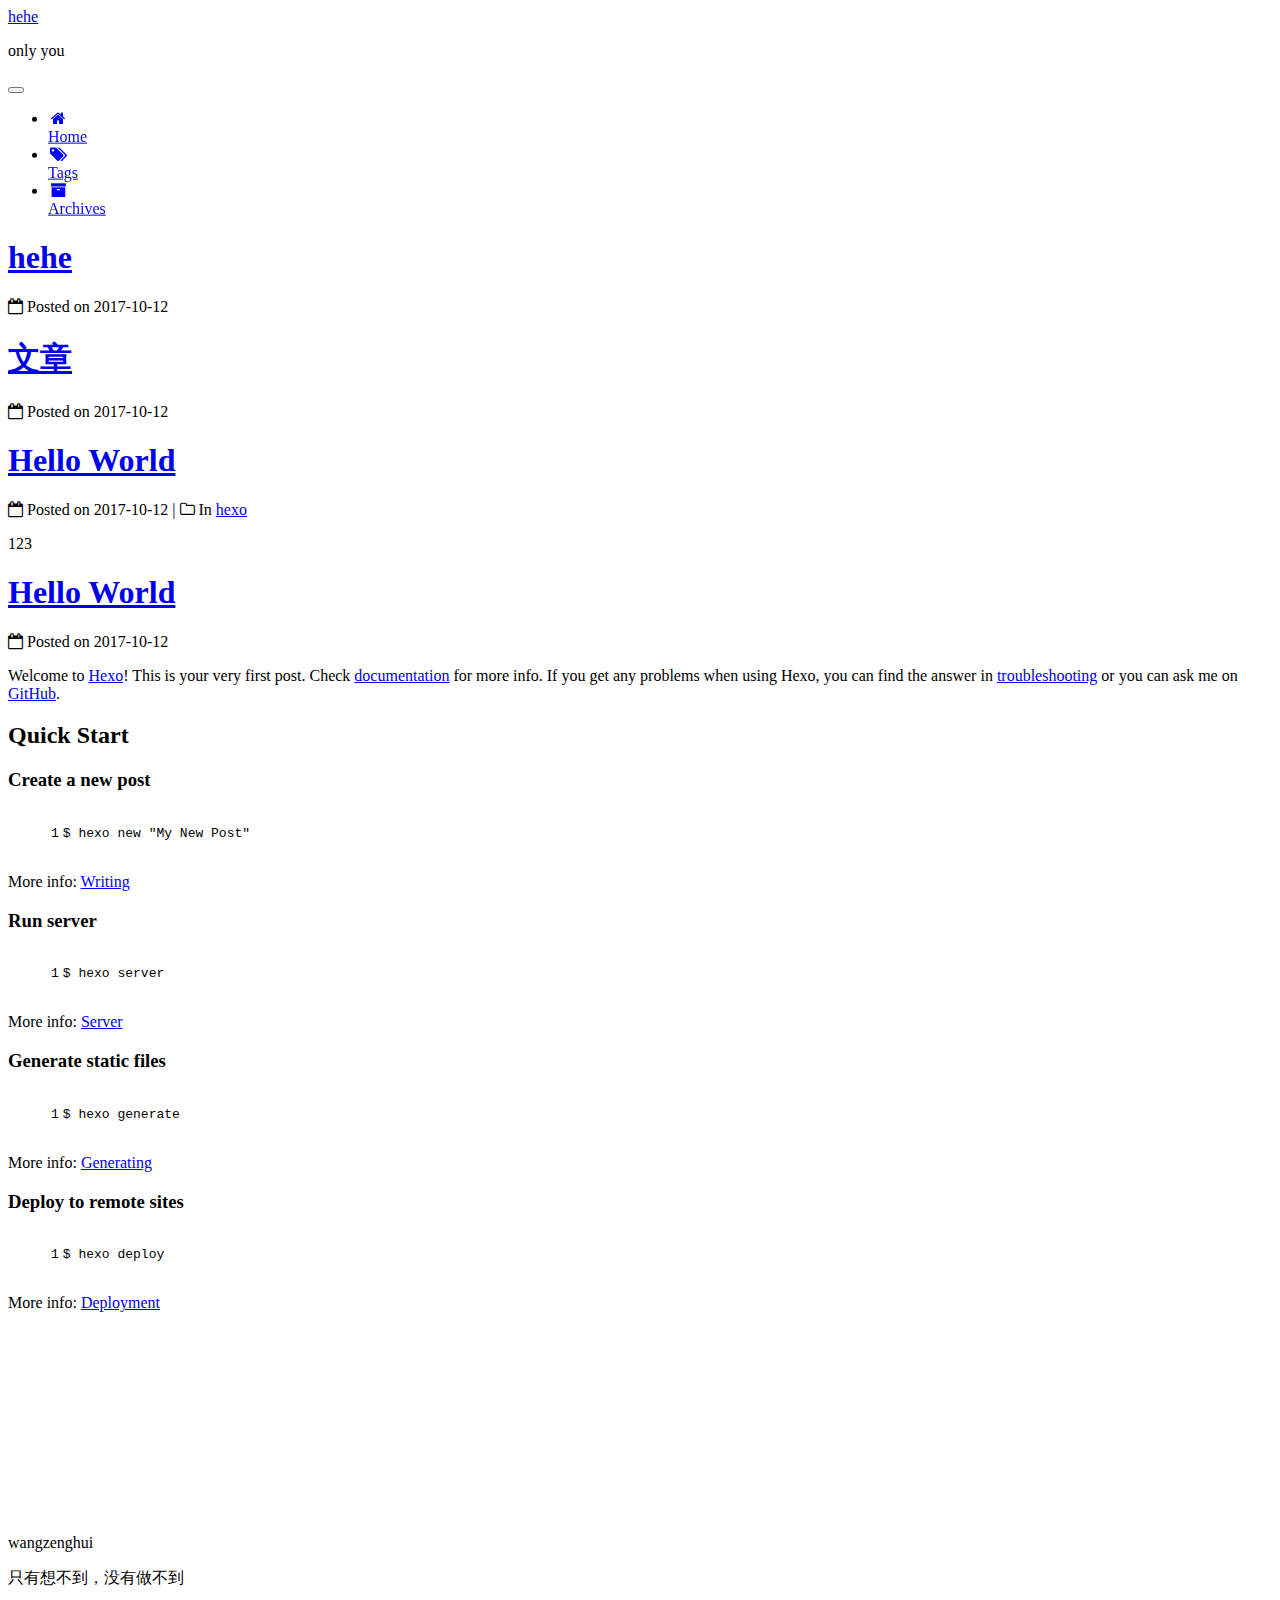
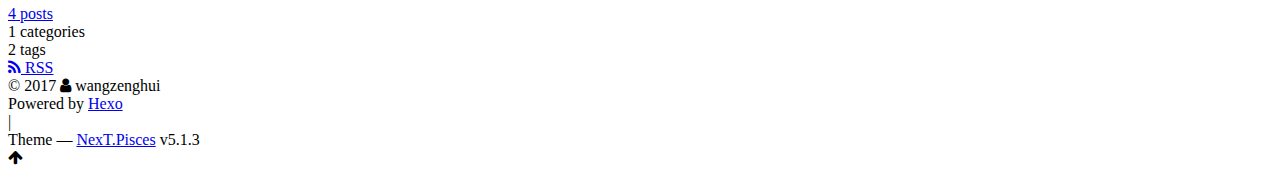
==== commit 396e3bce: "Site updated: 2017-10-12 17:52:22" ====
--- a/index.html
+++ b/index.html
@@ -186,7 +186,7 @@
             
               <i class="menu-item-icon fa fa-fw fa-home"></i> <br />
             
-            Startseite
+            Home
           </a>
         </li>
       
@@ -206,7 +206,7 @@
             
               <i class="menu-item-icon fa fa-fw fa-archive"></i> <br />
             
-            Archiv
+            Archives
           </a>
         </li>
       
@@ -272,7 +272,7 @@
                 <i class="fa fa-calendar-o"></i>
               </span>
               
-                <span class="post-meta-item-text">Veröffentlicht am</span>
+                <span class="post-meta-item-text">Posted on</span>
               
               <time title="Post created" itemprop="dateCreated datePublished" datetime="2017-10-12T14:52:46+08:00">
                 2017-10-12
@@ -391,7 +391,7 @@
                 <i class="fa fa-calendar-o"></i>
               </span>
               
-                <span class="post-meta-item-text">Veröffentlicht am</span>
+                <span class="post-meta-item-text">Posted on</span>
               
               <time title="Post created" itemprop="dateCreated datePublished" datetime="2017-10-12T13:16:33+08:00">
                 2017-10-12
@@ -510,7 +510,7 @@
                 <i class="fa fa-calendar-o"></i>
               </span>
               
-                <span class="post-meta-item-text">Veröffentlicht am</span>
+                <span class="post-meta-item-text">Posted on</span>
               
               <time title="Post created" itemprop="dateCreated datePublished" datetime="2017-10-12T13:16:15+08:00">
                 2017-10-12
@@ -531,7 +531,7 @@
                 <i class="fa fa-folder-o"></i>
               </span>
               
-                <span class="post-meta-item-text">in</span>
+                <span class="post-meta-item-text">In</span>
               
               
                 <span itemprop="about" itemscope itemtype="http://schema.org/Thing">
@@ -652,7 +652,7 @@
                 <i class="fa fa-calendar-o"></i>
               </span>
               
-                <span class="post-meta-item-text">Veröffentlicht am</span>
+                <span class="post-meta-item-text">Posted on</span>
               
               <time title="Post created" itemprop="dateCreated datePublished" datetime="2017-10-12T11:20:34+08:00">
                 2017-10-12
@@ -785,7 +785,7 @@
                 <a href="/archives/">
               
                   <span class="site-state-item-count">4</span>
-                  <span class="site-state-item-name">Artikel</span>
+                  <span class="site-state-item-name">posts</span>
                 </a>
               </div>
             
@@ -796,7 +796,7 @@
               <div class="site-state-item site-state-categories">
                 
                   <span class="site-state-item-count">1</span>
-                  <span class="site-state-item-name">Kategorien</span>
+                  <span class="site-state-item-name">categories</span>
                 
               </div>
             
@@ -807,7 +807,7 @@
               <div class="site-state-item site-state-tags">
                 
                   <span class="site-state-item-count">2</span>
-                  <span class="site-state-item-name">Tags</span>
+                  <span class="site-state-item-name">tags</span>
                 
               </div>
             
@@ -862,7 +862,7 @@
 </div>
 
 
-  <div class="powered-by">Erstellt mit  <a class="theme-link" target="_blank" href="https://hexo.io">Hexo</a></div>
+  <div class="powered-by">Powered by <a class="theme-link" target="_blank" href="https://hexo.io">Hexo</a></div>
 
 
 
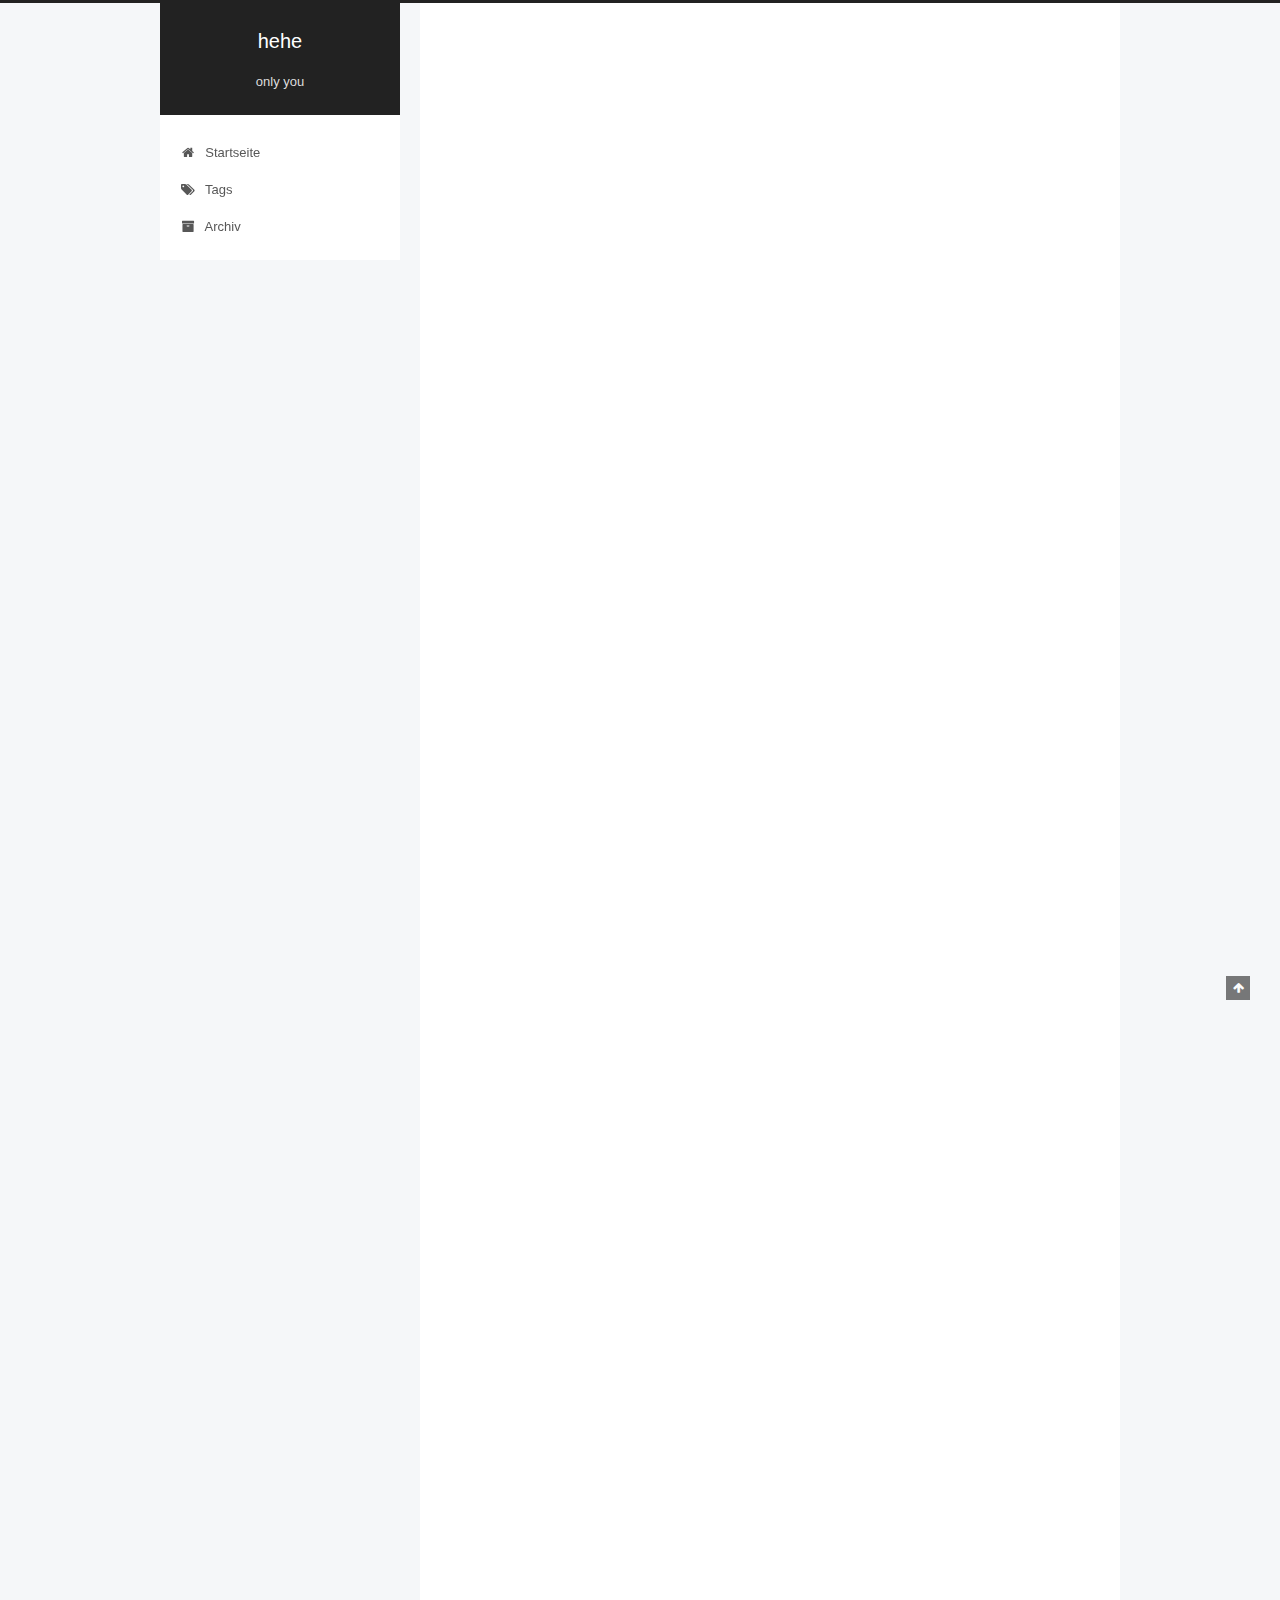
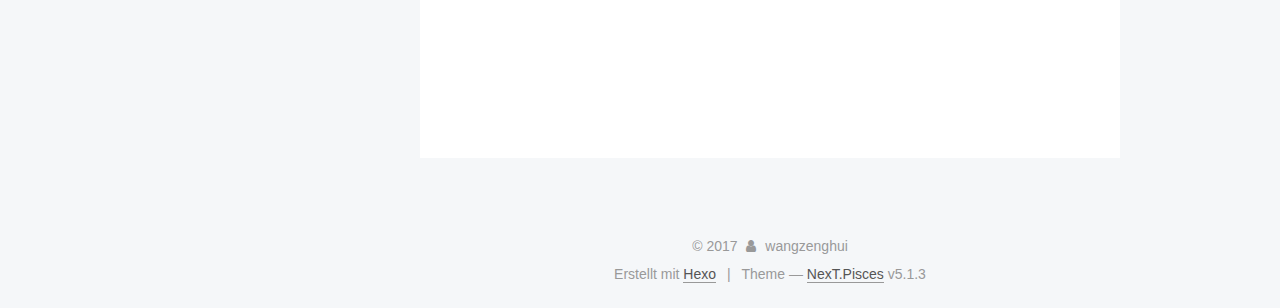
==== commit f9805e49: "Site updated: 2017-10-12 18:24:41" ====
--- a/index.html
+++ b/index.html
@@ -186,7 +186,7 @@
             
               <i class="menu-item-icon fa fa-fw fa-home"></i> <br />
             
-            Home
+            Startseite
           </a>
         </li>
       
@@ -206,7 +206,7 @@
             
               <i class="menu-item-icon fa fa-fw fa-archive"></i> <br />
             
-            Archives
+            Archiv
           </a>
         </li>
       
@@ -272,7 +272,7 @@
                 <i class="fa fa-calendar-o"></i>
               </span>
               
-                <span class="post-meta-item-text">Posted on</span>
+                <span class="post-meta-item-text">Veröffentlicht am</span>
               
               <time title="Post created" itemprop="dateCreated datePublished" datetime="2017-10-12T14:52:46+08:00">
                 2017-10-12
@@ -391,7 +391,7 @@
                 <i class="fa fa-calendar-o"></i>
               </span>
               
-                <span class="post-meta-item-text">Posted on</span>
+                <span class="post-meta-item-text">Veröffentlicht am</span>
               
               <time title="Post created" itemprop="dateCreated datePublished" datetime="2017-10-12T13:16:33+08:00">
                 2017-10-12
@@ -510,7 +510,7 @@
                 <i class="fa fa-calendar-o"></i>
               </span>
               
-                <span class="post-meta-item-text">Posted on</span>
+                <span class="post-meta-item-text">Veröffentlicht am</span>
               
               <time title="Post created" itemprop="dateCreated datePublished" datetime="2017-10-12T13:16:15+08:00">
                 2017-10-12
@@ -531,7 +531,7 @@
                 <i class="fa fa-folder-o"></i>
               </span>
               
-                <span class="post-meta-item-text">In</span>
+                <span class="post-meta-item-text">in</span>
               
               
                 <span itemprop="about" itemscope itemtype="http://schema.org/Thing">
@@ -652,7 +652,7 @@
                 <i class="fa fa-calendar-o"></i>
               </span>
               
-                <span class="post-meta-item-text">Posted on</span>
+                <span class="post-meta-item-text">Veröffentlicht am</span>
               
               <time title="Post created" itemprop="dateCreated datePublished" datetime="2017-10-12T11:20:34+08:00">
                 2017-10-12
@@ -785,7 +785,7 @@
                 <a href="/archives/">
               
                   <span class="site-state-item-count">4</span>
-                  <span class="site-state-item-name">posts</span>
+                  <span class="site-state-item-name">Artikel</span>
                 </a>
               </div>
             
@@ -796,7 +796,7 @@
               <div class="site-state-item site-state-categories">
                 
                   <span class="site-state-item-count">1</span>
-                  <span class="site-state-item-name">categories</span>
+                  <span class="site-state-item-name">Kategorien</span>
                 
               </div>
             
@@ -807,7 +807,7 @@
               <div class="site-state-item site-state-tags">
                 
                   <span class="site-state-item-count">2</span>
-                  <span class="site-state-item-name">tags</span>
+                  <span class="site-state-item-name">Tags</span>
                 
               </div>
             
@@ -862,7 +862,7 @@
 </div>
 
 
-  <div class="powered-by">Powered by <a class="theme-link" target="_blank" href="https://hexo.io">Hexo</a></div>
+  <div class="powered-by">Erstellt mit  <a class="theme-link" target="_blank" href="https://hexo.io">Hexo</a></div>
 
 
 
--- a/css/main.css
+++ b/css/main.css
@@ -0,0 +1,2993 @@
+/* normalize.css v3.0.2 | MIT License | git.io/normalize */
+html {
+  font-family: sans-serif; /* 1 */
+  -ms-text-size-adjust: 100%; /* 2 */
+  -webkit-text-size-adjust: 100%; /* 2 */
+}
+body {
+  margin: 0;
+}
+article,
+aside,
+details,
+figcaption,
+figure,
+footer,
+header,
+hgroup,
+main,
+menu,
+nav,
+section,
+summary {
+  display: block;
+}
+audio,
+canvas,
+progress,
+video {
+  display: inline-block; /* 1 */
+  vertical-align: baseline; /* 2 */
+}
+audio:not([controls]) {
+  display: none;
+  height: 0;
+}
+[hidden],
+template {
+  display: none;
+}
+a {
+  background-color: transparent;
+}
+a:active,
+a:hover {
+  outline: 0;
+}
+abbr[title] {
+  border-bottom: 1px dotted;
+}
+b,
+strong {
+  font-weight: bold;
+}
+dfn {
+  font-style: italic;
+}
+h1 {
+  font-size: 2em;
+  margin: 0.67em 0;
+}
+mark {
+  background: #ff0;
+  color: #000;
+}
+small {
+  font-size: 80%;
+}
+sub,
+sup {
+  font-size: 75%;
+  line-height: 0;
+  position: relative;
+  vertical-align: baseline;
+}
+sup {
+  top: -0.5em;
+}
+sub {
+  bottom: -0.25em;
+}
+img {
+  border: 0;
+}
+svg:not(:root) {
+  overflow: hidden;
+}
+figure {
+  margin: 1em 40px;
+}
+hr {
+  -moz-box-sizing: content-box;
+  box-sizing: content-box;
+  height: 0;
+}
+pre {
+  overflow: auto;
+}
+code,
+kbd,
+pre,
+samp {
+  font-family: monospace, monospace;
+  font-size: 1em;
+}
+button,
+input,
+optgroup,
+select,
+textarea {
+  color: inherit; /* 1 */
+  font: inherit; /* 2 */
+  margin: 0; /* 3 */
+}
+button {
+  overflow: visible;
+}
+button,
+select {
+  text-transform: none;
+}
+button,
+html input[type="button"],
+input[type="reset"],
+input[type="submit"] {
+  -webkit-appearance: button; /* 2 */
+  cursor: pointer; /* 3 */
+}
+button[disabled],
+html input[disabled] {
+  cursor: default;
+}
+button::-moz-focus-inner,
+input::-moz-focus-inner {
+  border: 0;
+  padding: 0;
+}
+input {
+  line-height: normal;
+}
+input[type="checkbox"],
+input[type="radio"] {
+  box-sizing: border-box; /* 1 */
+  padding: 0; /* 2 */
+}
+input[type="number"]::-webkit-inner-spin-button,
+input[type="number"]::-webkit-outer-spin-button {
+  height: auto;
+}
+input[type="search"] {
+  -webkit-appearance: textfield; /* 1 */
+  -moz-box-sizing: content-box;
+  -webkit-box-sizing: content-box; /* 2 */
+  box-sizing: content-box;
+}
+input[type="search"]::-webkit-search-cancel-button,
+input[type="search"]::-webkit-search-decoration {
+  -webkit-appearance: none;
+}
+fieldset {
+  border: 1px solid #c0c0c0;
+  margin: 0 2px;
+  padding: 0.35em 0.625em 0.75em;
+}
+legend {
+  border: 0; /* 1 */
+  padding: 0; /* 2 */
+}
+textarea {
+  overflow: auto;
+}
+optgroup {
+  font-weight: bold;
+}
+table {
+  border-collapse: collapse;
+  border-spacing: 0;
+}
+td,
+th {
+  padding: 0;
+}
+::selection {
+  background: #262a30;
+  color: #fff;
+}
+body {
+  position: relative;
+  font-family: 'Lato', "PingFang SC", "Microsoft YaHei", sans-serif;
+  font-size: 14px;
+  line-height: 2;
+  color: #555;
+  background: #f5f7f9;
+}
+@media (max-width: 767px) {
+  body {
+    padding-right: 0 !important;
+  }
+}
+@media (min-width: 768px) and (max-width: 991px) {
+  body {
+    padding-right: 0 !important;
+  }
+}
+@media (min-width: 1600px) {
+  body {
+    font-size: 16px;
+  }
+}
+h1,
+h2,
+h3,
+h4,
+h5,
+h6 {
+  margin: 0;
+  padding: 0;
+  font-weight: bold;
+  line-height: 1.5;
+  font-family: 'Lato', "PingFang SC", "Microsoft YaHei", sans-serif;
+}
+h2,
+h3,
+h4,
+h5,
+h6 {
+  margin: 20px 0 15px;
+}
+h1 {
+  font-size: 22px;
+}
+@media (max-width: 767px) {
+  h1 {
+    font-size: 18px;
+  }
+}
+h2 {
+  font-size: 20px;
+}
+@media (max-width: 767px) {
+  h2 {
+    font-size: 16px;
+  }
+}
+h3 {
+  font-size: 18px;
+}
+@media (max-width: 767px) {
+  h3 {
+    font-size: 14px;
+  }
+}
+h4 {
+  font-size: 16px;
+}
+@media (max-width: 767px) {
+  h4 {
+    font-size: 12px;
+  }
+}
+h5 {
+  font-size: 14px;
+}
+@media (max-width: 767px) {
+  h5 {
+    font-size: 10px;
+  }
+}
+h6 {
+  font-size: 12px;
+}
+@media (max-width: 767px) {
+  h6 {
+    font-size: 8px;
+  }
+}
+p {
+  margin: 0 0 20px 0;
+}
+a {
+  color: #555;
+  text-decoration: none;
+  outline: none;
+  border-bottom: 1px solid #999;
+  word-wrap: break-word;
+}
+a:hover {
+  color: #222;
+  border-bottom-color: #222;
+}
+blockquote {
+  margin: 0;
+  padding: 0;
+}
+img {
+  display: block;
+  margin: auto;
+  max-width: 100%;
+  height: auto;
+}
+hr {
+  margin: 40px 0;
+  height: 3px;
+  border: none;
+  background-color: #ddd;
+  background-image: repeating-linear-gradient(-45deg, #fff, #fff 4px, transparent 4px, transparent 8px);
+}
+blockquote {
+  padding: 0 15px;
+  color: #666;
+  border-left: 4px solid #ddd;
+}
+blockquote cite::before {
+  content: "-";
+  padding: 0 5px;
+}
+dt {
+  font-weight: 700;
+}
+dd {
+  margin: 0;
+  padding: 0;
+}
+kbd {
+  border: 1px solid #ccc;
+  border-radius: 0.2em;
+  box-shadow: 0.1em 0.1em 0.2em rgba(0,0,0,0.1);
+  background-color: #f9f9f9;
+  font-family: inherit;
+  background-image: -webkit-linear-gradient(top, #eee, #fff, #eee);
+  padding: 0.1em 0.3em;
+  white-space: nowrap;
+}
+.text-left {
+  text-align: left;
+}
+.text-center {
+  text-align: center;
+}
+.text-right {
+  text-align: right;
+}
+.text-justify {
+  text-align: justify;
+}
+.text-nowrap {
+  white-space: nowrap;
+}
+.text-lowercase {
+  text-transform: lowercase;
+}
+.text-uppercase {
+  text-transform: uppercase;
+}
+.text-capitalize {
+  text-transform: capitalize;
+}
+.center-block {
+  display: block;
+  margin-left: auto;
+  margin-right: auto;
+}
+.clearfix:before,
+.clearfix:after {
+  content: " ";
+  display: table;
+}
+.clearfix:after {
+  clear: both;
+}
+.pullquote {
+  width: 45%;
+}
+.pullquote.left {
+  float: left;
+  margin-left: 5px;
+  margin-right: 10px;
+}
+.pullquote.right {
+  float: right;
+  margin-left: 10px;
+  margin-right: 5px;
+}
+.affix.affix.affix {
+  position: fixed;
+}
+.translation {
+  margin-top: -20px;
+  font-size: 14px;
+  color: #999;
+}
+.scrollbar-measure {
+  width: 100px;
+  height: 100px;
+  overflow: scroll;
+  position: absolute;
+  top: -9999px;
+}
+.use-motion .motion-element {
+  opacity: 0;
+}
+table {
+  margin: 20px 0;
+  width: 100%;
+  border-collapse: collapse;
+  border-spacing: 0;
+  border: 1px solid #ddd;
+  font-size: 14px;
+  table-layout: fixed;
+  word-wrap: break-all;
+}
+table>tbody>tr:nth-of-type(odd) {
+  background-color: #f9f9f9;
+}
+table>tbody>tr:hover {
+  background-color: #f5f5f5;
+}
+caption,
+th,
+td {
+  padding: 8px;
+  text-align: left;
+  vertical-align: middle;
+  font-weight: normal;
+}
+th,
+td {
+  border-bottom: 3px solid #ddd;
+  border-right: 1px solid #eee;
+}
+th {
+  padding-bottom: 10px;
+  font-weight: 700;
+}
+td {
+  border-bottom-width: 1px;
+}
+html,
+body {
+  height: 100%;
+}
+.container {
+  position: relative;
+  min-height: 100%;
+}
+.header-inner {
+  margin: 0 auto;
+  padding: 100px 0 70px;
+  width: 700px;
+}
+@media (min-width: 1600px) {
+  .container .header-inner {
+    width: 900px;
+  }
+}
+.main {
+  padding-bottom: 150px;
+}
+.main-inner {
+  margin: 0 auto;
+  width: 700px;
+}
+@media (min-width: 1600px) {
+  .container .main-inner {
+    width: 900px;
+  }
+}
+.footer {
+  position: absolute;
+  left: 0;
+  bottom: 0;
+  width: 100%;
+  min-height: 50px;
+}
+.footer-inner {
+  box-sizing: border-box;
+  margin: 20px auto;
+  width: 700px;
+}
+@media (min-width: 1600px) {
+  .container .footer-inner {
+    width: 900px;
+  }
+}
+pre,
+.highlight {
+  overflow: auto;
+  margin: 20px 0;
+  padding: 0;
+  font-size: 13px;
+  color: #4d4d4c;
+  background: #f7f7f7;
+  line-height: 1.6;
+}
+pre,
+code {
+  font-family: consolas, Menlo, "PingFang SC", "Microsoft YaHei", monospace;
+}
+code {
+  padding: 2px 4px;
+  word-wrap: break-word;
+  color: #555;
+  background: #eee;
+  border-radius: 3px;
+  font-size: 13px;
+}
+pre {
+  padding: 10px;
+}
+pre code {
+  padding: 0;
+  color: #4d4d4c;
+  background: none;
+  text-shadow: none;
+}
+.highlight {
+  border-radius: 1px;
+}
+.highlight pre {
+  border: none;
+  margin: 0;
+  padding: 10px 0;
+}
+.highlight table {
+  margin: 0;
+  width: auto;
+  border: none;
+}
+.highlight td {
+  border: none;
+  padding: 0;
+}
+.highlight figcaption {
+  font-size: 1em;
+  color: #4d4d4c;
+  line-height: 1em;
+  margin-bottom: 1em;
+}
+.highlight figcaption:before,
+.highlight figcaption:after {
+  content: " ";
+  display: table;
+}
+.highlight figcaption:after {
+  clear: both;
+}
+.highlight figcaption a {
+  float: right;
+  color: #4d4d4c;
+}
+.highlight figcaption a:hover {
+  border-bottom-color: #4d4d4c;
+}
+.highlight .gutter pre {
+  padding-left: 10px;
+  padding-right: 10px;
+  color: #869194;
+  text-align: right;
+  background-color: #eff2f3;
+}
+.highlight .code pre {
+  width: 100%;
+  padding-left: 10px;
+  padding-right: 10px;
+  background-color: #f7f7f7;
+}
+.highlight .line {
+  height: 20px;
+}
+.gutter {
+  -webkit-user-select: none;
+  -moz-user-select: none;
+  -ms-user-select: none;
+  user-select: none;
+}
+.gist table {
+  width: auto;
+}
+.gist table td {
+  border: none;
+}
+pre .deletion {
+  background: #fdd;
+}
+pre .addition {
+  background: #dfd;
+}
+pre .meta {
+  color: #8959a8;
+}
+pre .comment {
+  color: #8e908c;
+}
+pre .variable,
+pre .attribute,
+pre .tag,
+pre .regexp,
+pre .ruby .constant,
+pre .xml .tag .title,
+pre .xml .pi,
+pre .xml .doctype,
+pre .html .doctype,
+pre .css .id,
+pre .css .class,
+pre .css .pseudo {
+  color: #c82829;
+}
+pre .number,
+pre .preprocessor,
+pre .built_in,
+pre .literal,
+pre .params,
+pre .constant,
+pre .command {
+  color: #f5871f;
+}
+pre .ruby .class .title,
+pre .css .rules .attribute,
+pre .string,
+pre .value,
+pre .inheritance,
+pre .header,
+pre .ruby .symbol,
+pre .xml .cdata,
+pre .special,
+pre .number,
+pre .formula {
+  color: #718c00;
+}
+pre .title,
+pre .css .hexcolor {
+  color: #3e999f;
+}
+pre .function,
+pre .python .decorator,
+pre .python .title,
+pre .ruby .function .title,
+pre .ruby .title .keyword,
+pre .perl .sub,
+pre .javascript .title,
+pre .coffeescript .title {
+  color: #4271ae;
+}
+pre .keyword,
+pre .javascript .function {
+  color: #8959a8;
+}
+.full-image.full-image.full-image {
+  border: none;
+  max-width: 100%;
+  width: auto;
+  margin: 20px auto;
+}
+@media (min-width: 992px) {
+  .full-image.full-image.full-image {
+    max-width: none;
+    width: 118%;
+    margin: 0 -9%;
+  }
+}
+.blockquote-center,
+.page-home .post-type-quote blockquote,
+.page-post-detail .post-type-quote blockquote {
+  position: relative;
+  margin: 40px 0;
+  padding: 0;
+  border-left: none;
+  text-align: center;
+}
+.blockquote-center::before,
+.page-home .post-type-quote blockquote::before,
+.page-post-detail .post-type-quote blockquote::before,
+.blockquote-center::after,
+.page-home .post-type-quote blockquote::after,
+.page-post-detail .post-type-quote blockquote::after {
+  position: absolute;
+  content: ' ';
+  display: block;
+  width: 100%;
+  height: 24px;
+  opacity: 0.2;
+  background-repeat: no-repeat;
+  background-position: 0 -6px;
+  background-size: 22px 22px;
+}
+.blockquote-center::before,
+.page-home .post-type-quote blockquote::before,
+.page-post-detail .post-type-quote blockquote::before {
+  top: -20px;
+  background-image: url("../images/quote-l.svg");
+  border-top: 1px solid #ccc;
+}
+.blockquote-center::after,
+.page-home .post-type-quote blockquote::after,
+.page-post-detail .post-type-quote blockquote::after {
+  bottom: -20px;
+  background-image: url("../images/quote-r.svg");
+  border-bottom: 1px solid #ccc;
+  background-position: 100% 8px;
+}
+.blockquote-center p,
+.page-home .post-type-quote blockquote p,
+.page-post-detail .post-type-quote blockquote p,
+.blockquote-center div,
+.page-home .post-type-quote blockquote div,
+.page-post-detail .post-type-quote blockquote div {
+  text-align: center;
+}
+.post .post-body .group-picture img {
+  box-sizing: border-box;
+  padding: 0 3px;
+  border: none;
+}
+.post .group-picture-row {
+  overflow: hidden;
+  margin-top: 6px;
+}
+.post .group-picture-row:first-child {
+  margin-top: 0;
+}
+.post .group-picture-column {
+  float: left;
+}
+.page-post-detail .post-body .group-picture-column {
+  float: none;
+  margin-top: 10px;
+  width: auto !important;
+}
+.page-post-detail .post-body .group-picture-column img {
+  margin: 0 auto;
+}
+.page-archive .group-picture-container {
+  overflow: hidden;
+}
+.page-archive .group-picture-row {
+  float: left;
+}
+.page-archive .group-picture-row:first-child {
+  margin-top: 6px;
+}
+.page-archive .group-picture-column {
+  max-width: 150px;
+  max-height: 150px;
+}
+.post-body .note {
+  position: relative;
+  padding: 15px;
+  margin-bottom: 20px;
+  border: 1px solid #eee;
+  border-left-width: 5px;
+  border-radius: 3px;
+}
+.post-body .note h2,
+.post-body .note h3,
+.post-body .note h4,
+.post-body .note h5,
+.post-body .note h6 {
+  margin-top: 0;
+  margin-bottom: 0;
+  border-bottom: initial;
+  padding-top: 0 !important;
+}
+.post-body .note p:first-child,
+.post-body .note ul:first-child,
+.post-body .note ol:first-child,
+.post-body .note table:first-child,
+.post-body .note pre:first-child,
+.post-body .note blockquote:first-child {
+  margin-top: 0;
+}
+.post-body .note p:last-child,
+.post-body .note ul:last-child,
+.post-body .note ol:last-child,
+.post-body .note table:last-child,
+.post-body .note pre:last-child,
+.post-body .note blockquote:last-child {
+  margin-bottom: 0;
+}
+.post-body .note.default {
+  border-left-color: #777;
+}
+.post-body .note.default h2,
+.post-body .note.default h3,
+.post-body .note.default h4,
+.post-body .note.default h5,
+.post-body .note.default h6 {
+  color: #777;
+}
+.post-body .note.primary {
+  border-left-color: #6f42c1;
+}
+.post-body .note.primary h2,
+.post-body .note.primary h3,
+.post-body .note.primary h4,
+.post-body .note.primary h5,
+.post-body .note.primary h6 {
+  color: #6f42c1;
+}
+.post-body .note.info {
+  border-left-color: #428bca;
+}
+.post-body .note.info h2,
+.post-body .note.info h3,
+.post-body .note.info h4,
+.post-body .note.info h5,
+.post-body .note.info h6 {
+  color: #428bca;
+}
+.post-body .note.success {
+  border-left-color: #5cb85c;
+}
+.post-body .note.success h2,
+.post-body .note.success h3,
+.post-body .note.success h4,
+.post-body .note.success h5,
+.post-body .note.success h6 {
+  color: #5cb85c;
+}
+.post-body .note.warning {
+  border-left-color: #f0ad4e;
+}
+.post-body .note.warning h2,
+.post-body .note.warning h3,
+.post-body .note.warning h4,
+.post-body .note.warning h5,
+.post-body .note.warning h6 {
+  color: #f0ad4e;
+}
+.post-body .note.danger {
+  border-left-color: #d9534f;
+}
+.post-body .note.danger h2,
+.post-body .note.danger h3,
+.post-body .note.danger h4,
+.post-body .note.danger h5,
+.post-body .note.danger h6 {
+  color: #d9534f;
+}
+.post-body .label {
+  display: inline;
+  padding: 0 2px;
+  white-space: nowrap;
+}
+.post-body .label.default {
+  background-color: #f0f0f0;
+}
+.post-body .label.primary {
+  background-color: #efe6f7;
+}
+.post-body .label.info {
+  background-color: #e5f2f8;
+}
+.post-body .label.success {
+  background-color: #e7f4e9;
+}
+.post-body .label.warning {
+  background-color: #fcf6e1;
+}
+.post-body .label.danger {
+  background-color: #fae8eb;
+}
+.post-body .tabs {
+  position: relative;
+  display: block;
+  margin-bottom: 20px;
+  padding-top: 10px;
+}
+.post-body .tabs ul.nav-tabs {
+  margin: 0;
+  padding: 0;
+  display: flex;
+  margin-bottom: -1px;
+}
+@media (max-width: 413px) {
+  .post-body .tabs ul.nav-tabs {
+    display: block;
+    margin-bottom: 5px;
+  }
+}
+.post-body .tabs ul.nav-tabs li.tab {
+  list-style-type: none !important;
+  margin: 0 0.25em 0 0;
+  border-top: 3px solid transparent;
+  border-left: 1px solid transparent;
+  border-right: 1px solid transparent;
+}
+@media (max-width: 413px) {
+  .post-body .tabs ul.nav-tabs li.tab {
+    margin: initial;
+    border-top: 1px solid transparent;
+    border-left: 3px solid transparent;
+    border-right: 1px solid transparent;
+    border-bottom: 1px solid transparent;
+  }
+}
+.post-body .tabs ul.nav-tabs li.tab a {
+  outline: 0;
+  border-bottom: initial;
+  display: block;
+  line-height: 1.8em;
+  padding: 0.25em 0.75em;
+  transition-duration: 0.2s;
+  transition-timing-function: ease-out;
+  transition-delay: 0s;
+}
+.post-body .tabs ul.nav-tabs li.tab a i {
+  width: 1.285714285714286em;
+}
+.post-body .tabs ul.nav-tabs li.tab.active {
+  border-top: 3px solid #fc6423;
+  border-left: 1px solid #ddd;
+  border-right: 1px solid #ddd;
+  background-color: #fff;
+}
+@media (max-width: 413px) {
+  .post-body .tabs ul.nav-tabs li.tab.active {
+    border-top: 1px solid #ddd;
+    border-left: 3px solid #fc6423;
+    border-right: 1px solid #ddd;
+    border-bottom: 1px solid #ddd;
+  }
+}
+.post-body .tabs ul.nav-tabs li.tab.active a {
+  cursor: default;
+  color: #555;
+}
+.post-body .tabs .tab-content {
+  background-color: #fff;
+}
+.post-body .tabs .tab-content .tab-pane {
+  border: 1px solid #ddd;
+  padding: 20px 20px 0 20px;
+}
+.post-body .tabs .tab-content .tab-pane:not(.active) {
+  display: none !important;
+}
+.post-body .tabs .tab-content .tab-pane.active {
+  display: block !important;
+}
+.btn {
+  display: inline-block;
+  padding: 0 20px;
+  font-size: 14px;
+  color: #555;
+  background: #fff;
+  border: 2px solid #555;
+  text-decoration: none;
+  border-radius: 2px;
+  transition-property: background-color;
+  transition-duration: 0.2s;
+  transition-timing-function: ease-in-out;
+  transition-delay: 0s;
+  line-height: 2;
+}
+.btn:hover {
+  border-color: #222;
+  color: #fff;
+  background: #222;
+}
+.btn +.btn {
+  margin: 0 0 8px 8px;
+}
+.btn .fa-fw {
+  width: 1.285714285714286em;
+  text-align: left;
+}
+.btn-bar {
+  display: block;
+  width: 22px;
+  height: 2px;
+  background: #555;
+  border-radius: 1px;
+}
+.btn-bar+.btn-bar {
+  margin-top: 4px;
+}
+.pagination {
+  margin: 120px 0 40px;
+  text-align: center;
+  border-top: 1px solid #eee;
+}
+.page-number-basic,
+.pagination .prev,
+.pagination .next,
+.pagination .page-number,
+.pagination .space {
+  display: inline-block;
+  position: relative;
+  top: -1px;
+  margin: 0 10px;
+  padding: 0 11px;
+}
+@media (max-width: 767px) {
+  .page-number-basic,
+  .pagination .prev,
+  .pagination .next,
+  .pagination .page-number,
+  .pagination .space {
+    margin: 0 5px;
+  }
+}
+.pagination .prev,
+.pagination .next,
+.pagination .page-number {
+  border-bottom: 0;
+  border-top: 1px solid #eee;
+  transition-property: border-color;
+  transition-duration: 0.2s;
+  transition-timing-function: ease-in-out;
+  transition-delay: 0s;
+}
+.pagination .prev:hover,
+.pagination .next:hover,
+.pagination .page-number:hover {
+  border-top-color: #222;
+}
+.pagination .space {
+  padding: 0;
+  margin: 0;
+}
+.pagination .prev {
+  margin-left: 0;
+}
+.pagination .next {
+  margin-right: 0;
+}
+.pagination .page-number.current {
+  color: #fff;
+  background: #ccc;
+  border-top-color: #ccc;
+}
+@media (max-width: 767px) {
+  .pagination {
+    border-top: none;
+  }
+  .pagination .prev,
+  .pagination .next,
+  .pagination .page-number {
+    margin-bottom: 10px;
+    border-top: 0;
+    border-bottom: 1px solid #eee;
+    padding: 0 10px;
+  }
+  .pagination .prev:hover,
+  .pagination .next:hover,
+  .pagination .page-number:hover {
+    border-bottom-color: #222;
+  }
+}
+.comments {
+  margin: 60px 20px 0;
+}
+.tag-cloud {
+  text-align: center;
+}
+.tag-cloud a {
+  display: inline-block;
+  margin: 10px;
+}
+.back-to-top {
+  box-sizing: border-box;
+  position: fixed;
+  bottom: -100px;
+  right: 30px;
+  z-index: 1050;
+  padding: 0 6px;
+  width: 24px;
+  background: #222;
+  font-size: 12px;
+  opacity: 0.6;
+  color: #fff;
+  cursor: pointer;
+  text-align: center;
+  -webkit-transform: translateZ(0);
+  transition-property: bottom;
+  transition-duration: 0.2s;
+  transition-timing-function: ease-in-out;
+  transition-delay: 0s;
+}
+@media (min-width: 768px) and (max-width: 991px) {
+  .back-to-top {
+    display: none !important;
+  }
+}
+@media (max-width: 767px) {
+  .back-to-top {
+    display: none !important;
+  }
+}
+.back-to-top.back-to-top-on {
+  bottom: 30px;
+}
+.header {
+  background: transparent;
+}
+.header-inner {
+  position: relative;
+}
+.headband {
+  height: 3px;
+  background: #222;
+}
+.site-meta {
+  margin: 0;
+  text-align: center;
+}
+@media (max-width: 767px) {
+  .site-meta {
+    text-align: center;
+  }
+}
+.brand {
+  position: relative;
+  display: inline-block;
+  padding: 0 40px;
+  color: #fff;
+  background: #222;
+  border-bottom: none;
+}
+.brand:hover {
+  color: #fff;
+}
+.logo {
+  display: inline-block;
+  margin-right: 5px;
+  line-height: 36px;
+  vertical-align: top;
+}
+.site-title {
+  display: inline-block;
+  vertical-align: top;
+  line-height: 36px;
+  font-size: 20px;
+  font-weight: normal;
+  font-family: 'Lato', "PingFang SC", "Microsoft YaHei", sans-serif;
+}
+.site-subtitle {
+  margin-top: 10px;
+  font-size: 13px;
+  color: #ddd;
+}
+.use-motion .brand {
+  opacity: 0;
+}
+.use-motion .logo,
+.use-motion .site-title,
+.use-motion .site-subtitle {
+  opacity: 0;
+  position: relative;
+  top: -10px;
+}
+.site-nav-toggle {
+  display: none;
+  position: absolute;
+  top: 10px;
+  left: 10px;
+}
+@media (max-width: 767px) {
+  .site-nav-toggle {
+    display: block;
+  }
+}
+.site-nav-toggle button {
+  margin-top: 2px;
+  padding: 9px 10px;
+  background: transparent;
+  border: none;
+}
+@media (max-width: 767px) {
+  .site-nav {
+    display: none;
+    margin: 0 -10px;
+    padding: 0 10px;
+    clear: both;
+    border-top: 1px solid #ddd;
+  }
+}
+@media (min-width: 768px) and (max-width: 991px) {
+  .site-nav {
+    display: block !important;
+  }
+}
+@media (min-width: 992px) {
+  .site-nav {
+    display: block !important;
+  }
+}
+.menu {
+  margin-top: 20px;
+  padding-left: 0;
+  text-align: center;
+}
+.menu .menu-item {
+  display: inline-block;
+  margin: 0 10px;
+  list-style: none;
+}
+@media screen and (max-width: 767px) {
+  .menu .menu-item {
+    margin-top: 10px;
+  }
+}
+.menu .menu-item a {
+  display: block;
+  font-size: 13px;
+  line-height: inherit;
+  border-bottom: 1px solid transparent;
+  transition-property: border-color;
+  transition-duration: 0.2s;
+  transition-timing-function: ease-in-out;
+  transition-delay: 0s;
+}
+.menu .menu-item a:hover,
+.menu-item-active a {
+  border-bottom-color: #222;
+}
+.menu .menu-item .fa {
+  margin-right: 5px;
+}
+.use-motion .menu-item {
+  opacity: 0;
+}
+.post-body {
+  font-family: 'Lato', "PingFang SC", "Microsoft YaHei", sans-serif;
+}
+@media (max-width: 767px) {
+  .post-body {
+    word-break: break-word;
+  }
+}
+.post-body .fancybox img {
+  display: block !important;
+  margin: 0 auto;
+  cursor: pointer;
+  cursor: zoom-in;
+  cursor: -webkit-zoom-in;
+}
+.post-body .image-caption,
+.post-body .figure .caption {
+  margin: -20px auto 15px;
+  text-align: center;
+  font-size: 14px;
+  color: #999;
+  font-weight: bold;
+  line-height: 1;
+}
+.post-sticky-flag {
+  display: inline-block;
+  font-size: 16px;
+  -ms-transform: rotate(30deg);
+  -webkit-transform: rotate(30deg);
+  -moz-transform: rotate(30deg);
+  -ms-transform: rotate(30deg);
+  -o-transform: rotate(30deg);
+  transform: rotate(30deg);
+}
+.use-motion .post-block,
+.use-motion .pagination,
+.use-motion .comments {
+  opacity: 0;
+}
+.use-motion .post-header {
+  opacity: 0;
+}
+.use-motion .post-body {
+  opacity: 0;
+}
+.use-motion .collection-title {
+  opacity: 0;
+}
+.posts-expand {
+  padding-top: 40px;
+}
+@media (max-width: 767px) {
+  .posts-expand {
+    margin: 0 20px;
+  }
+  .post-body pre .gutter pre {
+    padding-right: 10px;
+  }
+  .post-body .highlight {
+    margin-left: 0px;
+    margin-right: 0px;
+    padding: 0;
+  }
+  .post-body .highlight .gutter pre {
+    padding-right: 10px;
+  }
+}
+@media (min-width: 992px) {
+  .posts-expand .post-body {
+    text-align: justify;
+  }
+}
+.posts-expand .post-body h2,
+.posts-expand .post-body h3,
+.posts-expand .post-body h4,
+.posts-expand .post-body h5,
+.posts-expand .post-body h6 {
+  padding-top: 10px;
+}
+.posts-expand .post-body h2 .header-anchor,
+.posts-expand .post-body h3 .header-anchor,
+.posts-expand .post-body h4 .header-anchor,
+.posts-expand .post-body h5 .header-anchor,
+.posts-expand .post-body h6 .header-anchor {
+  float: right;
+  margin-left: 10px;
+  color: #ccc;
+  border-bottom-style: none;
+  visibility: hidden;
+}
+.posts-expand .post-body h2 .header-anchor:hover,
+.posts-expand .post-body h3 .header-anchor:hover,
+.posts-expand .post-body h4 .header-anchor:hover,
+.posts-expand .post-body h5 .header-anchor:hover,
+.posts-expand .post-body h6 .header-anchor:hover {
+  color: inherit;
+}
+.posts-expand .post-body h2:hover .header-anchor,
+.posts-expand .post-body h3:hover .header-anchor,
+.posts-expand .post-body h4:hover .header-anchor,
+.posts-expand .post-body h5:hover .header-anchor,
+.posts-expand .post-body h6:hover .header-anchor {
+  visibility: visible;
+}
+.posts-expand .post-body ul li {
+  list-style: circle;
+}
+.posts-expand .post-body img {
+  box-sizing: border-box;
+  margin: auto;
+  padding: 3px;
+  border: 1px solid #ddd;
+}
+.posts-expand .post-body .fancybox img {
+  margin: 0 auto 25px;
+}
+@media (max-width: 767px) {
+  .posts-collapse {
+    margin: 0 20px;
+  }
+  .posts-collapse .post-title,
+  .posts-collapse .post-meta {
+    display: block;
+    width: auto;
+    text-align: left;
+  }
+}
+.posts-collapse {
+  position: relative;
+  z-index: 1010;
+  margin-left: 55px;
+}
+.posts-collapse::after {
+  content: " ";
+  position: absolute;
+  top: 20px;
+  left: 0;
+  margin-left: -2px;
+  width: 4px;
+  height: 100%;
+  background: #f5f5f5;
+  z-index: -1;
+}
+@media (max-width: 767px) {
+  .posts-collapse {
+    margin: 0 20px;
+  }
+}
+.posts-collapse .collection-title {
+  position: relative;
+  margin: 60px 0;
+}
+.posts-collapse .collection-title h1,
+.posts-collapse .collection-title h2 {
+  margin-left: 20px;
+}
+.posts-collapse .collection-title small {
+  color: #bbb;
+  margin-left: 5px;
+}
+.posts-collapse .collection-title::before {
+  content: " ";
+  position: absolute;
+  left: 0;
+  top: 50%;
+  margin-left: -4px;
+  margin-top: -4px;
+  width: 8px;
+  height: 8px;
+  background: #bbb;
+  border-radius: 50%;
+}
+.posts-collapse .post {
+  margin: 30px 0;
+}
+.posts-collapse .post-header {
+  position: relative;
+  transition-duration: 0.2s;
+  transition-timing-function: ease-in-out;
+  transition-delay: 0s;
+  transition-property: border;
+  border-bottom: 1px dashed #ccc;
+}
+.posts-collapse .post-header::before {
+  content: " ";
+  position: absolute;
+  left: 0;
+  top: 12px;
+  width: 6px;
+  height: 6px;
+  margin-left: -4px;
+  background: #bbb;
+  border-radius: 50%;
+  border: 1px solid #fff;
+  transition-duration: 0.2s;
+  transition-timing-function: ease-in-out;
+  transition-delay: 0s;
+  transition-property: background;
+}
+.posts-collapse .post-header:hover {
+  border-bottom-color: #666;
+}
+.posts-collapse .post-header:hover::before {
+  background: #222;
+}
+.posts-collapse .post-meta {
+  position: absolute;
+  font-size: 12px;
+  left: 20px;
+  top: 5px;
+}
+.posts-collapse .post-comments-count {
+  display: none;
+}
+.posts-collapse .post-title {
+  margin-left: 60px;
+  font-size: 16px;
+  font-weight: normal;
+  line-height: inherit;
+}
+.posts-collapse .post-title::after {
+  margin-left: 3px;
+  opacity: 0.6;
+}
+.posts-collapse .post-title a {
+  color: #666;
+  border-bottom: none;
+}
+.page-home .post-type-quote .post-header,
+.page-post-detail .post-type-quote .post-header,
+.page-home .post-type-quote .post-tags,
+.page-post-detail .post-type-quote .post-tags {
+  display: none;
+}
+.posts-expand .post-title {
+  text-align: center;
+  word-break: break-word;
+  font-weight: 400;
+}
+.posts-expand .post-title-link {
+  display: inline-block;
+  position: relative;
+  color: #555;
+  border-bottom: none;
+  line-height: 1.2;
+  vertical-align: top;
+}
+.posts-expand .post-title-link::before {
+  content: "";
+  position: absolute;
+  width: 100%;
+  height: 2px;
+  bottom: 0;
+  left: 0;
+  background-color: #000;
+  visibility: hidden;
+  -webkit-transform: scaleX(0);
+  -moz-transform: scaleX(0);
+  -ms-transform: scaleX(0);
+  -o-transform: scaleX(0);
+  transform: scaleX(0);
+  transition-duration: 0.2s;
+  transition-timing-function: ease-in-out;
+  transition-delay: 0s;
+}
+.posts-expand .post-title-link:hover::before {
+  visibility: visible;
+  -webkit-transform: scaleX(1);
+  -moz-transform: scaleX(1);
+  -ms-transform: scaleX(1);
+  -o-transform: scaleX(1);
+  transform: scaleX(1);
+}
+.posts-expand .post-title-link .fa {
+  font-size: 16px;
+}
+.posts-expand .post-meta {
+  margin: 3px 0 60px 0;
+  color: #999;
+  font-family: 'Lato', "PingFang SC", "Microsoft YaHei", sans-serif;
+  font-size: 12px;
+  text-align: center;
+}
+.posts-expand .post-meta .post-category-list {
+  display: inline-block;
+  margin: 0;
+  padding: 3px;
+}
+.posts-expand .post-meta .post-category-list-link {
+  color: #999;
+}
+.posts-expand .post-meta .post-description {
+  font-size: 14px;
+  margin-top: 2px;
+}
+.post-meta-divider {
+  margin: 0 0.5em;
+}
+.post-meta-item-icon {
+  margin-right: 3px;
+}
+@media (min-width: 768px) and (max-width: 991px) {
+  .post-meta-item-icon {
+    display: inline-block;
+  }
+}
+@media (max-width: 767px) {
+  .post-meta-item-icon {
+    display: inline-block;
+  }
+}
+@media (min-width: 768px) and (max-width: 991px) {
+  .post-meta-item-text {
+    display: none;
+  }
+}
+@media (max-width: 767px) {
+  .post-meta-item-text {
+    display: none;
+  }
+}
+@media (max-width: 767px) {
+  .posts-expand .post-comments-count {
+    display: none;
+  }
+}
+.post-button {
+  margin-top: 40px;
+}
+.posts-expand .post-tags {
+  margin-top: 40px;
+  text-align: center;
+}
+.posts-expand .post-tags a {
+  display: inline-block;
+  margin-right: 10px;
+  font-size: 13px;
+}
+.post-nav {
+  display: table;
+  margin-top: 15px;
+  width: 100%;
+  border-top: 1px solid #eee;
+}
+.post-nav-divider {
+  display: table-cell;
+  width: 10%;
+}
+.post-nav-item {
+  display: table-cell;
+  padding: 10px 0 0 0;
+  width: 45%;
+  vertical-align: top;
+}
+.post-nav-item a {
+  position: relative;
+  display: block;
+  line-height: 25px;
+  font-size: 14px;
+  color: #555;
+  border-bottom: none;
+}
+.post-nav-item a:hover {
+  color: #222;
+  border-bottom: none;
+}
+.post-nav-item a:active {
+  top: 2px;
+}
+.post-nav-item .fa {
+  position: absolute;
+  top: 8px;
+  left: 0;
+  font-size: 12px;
+}
+.post-nav-next a {
+  padding-left: 15px;
+}
+.post-nav-prev {
+  text-align: right;
+}
+.post-nav-prev a {
+  padding-right: 15px;
+}
+.post-nav-prev .fa {
+  right: 0;
+  left: auto;
+}
+.posts-expand .post-eof {
+  display: block;
+  margin: 80px auto 60px;
+  width: 8%;
+  height: 1px;
+  background: #ccc;
+  text-align: center;
+}
+.post:last-child .post-eof.post-eof.post-eof {
+  display: none;
+}
+.post-gallery {
+  display: table;
+  table-layout: fixed;
+  width: 100%;
+  border-collapse: separate;
+}
+.post-gallery-row {
+  display: table-row;
+}
+.post-gallery .post-gallery-img {
+  display: table-cell;
+  text-align: center;
+  vertical-align: middle;
+  border: none;
+}
+.post-gallery .post-gallery-img img {
+  max-width: 100%;
+  max-height: 100%;
+  border: none;
+}
+.fancybox-close,
+.fancybox-close:hover {
+  border: none;
+}
+.rtl.post-body p,
+.rtl.post-body a,
+.rtl.post-body h1,
+.rtl.post-body h2,
+.rtl.post-body h3,
+.rtl.post-body h4,
+.rtl.post-body h5,
+.rtl.post-body h6,
+.rtl.post-body li,
+.rtl.post-body ul,
+.rtl.post-body ol {
+  direction: rtl;
+  font-family: UKIJ Ekran;
+}
+.rtl.post-title {
+  font-family: UKIJ Ekran;
+}
+.sidebar {
+  position: fixed;
+  right: 0;
+  top: 0;
+  bottom: 0;
+  width: 0;
+  z-index: 1040;
+  box-shadow: inset 0 2px 6px #000;
+  background: #222;
+  -webkit-transform: translateZ(0);
+}
+.sidebar a {
+  color: #999;
+  border-bottom-color: #555;
+}
+.sidebar a:hover {
+  color: #eee;
+}
+@media (min-width: 768px) and (max-width: 991px) {
+  .sidebar {
+    display: none !important;
+  }
+}
+@media (max-width: 767px) {
+  .sidebar {
+    display: none !important;
+  }
+}
+.sidebar-inner {
+  position: relative;
+  padding: 20px 10px;
+  color: #999;
+  text-align: center;
+}
+.site-overview-wrap {
+  overflow: hidden;
+}
+.site-overview {
+  overflow-y: auto;
+  overflow-x: hidden;
+}
+.sidebar-toggle {
+  position: fixed;
+  right: 30px;
+  bottom: 45px;
+  width: 14px;
+  height: 14px;
+  padding: 5px;
+  background: #222;
+  line-height: 0;
+  z-index: 1050;
+  cursor: pointer;
+  -webkit-transform: translateZ(0);
+}
+@media (min-width: 768px) and (max-width: 991px) {
+  .sidebar-toggle {
+    display: none !important;
+  }
+}
+@media (max-width: 767px) {
+  .sidebar-toggle {
+    display: none !important;
+  }
+}
+.sidebar-toggle-line {
+  position: relative;
+  display: inline-block;
+  vertical-align: top;
+  height: 2px;
+  width: 100%;
+  background: #fff;
+  margin-top: 3px;
+}
+.sidebar-toggle-line:first-child {
+  margin-top: 0;
+}
+.site-author-image {
+  display: block;
+  margin: 0 auto;
+  padding: 2px;
+  max-width: 120px;
+  height: auto;
+  border: 1px solid #eee;
+}
+.site-author-name {
+  margin: 0;
+  text-align: center;
+  color: #222;
+  font-weight: 600;
+}
+.site-description {
+  margin-top: 0;
+  text-align: center;
+  font-size: 13px;
+  color: #999;
+}
+.site-state {
+  overflow: hidden;
+  line-height: 1.4;
+  white-space: nowrap;
+  text-align: center;
+}
+.site-state-item {
+  display: inline-block;
+  padding: 0 15px;
+  border-left: 1px solid #eee;
+}
+.site-state-item:first-child {
+  border-left: none;
+}
+.site-state-item a {
+  border-bottom: none;
+}
+.site-state-item-count {
+  display: block;
+  text-align: center;
+  color: inherit;
+  font-weight: 600;
+  font-size: 16px;
+}
+.site-state-item-name {
+  font-size: 13px;
+  color: #999;
+}
+.feed-link {
+  margin-top: 20px;
+}
+.feed-link a {
+  display: inline-block;
+  padding: 0 15px;
+  color: #fc6423;
+  border: 1px solid #fc6423;
+  border-radius: 4px;
+}
+.feed-link a i {
+  color: #fc6423;
+  font-size: 14px;
+}
+.feed-link a:hover {
+  color: #fff;
+  background: #fc6423;
+}
+.feed-link a:hover i {
+  color: #fff;
+}
+.links-of-author {
+  margin-top: 20px;
+}
+.links-of-author a {
+  display: inline-block;
+  vertical-align: middle;
+  margin-right: 10px;
+  margin-bottom: 10px;
+  border-bottom-color: #555;
+  font-size: 13px;
+}
+.links-of-author a:before {
+  display: inline-block;
+  vertical-align: middle;
+  margin-right: 3px;
+  content: " ";
+  width: 4px;
+  height: 4px;
+  border-radius: 50%;
+  background: #96ffbd;
+}
+.links-of-blogroll {
+  font-size: 13px;
+}
+.links-of-blogroll-title {
+  margin-top: 20px;
+  font-size: 14px;
+  font-weight: 600;
+}
+.links-of-blogroll-list {
+  margin: 0;
+  padding: 0;
+  list-style: none;
+}
+.links-of-blogroll-item {
+  padding: 2px 10px;
+}
+.links-of-blogroll-item a {
+  max-width: 280px;
+  box-sizing: border-box;
+  display: inline-block;
+  overflow: hidden;
+  white-space: nowrap;
+  text-overflow: ellipsis;
+}
+.sidebar-nav {
+  margin: 0 0 20px;
+  padding-left: 0;
+}
+.sidebar-nav li {
+  display: inline-block;
+  cursor: pointer;
+  border-bottom: 1px solid transparent;
+  font-size: 14px;
+  color: #555;
+}
+.sidebar-nav li:hover {
+  color: #fc6423;
+}
+.page-post-detail .sidebar-nav-toc {
+  padding: 0 5px;
+}
+.page-post-detail .sidebar-nav-overview {
+  margin-left: 10px;
+}
+.sidebar-nav .sidebar-nav-active {
+  color: #fc6423;
+  border-bottom-color: #fc6423;
+}
+.sidebar-nav .sidebar-nav-active:hover {
+  color: #fc6423;
+}
+.sidebar-panel {
+  display: none;
+}
+.sidebar-panel-active {
+  display: block;
+}
+.post-toc-empty {
+  font-size: 14px;
+  color: #666;
+}
+.post-toc-wrap {
+  overflow: hidden;
+}
+.post-toc {
+  overflow: auto;
+}
+.post-toc ol {
+  margin: 0;
+  padding: 0 2px 5px 10px;
+  text-align: left;
+  list-style: none;
+  font-size: 14px;
+}
+.post-toc ol > ol {
+  padding-left: 0;
+}
+.post-toc ol a {
+  transition-duration: 0.2s;
+  transition-timing-function: ease-in-out;
+  transition-delay: 0s;
+  transition-property: all;
+  color: #666;
+  border-bottom-color: #ccc;
+}
+.post-toc ol a:hover {
+  color: #000;
+  border-bottom-color: #000;
+}
+.post-toc .nav-item {
+  overflow: hidden;
+  text-overflow: ellipsis;
+  white-space: nowrap;
+  line-height: 1.8;
+}
+.post-toc .nav .nav-child {
+  display: none;
+}
+.post-toc .nav .active > .nav-child {
+  display: block;
+}
+.post-toc .nav .active-current > .nav-child {
+  display: block;
+}
+.post-toc .nav .active-current > .nav-child > .nav-item {
+  display: block;
+}
+.post-toc .nav .active > a {
+  color: #fc6423;
+  border-bottom-color: #fc6423;
+}
+.post-toc .nav .active-current > a {
+  color: #fc6423;
+}
+.post-toc .nav .active-current > a:hover {
+  color: #fc6423;
+}
+.footer {
+  font-size: 14px;
+  color: #999;
+}
+.footer img {
+  border: none;
+}
+.footer-inner {
+  text-align: center;
+}
+.with-love {
+  display: inline-block;
+  margin: 0 5px;
+}
+.powered-by,
+.theme-info {
+  display: inline-block;
+}
+.cc-license {
+  margin-top: 10px;
+  text-align: center;
+}
+.cc-license .cc-opacity {
+  opacity: 0.7;
+  border-bottom: none;
+}
+.cc-license .cc-opacity:hover {
+  opacity: 0.9;
+}
+.cc-license img {
+  display: inline-block;
+}
+.theme-next #ds-thread #ds-reset {
+  color: #555;
+}
+.theme-next #ds-thread #ds-reset .ds-replybox {
+  margin-bottom: 30px;
+}
+.theme-next #ds-thread #ds-reset .ds-replybox .ds-avatar,
+.theme-next #ds-reset .ds-avatar img {
+  box-shadow: none;
+}
+.theme-next #ds-thread #ds-reset .ds-textarea-wrapper {
+  border-color: #c7d4e1;
+  background: none;
+  border-top-right-radius: 3px;
+  border-top-left-radius: 3px;
+}
+.theme-next #ds-thread #ds-reset .ds-textarea-wrapper textarea {
+  height: 60px;
+}
+.theme-next #ds-reset .ds-rounded-top {
+  border-radius: 0;
+}
+.theme-next #ds-thread #ds-reset .ds-post-toolbar {
+  box-sizing: border-box;
+  border: 1px solid #c7d4e1;
+  background: #f6f8fa;
+}
+.theme-next #ds-thread #ds-reset .ds-post-options {
+  height: 40px;
+  border: none;
+  background: none;
+}
+.theme-next #ds-thread #ds-reset .ds-toolbar-buttons {
+  top: 11px;
+}
+.theme-next #ds-thread #ds-reset .ds-sync {
+  top: 5px;
+}
+.theme-next #ds-thread #ds-reset .ds-post-button {
+  top: 4px;
+  right: 5px;
+  width: 90px;
+  height: 30px;
+  border: 1px solid #c5ced7;
+  border-radius: 3px;
+  background-image: linear-gradient(#fbfbfc, #f5f7f9);
+  color: #60676d;
+}
+.theme-next #ds-thread #ds-reset .ds-post-button:hover {
+  background-position: 0 -30px;
+  color: #60676d;
+}
+.theme-next #ds-thread #ds-reset .ds-comments-info {
+  padding: 10px 0;
+}
+.theme-next #ds-thread #ds-reset .ds-sort {
+  display: none;
+}
+.theme-next #ds-thread #ds-reset li.ds-tab a.ds-current {
+  border: none;
+  background: #f6f8fa;
+  color: #60676d;
+}
+.theme-next #ds-thread #ds-reset li.ds-tab a.ds-current:hover {
+  background-color: #e9f0f7;
+  color: #60676d;
+}
+.theme-next #ds-thread #ds-reset li.ds-tab a {
+  border-radius: 2px;
+  padding: 5px;
+}
+.theme-next #ds-thread #ds-reset .ds-login-buttons p {
+  color: #999;
+  line-height: 36px;
+}
+.theme-next #ds-thread #ds-reset .ds-login-buttons .ds-service-list li {
+  height: 28px;
+}
+.theme-next #ds-thread #ds-reset .ds-service-list a {
+  background: none;
+  padding: 5px;
+  border: 1px solid;
+  border-radius: 3px;
+  text-align: center;
+}
+.theme-next #ds-thread #ds-reset .ds-service-list a:hover {
+  color: #fff;
+  background: #666;
+}
+.theme-next #ds-thread #ds-reset .ds-service-list .ds-weibo {
+  color: #fc9b00;
+  border-color: #fc9b00;
+}
+.theme-next #ds-thread #ds-reset .ds-service-list .ds-weibo:hover {
+  background: #fc9b00;
+}
+.theme-next #ds-thread #ds-reset .ds-service-list .ds-qq {
+  color: #60a3ec;
+  border-color: #60a3ec;
+}
+.theme-next #ds-thread #ds-reset .ds-service-list .ds-qq:hover {
+  background: #60a3ec;
+}
+.theme-next #ds-thread #ds-reset .ds-service-list .ds-renren {
+  color: #2e7ac4;
+  border-color: #2e7ac4;
+}
+.theme-next #ds-thread #ds-reset .ds-service-list .ds-renren:hover {
+  background: #2e7ac4;
+}
+.theme-next #ds-thread #ds-reset .ds-service-list .ds-douban {
+  color: #37994c;
+  border-color: #37994c;
+}
+.theme-next #ds-thread #ds-reset .ds-service-list .ds-douban:hover {
+  background: #37994c;
+}
+.theme-next #ds-thread #ds-reset .ds-service-list .ds-kaixin {
+  color: #fef20d;
+  border-color: #fef20d;
+}
+.theme-next #ds-thread #ds-reset .ds-service-list .ds-kaixin:hover {
+  background: #fef20d;
+}
+.theme-next #ds-thread #ds-reset .ds-service-list .ds-netease {
+  color: #f00;
+  border-color: #f00;
+}
+.theme-next #ds-thread #ds-reset .ds-service-list .ds-netease:hover {
+  background: #f00;
+}
+.theme-next #ds-thread #ds-reset .ds-service-list .ds-sohu {
+  color: #ffcb05;
+  border-color: #ffcb05;
+}
+.theme-next #ds-thread #ds-reset .ds-service-list .ds-sohu:hover {
+  background: #ffcb05;
+}
+.theme-next #ds-thread #ds-reset .ds-service-list .ds-baidu {
+  color: #2831e0;
+  border-color: #2831e0;
+}
+.theme-next #ds-thread #ds-reset .ds-service-list .ds-baidu:hover {
+  background: #2831e0;
+}
+.theme-next #ds-thread #ds-reset .ds-service-list .ds-google {
+  color: #166bec;
+  border-color: #166bec;
+}
+.theme-next #ds-thread #ds-reset .ds-service-list .ds-google:hover {
+  background: #166bec;
+}
+.theme-next #ds-thread #ds-reset .ds-service-list .ds-weixin {
+  color: #00ce0d;
+  border-color: #00ce0d;
+}
+.theme-next #ds-thread #ds-reset .ds-service-list .ds-weixin:hover {
+  background: #00ce0d;
+}
+.theme-next #ds-thread #ds-reset .ds-service-list .ds-more-services {
+  border: none;
+}
+.theme-next #ds-thread #ds-reset .ds-service-list .ds-more-services:hover {
+  background: none;
+}
+.theme-next #ds-reset .duoshuo-ua-admin {
+  display: inline-block;
+  color: #f00;
+}
+.theme-next #ds-reset .duoshuo-ua-platform,
+.theme-next #ds-reset .duoshuo-ua-browser {
+  color: #ccc;
+}
+.theme-next #ds-reset .duoshuo-ua-platform .fa,
+.theme-next #ds-reset .duoshuo-ua-browser .fa {
+  display: inline-block;
+  margin-right: 3px;
+}
+.theme-next #ds-reset .duoshuo-ua-separator {
+  display: inline-block;
+  margin-left: 5px;
+}
+.theme-next .this_ua {
+  background-color: #ccc !important;
+  border-radius: 4px;
+  padding: 0 5px !important;
+  margin: 1px 1px !important;
+  border: 1px solid #bbb !important;
+  color: #fff;
+  display: inline-block !important;
+}
+.theme-next .this_ua.admin {
+  background-color: #d9534f !important;
+  border-color: #d9534f !important;
+}
+.theme-next .this_ua.platform.iOS,
+.theme-next .this_ua.platform.Mac,
+.theme-next .this_ua.platform.Windows {
+  background-color: #39b3d7 !important;
+  border-color: #46b8da !important;
+}
+.theme-next .this_ua.platform.Linux {
+  background-color: #3a3a3a !important;
+  border-color: #1f1f1f !important;
+}
+.theme-next .this_ua.platform.Android {
+  background-color: #00c47d !important;
+  border-color: #01b171 !important;
+}
+.theme-next .this_ua.browser.Mobile,
+.theme-next .this_ua.browser.Chrome {
+  background-color: #5cb85c !important;
+  border-color: #4cae4c !important;
+}
+.theme-next .this_ua.browser.Firefox {
+  background-color: #f0ad4e !important;
+  border-color: #eea236 !important;
+}
+.theme-next .this_ua.browser.Maxthon,
+.theme-next .this_ua.browser.IE {
+  background-color: #428bca !important;
+  border-color: #357ebd !important;
+}
+.theme-next .this_ua.browser.baidu,
+.theme-next .this_ua.browser.UCBrowser,
+.theme-next .this_ua.browser.Opera {
+  background-color: #d9534f !important;
+  border-color: #d43f3a !important;
+}
+.theme-next .this_ua.browser.Android,
+.theme-next .this_ua.browser.QQBrowser {
+  background-color: #78ace9 !important;
+  border-color: #4cae4c !important;
+}
+.post-spread {
+  margin-top: 20px;
+  text-align: center;
+}
+.jiathis_style {
+  display: inline-block;
+}
+.jiathis_style a {
+  border: none;
+}
+.fa {
+  font-family: FontAwesome !important;
+}
+.post-spread {
+  margin-top: 20px;
+  text-align: center;
+}
+.bdshare-slide-button-box a {
+  border: none;
+}
+.bdsharebuttonbox {
+  display: inline-block;
+}
+.bdsharebuttonbox a {
+  border: none;
+}
+.local-search-pop-overlay {
+  position: fixed;
+  width: 100%;
+  height: 100%;
+  top: 0;
+  left: 0;
+  z-index: 2080;
+  background-color: rgba(0,0,0,0.3);
+}
+.local-search-popup {
+  display: none;
+  position: fixed;
+  top: 10%;
+  left: 50%;
+  margin-left: -350px;
+  width: 700px;
+  height: 80%;
+  padding: 0;
+  background: #fff;
+  color: #333;
+  z-index: 9999;
+  border-radius: 5px;
+}
+@media (max-width: 767px) {
+  .local-search-popup {
+    padding: 0;
+    top: 0;
+    left: 0;
+    margin: 0;
+    width: 100%;
+    height: 100%;
+    border-radius: 0;
+  }
+}
+.local-search-popup ul.search-result-list {
+  padding: 0;
+  margin: 0 5px;
+}
+.local-search-popup p.search-result {
+  border-bottom: 1px dashed #ccc;
+  padding: 5px 0;
+}
+.local-search-popup a.search-result-title {
+  font-weight: bold;
+  font-size: 16px;
+}
+.local-search-popup .search-keyword {
+  border-bottom: 1px dashed #f00;
+  font-weight: bold;
+  color: #f00;
+}
+.local-search-popup .local-search-header {
+  padding: 5px;
+  height: 36px;
+  background: #f5f5f5;
+  border-top-left-radius: 5px;
+  border-top-right-radius: 5px;
+}
+.local-search-popup #local-search-result {
+  overflow: auto;
+  position: relative;
+  padding: 5px 25px;
+  height: calc(100% - 55px);
+}
+.local-search-popup .local-search-input-wrapper {
+  display: inline-block;
+  width: calc(100% - 90px);
+  height: 36px;
+  line-height: 36px;
+  padding: 0 5px;
+}
+.local-search-popup .local-search-input-wrapper input {
+  padding: 8px 0;
+  height: 20px;
+  display: block;
+  width: 100%;
+  outline: none;
+  border: none;
+  background: transparent;
+  vertical-align: middle;
+}
+.local-search-popup .search-icon,
+.local-search-popup .popup-btn-close {
+  display: inline-block;
+  font-size: 18px;
+  color: #999;
+  height: 36px;
+  width: 18px;
+  padding-left: 10px;
+  padding-right: 10px;
+}
+.local-search-popup .search-icon {
+  float: left;
+}
+.local-search-popup .popup-btn-close {
+  border-left: 1px solid #eee;
+  float: right;
+  cursor: pointer;
+}
+.local-search-popup #no-result {
+  position: absolute;
+  left: 50%;
+  top: 50%;
+  -webkit-transform: translate(-50%, -50%);
+  -webkit-transform: translate(-50%, -50%);
+  -moz-transform: translate(-50%, -50%);
+  -ms-transform: translate(-50%, -50%);
+  -o-transform: translate(-50%, -50%);
+  transform: translate(-50%, -50%);
+  color: #ccc;
+}
+@media (min-width: 768px) and (max-width: 991px) {
+  .busuanzi-count {
+    width: auto;
+  }
+}
+@media (max-width: 767px) {
+  .busuanzi-count {
+    width: auto;
+  }
+}
+.site-uv,
+.site-pv,
+.page-pv {
+  display: inline-block;
+}
+.site-uv .busuanzi-value,
+.site-pv .busuanzi-value,
+.page-pv .busuanzi-value {
+  margin: 0 5px;
+}
+.site-uv {
+  margin-right: 10px;
+}
+.site-uv::after {
+  content: "|";
+  padding-left: 10px;
+}
+.page-archive .archive-page-counter {
+  position: relative;
+  top: 3px;
+  left: 20px;
+}
+@media (max-width: 767px) {
+  .page-archive .archive-page-counter {
+    top: 5px;
+  }
+}
+.page-archive .posts-collapse .archive-move-on {
+  position: absolute;
+  top: 11px;
+  left: 0;
+  margin-left: -6px;
+  width: 10px;
+  height: 10px;
+  opacity: 0.5;
+  background: #555;
+  border: 1px solid #fff;
+  border-radius: 50%;
+}
+.category-all-page .category-all-title {
+  text-align: center;
+}
+.category-all-page .category-all {
+  margin-top: 20px;
+}
+.category-all-page .category-list {
+  margin: 0;
+  padding: 0;
+  list-style: none;
+}
+.category-all-page .category-list-item {
+  margin: 5px 10px;
+}
+.category-all-page .category-list-count {
+  color: #bbb;
+}
+.category-all-page .category-list-count:before {
+  display: inline;
+  content: " (";
+}
+.category-all-page .category-list-count:after {
+  display: inline;
+  content: ") ";
+}
+.category-all-page .category-list-child {
+  padding-left: 10px;
+}
+#schedule ul#event-list {
+  padding-left: 30px;
+}
+#schedule ul#event-list hr {
+  margin: 20px 0 45px 0 !important;
+  background: #222;
+}
+#schedule ul#event-list hr:after {
+  display: inline-block;
+  content: 'NOW';
+  background: #222;
+  color: #fff;
+  font-weight: bold;
+  text-align: right;
+  padding: 0 5px;
+}
+#schedule ul#event-list li.event {
+  margin: 20px 0px;
+  background: #f9f9f9;
+  padding-left: 10px;
+  min-height: 40px;
+}
+#schedule ul#event-list li.event h2.event-summary {
+  margin: 0;
+  padding-bottom: 3px;
+}
+#schedule ul#event-list li.event h2.event-summary:before {
+  display: inline-block;
+  font-family: FontAwesome;
+  font-size: 8px;
+  content: '\f111';
+  vertical-align: middle;
+  margin-right: 25px;
+  color: #bbb;
+}
+#schedule ul#event-list li.event span.event-relative-time {
+  display: inline-block;
+  font-size: 12px;
+  font-weight: 400;
+  padding-left: 12px;
+  color: #bbb;
+}
+#schedule ul#event-list li.event span.event-details {
+  display: block;
+  color: #bbb;
+  margin-left: 56px;
+  padding-top: 3px;
+  padding-bottom: 6px;
+  text-indent: -24px;
+  line-height: 18px;
+}
+#schedule ul#event-list li.event span.event-details:before {
+  text-indent: 0;
+  display: inline-block;
+  width: 14px;
+  font-family: FontAwesome;
+  text-align: center;
+  margin-right: 9px;
+  color: #bbb;
+}
+#schedule ul#event-list li.event span.event-details.event-location:before {
+  content: '\f041';
+}
+#schedule ul#event-list li.event span.event-details.event-duration:before {
+  content: '\f017';
+}
+#schedule ul#event-list li.event-past {
+  background: #fcfcfc;
+}
+#schedule ul#event-list li.event-past > * {
+  opacity: 0.6;
+}
+#schedule ul#event-list li.event-past h2.event-summary {
+  color: #bbb;
+}
+#schedule ul#event-list li.event-past h2.event-summary:before {
+  color: #dfdfdf;
+}
+#schedule ul#event-list li.event-now {
+  background: #222;
+  color: #fff;
+  padding: 15px 0 15px 10px;
+}
+#schedule ul#event-list li.event-now h2.event-summary:before {
+  -webkit-transform: scale(1.2);
+  -moz-transform: scale(1.2);
+  -ms-transform: scale(1.2);
+  -o-transform: scale(1.2);
+  transform: scale(1.2);
+  color: #fff;
+  animation: dot-flash 1s alternate infinite ease-in-out;
+}
+#schedule ul#event-list li.event-now * {
+  color: #fff !important;
+}
+@-moz-keyframes dot-flash {
+  from {
+    opacity: 1;
+    -webkit-transform: scale(1.1);
+    -moz-transform: scale(1.1);
+    -ms-transform: scale(1.1);
+    -o-transform: scale(1.1);
+    transform: scale(1.1);
+  }
+  to {
+    opacity: 0;
+    -webkit-transform: scale(1);
+    -moz-transform: scale(1);
+    -ms-transform: scale(1);
+    -o-transform: scale(1);
+    transform: scale(1);
+  }
+}
+@-webkit-keyframes dot-flash {
+  from {
+    opacity: 1;
+    -webkit-transform: scale(1.1);
+    -moz-transform: scale(1.1);
+    -ms-transform: scale(1.1);
+    -o-transform: scale(1.1);
+    transform: scale(1.1);
+  }
+  to {
+    opacity: 0;
+    -webkit-transform: scale(1);
+    -moz-transform: scale(1);
+    -ms-transform: scale(1);
+    -o-transform: scale(1);
+    transform: scale(1);
+  }
+}
+@-o-keyframes dot-flash {
+  from {
+    opacity: 1;
+    -webkit-transform: scale(1.1);
+    -moz-transform: scale(1.1);
+    -ms-transform: scale(1.1);
+    -o-transform: scale(1.1);
+    transform: scale(1.1);
+  }
+  to {
+    opacity: 0;
+    -webkit-transform: scale(1);
+    -moz-transform: scale(1);
+    -ms-transform: scale(1);
+    -o-transform: scale(1);
+    transform: scale(1);
+  }
+}
+@keyframes dot-flash {
+  from {
+    opacity: 1;
+    -webkit-transform: scale(1.1);
+    -moz-transform: scale(1.1);
+    -ms-transform: scale(1.1);
+    -o-transform: scale(1.1);
+    transform: scale(1.1);
+  }
+  to {
+    opacity: 0;
+    -webkit-transform: scale(1);
+    -moz-transform: scale(1);
+    -ms-transform: scale(1);
+    -o-transform: scale(1);
+    transform: scale(1);
+  }
+}
+.page-post-detail .sidebar-toggle-line {
+  background: #fc6423;
+}
+.page-post-detail .comments {
+  overflow: hidden;
+}
+.header {
+  position: relative;
+  margin: 0 auto;
+  width: 960px;
+}
+@media (min-width: 768px) and (max-width: 991px) {
+  .header {
+    width: auto;
+  }
+}
+@media (max-width: 767px) {
+  .header {
+    width: auto;
+  }
+}
+.header-inner {
+  position: absolute;
+  top: 0;
+  overflow: hidden;
+  padding: 0;
+  width: 240px;
+  background: #fff;
+  box-shadow: initial;
+  border-radius: initial;
+}
+@media (min-width: 1600px) {
+  .container .header-inner {
+    width: 240px;
+  }
+}
+@media (min-width: 768px) and (max-width: 991px) {
+  .header-inner {
+    position: relative;
+    width: auto;
+    border-radius: initial;
+  }
+}
+@media (max-width: 767px) {
+  .header-inner {
+    position: relative;
+    width: auto;
+    border-radius: initial;
+  }
+}
+.main:before,
+.main:after {
+  content: " ";
+  display: table;
+}
+.main:after {
+  clear: both;
+}
+@media (min-width: 768px) and (max-width: 991px) {
+  .main {
+    padding-bottom: 100px;
+  }
+}
+@media (max-width: 767px) {
+  .main {
+    padding-bottom: 100px;
+  }
+}
+.container .main-inner {
+  width: 960px;
+}
+@media (min-width: 768px) and (max-width: 991px) {
+  .container .main-inner {
+    width: auto;
+  }
+}
+@media (max-width: 767px) {
+  .container .main-inner {
+    width: auto;
+  }
+}
+.content-wrap {
+  float: right;
+  box-sizing: border-box;
+  padding: 40px;
+  width: 700px;
+  background: #fff;
+  min-height: 700px;
+  box-shadow: initial;
+  border-radius: initial;
+}
+@media (min-width: 768px) and (max-width: 991px) {
+  .content-wrap {
+    width: 100%;
+    padding: 20px;
+    border-radius: initial;
+  }
+}
+@media (max-width: 767px) {
+  .content-wrap {
+    width: 100%;
+    padding: 20px;
+    min-height: auto;
+    border-radius: initial;
+  }
+}
+.sidebar {
+  position: static;
+  float: left;
+  margin-top: 300px;
+  width: 240px;
+  background: #f5f7f9;
+  box-shadow: none;
+}
+@media (min-width: 768px) and (max-width: 991px) {
+  .sidebar {
+    display: none;
+  }
+}
+@media (max-width: 767px) {
+  .sidebar {
+    display: none;
+  }
+}
+.sidebar-toggle {
+  display: none;
+}
+.footer-inner {
+  width: 960px;
+  padding-left: 260px;
+}
+@media (min-width: 768px) and (max-width: 991px) {
+  .footer-inner {
+    width: auto;
+    padding-left: 0 !important;
+    padding-right: 0 !important;
+  }
+}
+@media (max-width: 767px) {
+  .footer-inner {
+    width: auto;
+    padding-left: 0 !important;
+    padding-right: 0 !important;
+  }
+}
+.sidebar-position-right .header-inner {
+  right: 0;
+}
+.sidebar-position-right .content-wrap {
+  float: left;
+}
+.sidebar-position-right .sidebar {
+  float: right;
+}
+.sidebar-position-right .footer-inner {
+  padding-left: 0;
+  padding-right: 260px;
+}
+.site-brand-wrapper {
+  position: relative;
+}
+.site-meta {
+  padding: 20px 0;
+  color: #fff;
+  background: #222;
+}
+@media (min-width: 768px) and (max-width: 991px) {
+  .site-meta {
+    box-shadow: 0 0 16px rgba(0,0,0,0.5);
+  }
+}
+@media (max-width: 767px) {
+  .site-meta {
+    box-shadow: 0 0 16px rgba(0,0,0,0.5);
+  }
+}
+.brand {
+  padding: 0;
+  background: none;
+}
+.brand:hover {
+  color: #fff;
+}
+.site-subtitle {
+  margin: 10px 10px 0;
+  font-weight: initial;
+}
+.site-search form {
+  display: none;
+}
+.site-nav {
+  border-top: none;
+}
+@media (min-width: 768px) and (max-width: 991px) {
+  .site-nav {
+    display: none !important;
+  }
+}
+@media (min-width: 768px) and (max-width: 991px) {
+  .site-nav-on {
+    display: block !important;
+  }
+}
+.menu .menu-item {
+  display: block;
+  margin: 0;
+}
+.menu .menu-item a {
+  position: relative;
+  box-sizing: border-box;
+  padding: 5px 20px;
+  text-align: left;
+  line-height: inherit;
+  transition-property: background-color;
+  transition-duration: 0.2s;
+  transition-timing-function: ease-in-out;
+  transition-delay: 0s;
+}
+.menu .menu-item a:hover,
+.menu-item-active a {
+  background: #f9f9f9;
+  border-bottom-color: #fff;
+}
+.menu .menu-item br {
+  display: none;
+}
+.menu-item-active a:after {
+  content: " ";
+  position: absolute;
+  top: 50%;
+  margin-top: -3px;
+  right: 15px;
+  width: 6px;
+  height: 6px;
+  border-radius: 50%;
+  background-color: #bbb;
+}
+.btn-bar {
+  background-color: #fff;
+}
+.site-nav-toggle {
+  left: 20px;
+  top: 50%;
+  -webkit-transform: translateY(-50%);
+  -webkit-transform: translateY(-50%);
+  -moz-transform: translateY(-50%);
+  -ms-transform: translateY(-50%);
+  -o-transform: translateY(-50%);
+  transform: translateY(-50%);
+}
+@media (min-width: 768px) and (max-width: 991px) {
+  .site-nav-toggle {
+    display: block;
+  }
+}
+.use-motion .sidebar .motion-element {
+  opacity: 1;
+}
+.sidebar {
+  margin-left: -100%;
+  right: auto;
+  bottom: auto;
+  -webkit-transform: none;
+}
+.sidebar-inner {
+  box-sizing: border-box;
+  width: 240px;
+  color: #555;
+  background: #fff;
+  box-shadow: initial;
+  border-radius: initial;
+  opacity: 0;
+}
+.sidebar-inner.affix {
+  position: fixed;
+  top: 12px;
+}
+.sidebar-inner.affix-bottom {
+  position: absolute;
+}
+.site-overview {
+  margin: 0 2px;
+  text-align: left;
+}
+.site-author:before,
+.site-author:after {
+  content: " ";
+  display: table;
+}
+.site-author:after {
+  clear: both;
+}
+.sidebar a {
+  color: #555;
+}
+.sidebar a:hover {
+  color: #222;
+}
+.site-state-item {
+  padding: 0 10px;
+}
+.links-of-author-item a:before {
+  display: none;
+}
+.links-of-author-item a {
+  border-bottom: none;
+  text-decoration: underline;
+}
+.feed-link {
+  border-top: 1px dotted #ccc;
+  border-bottom: 1px dotted #ccc;
+  text-align: center;
+}
+.feed-link a {
+  display: block;
+  color: #fc6423;
+  border: none;
+}
+.feed-link a:hover {
+  background: none;
+  color: #e34603;
+}
+.feed-link a:hover i {
+  color: #e34603;
+}
+.links-of-author {
+  display: flex;
+  flex-wrap: wrap;
+  justify-content: center;
+}
+.links-of-author-item {
+  margin: 5px 0 0;
+  width: 50%;
+}
+.links-of-author-item a {
+  max-width: 216px;
+  box-sizing: border-box;
+  display: inline-block;
+  margin-right: 0;
+  margin-bottom: 0;
+  padding: 0 5px;
+  overflow: hidden;
+  white-space: nowrap;
+  text-overflow: ellipsis;
+}
+.links-of-author-item a {
+  display: block;
+  text-decoration: none;
+}
+.links-of-author-item a:hover {
+  border-radius: 4px;
+  background: #eee;
+}
+.links-of-author-item .fa {
+  margin-right: 2px;
+  font-size: 16px;
+}
+.links-of-author-item .fa-globe {
+  font-size: 15px;
+}
+.links-of-blogroll {
+  text-align: center;
+  margin-top: 20px;
+  padding: 3px 0 0;
+  border-top: 1px dotted #ccc;
+}
+.links-of-blogroll-title {
+  margin-top: 0;
+}
+.links-of-blogroll-item {
+  padding: 0;
+}
+.links-of-blogroll-inline:before,
+.links-of-blogroll-inline:after {
+  content: " ";
+  display: table;
+}
+.links-of-blogroll-inline:after {
+  clear: both;
+}
+.links-of-blogroll-inline .links-of-blogroll-item {
+  margin: 5px 0 0;
+  width: 50%;
+  display: inline-block;
+  width: unset;
+}
+.links-of-blogroll-inline .links-of-blogroll-item a {
+  max-width: 216px;
+  box-sizing: border-box;
+  display: inline-block;
+  margin-right: 0;
+  margin-bottom: 0;
+  padding: 0 5px;
+  overflow: hidden;
+  white-space: nowrap;
+  text-overflow: ellipsis;
+}
+@media (max-width: 767px) {
+  .post-body {
+    text-align: justify;
+  }
+}
